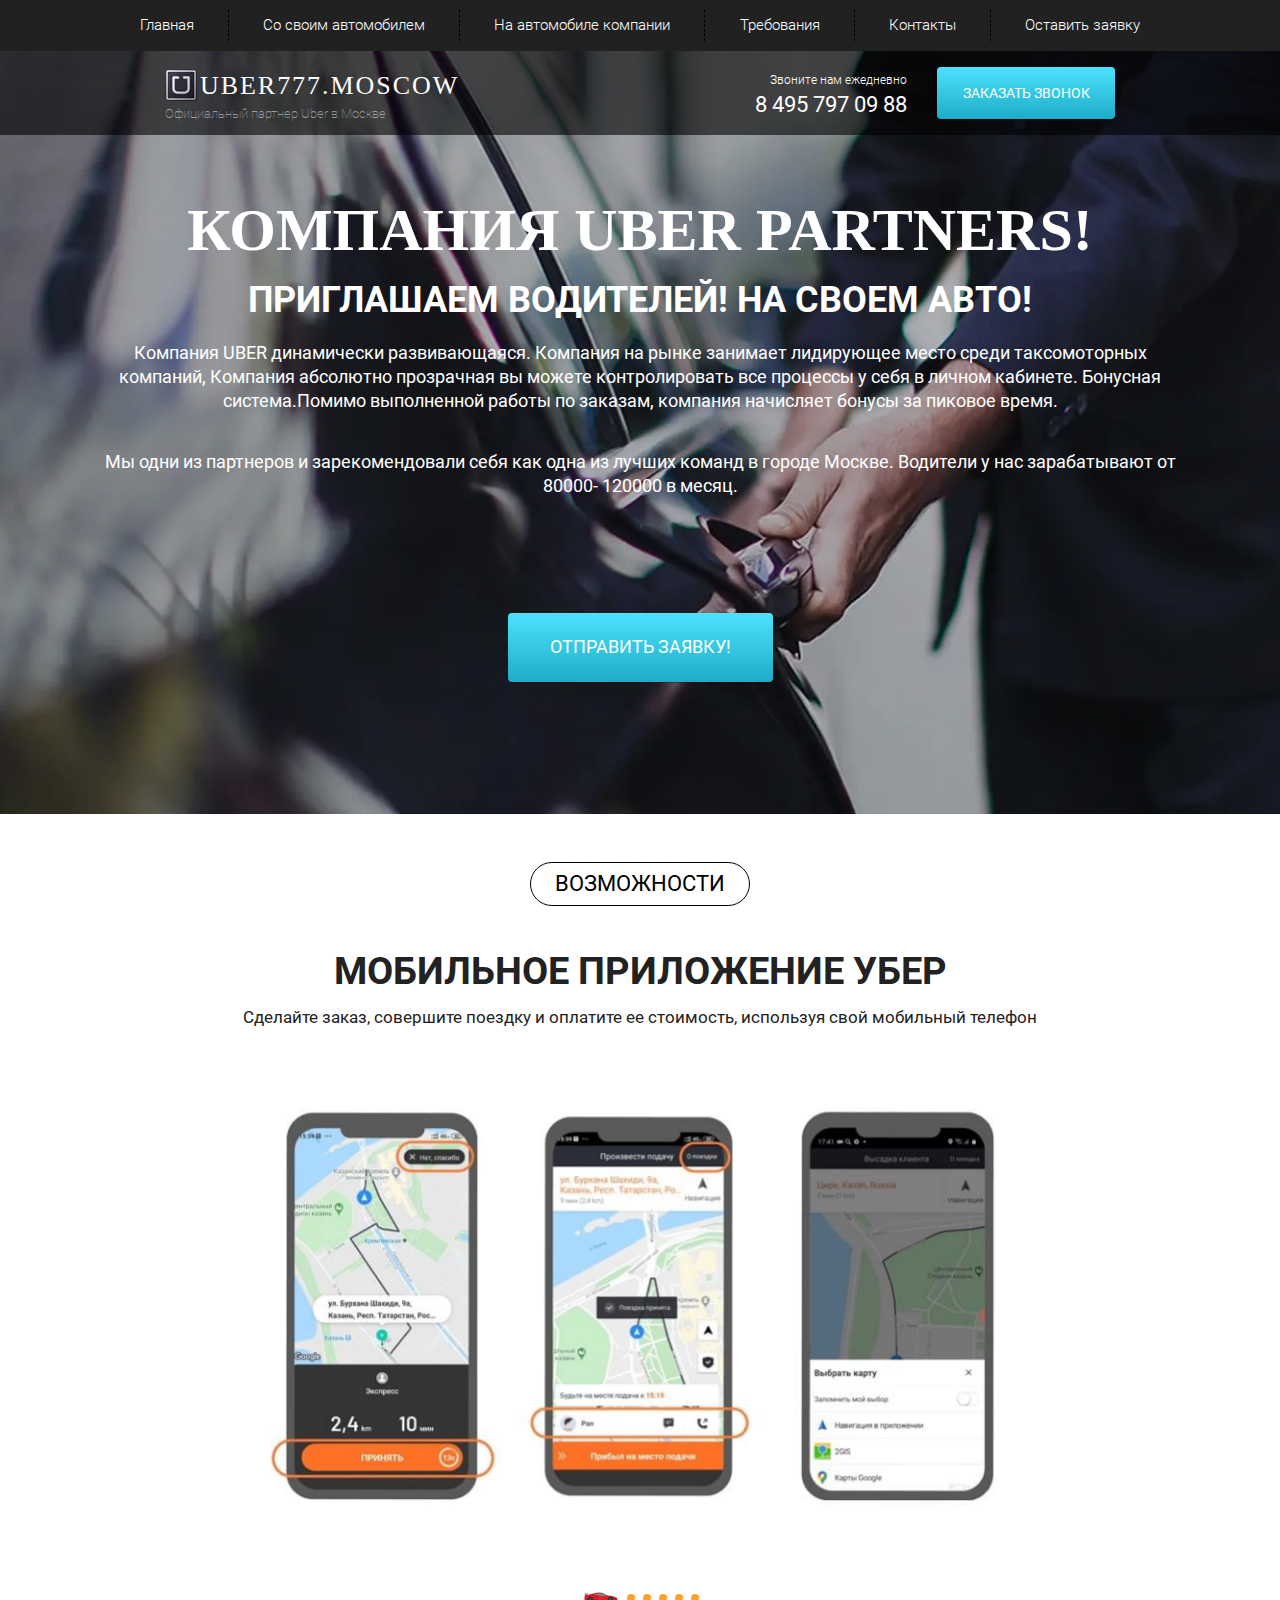
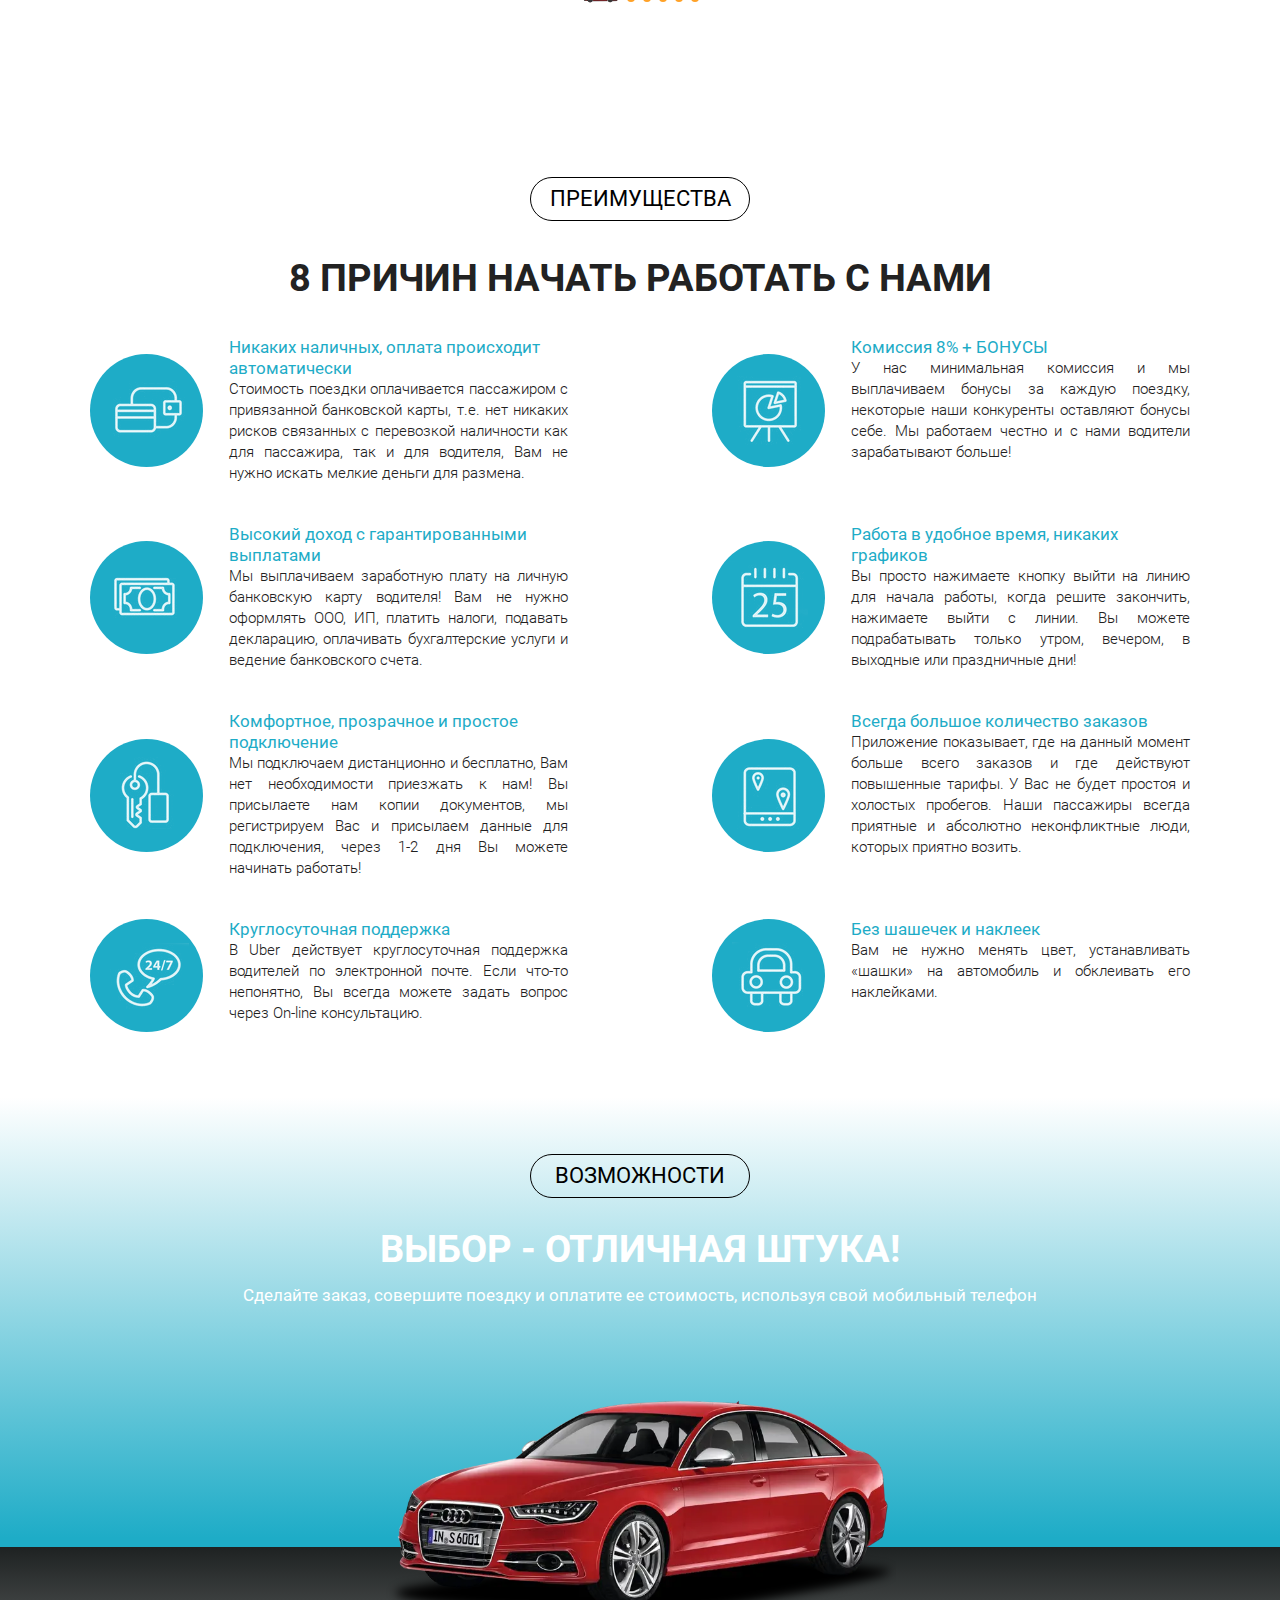
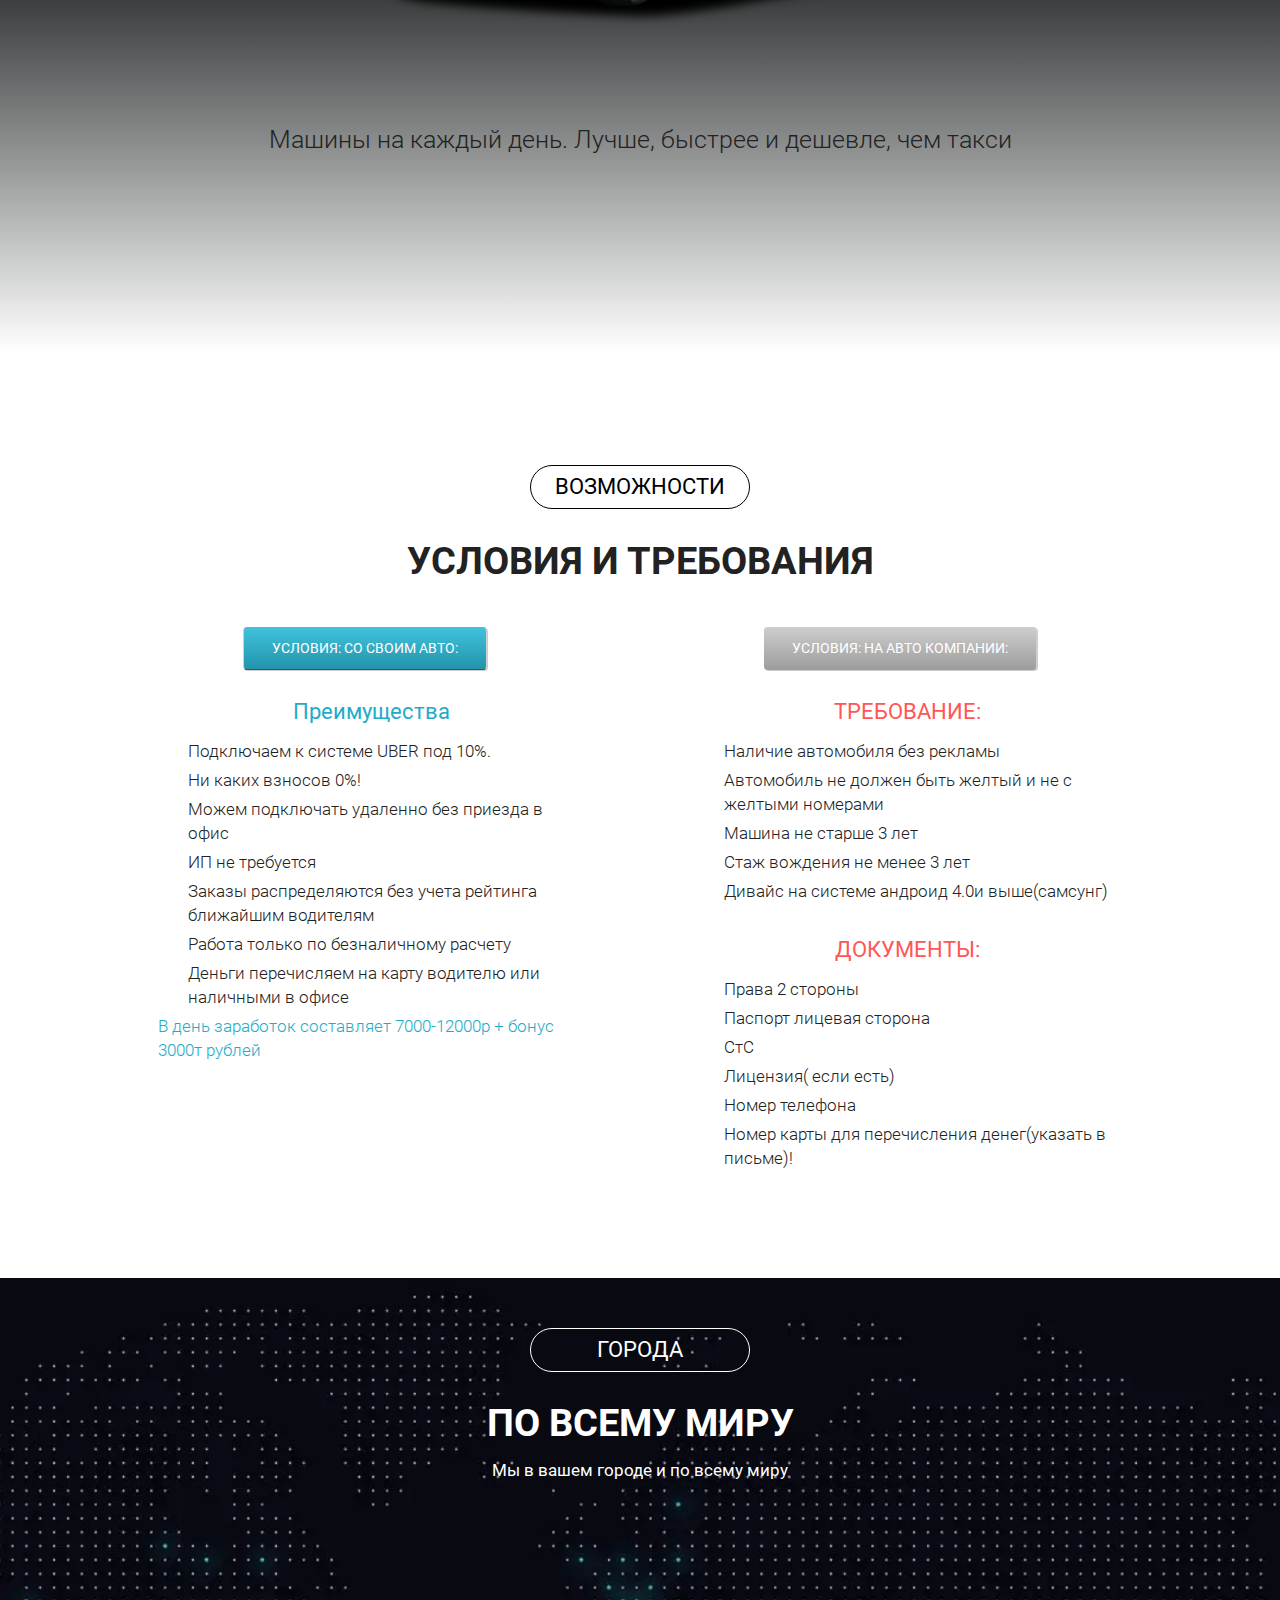
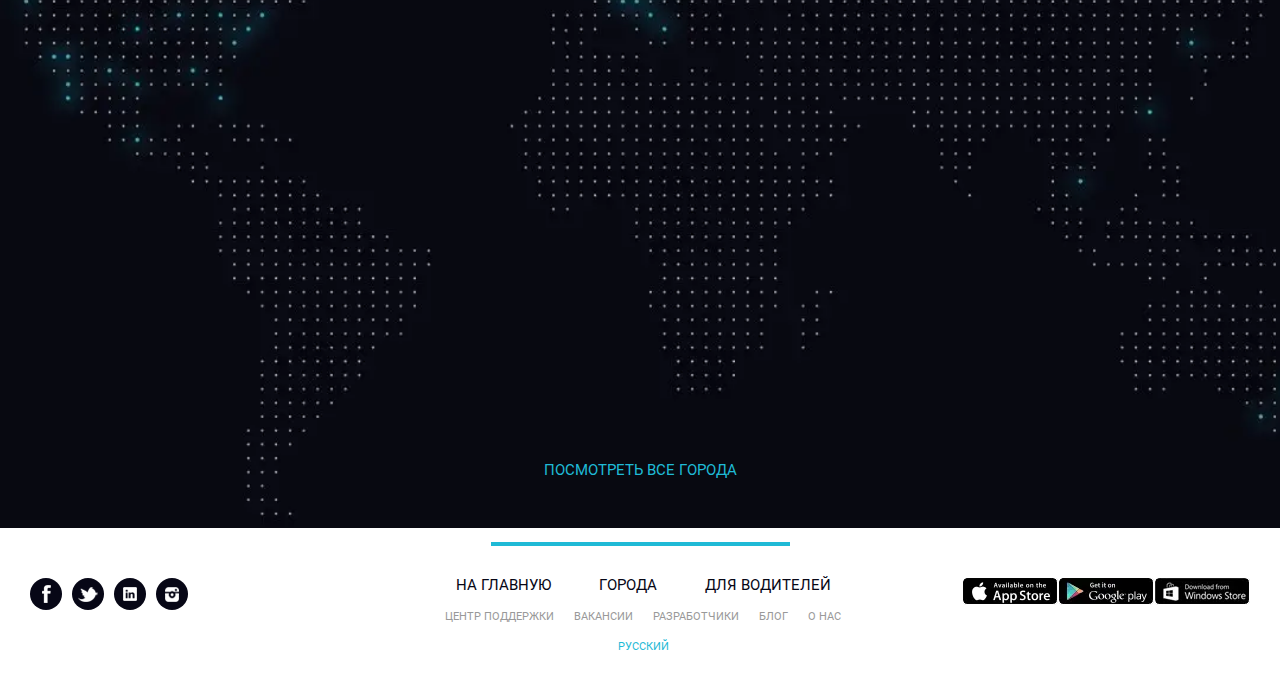
==== Taxi-landing-rus/index.html @ d90d4a1d "desctop version is ready" ====
<!DOCTYPE html><html lang="en"><head>	<meta charset="UTF-8">	<meta http-equiv="X-UA-Compatible" content="IE=edge">	<meta name="viewport" content="width=device-width, initial-scale=1.0">	<link rel="stylesheet" href="css/style.min.css">	<title>Taxi</title></head><body>	<div class="global-wrapper">		<nav class="menu">			<div class="burger" id="burger">				<span class="burger__line line"></span>			</div>			<ul class="menu__items">				<li class="menu__item">					<a href="#" class="menu__link">Главная</a>				</li>				<li class="menu__item-border"></li>				<li class="menu__item">					<a href="#" class="menu__link">Со своим автомобилем</a>				</li>				<li class="menu__item-border"></li>				<li class="menu__item">					<a href="#" class="menu__link">На автомобиле компании</a>				</li>				<li class="menu__item-border"></li>				<li class="menu__item">					<a href="#" class="menu__link">Требования</a>				</li>				<li class="menu__item-border"></li>				<li class="menu__item">					<a href="#" class="menu__link">Контакты</a>				</li>				<li class="menu__item-border"></li>				<li class="menu__item">					<a href="#" class="menu__link">Оставить заявку</a>				</li>			</ul>		</nav>		<header class="header">			<div class="container">				<div class="header__elements">					<div class="header__element">						<picture><source srcset="img/logo/logo.webp" type="image/webp"><img class="header__logo" src="img/logo/logo.png" alt="logo"></picture>						<span class="header__site-name">uber777.moscow</span>						<h4 class="header__official">Официальный партнер Uber в Москве</h4>					</div>					<div class="header__element header__element_right">						<div class="header__contacts">							<div class="header__contact-text">Звоните нам ежедневно</div>							<a href="tel:+74957970988" class="header__contact-number">8 495 797 09 88</a>						</div>						<button class="header__button button">заказать звонок</button>					</div>				</div>			</div>		</header>		<main class="main">			<section class="invite">				<div class="background-image">					<div class="background-image__flex-element background-image__flex-element_substrape">						<picture><source srcset="img/background/main_bg.webp" type="image/webp"><img class="background-image__img" src="img/background/main_bg.jpg" alt=""></picture>					</div>				</div>				<div class="container">					<h1 class="invite__title">КОМПАНИЯ UBER PARTNERS!</h1>					<h2 class="invite__subtitle">ПРИГЛАШАЕМ ВОДИТЕЛЕЙ! НА СВОЕМ АВТО!</h2>					<p class="invite__text">Компания UBER динамически развивающаяся. Компания на рынке занимает лидирующее						место среди						таксомоторных компаний, Компания абсолютно прозрачная вы можете контролировать все процессы у себя в						личном кабинете. Бонуcная система.Помимо выполненной работы по заказам, компания начисляет бонусы за						пиковое время.</p>					<p class="invite__text">Мы одни из партнеров и зарекомендовали себя как одна из лучших команд в городе						Москве. Водители у нас						зарабатывают от 80000- 120000 в месяц.</p>					<div class="invite__button button">ОТПРАВИТЬ ЗАЯВКУ!</div>				</div>			</section>			<section class="mobile">				<div class="container">					<h2 class="mobile__title title">Возможности</h2>					<h3 class="mobile__subtitle subtitle">мобильное приложение убер</h3>					<h4 class="mobile__under-text under-text">Сделайте заказ, совершите поездку и оплатите ее стоимость,						используя свой						мобильный телефон</h4>					<!-- Swiper -->					<div class="mobile-container">						<div class="swiper-container-mobile">							<div class="swiper-wrapper">								<div class="swiper-slide" style="background-image:url(img/slider/1.jpg)"></div>								<div class="swiper-slide" style="background-image:url(img/slider/2.jpg)"></div>								<div class="swiper-slide" style="background-image:url(img/slider/3.png)"></div>								<div class="swiper-slide" style="background-image:url(img/slider/4.jpg)"></div>								<div class="swiper-slide" style="background-image:url(img/slider/5.jpg)"></div>								<div class="swiper-slide" style="background-image:url(img/slider/6.jpg)"></div>							</div>							<!-- Add Pagination -->							<div class="swiper-pagination car-pagination"></div>						</div>					</div>				</div>			</section>			<section class="advantages">				<div class="container">					<h2 class="advantages__title title">преимущества</h2>					<h3 class="advantages__subtitle subtitle">8 причин начать работать с нами</h3>					<div class="advantages__flex-container">						<div class="flex-item">							<div class="flex-item__img">								<picture><source srcset="img/icon/1.webp" type="image/webp"><img src="img/icon/1.png" alt="" class="flex-item__image"></picture>							</div>							<div class="flex-item__content">								<h3 class="flex-item__title">Никаких наличных, оплата происходит									автоматически</h3>								<p class="flex-item__text">Стоимость поездки оплачивается пассажиром с привязанной банковской									карты, т.е. нет никаких рисков связанных с перевозкой наличности как для пассажира, так и для									водителя, Вам не нужно искать мелкие деньги для размена.</p>							</div>						</div>						<div class="flex-item">							<div class="flex-item__img">								<picture><source srcset="img/icon/2.webp" type="image/webp"><img src="img/icon/2.png" alt="" class="flex-item__image"></picture>							</div>							<div class="flex-item__content">								<h3 class="flex-item__title">Комиссия 8% + БОНУСЫ</h3>								<p class="flex-item__text">У нас минимальная комиссия и мы выплачиваем бонусы за каждую поездку,									некоторые наши конкуренты оставляют бонусы себе. Мы работаем честно и с нами водители									зарабатывают больше!</p>							</div>						</div>						<div class="flex-item">							<div class="flex-item__img">								<picture><source srcset="img/icon/3.webp" type="image/webp"><img src="img/icon/3.png" alt="" class="flex-item__image"></picture>							</div>							<div class="flex-item__content">								<h3 class="flex-item__title">Высокий доход с гарантированными									выплатами</h3>								<p class="flex-item__text">Мы выплачиваем заработную плату на личную банковскую карту водителя!									Вам не нужно оформлять ООО, ИП, платить налоги, подавать декларацию, оплачивать бухгалтерские									услуги и ведение банковского счета.</p>							</div>						</div>						<div class="flex-item">							<div class="flex-item__img">								<picture><source srcset="img/icon/4.webp" type="image/webp"><img src="img/icon/4.png" alt="" class="flex-item__image"></picture>							</div>							<div class="flex-item__content">								<h3 class="flex-item__title">Работа в удобное время, никаких									графиков</h3>								<p class="flex-item__text">Вы просто нажимаете кнопку выйти на линию для начала работы, когда									решите закончить, нажимаете выйти с линии. Вы можете подрабатывать только утром, вечером, в									выходные или праздничные дни!</p>							</div>						</div>						<div class="flex-item">							<div class="flex-item__img">								<picture><source srcset="img/icon/5.webp" type="image/webp"><img src="img/icon/5.png" alt="" class="flex-item__image"></picture>							</div>							<div class="flex-item__content">								<h3 class="flex-item__title">Комфортное, прозрачное и простое									подключение</h3>								<p class="flex-item__text">Мы подключаем дистанционно и бесплатно, Вам нет необходимости									приезжать к нам! Вы присылаете нам копии документов, мы регистрируем Вас и присылаем данные									для подключения, через 1-2 дня Вы можете начинать работать!</p>							</div>						</div>						<div class="flex-item">							<div class="flex-item__img">								<picture><source srcset="img/icon/6.webp" type="image/webp"><img src="img/icon/6.png" alt="" class="flex-item__image"></picture>							</div>							<div class="flex-item__content">								<h3 class="flex-item__title">Всегда большое количество заказов</h3>								<p class="flex-item__text">Приложение показывает, где на данный момент больше всего заказов и									где действуют повышенные тарифы. У Вас не будет простоя и холостых пробегов. Наши пассажиры									всегда приятные и абсолютно неконфликтные люди, которых приятно возить.</p>							</div>						</div>						<div class="flex-item">							<div class="flex-item__img">								<picture><source srcset="img/icon/7.webp" type="image/webp"><img src="img/icon/7.png" alt="" class="flex-item__image"></picture>							</div>							<div class="flex-item__content">								<h3 class="flex-item__title">Круглосуточная поддержка</h3>								<p class="flex-item__text">В Uber действует круглосуточная поддержка водителей по электронной									почте. Если что-то непонятно, Вы всегда можете задать вопрос через On-line консультацию.</p>							</div>						</div>						<div class="flex-item">							<div class="flex-item__img">								<picture><source srcset="img/icon/8.webp" type="image/webp"><img src="img/icon/8.png" alt="" class="flex-item__image"></picture>							</div>							<div class="flex-item__content">								<h3 class="flex-item__title">Без шашечек и наклеек</h3>								<p class="flex-item__text">Вам не нужно менять цвет, устанавливать «шашки» на автомобиль и									обклеивать его наклейками.</p>							</div>						</div>					</div>				</div>			</section>			<section class="uppertunity">				<div class="swiper-uppertunity-wraper">					<div class="swiper-container-uppertunity">						<div class="swiper-wrapper">							<div class="swiper-slide">								<picture><source srcset="img/slider/car1.webp" type="image/webp"><img src="img/slider/car1.png" alt=""></picture>							</div>							<div class="swiper-slide">								<picture><source srcset="img/slider/car5.webp" type="image/webp"><img src="img/slider/car5.png" alt=""></picture>							</div>							<div class="swiper-slide">								<picture><source srcset="img/slider/car3.webp" type="image/webp"><img src="img/slider/car3.png" alt=""></picture>							</div>							<div class="swiper-slide">								<picture><source srcset="img/slider/car4.webp" type="image/webp"><img src="img/slider/car4.png" alt=""></picture>							</div>							<div class="swiper-slide">								<picture><source srcset="img/slider/car2.webp" type="image/webp"><img src="img/slider/car2.png" alt=""></picture>							</div>						</div>						<div class=" uppertunity__swiper-button-next swiper-button-next"></div>						<div class="uppertunity__swiper-button-prev swiper-button-prev"></div>					</div>				</div>				<div class="uppertunity__top">					<div class="container">						<h2 class="uppertunity__title title">Возможности</h2>						<h3 class="uppertunity__subtitle subtitle">Выбор - отличная штука!</h3>						<h4 class="uppertunity__under-text under-text">Сделайте заказ, совершите поездку и оплатите ее							стоимость,							используя свой мобильный телефон</h4>						<!-- Swiper -->					</div>				</div>				<div class="uppertunity__bottom">					<div class="container">						<p class="uppertunity__text">Машины на каждый день.							Лучше, быстрее и дешевле, чем такси</p>					</div>				</div>			</section>			<section class="requirement">				<div class="container">					<h2 class="requirement__title title">возможности</h2>					<h3 class="requirement__subtitle subtitle">условия и требования</h3>					<div class="requirement__wrapper jq-tab-wrapper" id="horizontalTab">						<div class="requirement__tab-menu jq-tab-menu">							<div class="requirement__tab jq-tab-title active button" data-tab="1">УСЛОВИЯ: со своим авто:</div>							<div class="requirement__tab jq-tab-title button" data-tab="2">УСЛОВИЯ: на авто компании:</div>						</div>						<div class="jq-tab-content-wrapper">							<div class="requirement__tab-content car jq-tab-content active" data-tab="1">								<div class="requirement__ul-wrapper">									<ul class="requirement__list pluses">										<li class=" requirement__item-title plus">Преимущества</li>										<li class="requirement__item plus">Подключаем к системе UBER  под 10%.</li>										<li class="requirement__item plus">Ни каких взносов  0%!</li>										<li class="requirement__item plus">Можем подключать удаленно без приезда в офис</li>										<li class="requirement__item plus">ИП не требуется</li>										<li class="requirement__item plus">Заказы распределяются без учета рейтинга ближайшим водителям</li>										<li class="requirement__item plus">Работа только по безналичному расчету</li>										<li class="requirement__item plus">Деньги перечисляем на карту водителю или наличными в офисе</li>										<li class="requirement__item-add plus">В день заработок составляет 7000-12000р + бонус 3000т рублей</li>									</ul>								</div>								<div class="requirement__ul-wrapper">									<ul class="requirement__list required">										<li class="requirement__item-title require">ТРЕБОВАНИЕ:</li>										<li class="requirement__item require">Наличие автомобиля без рекламы</li>										<li class="requirement__item require">Автомобиль не должен быть желтый и не с желтыми номерами</li>										<li class="requirement__item require">Машина не старше 3 лет</li>										<li class="requirement__item require">Стаж вождения не менее 3 лет</li>										<li class="requirement__item require">Дивайс на системе андроид 4.0и выше(самсунг)</li>									</ul>									<ul class="requirement__list documents">										<li class=" requirement__item-title document">ДОКУМЕНТЫ:</li>										<li class="requirement__item document">Права 2 стороны</li>										<li class="requirement__item document">Паспорт лицевая сторона</li>										<li class="requirement__item document">СтС</li>										<li class="requirement__item document">Лицензия( если есть)</li>										<li class="requirement__item document">Номер телефона</li>										<li class="requirement__item document">Номер карты для перечисления денег(указать в письме)!</li>									</ul>								</div>							</div>							<div class="requirement__tab-content no-car jq-tab-content" data-tab="2">								<div class="requirement__flex-fix-wrapper">									<div class="requirement__ul-wrapper">										<ul class="requirement__list pluses">											<li class="requirement__item-title plus">Преимущества</li>											<li class="requirement__item plus">Предоставляем авто без залога</li>											<li class="requirement__item plus">Без ежедневных выплат по аренде</li>											<li class="requirement__item plus">Среда пятница и суббота работа на компанию остальные дни вы работаете на себя</li>										</ul>									</div>									<div class="requirement__ul-wrapper">										<ul class="requirement__list required">											<li class="requirement__item-title require">ТРЕБОВАНИЕ:</li>											<li class="requirement__item require">Стаж вождения не менее 3 лет</li>											<li class="requirement__item require">Дивайс на системе андроид 4.0и выше(самсунг)</li>										</ul>										<ul class="requirement__list documents">											<li class=" requirement__item-title document">ДОКУМЕНТЫ:</li>											<li class="requirement__item document">Права 2 стороны</li>											<li class="requirement__item document">Паспорт лицевая сторона</li>											<li class="requirement__item document">СтС</li>											<li class="requirement__item document">Лицензия( если есть)</li>											<li class="requirement__item document">Номер телефона</li>											<li class="requirement__item document">Номер карты для перечисления денег(указать в письме)!</li>										</ul>									</div>								</div>							</div>						</div>					</div>				</div>			</section>			<section class="map">						<div class="background-image map__background-image">							<div class="background-image__flex-element">								<picture><source srcset="img/background/mapBG.webp" type="image/webp"><img class="map__ img background-image__img" src="img/background/mapBG.jpg" alt=""></picture>							</div>						</div>						<div class="map__flex-container">							<h2 class="map__title title">города</h2>							<h3 class="map__subtitle subtitle">По всему миру</h3>							<h4 class="map__undertext undertext">Мы в вашем городе и по всему миру</h4>							<div class="map__all-cities close__menu">посмотреть все города</div>						</div>										</div>			</section>		</main>		<footer class="footer">			<div class="footer-wripper">				<div class="footer__line"></div>				<div class="footer__flex-elements">					<div class="footer__flex-element">						<div class="footer__social">							<a href="#"><picture><source srcset="img/icon/facebook.webp" type="image/webp"><img src="img/icon/facebook.png" alt="facebook"></picture></a>							<a href="#"><picture><source srcset="img/icon/twitter.webp" type="image/webp"><img src="img/icon/twitter.png" alt="twitter"></picture></a>							<a href="#"><picture><source srcset="img/icon/LinkIn.webp" type="image/webp"><img src="img/icon/LinkIn.png" alt="LinkIn"></picture></a>							<a href="#"><picture><source srcset="img/icon/instagramm.webp" type="image/webp"><img src="img/icon/instagramm.png" alt="instagramm"></picture></a>						</div>					</div>					<div class="footer__flex-element footer__flex-element-centered">						<ul class="footer__menu">							<li class="footer__menu-item"><a href="#">на главную</a></li>							<li class="footer__menu-item"><a href="#">города</a></li>							<li class="footer__menu-item"><a href="#">для водителей</a></li>						</ul>						<ul class="footer__info">							<li class="footer__info-item"><a href="#">центр поддержки</a></li>							<li class="footer__info-item"><a href="#">вакансии</a></li>							<li class="footer__info-item"><a href="#">разработчики</a></li>							<li class="footer__info-item"><a href="#">блог</a></li>							<li class="footer__info-item"><a href="#">о нас</a></li>						</ul>						<div class="footer__language">							<a href="#">русский</a>						</div>					</div>					<div class="footer__flex-element footer__flex-element-shop">						<a class="footer__shop" href="#"><picture><source srcset="img/icon/store1.1.webp" type="image/webp"><img src="img/icon/store1.1.png" alt="app store"></picture></a>						<a class="footer__shop" href="#"><picture><source srcset="img/icon/store1.2.webp" type="image/webp"><img src="img/icon/store1.2.png" alt="google play"></picture></a>						<a class="footer__shop" href="#"><picture><source srcset="img/icon/store1.3.webp" type="image/webp"><img src="img/icon/store1.3.png" alt="windows store"></picture></a>					</div>				</div>			</div>								</footer>					<!--Modals-->			<ul class="sidebar">				<li class="sidebar__close close__menu2">&#10006;</li>				<li class="sidebar__item-choice">Ваш город:</li>				<li class="sidebar__item sidebar__item-city"><a href="#">Москва</a>					</li>				<li class="sidebar__item sidebar__item-city"><a href="#">Санкт-Петербург</a>					</li>				<li class="sidebar__item sidebar__item-city"><a href="#">Казань</a>					</li>				<li class="sidebar__item sidebar__item-city"><a href="#">Нижний-Новгород</a>					</li>				<li class="sidebar__item sidebar__item-city"><a href="#">Сочи</a>					</li>				<li class="sidebar__item sidebar__item-city"><a href="#">Красноярск</a>					</li>				<li class="sidebar__item sidebar__item-city"><a href="#">Екатеринбург</a>					</li>				<li class="sidebar__item sidebar__item-city"><a href="#">Иркутск</a>					</li>				<li class="sidebar__item sidebar__item-city"><a href="#">Хабаровск</a>					</li>				<li class="sidebar__item sidebar__item-city"><a href="#">Владивосток</a>					</li>								</ul>	</div>	<script src="js/script.min.js"></script></body></html>
---- Taxi-landing-rus/css/style.min.css ----
@font-face{font-family:Roboto;font-display:swap;src:url(../fonts/Roboto-Thin.woff) format("woff"),url(../fonts/Roboto-Thin.woff2) format("woff2");font-weight:100;font-style:Thin}@font-face{font-family:Roboto;font-display:swap;src:url(../fonts/Roboto-Light.woff) format("woff"),url(../fonts/Roboto-Light.woff2) format("woff2");font-weight:300;font-style:Light}@font-face{font-family:Roboto;font-display:swap;src:url(../fonts/Roboto-Regular.woff) format("woff"),url(../fonts/Roboto-Regular.woff2) format("woff2");font-weight:400;font-style:Regular}@font-face{font-family:Roboto;font-display:swap;src:url(../fonts/Roboto-Medium.woff) format("woff"),url(../fonts/Roboto-Medium.woff2) format("woff2");font-weight:500;font-style:Medium}@font-face{font-family:Roboto;font-display:swap;src:url(../fonts/Roboto-Bold.woff) format("woff"),url(../fonts/Roboto-Bold.woff2) format("woff2");font-weight:700;font-style:Bold}@font-face{font-family:Roboto;font-display:swap;src:url(../fonts/Roboto-black.woff) format("woff"),url(../fonts/Roboto-black.woff2) format("woff2");font-weight:900;font-style:#000}@font-face{font-family:"Nokia-Sans-S60;";font-display:swap;src:url(../fonts/NokiaSansS60.woff) format("woff"),url(../fonts/NokiaSansS60.woff2) format("woff2");font-weight:400;font-style:Regular}*{padding:0;margin:0;border:0}*,:after,:before{-webkit-box-sizing:border-box;box-sizing:border-box}:active,:focus{outline:0}a:active,a:focus{outline:0}aside,footer,header,nav{display:block}body,html{height:100%;width:100%;font-size:100%;line-height:1;font-size:14px;-ms-text-size-adjust:100%;-moz-text-size-adjust:100%;-webkit-text-size-adjust:100%}button,input,textarea{font-family:inherit}input::-ms-clear{display:none}button{cursor:pointer}button::-moz-focus-inner{padding:0;border:0}a,a:visited{text-decoration:none}a:hover{text-decoration:none}ul li{list-style:none}img{vertical-align:top}h1,h2,h3,h4,h5,h6{font-size:inherit;font-weight:inherit}.global-wrapper{overflow:hidden}.container{max-width:1100px;margin:0 auto}*{font-family:Roboto;font-weight:400}.background-image{position:absolute;width:100%;height:100%;top:0;left:0;display:-webkit-box;display:-ms-flexbox;display:flex;z-index:-1}.background-image__flex-element{-webkit-box-flex:0;-ms-flex:0 0 100%;flex:0 0 100%;position:relative}.background-image__flex-element_substrape::after{content:"";position:absolute;width:100%;height:100%;top:0;right:0;left:0;bottom:0;background:rgba(0,0,0,.2)}.background-image__img{width:100%;height:100%;top:0;left:0;-o-object-fit:cover;object-fit:cover;position:absolute;top:0;left:0}.button{background-image:-webkit-gradient(linear,left bottom,left top,from(#1eacc7),to(#4ce2ff));background-image:-o-linear-gradient(bottom,#1eacc7 0,#4ce2ff 100%);background-image:linear-gradient(0deg,#1eacc7 0,#4ce2ff 100%);border-radius:4px;-webkit-box-shadow:1px 1px 0 0 rgba(0,0,0,.2);box-shadow:1px 1px 0 0 rgba(0,0,0,.2);font-size:14px;text-transform:uppercase;color:#fff}.title{margin:0 auto;font-size:22px;text-transform:uppercase;border:1px solid #000;text-align:center;width:220px;padding:10px 0;border-radius:25px}.subtitle{text-align:center;font-size:38px;font-weight:700;text-transform:uppercase;color:#222}.under-text{font-size:17px;font-weight:400;color:#222;text-align:center}.swiper-container{width:100%;padding-top:50px;padding-bottom:50px}.swiper-slide{background-position:center;background-size:contain;background-repeat:no-repeat;width:100%;max-height:600px}.swiper-pagination-bullets{display:-webkit-box;display:-ms-flexbox;display:flex;-webkit-box-align:center;-ms-flex-align:center;align-items:center;-webkit-box-pack:center;-ms-flex-pack:center;justify-content:center}.swiper-pagination-bullets>.swiper-pagination-bullet{background-color:#ffa228;opacity:1}.swiper-pagination-bullets>.swiper-pagination-bullet-active{background:url(../img/icon/car.png) 0 0/contain no-repeat;height:37px;width:37px}.sidebar{-webkit-box-orient:vertical;-webkit-box-direction:normal;-ms-flex-direction:column;flex-direction:column;padding:7% 0 3% 20px;height:100%;width:40%;overflow-x:hidden;overflow-y:auto;z-index:300;position:fixed;top:0;left:0;border-right:1px solid #aeabab;-webkit-transform:translateX(-110%);-ms-transform:translateX(-110%);transform:translateX(-110%);background:#fff;-webkit-transition:all .7s;-o-transition:all .7s;transition:all .7s}.sidebar_active{-webkit-transform:translateX(0);-ms-transform:translateX(0);transform:translateX(0);-webkit-transition:all .7s;-o-transition:all .7s;transition:all .7s}.sidebar__close{cursor:pointer;position:absolute;right:31px;top:77px;color:red;font-size:27px}.sidebar__item{text-align:left;font-size:23px;font-weight:400;text-transform:uppercase;position:relative}.sidebar__item a{color:inherit}.sidebar__item:hover{color:#1eacc7;-webkit-transform:translateX(20px);-ms-transform:translateX(20px);transform:translateX(20px);-webkit-transition:all .5s;-o-transition:all .5s;transition:all .5s}.sidebar__item::after{content:"";position:absolute;width:80%;height:1px;background:#aeabab;bottom:-40%;left:0}.sidebar__item-choice{color:#1eacc7;font-weight:900;font-size:27px;text-align:center}.sidebar__item-city{margin-top:20px}@font-face{font-family:swiper-icons;src:url("data:application/font-woff;charset=utf-8;base64, [base64]//wADZ2x5ZgAAAywAAADMAAAD2MHtryVoZWFkAAABbAAAADAAAAA2E2+eoWhoZWEAAAGcAAAAHwAAACQC9gDzaG10eAAAAigAAAAZAAAArgJkABFsb2NhAAAC0AAAAFoAAABaFQAUGG1heHAAAAG8AAAAHwAAACAAcABAbmFtZQAAA/gAAAE5AAACXvFdBwlwb3N0AAAFNAAAAGIAAACE5s74hXjaY2BkYGAAYpf5Hu/j+W2+MnAzMYDAzaX6QjD6/4//Bxj5GA8AuRwMYGkAPywL13jaY2BkYGA88P8Agx4j+/8fQDYfA1AEBWgDAIB2BOoAeNpjYGRgYNBh4GdgYgABEMnIABJzYNADCQAACWgAsQB42mNgYfzCOIGBlYGB0YcxjYGBwR1Kf2WQZGhhYGBiYGVmgAFGBiQQkOaawtDAoMBQxXjg/wEGPcYDDA4wNUA2CCgwsAAAO4EL6gAAeNpj2M0gyAACqxgGNWBkZ2D4/wMA+xkDdgAAAHjaY2BgYGaAYBkGRgYQiAHyGMF8FgYHIM3DwMHABGQrMOgyWDLEM1T9/w8UBfEMgLzE////P/5//f/V/xv+r4eaAAeMbAxwIUYmIMHEgKYAYjUcsDAwsLKxc3BycfPw8jEQA/[base64]/uznmfPFBNODM2K7MTQ45YEAZqGP81AmGGcF3iPqOop0r1SPTaTbVkfUe4HXj97wYE+yNwWYxwWu4v1ugWHgo3S1XdZEVqWM7ET0cfnLGxWfkgR42o2PvWrDMBSFj/IHLaF0zKjRgdiVMwScNRAoWUoH78Y2icB/yIY09An6AH2Bdu/UB+yxopYshQiEvnvu0dURgDt8QeC8PDw7Fpji3fEA4z/PEJ6YOB5hKh4dj3EvXhxPqH/SKUY3rJ7srZ4FZnh1PMAtPhwP6fl2PMJMPDgeQ4rY8YT6Gzao0eAEA409DuggmTnFnOcSCiEiLMgxCiTI6Cq5DZUd3Qmp10vO0LaLTd2cjN4fOumlc7lUYbSQcZFkutRG7g6JKZKy0RmdLY680CDnEJ+UMkpFFe1RN7nxdVpXrC4aTtnaurOnYercZg2YVmLN/d/gczfEimrE/fs/bOuq29Zmn8tloORaXgZgGa78yO9/cnXm2BpaGvq25Dv9S4E9+5SIc9PqupJKhYFSSl47+Qcr1mYNAAAAeNptw0cKwkAAAMDZJA8Q7OUJvkLsPfZ6zFVERPy8qHh2YER+3i/BP83vIBLLySsoKimrqKqpa2hp6+jq6RsYGhmbmJqZSy0sraxtbO3sHRydnEMU4uR6yx7JJXveP7WrDycAAAAAAAH//wACeNpjYGRgYOABYhkgZgJCZgZNBkYGLQZtIJsFLMYAAAw3ALgAeNolizEKgDAQBCchRbC2sFER0YD6qVQiBCv/H9ezGI6Z5XBAw8CBK/m5iQQVauVbXLnOrMZv2oLdKFa8Pjuru2hJzGabmOSLzNMzvutpB3N42mNgZGBg4GKQYzBhYMxJLMlj4GBgAYow/P/PAJJhLM6sSoWKfWCAAwDAjgbRAAB42mNgYGBkAIIbCZo5IPrmUn0hGA0AO8EFTQAA") format("woff");font-weight:400;font-style:normal}:root{--swiper-theme-color:#007aff}.swiper-container{margin-left:auto;margin-right:auto;position:relative;overflow:hidden;list-style:none;padding:0;z-index:1}.swiper-container-vertical>.swiper-wrapper{-webkit-box-orient:vertical;-webkit-box-direction:normal;-ms-flex-direction:column;flex-direction:column}.swiper-wrapper{position:relative;width:100%;height:100%;z-index:1;display:-webkit-box;display:-ms-flexbox;display:flex;-webkit-transition-property:-webkit-transform;transition-property:-webkit-transform;-o-transition-property:transform;transition-property:transform;transition-property:transform,-webkit-transform;-webkit-box-sizing:content-box;box-sizing:content-box}.swiper-container-android .swiper-slide,.swiper-wrapper{-webkit-transform:translate3d(0,0,0);transform:translate3d(0,0,0)}.swiper-container-multirow>.swiper-wrapper{-ms-flex-wrap:wrap;flex-wrap:wrap}.swiper-container-multirow-column>.swiper-wrapper{-ms-flex-wrap:wrap;flex-wrap:wrap;-webkit-box-orient:vertical;-webkit-box-direction:normal;-ms-flex-direction:column;flex-direction:column}.swiper-container-free-mode>.swiper-wrapper{-webkit-transition-timing-function:ease-out;-o-transition-timing-function:ease-out;transition-timing-function:ease-out;margin:0 auto}.swiper-container-pointer-events{-ms-touch-action:pan-y;touch-action:pan-y}.swiper-container-pointer-events.swiper-container-vertical{-ms-touch-action:pan-x;touch-action:pan-x}.swiper-slide{-ms-flex-negative:0;flex-shrink:0;width:100%;height:100%;position:relative;-webkit-transition-property:-webkit-transform;transition-property:-webkit-transform;-o-transition-property:transform;transition-property:transform;transition-property:transform,-webkit-transform}.swiper-slide-invisible-blank{visibility:hidden}.swiper-container-autoheight,.swiper-container-autoheight .swiper-slide{height:auto}.swiper-container-autoheight .swiper-wrapper{-webkit-box-align:start;-ms-flex-align:start;align-items:flex-start;-webkit-transition-property:height,-webkit-transform;transition-property:height,-webkit-transform;-o-transition-property:transform,height;transition-property:transform,height;transition-property:transform,height,-webkit-transform}.swiper-container-3d{-webkit-perspective:1200px;perspective:1200px}.swiper-container-3d .swiper-cube-shadow,.swiper-container-3d .swiper-slide,.swiper-container-3d .swiper-slide-shadow-bottom,.swiper-container-3d .swiper-slide-shadow-left,.swiper-container-3d .swiper-slide-shadow-right,.swiper-container-3d .swiper-slide-shadow-top,.swiper-container-3d .swiper-wrapper{-webkit-transform-style:preserve-3d;transform-style:preserve-3d}.swiper-container-3d .swiper-slide-shadow-bottom,.swiper-container-3d .swiper-slide-shadow-left,.swiper-container-3d .swiper-slide-shadow-right,.swiper-container-3d .swiper-slide-shadow-top{position:absolute;left:0;top:0;width:100%;height:100%;pointer-events:none;z-index:10}.swiper-container-3d .swiper-slide-shadow-left{background-image:-webkit-gradient(linear,right top,left top,from(rgba(0,0,0,.5)),to(rgba(0,0,0,0)));background-image:-o-linear-gradient(right,rgba(0,0,0,.5),rgba(0,0,0,0));background-image:linear-gradient(to left,rgba(0,0,0,.5),rgba(0,0,0,0))}.swiper-container-3d .swiper-slide-shadow-right{background-image:-webkit-gradient(linear,left top,right top,from(rgba(0,0,0,.5)),to(rgba(0,0,0,0)));background-image:-o-linear-gradient(left,rgba(0,0,0,.5),rgba(0,0,0,0));background-image:linear-gradient(to right,rgba(0,0,0,.5),rgba(0,0,0,0))}.swiper-container-3d .swiper-slide-shadow-top{background-image:-webkit-gradient(linear,left bottom,left top,from(rgba(0,0,0,.5)),to(rgba(0,0,0,0)));background-image:-o-linear-gradient(bottom,rgba(0,0,0,.5),rgba(0,0,0,0));background-image:linear-gradient(to top,rgba(0,0,0,.5),rgba(0,0,0,0))}.swiper-container-3d .swiper-slide-shadow-bottom{background-image:-webkit-gradient(linear,left top,left bottom,from(rgba(0,0,0,.5)),to(rgba(0,0,0,0)));background-image:-o-linear-gradient(top,rgba(0,0,0,.5),rgba(0,0,0,0));background-image:linear-gradient(to bottom,rgba(0,0,0,.5),rgba(0,0,0,0))}.swiper-container-css-mode>.swiper-wrapper{overflow:auto;scrollbar-width:none;-ms-overflow-style:none}.swiper-container-css-mode>.swiper-wrapper::-webkit-scrollbar{display:none}.swiper-container-css-mode>.swiper-wrapper>.swiper-slide{scroll-snap-align:start start}.swiper-container-horizontal.swiper-container-css-mode>.swiper-wrapper{-ms-scroll-snap-type:x mandatory;scroll-snap-type:x mandatory}.swiper-container-vertical.swiper-container-css-mode>.swiper-wrapper{-ms-scroll-snap-type:y mandatory;scroll-snap-type:y mandatory}:root{--swiper-navigation-size:44px}.swiper-button-next,.swiper-button-prev{position:absolute;top:50%;width:calc(var(--swiper-navigation-size)/ 44 * 27);height:var(--swiper-navigation-size);margin-top:calc(0px - (var(--swiper-navigation-size)/ 2));z-index:10;cursor:pointer;display:-webkit-box;display:-ms-flexbox;display:flex;-webkit-box-align:center;-ms-flex-align:center;align-items:center;-webkit-box-pack:center;-ms-flex-pack:center;justify-content:center;color:var(--swiper-navigation-color,var(--swiper-theme-color))}.swiper-button-next.swiper-button-disabled,.swiper-button-prev.swiper-button-disabled{opacity:.35;cursor:auto;pointer-events:none}.swiper-button-next:after,.swiper-button-prev:after{font-family:swiper-icons;font-size:var(--swiper-navigation-size);text-transform:none!important;letter-spacing:0;text-transform:none;font-variant:initial;line-height:1}.swiper-button-prev,.swiper-container-rtl .swiper-button-next{left:10px;right:auto}.swiper-button-prev:after,.swiper-container-rtl .swiper-button-next:after{content:'prev'}.swiper-button-next,.swiper-container-rtl .swiper-button-prev{right:10px;left:auto}.swiper-button-next:after,.swiper-container-rtl .swiper-button-prev:after{content:'next'}.swiper-button-next.swiper-button-white,.swiper-button-prev.swiper-button-white{--swiper-navigation-color:#ffffff}.swiper-button-next.swiper-button-black,.swiper-button-prev.swiper-button-black{--swiper-navigation-color:#000000}.swiper-button-lock{display:none}.swiper-pagination{position:absolute;text-align:center;-webkit-transition:.3s opacity;-o-transition:.3s opacity;transition:.3s opacity;-webkit-transform:translate3d(0,0,0);transform:translate3d(0,0,0);z-index:10}.swiper-pagination.swiper-pagination-hidden{opacity:0}.swiper-container-horizontal>.swiper-pagination-bullets,.swiper-pagination-custom,.swiper-pagination-fraction{bottom:10px;left:0;width:100%}.swiper-pagination-bullets-dynamic{overflow:hidden;font-size:0}.swiper-pagination-bullets-dynamic .swiper-pagination-bullet{-webkit-transform:scale(.33);-ms-transform:scale(.33);transform:scale(.33);position:relative}.swiper-pagination-bullets-dynamic .swiper-pagination-bullet-active{-webkit-transform:scale(1);-ms-transform:scale(1);transform:scale(1)}.swiper-pagination-bullets-dynamic .swiper-pagination-bullet-active-main{-webkit-transform:scale(1);-ms-transform:scale(1);transform:scale(1)}.swiper-pagination-bullets-dynamic .swiper-pagination-bullet-active-prev{-webkit-transform:scale(.66);-ms-transform:scale(.66);transform:scale(.66)}.swiper-pagination-bullets-dynamic .swiper-pagination-bullet-active-prev-prev{-webkit-transform:scale(.33);-ms-transform:scale(.33);transform:scale(.33)}.swiper-pagination-bullets-dynamic .swiper-pagination-bullet-active-next{-webkit-transform:scale(.66);-ms-transform:scale(.66);transform:scale(.66)}.swiper-pagination-bullets-dynamic .swiper-pagination-bullet-active-next-next{-webkit-transform:scale(.33);-ms-transform:scale(.33);transform:scale(.33)}.swiper-pagination-bullet{width:8px;height:8px;display:inline-block;border-radius:50%;background:#000;opacity:.2}button.swiper-pagination-bullet{border:none;margin:0;padding:0;-webkit-box-shadow:none;box-shadow:none;-webkit-appearance:none;-moz-appearance:none;appearance:none}.swiper-pagination-clickable .swiper-pagination-bullet{cursor:pointer}.swiper-pagination-bullet-active{opacity:1;background:var(--swiper-pagination-color,var(--swiper-theme-color))}.swiper-container-vertical>.swiper-pagination-bullets{right:10px;top:50%;-webkit-transform:translate3d(0,-50%,0);transform:translate3d(0,-50%,0)}.swiper-container-vertical>.swiper-pagination-bullets .swiper-pagination-bullet{margin:6px 0;display:block}.swiper-container-vertical>.swiper-pagination-bullets.swiper-pagination-bullets-dynamic{top:50%;-webkit-transform:translateY(-50%);-ms-transform:translateY(-50%);transform:translateY(-50%);width:8px}.swiper-container-vertical>.swiper-pagination-bullets.swiper-pagination-bullets-dynamic .swiper-pagination-bullet{display:inline-block;-webkit-transition:.2s top,.2s -webkit-transform;transition:.2s top,.2s -webkit-transform;-o-transition:.2s transform,.2s top;transition:.2s transform,.2s top;transition:.2s transform,.2s top,.2s -webkit-transform}.swiper-container-horizontal>.swiper-pagination-bullets .swiper-pagination-bullet{margin:0 4px}.swiper-container-horizontal>.swiper-pagination-bullets.swiper-pagination-bullets-dynamic{left:50%;-webkit-transform:translateX(-50%);-ms-transform:translateX(-50%);transform:translateX(-50%);white-space:nowrap}.swiper-container-horizontal>.swiper-pagination-bullets.swiper-pagination-bullets-dynamic .swiper-pagination-bullet{-webkit-transition:.2s left,.2s -webkit-transform;transition:.2s left,.2s -webkit-transform;-o-transition:.2s transform,.2s left;transition:.2s transform,.2s left;transition:.2s transform,.2s left,.2s -webkit-transform}.swiper-container-horizontal.swiper-container-rtl>.swiper-pagination-bullets-dynamic .swiper-pagination-bullet{-webkit-transition:.2s right,.2s -webkit-transform;transition:.2s right,.2s -webkit-transform;-o-transition:.2s transform,.2s right;transition:.2s transform,.2s right;transition:.2s transform,.2s right,.2s -webkit-transform}.swiper-pagination-progressbar{background:rgba(0,0,0,.25);position:absolute}.swiper-pagination-progressbar .swiper-pagination-progressbar-fill{background:var(--swiper-pagination-color,var(--swiper-theme-color));position:absolute;left:0;top:0;width:100%;height:100%;-webkit-transform:scale(0);-ms-transform:scale(0);transform:scale(0);-webkit-transform-origin:left top;-ms-transform-origin:left top;transform-origin:left top}.swiper-container-rtl .swiper-pagination-progressbar .swiper-pagination-progressbar-fill{-webkit-transform-origin:right top;-ms-transform-origin:right top;transform-origin:right top}.swiper-container-horizontal>.swiper-pagination-progressbar,.swiper-container-vertical>.swiper-pagination-progressbar.swiper-pagination-progressbar-opposite{width:100%;height:4px;left:0;top:0}.swiper-container-horizontal>.swiper-pagination-progressbar.swiper-pagination-progressbar-opposite,.swiper-container-vertical>.swiper-pagination-progressbar{width:4px;height:100%;left:0;top:0}.swiper-pagination-white{--swiper-pagination-color:#ffffff}.swiper-pagination-black{--swiper-pagination-color:#000000}.swiper-pagination-lock{display:none}.swiper-scrollbar{border-radius:10px;position:relative;-ms-touch-action:none;background:rgba(0,0,0,.1)}.swiper-container-horizontal>.swiper-scrollbar{position:absolute;left:1%;bottom:3px;z-index:50;height:5px;width:98%}.swiper-container-vertical>.swiper-scrollbar{position:absolute;right:3px;top:1%;z-index:50;width:5px;height:98%}.swiper-scrollbar-drag{height:100%;width:100%;position:relative;background:rgba(0,0,0,.5);border-radius:10px;left:0;top:0}.swiper-scrollbar-cursor-drag{cursor:move}.swiper-scrollbar-lock{display:none}.swiper-zoom-container{width:100%;height:100%;display:-webkit-box;display:-ms-flexbox;display:flex;-webkit-box-pack:center;-ms-flex-pack:center;justify-content:center;-webkit-box-align:center;-ms-flex-align:center;align-items:center;text-align:center}.swiper-zoom-container>canvas,.swiper-zoom-container>img,.swiper-zoom-container>svg{max-width:100%;max-height:100%;-o-object-fit:contain;object-fit:contain}.swiper-slide-zoomed{cursor:move}.swiper-lazy-preloader{width:42px;height:42px;position:absolute;left:50%;top:50%;margin-left:-21px;margin-top:-21px;z-index:10;-webkit-transform-origin:50%;-ms-transform-origin:50%;transform-origin:50%;-webkit-animation:swiper-preloader-spin 1s infinite linear;animation:swiper-preloader-spin 1s infinite linear;-webkit-box-sizing:border-box;box-sizing:border-box;border:4px solid var(--swiper-preloader-color,var(--swiper-theme-color));border-radius:50%;border-top-color:transparent}.swiper-lazy-preloader-white{--swiper-preloader-color:#fff}.swiper-lazy-preloader-black{--swiper-preloader-color:#000}@-webkit-keyframes swiper-preloader-spin{100%{-webkit-transform:rotate(360deg);transform:rotate(360deg)}}@keyframes swiper-preloader-spin{100%{-webkit-transform:rotate(360deg);transform:rotate(360deg)}}.swiper-container .swiper-notification{position:absolute;left:0;top:0;pointer-events:none;opacity:0;z-index:-1000}.swiper-container-fade.swiper-container-free-mode .swiper-slide{-webkit-transition-timing-function:ease-out;-o-transition-timing-function:ease-out;transition-timing-function:ease-out}.swiper-container-fade .swiper-slide{pointer-events:none;-webkit-transition-property:opacity;-o-transition-property:opacity;transition-property:opacity}.swiper-container-fade .swiper-slide .swiper-slide{pointer-events:none}.swiper-container-fade .swiper-slide-active,.swiper-container-fade .swiper-slide-active .swiper-slide-active{pointer-events:auto}.swiper-container-cube{overflow:visible}.swiper-container-cube .swiper-slide{pointer-events:none;-webkit-backface-visibility:hidden;backface-visibility:hidden;z-index:1;visibility:hidden;-webkit-transform-origin:0 0;-ms-transform-origin:0 0;transform-origin:0 0;width:100%;height:100%}.swiper-container-cube .swiper-slide .swiper-slide{pointer-events:none}.swiper-container-cube.swiper-container-rtl .swiper-slide{-webkit-transform-origin:100% 0;-ms-transform-origin:100% 0;transform-origin:100% 0}.swiper-container-cube .swiper-slide-active,.swiper-container-cube .swiper-slide-active .swiper-slide-active{pointer-events:auto}.swiper-container-cube .swiper-slide-active,.swiper-container-cube .swiper-slide-next,.swiper-container-cube .swiper-slide-next+.swiper-slide,.swiper-container-cube .swiper-slide-prev{pointer-events:auto;visibility:visible}.swiper-container-cube .swiper-slide-shadow-bottom,.swiper-container-cube .swiper-slide-shadow-left,.swiper-container-cube .swiper-slide-shadow-right,.swiper-container-cube .swiper-slide-shadow-top{z-index:0;-webkit-backface-visibility:hidden;backface-visibility:hidden}.swiper-container-cube .swiper-cube-shadow{position:absolute;left:0;bottom:0;width:100%;height:100%;opacity:.6;z-index:0}.swiper-container-cube .swiper-cube-shadow:before{content:'';background:#000;position:absolute;left:0;top:0;bottom:0;right:0;-webkit-filter:blur(50px);filter:blur(50px)}.swiper-container-flip{overflow:visible}.swiper-container-flip .swiper-slide{pointer-events:none;-webkit-backface-visibility:hidden;backface-visibility:hidden;z-index:1}.swiper-container-flip .swiper-slide .swiper-slide{pointer-events:none}.swiper-container-flip .swiper-slide-active,.swiper-container-flip .swiper-slide-active .swiper-slide-active{pointer-events:auto}.swiper-container-flip .swiper-slide-shadow-bottom,.swiper-container-flip .swiper-slide-shadow-left,.swiper-container-flip .swiper-slide-shadow-right,.swiper-container-flip .swiper-slide-shadow-top{z-index:0;-webkit-backface-visibility:hidden;backface-visibility:hidden}/*!
 * jQuery Tabs - jQuery plugin to create simple vertical and horizontal tabs
 * Copyright 2017 - Anantajit JG
 * https://github.com/anantajitjg/jquery-tabs
 */.jq-tab-wrapper{-webkit-box-sizing:border-box;box-sizing:border-box;display:-webkit-box;display:-ms-flexbox;display:flex;width:100%;padding:1em}.jq-tab-wrapper.horizontal-tab{-webkit-box-orient:vertical;-webkit-box-direction:normal;-ms-flex-direction:column;flex-direction:column}.jq-tab-menu{-webkit-box-flex:1;-ms-flex:1;flex:1}.jq-tab-menu .jq-tab-title{background:#d7d7d7;border-bottom:1px solid #d1d1d1;cursor:pointer;padding:1em 2em;-webkit-transition:background .2s;-o-transition:background .2s;transition:background .2s}.jq-tab-menu .jq-tab-title:first-child{border-top:1px solid #d1d1d1}.jq-tab-menu .jq-tab-title.active,.jq-tab-menu .jq-tab-title:hover{background:#e4e4e4;border-left:1px solid #505050}.horizontal-tab .jq-tab-menu{display:-webkit-inline-box;display:-ms-inline-flexbox;display:inline-flex}.horizontal-tab .jq-tab-menu .jq-tab-title{border-bottom:none;border-right:1px solid #d1d1d1;border-left:none}.horizontal-tab .jq-tab-menu .jq-tab-title:first-child{border-left:1px solid #d1d1d1;border-top:none}.horizontal-tab .jq-tab-menu .jq-tab-title.active,.horizontal-tab .jq-tab-menu .jq-tab-title:hover{border-bottom:1px solid #505050}.jq-tab-content-wrapper{-webkit-box-flex:4;-ms-flex:4;flex:4}.jq-tab-content{display:none}.jq-tab-content.active{display:-webkit-box;display:-ms-flexbox;display:flex}.menu{display:-webkit-box;display:-ms-flexbox;display:flex;background-color:#212121;width:100%;height:51px;-webkit-box-pack:center;-ms-flex-pack:center;justify-content:center;position:fixed;z-index:500}.menu__items{padding:0 15px;display:-webkit-box;display:-ms-flexbox;display:flex;-webkit-box-pack:justify;-ms-flex-pack:justify;justify-content:space-between;width:1030px}.menu__item{height:31px;margin:auto 0;display:-webkit-box;display:-ms-flexbox;display:flex;-webkit-box-align:center;-ms-flex-align:center;align-items:center}.menu__item-border{border-right:1px dashed #000;height:31px;margin:auto 0}.menu__link{font-size:15px;font-weight:300;color:#fff}.burger{width:30px;height:26px;position:absolute;right:30px;top:12px;-webkit-box-orient:vertical;-webkit-box-direction:normal;-ms-flex-direction:column;flex-direction:column;-webkit-box-pack:justify;-ms-flex-pack:justify;justify-content:space-between;z-index:1000;display:none}.burger__line{height:2px;width:30px;background-color:#fff;-webkit-transition:all .3s;-o-transition:all .3s;transition:all .3s}.burger::before{content:"";top:0;left:0;right:0;height:2px;background:#fff;-webkit-transition:all .7s;-o-transition:all .7s;transition:all .7s}.burger::after{content:"";bottom:0;left:0;right:0;height:2px;background:#fff;-webkit-transition:all .7s;-o-transition:all .7s;transition:all .7s}.burger_active .line{width:0;-webkit-transition:all .3s;-o-transition:all .3s;transition:all .3s}.burger_active::before{content:"";position:relative;top:12px;left:0;right:0;height:2px;background:#fff;-webkit-transform:rotate(-220deg);-ms-transform:rotate(-220deg);transform:rotate(-220deg);-webkit-transition:all .7s;-o-transition:all .7s;transition:all .7s}.burger_active::after{position:relative;content:"";bottom:11px;left:-1px;right:0;height:2px;background:#fff;-webkit-transform:rotate(220deg);-ms-transform:rotate(220deg);transform:rotate(220deg);-webkit-transition:all .7s;-o-transition:all .7s;transition:all .7s}.header{position:absolute;z-index:1;left:0;right:0;top:51px;height:84px;background:rgba(0,0,0,.6)}.header__elements{display:-webkit-box;display:-ms-flexbox;display:flex;-webkit-box-pack:justify;-ms-flex-pack:justify;justify-content:space-between;max-width:950px;margin:0 auto}.header__element_right{display:-webkit-box;display:-ms-flexbox;display:flex}.header__logo{display:inline-block;margin-top:18px}.header__site-name{margin-top:22px;display:inline-block;font-family:Nokia-Sans-S60;font-size:26px;text-transform:uppercase;letter-spacing:.075em;color:#fff}.header__official{margin-top:6px;opacity:.5;font-family:Roboto;font-size:13px;font-weight:100;color:#fff}.header__contacts{margin-right:30px}.header__contact-text{text-align:right;margin-top:23px;font-family:Roboto;font-size:12px;font-weight:300;color:#fff}.header__contact-number{display:inline-block;margin-top:8px;font-size:22px;font-weight:400;text-transform:uppercase;color:#fff}.header__button{margin-top:16px;width:178px;height:52px}.invite{padding-top:200px;padding-bottom:132px;position:relative}.invite__title{font-size:60px;font-weight:900;text-transform:uppercase;color:#fff;text-align:center}.invite__subtitle{margin-top:22px;text-transform:uppercase;color:#fff;font-size:36px;font-weight:700;text-align:center}.invite__text{margin-top:23px;font-family:Roboto;font-size:18px;line-height:24px;font-weight:400;color:#fff;text-align:center}.invite__text:last-of-type{margin-top:37px}.invite__button{margin:0 auto;margin-top:115px;width:265px;height:69px;-webkit-box-shadow:1px 1px 0 0 rgba(0,0,0,.2);box-shadow:1px 1px 0 0 rgba(0,0,0,.2);font-size:18px;line-height:68px;text-transform:uppercase;color:#fff;text-align:center}.mobile{padding:48px 0 80px 0}.mobile__subtitle{margin-top:46px}.mobile__under-text{margin-top:19px}.mobile-container{margin:0 auto;width:70%}.swiper-container-mobile{height:600px;overflow:hidden;padding-bottom:40px}.advantages{padding:71px 0 65px 0}.advantages__subtitle{margin-top:38px}.advantages__flex-container{display:-webkit-box;display:-ms-flexbox;display:flex;-ms-flex-wrap:wrap;flex-wrap:wrap;-webkit-box-pack:justify;-ms-flex-pack:justify;justify-content:space-between}.flex-item{margin-top:40px;width:478px;display:-webkit-box;display:-ms-flexbox;display:flex}.flex-item__img{width:113px;height:113px;background-color:#1eacc7;border-radius:100%;display:-webkit-box;display:-ms-flexbox;display:flex;-webkit-box-pack:center;-ms-flex-pack:center;justify-content:center;-webkit-box-align:center;-ms-flex-align:center;align-items:center;-webkit-box-flex:0;-ms-flex:0 0 113px;flex:0 0 113px;margin:auto 0;margin-right:26px}.flex-item__title{font-size:17px;line-height:21px;font-weight:400;color:#1eacc7}.flex-item__text{font-size:15px;line-height:21px;font-weight:300;color:#202020;text-align:justify}.uppertunity{height:900px;display:-webkit-box;display:-ms-flexbox;display:flex;-webkit-box-orient:vertical;-webkit-box-direction:normal;-ms-flex-direction:column;flex-direction:column;position:relative}.uppertunity__swiper-button-next{right:23%;width:60px;height:90px;top:48.5%}.uppertunity__swiper-button-next::after{content:"";left:0;right:0;top:0;bottom:0;position:absolute;z-index:10;-webkit-mask:url(../../img/slider/arr-right.svg) 10px 10px/91% 57% no-repeat;mask:url(../../img/slider/arr-right.svg) 10px 10px/91% 57% no-repeat;background-color:rgba(2,2,8,.591);-webkit-transition:all .4s;-o-transition:all .4s;transition:all .4s}.uppertunity__swiper-button-next:hover::after{background-color:#ff1515;-webkit-transition:all .4s;-o-transition:all .4s;transition:all .4s}.uppertunity__swiper-button-prev{left:23%;width:60px;height:90px;top:48.5%}.uppertunity__swiper-button-prev::after{content:"";left:0;right:0;top:0;bottom:0;position:absolute;z-index:10;-webkit-mask:url(../../img/slider/arr-left.svg) 10px 10px/91% 57% no-repeat;mask:url(../../img/slider/arr-left.svg) 10px 10px/91% 57% no-repeat;background-color:rgba(2,2,8,.591);-webkit-transition:all .4s;-o-transition:all .4s;transition:all .4s}.uppertunity__swiper-button-prev:hover::after{background-color:#ff1515;-webkit-transition:all .4s;-o-transition:all .4s;transition:all .4s}.uppertunity__top{padding:57px 0 0 0;background:-webkit-gradient(linear,left bottom,left top,color-stop(2%,#1eacc7),to(white));background:-o-linear-gradient(bottom,#1eacc7 2%,#fff 100%);background:linear-gradient(0deg,#1eacc7 2%,#fff 100%);-webkit-box-flex:1;-ms-flex:1 1 50%;flex:1 1 50%}.uppertunity__title{color:#000}.uppertunity__subtitle{margin-top:32px;color:#fff}.uppertunity__under-text{margin-top:19px;color:#fff}.uppertunity__bottom{padding:0 0 135px 0;background:-webkit-gradient(linear,left top,left bottom,from(#1e2222),color-stop(90%,#fff));background:-o-linear-gradient(top,#1e2222,#fff 90%);background:linear-gradient(180deg,#1e2222,#fff 90%);-webkit-box-flex:1;-ms-flex:1 1 50%;flex:1 1 50%;position:relative}.uppertunity__text{position:absolute;text-align:center;font-size:25px;font-weight:300;color:#222;top:40%;left:0;right:0}.swiper-uppertunity-wraper{width:100%;height:100%;position:absolute;display:-webkit-box;display:-ms-flexbox;display:flex;-webkit-box-pack:center;-ms-flex-pack:center;justify-content:center;-webkit-box-align:center;-ms-flex-align:center;align-items:center}.swiper-container-uppertunity{overflow:hidden;margin-bottom:45px}.swiper-slide{text-align:center}.swiper-slide img{width:40%}.requirement{padding:68px 0 94px 0}.requirement__subtitle{margin-top:33px}.requirement__flex-fix-wrapper{display:-webkit-box;display:-ms-flexbox;display:flex;-ms-flex-pack:distribute;justify-content:space-around}.requirement__tab-menu{display:-webkit-box;display:-ms-flexbox;display:flex;-ms-flex-pack:distribute;justify-content:space-around}.requirement__tab.requirement__tab{margin-top:33px;background-image:-webkit-gradient(linear,left bottom,left top,color-stop(0,#9d9c9c),to(#cecece));background-image:-o-linear-gradient(bottom,#9d9c9c 0,#cecece 100%);background-image:linear-gradient(0deg,#9d9c9c 0,#cecece 100%)}.requirement__tab.requirement__tab:hover{background-image:-webkit-gradient(linear,left bottom,left top,color-stop(0,#2294ab),to(#bedee4));background-image:-o-linear-gradient(bottom,#2294ab 0,#bedee4 100%);background-image:linear-gradient(0deg,#2294ab 0,#bedee4 100%)}.requirement__tab.requirement__tab.active{margin-top:33px;background-image:-webkit-gradient(linear,left bottom,left top,color-stop(0,#2294ab),to(#42c2dc));background-image:-o-linear-gradient(bottom,#2294ab 0,#42c2dc 100%);background-image:linear-gradient(0deg,#2294ab 0,#42c2dc 100%)}.requirement__tab-content{margin-top:30px}.requirement__tab-content.car{display:-webkit-box;display:-ms-flexbox;display:flex;-ms-flex-pack:distribute;justify-content:space-around}.requirement__tab-content.no-car.active{-ms-flex-pack:distribute;justify-content:space-around}.requirement__ul-wrapper{width:40%}.requirement__item{margin-top:5px;font-size:17px;font-weight:300;color:#222;line-height:24px;padding-left:30px}.requirement__item:nth-child(2){margin-top:15px}.requirement__item.plus{background:url(../../img/icon/ok_blue.png) 0 2px no-repeat}.requirement__item.document,.requirement__item.require{background:url(../../img/icon/ok_red.png) 0 2px no-repeat}.requirement__item-title.document,.requirement__item-title.plus,.requirement__item-title.require{text-align:center;font-size:22px;line-height:24px;font-weight:400;color:#1eacc7;padding:0}.requirement__item-title.require{color:#ff5656}.requirement__item-title.document{color:#ff5656;margin-top:35px}.requirement__item-add{color:#1eacc7;font-size:17px;font-weight:300;padding:0;margin-top:5px;line-height:24px}.map{padding:50px 0;min-height:calc(100vh - 50px);position:relative;display:-webkit-box;display:-ms-flexbox;display:flex;-webkit-box-pack:center;-ms-flex-pack:center;justify-content:center}.map__background-image{z-index:-1}.map__flex-container{display:-webkit-box;display:-ms-flexbox;display:flex;-webkit-box-orient:vertical;-webkit-box-direction:normal;-ms-flex-direction:column;flex-direction:column;-webkit-box-align:stretch;-ms-flex-align:stretch;align-items:stretch}.map__title{color:#fff;border:#fff 1px solid}.map__subtitle{margin-top:32px;color:#fff}.map__undertext{text-align:center;margin-top:20px;color:#fff;font-size:17px;-webkit-box-flex:1;-ms-flex-positive:1;flex-grow:1}.map__img{max-width:1440px}.map__all-cities{text-align:center;font-size:15px;text-transform:uppercase;color:#1fbad6;cursor:pointer}.map__all-cities:hover{-webkit-transform:translateY(-3px);-ms-transform:translateY(-3px);transform:translateY(-3px);color:#fff;-webkit-transition:all .3s;-o-transition:all .3s;transition:all .3s}.footer{padding:14px 30px 21px 30px}.footer__line{width:299px;height:4px;background-color:#1fbad6;margin:0 auto}.footer__flex-elements{display:-webkit-box;display:-ms-flexbox;display:flex;-webkit-box-pack:justify;-ms-flex-pack:justify;justify-content:space-between;margin-top:32px}.footer__flex-element-centered{margin-left:135px}.footer__flex-element-shop{display:-webkit-box;display:-ms-flexbox;display:flex}.footer__social{display:-webkit-box;display:-ms-flexbox;display:flex;margin:0 -5px}.footer__social a{margin:0 5px;width:32px;height:32px;background-color:#070716;border-radius:50%;display:-webkit-box;display:-ms-flexbox;display:flex;-webkit-box-pack:center;-ms-flex-pack:center;justify-content:center;-webkit-box-align:center;-ms-flex-align:center;align-items:center;-webkit-transition:.5s all;-o-transition:.5s all;transition:.5s all;cursor:pointer}.footer__social a:hover{background-color:#1eacc7;-webkit-transform:translateY(-5px);-ms-transform:translateY(-5px);transform:translateY(-5px);-webkit-transition:.5s all;-o-transition:.5s all;transition:.5s all}.footer__menu{display:-webkit-box;display:-ms-flexbox;display:flex;-webkit-box-pack:center;-ms-flex-pack:center;justify-content:center;margin:0 -24px}.footer__menu-item a{display:block;margin:0 24px;font-size:15px;text-transform:uppercase;color:#070716;-webkit-transition:.5s all;-o-transition:.5s all;transition:.5s all}.footer__menu-item a:hover{color:#1eacc7;-webkit-transform:translateY(-5px);-ms-transform:translateY(-5px);transform:translateY(-5px);-webkit-transition:.5s all;-o-transition:.5s all;transition:.5s all}.footer__info{display:-webkit-box;display:-ms-flexbox;display:flex;-webkit-box-pack:center;-ms-flex-pack:center;justify-content:center;margin:0 -10px;margin-top:15px}.footer__info-item a{margin:0 10px;font-size:11px;text-transform:uppercase;color:#999;-webkit-transition:.5s all;-o-transition:.5s all;transition:.5s all}.footer__info-item a:hover{color:#1eacc7;-webkit-transition:.5s all;-o-transition:.5s all;transition:.5s all}.footer__language{margin-top:19px;display:-webkit-box;display:-ms-flexbox;display:flex;-webkit-box-pack:center;-ms-flex-pack:center;justify-content:center}.footer__language a{display:block;font-size:11px;text-transform:uppercase;color:#1fbad6}.footer__shop{display:-webkit-box;display:-ms-flexbox;display:flex}.footer__shop:hover{-webkit-transform:translateY(-5px);-ms-transform:translateY(-5px);transform:translateY(-5px);-webkit-transition:.5s all;-o-transition:.5s all;transition:.5s all}@media (max-width:768px){.burger{display:-webkit-box;display:-ms-flexbox;display:flex}.menu__items{position:fixed;height:100%;width:100%;padding:4% 0;-webkit-box-orient:vertical;-webkit-box-direction:normal;-ms-flex-direction:column;flex-direction:column;-webkit-box-align:center;-ms-flex-align:center;align-items:center;background-color:#212121fa;top:-100%;-webkit-transition:all .4s ease-in-out;-o-transition:all .4s ease-in-out;transition:all .4s ease-in-out}.menu__items_active{top:0;-webkit-transition:all .4s ease-in-out;-o-transition:all .4s ease-in-out;transition:all .4s ease-in-out}.menu__item-border{display:none}}.webp .swiper-pagination-bullets>.swiper-pagination-bullet-active{background:url(../img/icon/car.webp) 0 0/contain no-repeat}.webp .requirement__item.plus{background:url(../../img/icon/ok_blue.webp) 0 2px no-repeat}.webp .requirement__item.document,.webp .requirement__item.require{background:url(../../img/icon/ok_red.webp) 0 2px no-repeat}
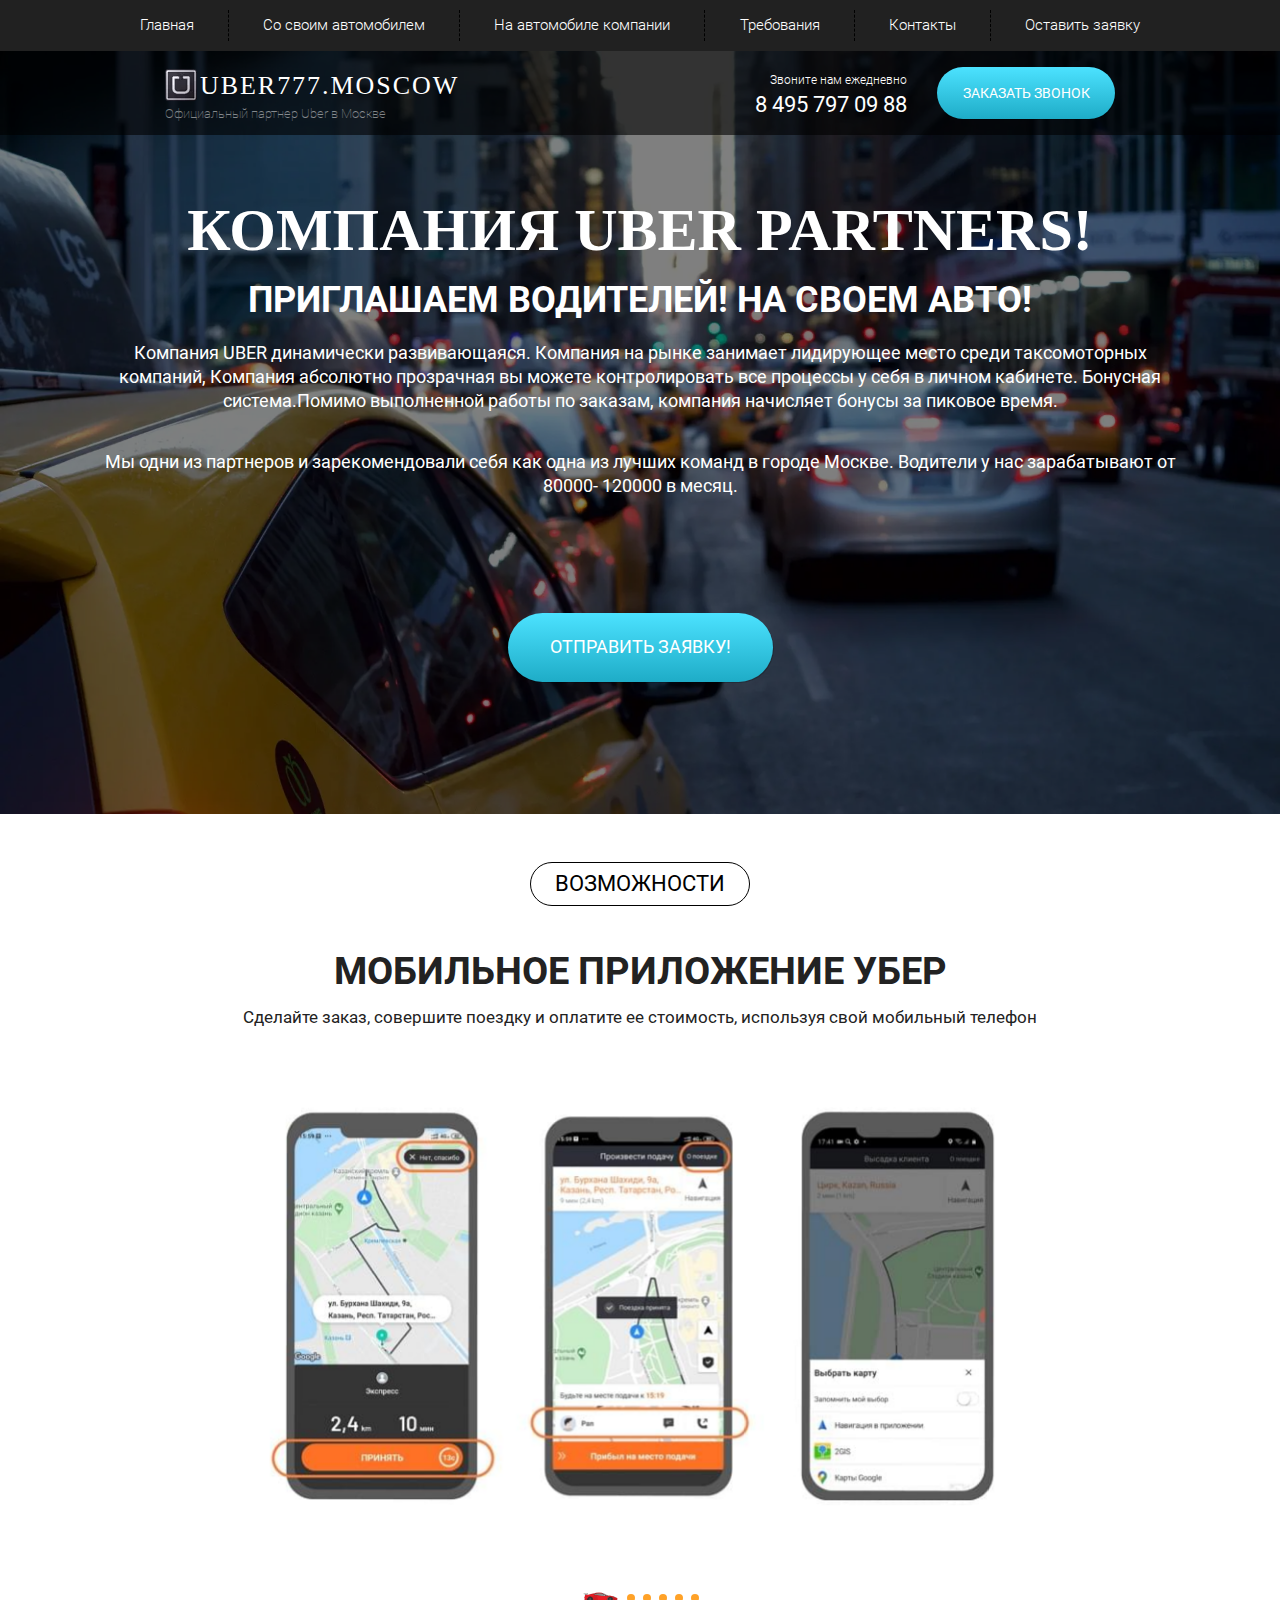
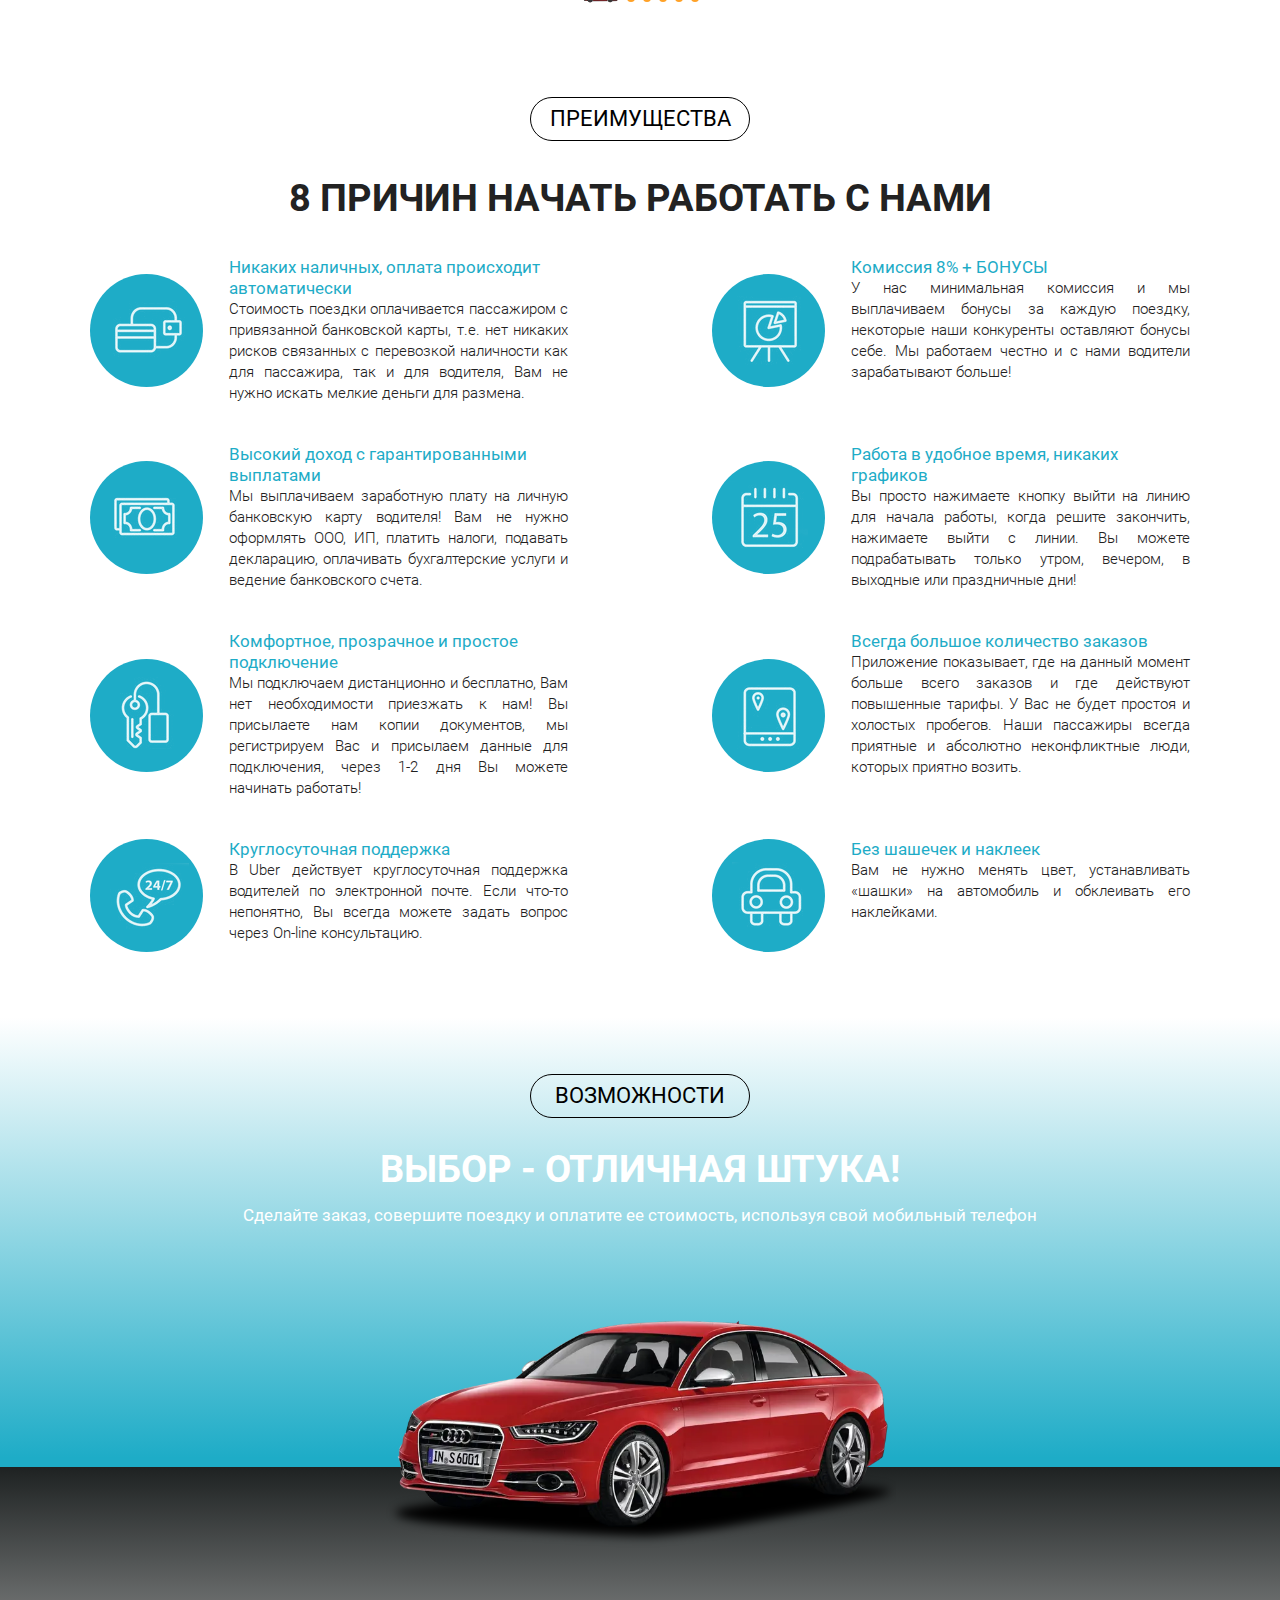
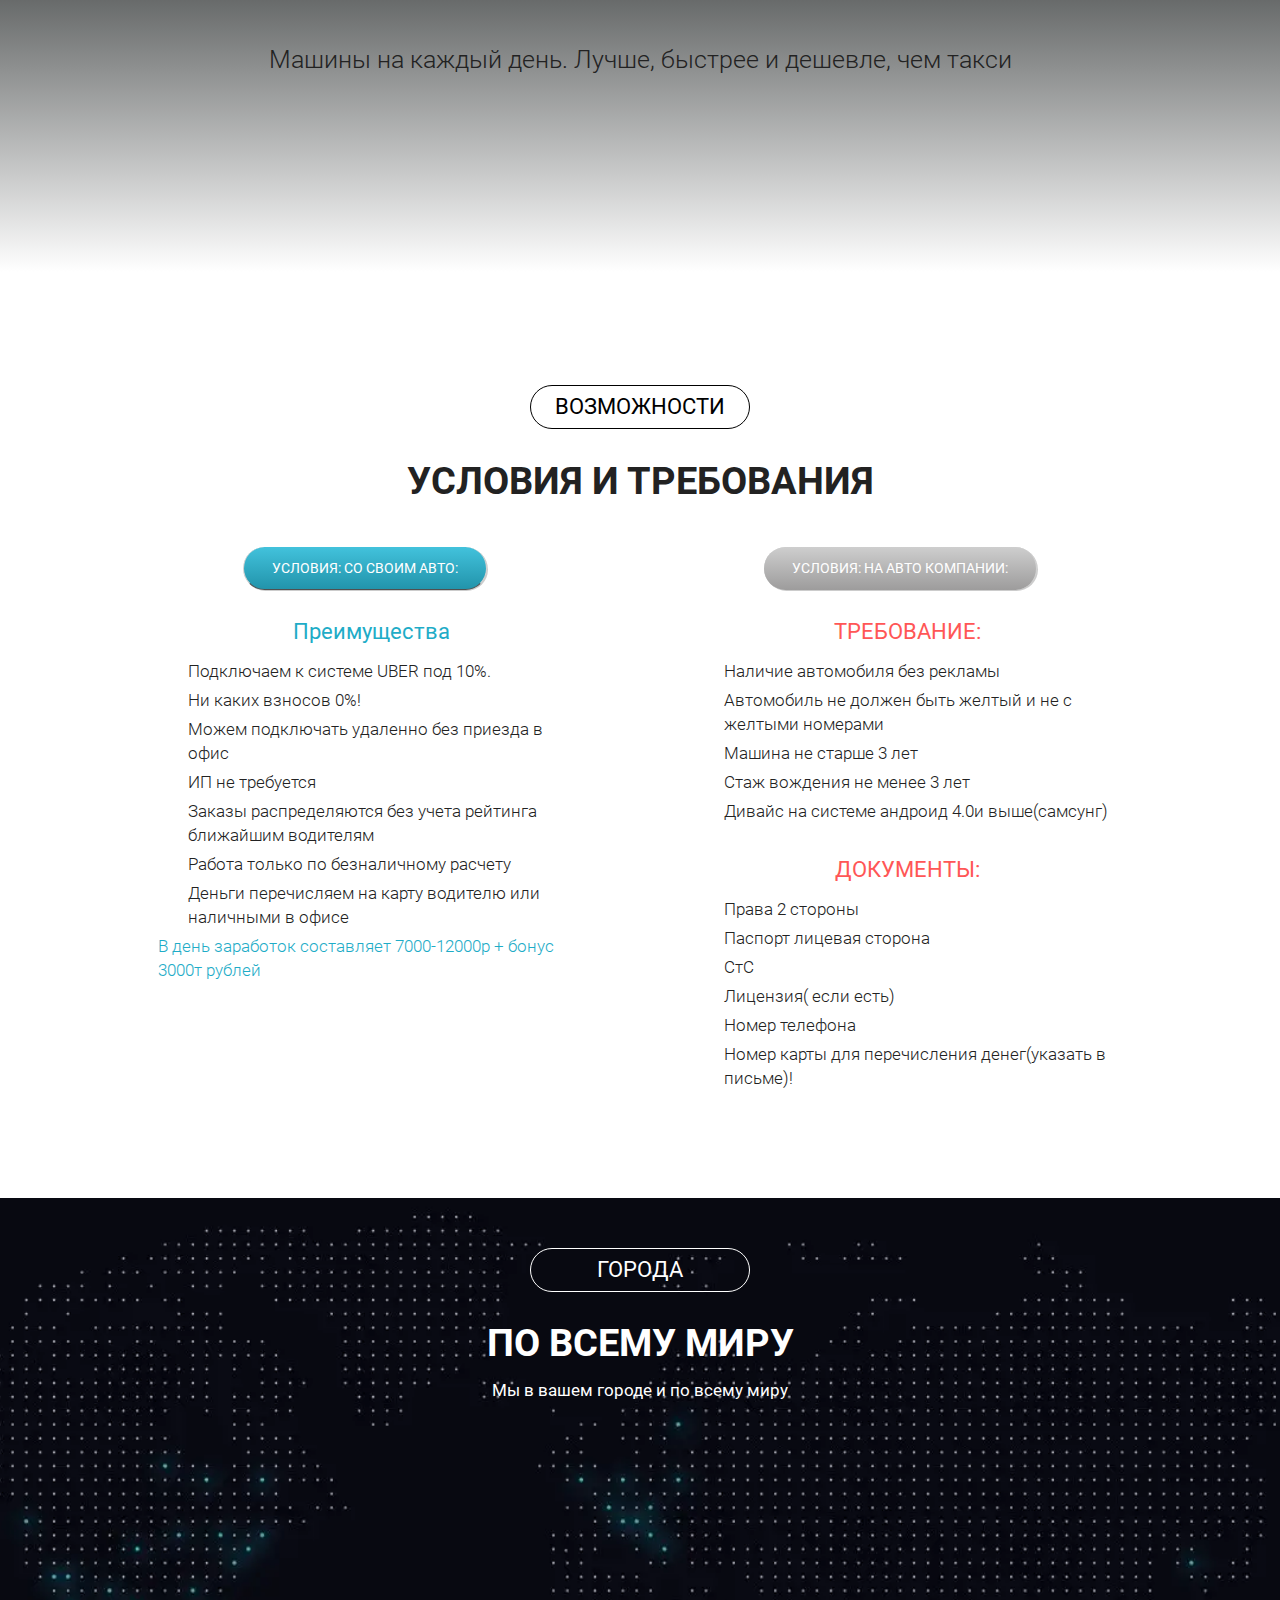
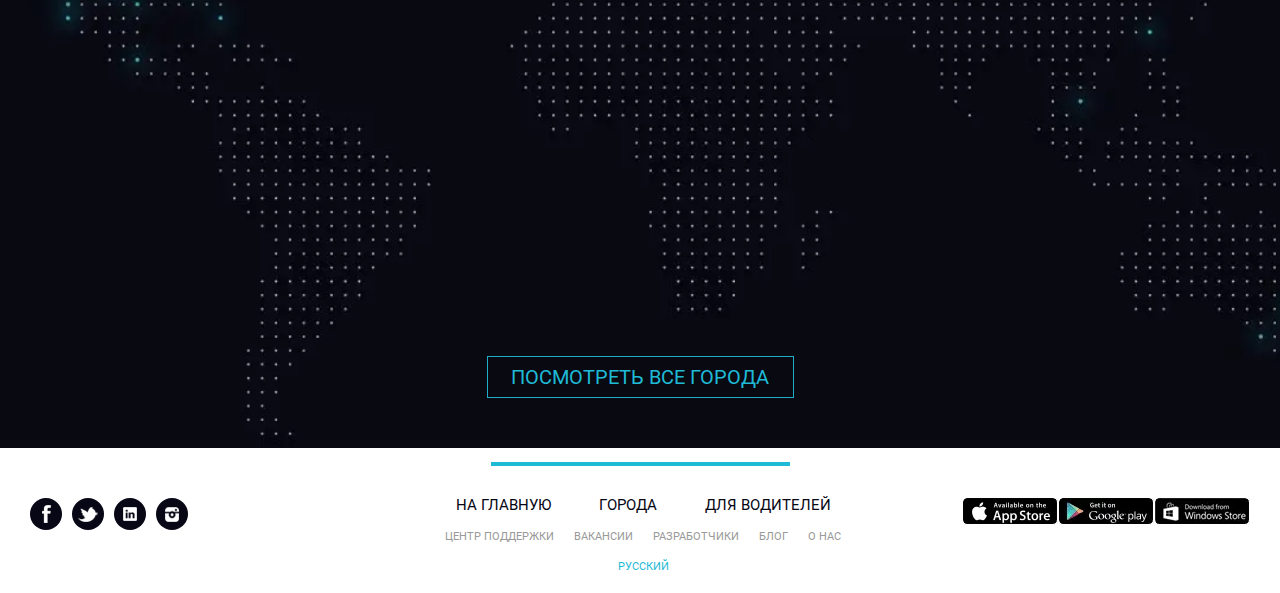
==== commit e00ca35a: "mobile is ready" ====
--- a/Taxi-landing-rus/index.html
+++ b/Taxi-landing-rus/index.html
@@ -38,7 +38,7 @@
 				</li> 				<li class="menu__item-border"></li> 				<li class="menu__item">-					<a href="#" class="menu__link">Оставить заявку</a>+					<a href="#" class="menu__link modal-activator3">Оставить заявку</a> 				</li> 			</ul> 		</nav>@@ -56,7 +56,7 @@
 							<div class="header__contact-text">Звоните нам ежедневно</div> 							<a href="tel:+74957970988" class="header__contact-number">8 495 797 09 88</a> 						</div>-						<button class="header__button button">заказать звонок</button>+						<button class="header__button button modal-activator1">заказать звонок</button> 					</div> 				</div> 			</div>@@ -79,7 +79,7 @@
 					<p class="invite__text">Мы одни из партнеров и зарекомендовали себя как одна из лучших команд в городе 						Москве. Водители у нас 						зарабатывают от 80000- 120000 в месяц.</p>-					<div class="invite__button button">ОТПРАВИТЬ ЗАЯВКУ!</div>+					<div class="invite__button button modal-activator2">ОТПРАВИТЬ ЗАЯВКУ!</div> 				</div> 			</section> @@ -92,9 +92,9 @@
 						мобильный телефон</h4> 					<!-- Swiper --> 					<div class="mobile-container">-						<div class="swiper-container-mobile">+						<div class="swiper-container-mobile swiper-slide_mobile"> 							<div class="swiper-wrapper">-								<div class="swiper-slide" style="background-image:url(img/slider/1.jpg)"></div>+								<div class="swiper-slide " style="background-image:url(img/slider/1.jpg)"></div> 								<div class="swiper-slide" style="background-image:url(img/slider/2.jpg)"></div> 								<div class="swiper-slide" style="background-image:url(img/slider/3.png)"></div> 								<div class="swiper-slide" style="background-image:url(img/slider/4.jpg)"></div>@@ -224,19 +224,19 @@
 					<div class="swiper-container-uppertunity"> 						<div class="swiper-wrapper"> 							<div class="swiper-slide">-								<picture><source srcset="img/slider/car1.webp" type="image/webp"><img src="img/slider/car1.png" alt=""></picture>+								<picture><source srcset="img/slider/car1.webp" type="image/webp"><img class="uppertunity__img-size" src="img/slider/car1.png" alt=""></picture> 							</div> 							<div class="swiper-slide">-								<picture><source srcset="img/slider/car5.webp" type="image/webp"><img src="img/slider/car5.png" alt=""></picture>+								<picture><source srcset="img/slider/car5.webp" type="image/webp"><img class="uppertunity__img-size"  src="img/slider/car5.png" alt=""></picture> 							</div> 							<div class="swiper-slide">-								<picture><source srcset="img/slider/car3.webp" type="image/webp"><img src="img/slider/car3.png" alt=""></picture>+								<picture><source srcset="img/slider/car3.webp" type="image/webp"><img class="uppertunity__img-size"  src="img/slider/car3.png" alt=""></picture> 							</div> 							<div class="swiper-slide">-								<picture><source srcset="img/slider/car4.webp" type="image/webp"><img src="img/slider/car4.png" alt=""></picture>+								<picture><source srcset="img/slider/car4.webp" type="image/webp"><img class="uppertunity__img-size"  src="img/slider/car4.png" alt=""></picture> 							</div> 							<div class="swiper-slide">-								<picture><source srcset="img/slider/car2.webp" type="image/webp"><img src="img/slider/car2.png" alt=""></picture>+								<picture><source srcset="img/slider/car2.webp" type="image/webp"><img class="uppertunity__img-size"  src="img/slider/car2.png" alt=""></picture> 							</div> 						</div> 						<div class=" uppertunity__swiper-button-next swiper-button-next"></div>@@ -429,8 +429,29 @@
 					</li> 				<li class="sidebar__item sidebar__item-city"><a href="#">Владивосток</a> 					</li>-					 			</ul>++			<div class="overlay">+				<div class="modal" id="mail-form">+					<div class="modal__close">&times;</div>+					<div class="modal__subtitle">Просто заполните форму заявки</div>+					<div class="modal__descr">и мы перезвоним вам в течении 10 минут...</div>+					<form class="feed-form " action="#">+						<input name="name" placeholder="Ваше имя" type="text" required>+						<input name="phone" placeholder="Ваш телефон" required>+						<input name="email" placeholder="Ваш E-mail" type="email" required>+						<button class="button button_submit" type="submit">отправить</button>+					</form>+				</div>+			</div>+			+			<div class="overlay">+				<div class="modal modal-send-success" id="">+					<div class="modal__close">&times;</div>+					<div class="modal__subtitle">Письмо отправлено! </div>+			</div>++ 	</div>  	<script src="js/script.min.js"></script>--- a/Taxi-landing-rus/css/style.min.css
+++ b/Taxi-landing-rus/css/style.min.css
@@ -1,5 +1,5 @@
-@font-face{font-family:Roboto;font-display:swap;src:url(../fonts/Roboto-Thin.woff) format("woff"),url(../fonts/Roboto-Thin.woff2) format("woff2");font-weight:100;font-style:Thin}@font-face{font-family:Roboto;font-display:swap;src:url(../fonts/Roboto-Light.woff) format("woff"),url(../fonts/Roboto-Light.woff2) format("woff2");font-weight:300;font-style:Light}@font-face{font-family:Roboto;font-display:swap;src:url(../fonts/Roboto-Regular.woff) format("woff"),url(../fonts/Roboto-Regular.woff2) format("woff2");font-weight:400;font-style:Regular}@font-face{font-family:Roboto;font-display:swap;src:url(../fonts/Roboto-Medium.woff) format("woff"),url(../fonts/Roboto-Medium.woff2) format("woff2");font-weight:500;font-style:Medium}@font-face{font-family:Roboto;font-display:swap;src:url(../fonts/Roboto-Bold.woff) format("woff"),url(../fonts/Roboto-Bold.woff2) format("woff2");font-weight:700;font-style:Bold}@font-face{font-family:Roboto;font-display:swap;src:url(../fonts/Roboto-black.woff) format("woff"),url(../fonts/Roboto-black.woff2) format("woff2");font-weight:900;font-style:#000}@font-face{font-family:"Nokia-Sans-S60;";font-display:swap;src:url(../fonts/NokiaSansS60.woff) format("woff"),url(../fonts/NokiaSansS60.woff2) format("woff2");font-weight:400;font-style:Regular}*{padding:0;margin:0;border:0}*,:after,:before{-webkit-box-sizing:border-box;box-sizing:border-box}:active,:focus{outline:0}a:active,a:focus{outline:0}aside,footer,header,nav{display:block}body,html{height:100%;width:100%;font-size:100%;line-height:1;font-size:14px;-ms-text-size-adjust:100%;-moz-text-size-adjust:100%;-webkit-text-size-adjust:100%}button,input,textarea{font-family:inherit}input::-ms-clear{display:none}button{cursor:pointer}button::-moz-focus-inner{padding:0;border:0}a,a:visited{text-decoration:none}a:hover{text-decoration:none}ul li{list-style:none}img{vertical-align:top}h1,h2,h3,h4,h5,h6{font-size:inherit;font-weight:inherit}.global-wrapper{overflow:hidden}.container{max-width:1100px;margin:0 auto}*{font-family:Roboto;font-weight:400}.background-image{position:absolute;width:100%;height:100%;top:0;left:0;display:-webkit-box;display:-ms-flexbox;display:flex;z-index:-1}.background-image__flex-element{-webkit-box-flex:0;-ms-flex:0 0 100%;flex:0 0 100%;position:relative}.background-image__flex-element_substrape::after{content:"";position:absolute;width:100%;height:100%;top:0;right:0;left:0;bottom:0;background:rgba(0,0,0,.2)}.background-image__img{width:100%;height:100%;top:0;left:0;-o-object-fit:cover;object-fit:cover;position:absolute;top:0;left:0}.button{background-image:-webkit-gradient(linear,left bottom,left top,from(#1eacc7),to(#4ce2ff));background-image:-o-linear-gradient(bottom,#1eacc7 0,#4ce2ff 100%);background-image:linear-gradient(0deg,#1eacc7 0,#4ce2ff 100%);border-radius:4px;-webkit-box-shadow:1px 1px 0 0 rgba(0,0,0,.2);box-shadow:1px 1px 0 0 rgba(0,0,0,.2);font-size:14px;text-transform:uppercase;color:#fff}.title{margin:0 auto;font-size:22px;text-transform:uppercase;border:1px solid #000;text-align:center;width:220px;padding:10px 0;border-radius:25px}.subtitle{text-align:center;font-size:38px;font-weight:700;text-transform:uppercase;color:#222}.under-text{font-size:17px;font-weight:400;color:#222;text-align:center}.swiper-container{width:100%;padding-top:50px;padding-bottom:50px}.swiper-slide{background-position:center;background-size:contain;background-repeat:no-repeat;width:100%;max-height:600px}.swiper-pagination-bullets{display:-webkit-box;display:-ms-flexbox;display:flex;-webkit-box-align:center;-ms-flex-align:center;align-items:center;-webkit-box-pack:center;-ms-flex-pack:center;justify-content:center}.swiper-pagination-bullets>.swiper-pagination-bullet{background-color:#ffa228;opacity:1}.swiper-pagination-bullets>.swiper-pagination-bullet-active{background:url(../img/icon/car.png) 0 0/contain no-repeat;height:37px;width:37px}.sidebar{-webkit-box-orient:vertical;-webkit-box-direction:normal;-ms-flex-direction:column;flex-direction:column;padding:7% 0 3% 20px;height:100%;width:40%;overflow-x:hidden;overflow-y:auto;z-index:300;position:fixed;top:0;left:0;border-right:1px solid #aeabab;-webkit-transform:translateX(-110%);-ms-transform:translateX(-110%);transform:translateX(-110%);background:#fff;-webkit-transition:all .7s;-o-transition:all .7s;transition:all .7s}.sidebar_active{-webkit-transform:translateX(0);-ms-transform:translateX(0);transform:translateX(0);-webkit-transition:all .7s;-o-transition:all .7s;transition:all .7s}.sidebar__close{cursor:pointer;position:absolute;right:31px;top:77px;color:red;font-size:27px}.sidebar__item{text-align:left;font-size:23px;font-weight:400;text-transform:uppercase;position:relative}.sidebar__item a{color:inherit}.sidebar__item:hover{color:#1eacc7;-webkit-transform:translateX(20px);-ms-transform:translateX(20px);transform:translateX(20px);-webkit-transition:all .5s;-o-transition:all .5s;transition:all .5s}.sidebar__item::after{content:"";position:absolute;width:80%;height:1px;background:#aeabab;bottom:-40%;left:0}.sidebar__item-choice{color:#1eacc7;font-weight:900;font-size:27px;text-align:center}.sidebar__item-city{margin-top:20px}@font-face{font-family:swiper-icons;src:url("data:application/font-woff;charset=utf-8;base64, [base64]//wADZ2x5ZgAAAywAAADMAAAD2MHtryVoZWFkAAABbAAAADAAAAA2E2+eoWhoZWEAAAGcAAAAHwAAACQC9gDzaG10eAAAAigAAAAZAAAArgJkABFsb2NhAAAC0AAAAFoAAABaFQAUGG1heHAAAAG8AAAAHwAAACAAcABAbmFtZQAAA/gAAAE5AAACXvFdBwlwb3N0AAAFNAAAAGIAAACE5s74hXjaY2BkYGAAYpf5Hu/j+W2+MnAzMYDAzaX6QjD6/4//Bxj5GA8AuRwMYGkAPywL13jaY2BkYGA88P8Agx4j+/8fQDYfA1AEBWgDAIB2BOoAeNpjYGRgYNBh4GdgYgABEMnIABJzYNADCQAACWgAsQB42mNgYfzCOIGBlYGB0YcxjYGBwR1Kf2WQZGhhYGBiYGVmgAFGBiQQkOaawtDAoMBQxXjg/wEGPcYDDA4wNUA2CCgwsAAAO4EL6gAAeNpj2M0gyAACqxgGNWBkZ2D4/wMA+xkDdgAAAHjaY2BgYGaAYBkGRgYQiAHyGMF8FgYHIM3DwMHABGQrMOgyWDLEM1T9/w8UBfEMgLzE////P/5//f/V/xv+r4eaAAeMbAxwIUYmIMHEgKYAYjUcsDAwsLKxc3BycfPw8jEQA/[base64]/uznmfPFBNODM2K7MTQ45YEAZqGP81AmGGcF3iPqOop0r1SPTaTbVkfUe4HXj97wYE+yNwWYxwWu4v1ugWHgo3S1XdZEVqWM7ET0cfnLGxWfkgR42o2PvWrDMBSFj/IHLaF0zKjRgdiVMwScNRAoWUoH78Y2icB/yIY09An6AH2Bdu/UB+yxopYshQiEvnvu0dURgDt8QeC8PDw7Fpji3fEA4z/PEJ6YOB5hKh4dj3EvXhxPqH/SKUY3rJ7srZ4FZnh1PMAtPhwP6fl2PMJMPDgeQ4rY8YT6Gzao0eAEA409DuggmTnFnOcSCiEiLMgxCiTI6Cq5DZUd3Qmp10vO0LaLTd2cjN4fOumlc7lUYbSQcZFkutRG7g6JKZKy0RmdLY680CDnEJ+UMkpFFe1RN7nxdVpXrC4aTtnaurOnYercZg2YVmLN/d/gczfEimrE/fs/bOuq29Zmn8tloORaXgZgGa78yO9/cnXm2BpaGvq25Dv9S4E9+5SIc9PqupJKhYFSSl47+Qcr1mYNAAAAeNptw0cKwkAAAMDZJA8Q7OUJvkLsPfZ6zFVERPy8qHh2YER+3i/BP83vIBLLySsoKimrqKqpa2hp6+jq6RsYGhmbmJqZSy0sraxtbO3sHRydnEMU4uR6yx7JJXveP7WrDycAAAAAAAH//wACeNpjYGRgYOABYhkgZgJCZgZNBkYGLQZtIJsFLMYAAAw3ALgAeNolizEKgDAQBCchRbC2sFER0YD6qVQiBCv/H9ezGI6Z5XBAw8CBK/m5iQQVauVbXLnOrMZv2oLdKFa8Pjuru2hJzGabmOSLzNMzvutpB3N42mNgZGBg4GKQYzBhYMxJLMlj4GBgAYow/P/PAJJhLM6sSoWKfWCAAwDAjgbRAAB42mNgYGBkAIIbCZo5IPrmUn0hGA0AO8EFTQAA") format("woff");font-weight:400;font-style:normal}:root{--swiper-theme-color:#007aff}.swiper-container{margin-left:auto;margin-right:auto;position:relative;overflow:hidden;list-style:none;padding:0;z-index:1}.swiper-container-vertical>.swiper-wrapper{-webkit-box-orient:vertical;-webkit-box-direction:normal;-ms-flex-direction:column;flex-direction:column}.swiper-wrapper{position:relative;width:100%;height:100%;z-index:1;display:-webkit-box;display:-ms-flexbox;display:flex;-webkit-transition-property:-webkit-transform;transition-property:-webkit-transform;-o-transition-property:transform;transition-property:transform;transition-property:transform,-webkit-transform;-webkit-box-sizing:content-box;box-sizing:content-box}.swiper-container-android .swiper-slide,.swiper-wrapper{-webkit-transform:translate3d(0,0,0);transform:translate3d(0,0,0)}.swiper-container-multirow>.swiper-wrapper{-ms-flex-wrap:wrap;flex-wrap:wrap}.swiper-container-multirow-column>.swiper-wrapper{-ms-flex-wrap:wrap;flex-wrap:wrap;-webkit-box-orient:vertical;-webkit-box-direction:normal;-ms-flex-direction:column;flex-direction:column}.swiper-container-free-mode>.swiper-wrapper{-webkit-transition-timing-function:ease-out;-o-transition-timing-function:ease-out;transition-timing-function:ease-out;margin:0 auto}.swiper-container-pointer-events{-ms-touch-action:pan-y;touch-action:pan-y}.swiper-container-pointer-events.swiper-container-vertical{-ms-touch-action:pan-x;touch-action:pan-x}.swiper-slide{-ms-flex-negative:0;flex-shrink:0;width:100%;height:100%;position:relative;-webkit-transition-property:-webkit-transform;transition-property:-webkit-transform;-o-transition-property:transform;transition-property:transform;transition-property:transform,-webkit-transform}.swiper-slide-invisible-blank{visibility:hidden}.swiper-container-autoheight,.swiper-container-autoheight .swiper-slide{height:auto}.swiper-container-autoheight .swiper-wrapper{-webkit-box-align:start;-ms-flex-align:start;align-items:flex-start;-webkit-transition-property:height,-webkit-transform;transition-property:height,-webkit-transform;-o-transition-property:transform,height;transition-property:transform,height;transition-property:transform,height,-webkit-transform}.swiper-container-3d{-webkit-perspective:1200px;perspective:1200px}.swiper-container-3d .swiper-cube-shadow,.swiper-container-3d .swiper-slide,.swiper-container-3d .swiper-slide-shadow-bottom,.swiper-container-3d .swiper-slide-shadow-left,.swiper-container-3d .swiper-slide-shadow-right,.swiper-container-3d .swiper-slide-shadow-top,.swiper-container-3d .swiper-wrapper{-webkit-transform-style:preserve-3d;transform-style:preserve-3d}.swiper-container-3d .swiper-slide-shadow-bottom,.swiper-container-3d .swiper-slide-shadow-left,.swiper-container-3d .swiper-slide-shadow-right,.swiper-container-3d .swiper-slide-shadow-top{position:absolute;left:0;top:0;width:100%;height:100%;pointer-events:none;z-index:10}.swiper-container-3d .swiper-slide-shadow-left{background-image:-webkit-gradient(linear,right top,left top,from(rgba(0,0,0,.5)),to(rgba(0,0,0,0)));background-image:-o-linear-gradient(right,rgba(0,0,0,.5),rgba(0,0,0,0));background-image:linear-gradient(to left,rgba(0,0,0,.5),rgba(0,0,0,0))}.swiper-container-3d .swiper-slide-shadow-right{background-image:-webkit-gradient(linear,left top,right top,from(rgba(0,0,0,.5)),to(rgba(0,0,0,0)));background-image:-o-linear-gradient(left,rgba(0,0,0,.5),rgba(0,0,0,0));background-image:linear-gradient(to right,rgba(0,0,0,.5),rgba(0,0,0,0))}.swiper-container-3d .swiper-slide-shadow-top{background-image:-webkit-gradient(linear,left bottom,left top,from(rgba(0,0,0,.5)),to(rgba(0,0,0,0)));background-image:-o-linear-gradient(bottom,rgba(0,0,0,.5),rgba(0,0,0,0));background-image:linear-gradient(to top,rgba(0,0,0,.5),rgba(0,0,0,0))}.swiper-container-3d .swiper-slide-shadow-bottom{background-image:-webkit-gradient(linear,left top,left bottom,from(rgba(0,0,0,.5)),to(rgba(0,0,0,0)));background-image:-o-linear-gradient(top,rgba(0,0,0,.5),rgba(0,0,0,0));background-image:linear-gradient(to bottom,rgba(0,0,0,.5),rgba(0,0,0,0))}.swiper-container-css-mode>.swiper-wrapper{overflow:auto;scrollbar-width:none;-ms-overflow-style:none}.swiper-container-css-mode>.swiper-wrapper::-webkit-scrollbar{display:none}.swiper-container-css-mode>.swiper-wrapper>.swiper-slide{scroll-snap-align:start start}.swiper-container-horizontal.swiper-container-css-mode>.swiper-wrapper{-ms-scroll-snap-type:x mandatory;scroll-snap-type:x mandatory}.swiper-container-vertical.swiper-container-css-mode>.swiper-wrapper{-ms-scroll-snap-type:y mandatory;scroll-snap-type:y mandatory}:root{--swiper-navigation-size:44px}.swiper-button-next,.swiper-button-prev{position:absolute;top:50%;width:calc(var(--swiper-navigation-size)/ 44 * 27);height:var(--swiper-navigation-size);margin-top:calc(0px - (var(--swiper-navigation-size)/ 2));z-index:10;cursor:pointer;display:-webkit-box;display:-ms-flexbox;display:flex;-webkit-box-align:center;-ms-flex-align:center;align-items:center;-webkit-box-pack:center;-ms-flex-pack:center;justify-content:center;color:var(--swiper-navigation-color,var(--swiper-theme-color))}.swiper-button-next.swiper-button-disabled,.swiper-button-prev.swiper-button-disabled{opacity:.35;cursor:auto;pointer-events:none}.swiper-button-next:after,.swiper-button-prev:after{font-family:swiper-icons;font-size:var(--swiper-navigation-size);text-transform:none!important;letter-spacing:0;text-transform:none;font-variant:initial;line-height:1}.swiper-button-prev,.swiper-container-rtl .swiper-button-next{left:10px;right:auto}.swiper-button-prev:after,.swiper-container-rtl .swiper-button-next:after{content:'prev'}.swiper-button-next,.swiper-container-rtl .swiper-button-prev{right:10px;left:auto}.swiper-button-next:after,.swiper-container-rtl .swiper-button-prev:after{content:'next'}.swiper-button-next.swiper-button-white,.swiper-button-prev.swiper-button-white{--swiper-navigation-color:#ffffff}.swiper-button-next.swiper-button-black,.swiper-button-prev.swiper-button-black{--swiper-navigation-color:#000000}.swiper-button-lock{display:none}.swiper-pagination{position:absolute;text-align:center;-webkit-transition:.3s opacity;-o-transition:.3s opacity;transition:.3s opacity;-webkit-transform:translate3d(0,0,0);transform:translate3d(0,0,0);z-index:10}.swiper-pagination.swiper-pagination-hidden{opacity:0}.swiper-container-horizontal>.swiper-pagination-bullets,.swiper-pagination-custom,.swiper-pagination-fraction{bottom:10px;left:0;width:100%}.swiper-pagination-bullets-dynamic{overflow:hidden;font-size:0}.swiper-pagination-bullets-dynamic .swiper-pagination-bullet{-webkit-transform:scale(.33);-ms-transform:scale(.33);transform:scale(.33);position:relative}.swiper-pagination-bullets-dynamic .swiper-pagination-bullet-active{-webkit-transform:scale(1);-ms-transform:scale(1);transform:scale(1)}.swiper-pagination-bullets-dynamic .swiper-pagination-bullet-active-main{-webkit-transform:scale(1);-ms-transform:scale(1);transform:scale(1)}.swiper-pagination-bullets-dynamic .swiper-pagination-bullet-active-prev{-webkit-transform:scale(.66);-ms-transform:scale(.66);transform:scale(.66)}.swiper-pagination-bullets-dynamic .swiper-pagination-bullet-active-prev-prev{-webkit-transform:scale(.33);-ms-transform:scale(.33);transform:scale(.33)}.swiper-pagination-bullets-dynamic .swiper-pagination-bullet-active-next{-webkit-transform:scale(.66);-ms-transform:scale(.66);transform:scale(.66)}.swiper-pagination-bullets-dynamic .swiper-pagination-bullet-active-next-next{-webkit-transform:scale(.33);-ms-transform:scale(.33);transform:scale(.33)}.swiper-pagination-bullet{width:8px;height:8px;display:inline-block;border-radius:50%;background:#000;opacity:.2}button.swiper-pagination-bullet{border:none;margin:0;padding:0;-webkit-box-shadow:none;box-shadow:none;-webkit-appearance:none;-moz-appearance:none;appearance:none}.swiper-pagination-clickable .swiper-pagination-bullet{cursor:pointer}.swiper-pagination-bullet-active{opacity:1;background:var(--swiper-pagination-color,var(--swiper-theme-color))}.swiper-container-vertical>.swiper-pagination-bullets{right:10px;top:50%;-webkit-transform:translate3d(0,-50%,0);transform:translate3d(0,-50%,0)}.swiper-container-vertical>.swiper-pagination-bullets .swiper-pagination-bullet{margin:6px 0;display:block}.swiper-container-vertical>.swiper-pagination-bullets.swiper-pagination-bullets-dynamic{top:50%;-webkit-transform:translateY(-50%);-ms-transform:translateY(-50%);transform:translateY(-50%);width:8px}.swiper-container-vertical>.swiper-pagination-bullets.swiper-pagination-bullets-dynamic .swiper-pagination-bullet{display:inline-block;-webkit-transition:.2s top,.2s -webkit-transform;transition:.2s top,.2s -webkit-transform;-o-transition:.2s transform,.2s top;transition:.2s transform,.2s top;transition:.2s transform,.2s top,.2s -webkit-transform}.swiper-container-horizontal>.swiper-pagination-bullets .swiper-pagination-bullet{margin:0 4px}.swiper-container-horizontal>.swiper-pagination-bullets.swiper-pagination-bullets-dynamic{left:50%;-webkit-transform:translateX(-50%);-ms-transform:translateX(-50%);transform:translateX(-50%);white-space:nowrap}.swiper-container-horizontal>.swiper-pagination-bullets.swiper-pagination-bullets-dynamic .swiper-pagination-bullet{-webkit-transition:.2s left,.2s -webkit-transform;transition:.2s left,.2s -webkit-transform;-o-transition:.2s transform,.2s left;transition:.2s transform,.2s left;transition:.2s transform,.2s left,.2s -webkit-transform}.swiper-container-horizontal.swiper-container-rtl>.swiper-pagination-bullets-dynamic .swiper-pagination-bullet{-webkit-transition:.2s right,.2s -webkit-transform;transition:.2s right,.2s -webkit-transform;-o-transition:.2s transform,.2s right;transition:.2s transform,.2s right;transition:.2s transform,.2s right,.2s -webkit-transform}.swiper-pagination-progressbar{background:rgba(0,0,0,.25);position:absolute}.swiper-pagination-progressbar .swiper-pagination-progressbar-fill{background:var(--swiper-pagination-color,var(--swiper-theme-color));position:absolute;left:0;top:0;width:100%;height:100%;-webkit-transform:scale(0);-ms-transform:scale(0);transform:scale(0);-webkit-transform-origin:left top;-ms-transform-origin:left top;transform-origin:left top}.swiper-container-rtl .swiper-pagination-progressbar .swiper-pagination-progressbar-fill{-webkit-transform-origin:right top;-ms-transform-origin:right top;transform-origin:right top}.swiper-container-horizontal>.swiper-pagination-progressbar,.swiper-container-vertical>.swiper-pagination-progressbar.swiper-pagination-progressbar-opposite{width:100%;height:4px;left:0;top:0}.swiper-container-horizontal>.swiper-pagination-progressbar.swiper-pagination-progressbar-opposite,.swiper-container-vertical>.swiper-pagination-progressbar{width:4px;height:100%;left:0;top:0}.swiper-pagination-white{--swiper-pagination-color:#ffffff}.swiper-pagination-black{--swiper-pagination-color:#000000}.swiper-pagination-lock{display:none}.swiper-scrollbar{border-radius:10px;position:relative;-ms-touch-action:none;background:rgba(0,0,0,.1)}.swiper-container-horizontal>.swiper-scrollbar{position:absolute;left:1%;bottom:3px;z-index:50;height:5px;width:98%}.swiper-container-vertical>.swiper-scrollbar{position:absolute;right:3px;top:1%;z-index:50;width:5px;height:98%}.swiper-scrollbar-drag{height:100%;width:100%;position:relative;background:rgba(0,0,0,.5);border-radius:10px;left:0;top:0}.swiper-scrollbar-cursor-drag{cursor:move}.swiper-scrollbar-lock{display:none}.swiper-zoom-container{width:100%;height:100%;display:-webkit-box;display:-ms-flexbox;display:flex;-webkit-box-pack:center;-ms-flex-pack:center;justify-content:center;-webkit-box-align:center;-ms-flex-align:center;align-items:center;text-align:center}.swiper-zoom-container>canvas,.swiper-zoom-container>img,.swiper-zoom-container>svg{max-width:100%;max-height:100%;-o-object-fit:contain;object-fit:contain}.swiper-slide-zoomed{cursor:move}.swiper-lazy-preloader{width:42px;height:42px;position:absolute;left:50%;top:50%;margin-left:-21px;margin-top:-21px;z-index:10;-webkit-transform-origin:50%;-ms-transform-origin:50%;transform-origin:50%;-webkit-animation:swiper-preloader-spin 1s infinite linear;animation:swiper-preloader-spin 1s infinite linear;-webkit-box-sizing:border-box;box-sizing:border-box;border:4px solid var(--swiper-preloader-color,var(--swiper-theme-color));border-radius:50%;border-top-color:transparent}.swiper-lazy-preloader-white{--swiper-preloader-color:#fff}.swiper-lazy-preloader-black{--swiper-preloader-color:#000}@-webkit-keyframes swiper-preloader-spin{100%{-webkit-transform:rotate(360deg);transform:rotate(360deg)}}@keyframes swiper-preloader-spin{100%{-webkit-transform:rotate(360deg);transform:rotate(360deg)}}.swiper-container .swiper-notification{position:absolute;left:0;top:0;pointer-events:none;opacity:0;z-index:-1000}.swiper-container-fade.swiper-container-free-mode .swiper-slide{-webkit-transition-timing-function:ease-out;-o-transition-timing-function:ease-out;transition-timing-function:ease-out}.swiper-container-fade .swiper-slide{pointer-events:none;-webkit-transition-property:opacity;-o-transition-property:opacity;transition-property:opacity}.swiper-container-fade .swiper-slide .swiper-slide{pointer-events:none}.swiper-container-fade .swiper-slide-active,.swiper-container-fade .swiper-slide-active .swiper-slide-active{pointer-events:auto}.swiper-container-cube{overflow:visible}.swiper-container-cube .swiper-slide{pointer-events:none;-webkit-backface-visibility:hidden;backface-visibility:hidden;z-index:1;visibility:hidden;-webkit-transform-origin:0 0;-ms-transform-origin:0 0;transform-origin:0 0;width:100%;height:100%}.swiper-container-cube .swiper-slide .swiper-slide{pointer-events:none}.swiper-container-cube.swiper-container-rtl .swiper-slide{-webkit-transform-origin:100% 0;-ms-transform-origin:100% 0;transform-origin:100% 0}.swiper-container-cube .swiper-slide-active,.swiper-container-cube .swiper-slide-active .swiper-slide-active{pointer-events:auto}.swiper-container-cube .swiper-slide-active,.swiper-container-cube .swiper-slide-next,.swiper-container-cube .swiper-slide-next+.swiper-slide,.swiper-container-cube .swiper-slide-prev{pointer-events:auto;visibility:visible}.swiper-container-cube .swiper-slide-shadow-bottom,.swiper-container-cube .swiper-slide-shadow-left,.swiper-container-cube .swiper-slide-shadow-right,.swiper-container-cube .swiper-slide-shadow-top{z-index:0;-webkit-backface-visibility:hidden;backface-visibility:hidden}.swiper-container-cube .swiper-cube-shadow{position:absolute;left:0;bottom:0;width:100%;height:100%;opacity:.6;z-index:0}.swiper-container-cube .swiper-cube-shadow:before{content:'';background:#000;position:absolute;left:0;top:0;bottom:0;right:0;-webkit-filter:blur(50px);filter:blur(50px)}.swiper-container-flip{overflow:visible}.swiper-container-flip .swiper-slide{pointer-events:none;-webkit-backface-visibility:hidden;backface-visibility:hidden;z-index:1}.swiper-container-flip .swiper-slide .swiper-slide{pointer-events:none}.swiper-container-flip .swiper-slide-active,.swiper-container-flip .swiper-slide-active .swiper-slide-active{pointer-events:auto}.swiper-container-flip .swiper-slide-shadow-bottom,.swiper-container-flip .swiper-slide-shadow-left,.swiper-container-flip .swiper-slide-shadow-right,.swiper-container-flip .swiper-slide-shadow-top{z-index:0;-webkit-backface-visibility:hidden;backface-visibility:hidden}/*!
+@font-face{font-family:Roboto;font-display:swap;src:url(../fonts/Roboto-Thin.woff) format("woff"),url(../fonts/Roboto-Thin.woff2) format("woff2");font-weight:100;font-style:Thin}@font-face{font-family:Roboto;font-display:swap;src:url(../fonts/Roboto-Light.woff) format("woff"),url(../fonts/Roboto-Light.woff2) format("woff2");font-weight:300;font-style:Light}@font-face{font-family:Roboto;font-display:swap;src:url(../fonts/Roboto-Regular.woff) format("woff"),url(../fonts/Roboto-Regular.woff2) format("woff2");font-weight:400;font-style:Regular}@font-face{font-family:Roboto;font-display:swap;src:url(../fonts/Roboto-Medium.woff) format("woff"),url(../fonts/Roboto-Medium.woff2) format("woff2");font-weight:500;font-style:Medium}@font-face{font-family:Roboto;font-display:swap;src:url(../fonts/Roboto-Bold.woff) format("woff"),url(../fonts/Roboto-Bold.woff2) format("woff2");font-weight:700;font-style:Bold}@font-face{font-family:Roboto;font-display:swap;src:url(../fonts/Roboto-black.woff) format("woff"),url(../fonts/Roboto-black.woff2) format("woff2");font-weight:900;font-style:#000}@font-face{font-family:"Nokia-Sans-S60;";font-display:swap;src:url(../fonts/NokiaSansS60.woff) format("woff"),url(../fonts/NokiaSansS60.woff2) format("woff2");font-weight:400;font-style:Regular}*{padding:0;margin:0;border:0}*,:after,:before{-webkit-box-sizing:border-box;box-sizing:border-box}:active,:focus{outline:0}a:active,a:focus{outline:0}aside,footer,header,nav{display:block}body,html{height:100%;width:100%;font-size:100%;line-height:1;font-size:14px;-ms-text-size-adjust:100%;-moz-text-size-adjust:100%;-webkit-text-size-adjust:100%}button,input,textarea{font-family:inherit}input::-ms-clear{display:none}button{cursor:pointer}button::-moz-focus-inner{padding:0;border:0}a,a:visited{text-decoration:none}a:hover{text-decoration:none}ul li{list-style:none}img{vertical-align:top}h1,h2,h3,h4,h5,h6{font-size:inherit;font-weight:inherit}body.lock{overflow:hidden}.global-wrapper{overflow:hidden}.container{max-width:1120px;padding:0 10px;margin:0 auto}*{font-family:Roboto;font-weight:400}.background-image{position:absolute;width:100%;height:100%;top:0;left:0;display:-webkit-box;display:-ms-flexbox;display:flex;z-index:-1}.background-image__flex-element{-webkit-box-flex:0;-ms-flex:0 0 100%;flex:0 0 100%;position:relative}.background-image__flex-element_substrape::after{content:"";position:absolute;width:100%;height:100%;top:0;right:0;left:0;bottom:0;background:rgba(0,0,0,.5)}.background-image__img{width:100%;height:100%;top:0;left:0;-o-object-fit:cover;object-fit:cover;position:absolute;top:0;left:0}.button{background-image:-webkit-gradient(linear,left bottom,left top,from(#1eacc7),to(#4ce2ff));background-image:-o-linear-gradient(bottom,#1eacc7 0,#4ce2ff 100%);background-image:linear-gradient(0deg,#1eacc7 0,#4ce2ff 100%);border-radius:36px;-webkit-box-shadow:1px 1px 0 0 rgba(0,0,0,.2);box-shadow:1px 1px 0 0 rgba(0,0,0,.2);font-size:14px;text-transform:uppercase;color:#fff;cursor:pointer;-webkit-transition:all .5s;-o-transition:all .5s;transition:all .5s}.button:hover{-webkit-transform:translateY(-5px);-ms-transform:translateY(-5px);transform:translateY(-5px);-webkit-transition:all .5s;-o-transition:all .5s;transition:all .5s}.title{margin:0 auto;font-size:22px;text-transform:uppercase;border:1px solid #000;text-align:center;width:220px;padding:10px 0;border-radius:25px}.subtitle{text-align:center;font-size:38px;font-weight:700;text-transform:uppercase;color:#222}.under-text{font-size:17px;font-weight:400;color:#222;text-align:center}.swiper-container{width:100%;padding-top:50px;padding-bottom:50px}.swiper-slide{background-position:center;background-size:contain;background-repeat:no-repeat;width:100%;max-height:600px}.swiper-pagination-bullets{display:-webkit-box;display:-ms-flexbox;display:flex;-webkit-box-align:center;-ms-flex-align:center;align-items:center;-webkit-box-pack:center;-ms-flex-pack:center;justify-content:center}.swiper-pagination-bullets>.swiper-pagination-bullet{background-color:#ffa228;opacity:1}.swiper-pagination-bullets>.swiper-pagination-bullet-active{background:url(../img/icon/car.png) 0 0/contain no-repeat;height:37px;width:37px}.sidebar{-webkit-box-orient:vertical;-webkit-box-direction:normal;-ms-flex-direction:column;flex-direction:column;padding:7% 0 3% 20px;height:100%;width:40%;overflow-x:hidden;overflow-y:auto;z-index:300;position:fixed;top:0;left:0;border-right:1px solid #aeabab;-webkit-transform:translateX(-110%);-ms-transform:translateX(-110%);transform:translateX(-110%);background:#fff;-webkit-transition:all .7s;-o-transition:all .7s;transition:all .7s}.sidebar_active{-webkit-transform:translateX(0);-ms-transform:translateX(0);transform:translateX(0);-webkit-transition:all .7s;-o-transition:all .7s;transition:all .7s}.sidebar__close{cursor:pointer;position:absolute;right:31px;top:77px;color:red;font-size:27px}.sidebar__item{text-align:left;font-size:23px;font-weight:400;text-transform:uppercase;position:relative}.sidebar__item a{color:inherit}.sidebar__item:hover{color:#1eacc7;-webkit-transform:translateX(20px);-ms-transform:translateX(20px);transform:translateX(20px);-webkit-transition:all .5s;-o-transition:all .5s;transition:all .5s}.sidebar__item::after{content:"";position:absolute;width:80%;height:1px;background:#aeabab;bottom:-40%;left:0}.sidebar__item-choice{color:#1eacc7;font-weight:900;font-size:27px;text-align:center}.sidebar__item-city{margin-top:20px}.overlay{position:fixed;top:0;left:0;bottom:0;right:0;background:#000000ad;z-index:10000;display:none;-webkit-box-pack:center;-ms-flex-pack:center;justify-content:center;-webkit-box-align:center;-ms-flex-align:center;align-items:center}.overlay_active{display:-webkit-box;display:-ms-flexbox;display:flex}.modal{padding:30px;width:310px;height:400px;background:#1eacc7;position:relative;border-radius:10px}.modal-send-success{height:110px;padding-top:45px}.modal__close{position:absolute;color:#fff;font-size:52px;top:-3px;right:13px}.modal__subtitle{font-size:25px;color:#fff;text-align:center}.modal__descr{margin-top:25px;font-size:15px;color:#fff}.feed-form input{width:100%;margin-top:20px;padding:9px 16px;border-radius:15px}.feed-form input:first-child{margin-top:40px}.button_submit{margin:0 auto;margin-top:30px;padding:10px 40px;display:block}@font-face{font-family:swiper-icons;src:url("data:application/font-woff;charset=utf-8;base64, [base64]//wADZ2x5ZgAAAywAAADMAAAD2MHtryVoZWFkAAABbAAAADAAAAA2E2+eoWhoZWEAAAGcAAAAHwAAACQC9gDzaG10eAAAAigAAAAZAAAArgJkABFsb2NhAAAC0AAAAFoAAABaFQAUGG1heHAAAAG8AAAAHwAAACAAcABAbmFtZQAAA/gAAAE5AAACXvFdBwlwb3N0AAAFNAAAAGIAAACE5s74hXjaY2BkYGAAYpf5Hu/j+W2+MnAzMYDAzaX6QjD6/4//Bxj5GA8AuRwMYGkAPywL13jaY2BkYGA88P8Agx4j+/8fQDYfA1AEBWgDAIB2BOoAeNpjYGRgYNBh4GdgYgABEMnIABJzYNADCQAACWgAsQB42mNgYfzCOIGBlYGB0YcxjYGBwR1Kf2WQZGhhYGBiYGVmgAFGBiQQkOaawtDAoMBQxXjg/wEGPcYDDA4wNUA2CCgwsAAAO4EL6gAAeNpj2M0gyAACqxgGNWBkZ2D4/wMA+xkDdgAAAHjaY2BgYGaAYBkGRgYQiAHyGMF8FgYHIM3DwMHABGQrMOgyWDLEM1T9/w8UBfEMgLzE////P/5//f/V/xv+r4eaAAeMbAxwIUYmIMHEgKYAYjUcsDAwsLKxc3BycfPw8jEQA/[base64]/uznmfPFBNODM2K7MTQ45YEAZqGP81AmGGcF3iPqOop0r1SPTaTbVkfUe4HXj97wYE+yNwWYxwWu4v1ugWHgo3S1XdZEVqWM7ET0cfnLGxWfkgR42o2PvWrDMBSFj/IHLaF0zKjRgdiVMwScNRAoWUoH78Y2icB/yIY09An6AH2Bdu/UB+yxopYshQiEvnvu0dURgDt8QeC8PDw7Fpji3fEA4z/PEJ6YOB5hKh4dj3EvXhxPqH/SKUY3rJ7srZ4FZnh1PMAtPhwP6fl2PMJMPDgeQ4rY8YT6Gzao0eAEA409DuggmTnFnOcSCiEiLMgxCiTI6Cq5DZUd3Qmp10vO0LaLTd2cjN4fOumlc7lUYbSQcZFkutRG7g6JKZKy0RmdLY680CDnEJ+UMkpFFe1RN7nxdVpXrC4aTtnaurOnYercZg2YVmLN/d/gczfEimrE/fs/bOuq29Zmn8tloORaXgZgGa78yO9/cnXm2BpaGvq25Dv9S4E9+5SIc9PqupJKhYFSSl47+Qcr1mYNAAAAeNptw0cKwkAAAMDZJA8Q7OUJvkLsPfZ6zFVERPy8qHh2YER+3i/BP83vIBLLySsoKimrqKqpa2hp6+jq6RsYGhmbmJqZSy0sraxtbO3sHRydnEMU4uR6yx7JJXveP7WrDycAAAAAAAH//wACeNpjYGRgYOABYhkgZgJCZgZNBkYGLQZtIJsFLMYAAAw3ALgAeNolizEKgDAQBCchRbC2sFER0YD6qVQiBCv/H9ezGI6Z5XBAw8CBK/m5iQQVauVbXLnOrMZv2oLdKFa8Pjuru2hJzGabmOSLzNMzvutpB3N42mNgZGBg4GKQYzBhYMxJLMlj4GBgAYow/P/PAJJhLM6sSoWKfWCAAwDAjgbRAAB42mNgYGBkAIIbCZo5IPrmUn0hGA0AO8EFTQAA") format("woff");font-weight:400;font-style:normal}:root{--swiper-theme-color:#007aff}.swiper-container{margin-left:auto;margin-right:auto;position:relative;overflow:hidden;list-style:none;padding:0;z-index:1}.swiper-container-vertical>.swiper-wrapper{-webkit-box-orient:vertical;-webkit-box-direction:normal;-ms-flex-direction:column;flex-direction:column}.swiper-wrapper{position:relative;width:100%;height:100%;z-index:1;display:-webkit-box;display:-ms-flexbox;display:flex;-webkit-transition-property:-webkit-transform;transition-property:-webkit-transform;-o-transition-property:transform;transition-property:transform;transition-property:transform,-webkit-transform;-webkit-box-sizing:content-box;box-sizing:content-box}.swiper-container-android .swiper-slide,.swiper-wrapper{-webkit-transform:translate3d(0,0,0);transform:translate3d(0,0,0)}.swiper-container-multirow>.swiper-wrapper{-ms-flex-wrap:wrap;flex-wrap:wrap}.swiper-container-multirow-column>.swiper-wrapper{-ms-flex-wrap:wrap;flex-wrap:wrap;-webkit-box-orient:vertical;-webkit-box-direction:normal;-ms-flex-direction:column;flex-direction:column}.swiper-container-free-mode>.swiper-wrapper{-webkit-transition-timing-function:ease-out;-o-transition-timing-function:ease-out;transition-timing-function:ease-out;margin:0 auto}.swiper-container-pointer-events{-ms-touch-action:pan-y;touch-action:pan-y}.swiper-container-pointer-events.swiper-container-vertical{-ms-touch-action:pan-x;touch-action:pan-x}.swiper-slide{-ms-flex-negative:0;flex-shrink:0;width:100%;height:100%;position:relative;-webkit-transition-property:-webkit-transform;transition-property:-webkit-transform;-o-transition-property:transform;transition-property:transform;transition-property:transform,-webkit-transform}.swiper-slide-invisible-blank{visibility:hidden}.swiper-container-autoheight,.swiper-container-autoheight .swiper-slide{height:auto}.swiper-container-autoheight .swiper-wrapper{-webkit-box-align:start;-ms-flex-align:start;align-items:flex-start;-webkit-transition-property:height,-webkit-transform;transition-property:height,-webkit-transform;-o-transition-property:transform,height;transition-property:transform,height;transition-property:transform,height,-webkit-transform}.swiper-container-3d{-webkit-perspective:1200px;perspective:1200px}.swiper-container-3d .swiper-cube-shadow,.swiper-container-3d .swiper-slide,.swiper-container-3d .swiper-slide-shadow-bottom,.swiper-container-3d .swiper-slide-shadow-left,.swiper-container-3d .swiper-slide-shadow-right,.swiper-container-3d .swiper-slide-shadow-top,.swiper-container-3d .swiper-wrapper{-webkit-transform-style:preserve-3d;transform-style:preserve-3d}.swiper-container-3d .swiper-slide-shadow-bottom,.swiper-container-3d .swiper-slide-shadow-left,.swiper-container-3d .swiper-slide-shadow-right,.swiper-container-3d .swiper-slide-shadow-top{position:absolute;left:0;top:0;width:100%;height:100%;pointer-events:none;z-index:10}.swiper-container-3d .swiper-slide-shadow-left{background-image:-webkit-gradient(linear,right top,left top,from(rgba(0,0,0,.5)),to(rgba(0,0,0,0)));background-image:-o-linear-gradient(right,rgba(0,0,0,.5),rgba(0,0,0,0));background-image:linear-gradient(to left,rgba(0,0,0,.5),rgba(0,0,0,0))}.swiper-container-3d .swiper-slide-shadow-right{background-image:-webkit-gradient(linear,left top,right top,from(rgba(0,0,0,.5)),to(rgba(0,0,0,0)));background-image:-o-linear-gradient(left,rgba(0,0,0,.5),rgba(0,0,0,0));background-image:linear-gradient(to right,rgba(0,0,0,.5),rgba(0,0,0,0))}.swiper-container-3d .swiper-slide-shadow-top{background-image:-webkit-gradient(linear,left bottom,left top,from(rgba(0,0,0,.5)),to(rgba(0,0,0,0)));background-image:-o-linear-gradient(bottom,rgba(0,0,0,.5),rgba(0,0,0,0));background-image:linear-gradient(to top,rgba(0,0,0,.5),rgba(0,0,0,0))}.swiper-container-3d .swiper-slide-shadow-bottom{background-image:-webkit-gradient(linear,left top,left bottom,from(rgba(0,0,0,.5)),to(rgba(0,0,0,0)));background-image:-o-linear-gradient(top,rgba(0,0,0,.5),rgba(0,0,0,0));background-image:linear-gradient(to bottom,rgba(0,0,0,.5),rgba(0,0,0,0))}.swiper-container-css-mode>.swiper-wrapper{overflow:auto;scrollbar-width:none;-ms-overflow-style:none}.swiper-container-css-mode>.swiper-wrapper::-webkit-scrollbar{display:none}.swiper-container-css-mode>.swiper-wrapper>.swiper-slide{scroll-snap-align:start start}.swiper-container-horizontal.swiper-container-css-mode>.swiper-wrapper{-ms-scroll-snap-type:x mandatory;scroll-snap-type:x mandatory}.swiper-container-vertical.swiper-container-css-mode>.swiper-wrapper{-ms-scroll-snap-type:y mandatory;scroll-snap-type:y mandatory}:root{--swiper-navigation-size:44px}.swiper-button-next,.swiper-button-prev{position:absolute;top:50%;width:calc(var(--swiper-navigation-size)/ 44 * 27);height:var(--swiper-navigation-size);margin-top:calc(0px - (var(--swiper-navigation-size)/ 2));z-index:10;cursor:pointer;display:-webkit-box;display:-ms-flexbox;display:flex;-webkit-box-align:center;-ms-flex-align:center;align-items:center;-webkit-box-pack:center;-ms-flex-pack:center;justify-content:center;color:var(--swiper-navigation-color,var(--swiper-theme-color))}.swiper-button-next.swiper-button-disabled,.swiper-button-prev.swiper-button-disabled{opacity:.35;cursor:auto;pointer-events:none}.swiper-button-next:after,.swiper-button-prev:after{font-family:swiper-icons;font-size:var(--swiper-navigation-size);text-transform:none!important;letter-spacing:0;text-transform:none;font-variant:initial;line-height:1}.swiper-button-prev,.swiper-container-rtl .swiper-button-next{left:10px;right:auto}.swiper-button-prev:after,.swiper-container-rtl .swiper-button-next:after{content:'prev'}.swiper-button-next,.swiper-container-rtl .swiper-button-prev{right:10px;left:auto}.swiper-button-next:after,.swiper-container-rtl .swiper-button-prev:after{content:'next'}.swiper-button-next.swiper-button-white,.swiper-button-prev.swiper-button-white{--swiper-navigation-color:#ffffff}.swiper-button-next.swiper-button-black,.swiper-button-prev.swiper-button-black{--swiper-navigation-color:#000000}.swiper-button-lock{display:none}.swiper-pagination{position:absolute;text-align:center;-webkit-transition:.3s opacity;-o-transition:.3s opacity;transition:.3s opacity;-webkit-transform:translate3d(0,0,0);transform:translate3d(0,0,0);z-index:10}.swiper-pagination.swiper-pagination-hidden{opacity:0}.swiper-container-horizontal>.swiper-pagination-bullets,.swiper-pagination-custom,.swiper-pagination-fraction{bottom:10px;left:0;width:100%}.swiper-pagination-bullets-dynamic{overflow:hidden;font-size:0}.swiper-pagination-bullets-dynamic .swiper-pagination-bullet{-webkit-transform:scale(.33);-ms-transform:scale(.33);transform:scale(.33);position:relative}.swiper-pagination-bullets-dynamic .swiper-pagination-bullet-active{-webkit-transform:scale(1);-ms-transform:scale(1);transform:scale(1)}.swiper-pagination-bullets-dynamic .swiper-pagination-bullet-active-main{-webkit-transform:scale(1);-ms-transform:scale(1);transform:scale(1)}.swiper-pagination-bullets-dynamic .swiper-pagination-bullet-active-prev{-webkit-transform:scale(.66);-ms-transform:scale(.66);transform:scale(.66)}.swiper-pagination-bullets-dynamic .swiper-pagination-bullet-active-prev-prev{-webkit-transform:scale(.33);-ms-transform:scale(.33);transform:scale(.33)}.swiper-pagination-bullets-dynamic .swiper-pagination-bullet-active-next{-webkit-transform:scale(.66);-ms-transform:scale(.66);transform:scale(.66)}.swiper-pagination-bullets-dynamic .swiper-pagination-bullet-active-next-next{-webkit-transform:scale(.33);-ms-transform:scale(.33);transform:scale(.33)}.swiper-pagination-bullet{width:8px;height:8px;display:inline-block;border-radius:50%;background:#000;opacity:.2}button.swiper-pagination-bullet{border:none;margin:0;padding:0;-webkit-box-shadow:none;box-shadow:none;-webkit-appearance:none;-moz-appearance:none;appearance:none}.swiper-pagination-clickable .swiper-pagination-bullet{cursor:pointer}.swiper-pagination-bullet-active{opacity:1;background:var(--swiper-pagination-color,var(--swiper-theme-color))}.swiper-container-vertical>.swiper-pagination-bullets{right:10px;top:50%;-webkit-transform:translate3d(0,-50%,0);transform:translate3d(0,-50%,0)}.swiper-container-vertical>.swiper-pagination-bullets .swiper-pagination-bullet{margin:6px 0;display:block}.swiper-container-vertical>.swiper-pagination-bullets.swiper-pagination-bullets-dynamic{top:50%;-webkit-transform:translateY(-50%);-ms-transform:translateY(-50%);transform:translateY(-50%);width:8px}.swiper-container-vertical>.swiper-pagination-bullets.swiper-pagination-bullets-dynamic .swiper-pagination-bullet{display:inline-block;-webkit-transition:.2s top,.2s -webkit-transform;transition:.2s top,.2s -webkit-transform;-o-transition:.2s transform,.2s top;transition:.2s transform,.2s top;transition:.2s transform,.2s top,.2s -webkit-transform}.swiper-container-horizontal>.swiper-pagination-bullets .swiper-pagination-bullet{margin:0 4px}.swiper-container-horizontal>.swiper-pagination-bullets.swiper-pagination-bullets-dynamic{left:50%;-webkit-transform:translateX(-50%);-ms-transform:translateX(-50%);transform:translateX(-50%);white-space:nowrap}.swiper-container-horizontal>.swiper-pagination-bullets.swiper-pagination-bullets-dynamic .swiper-pagination-bullet{-webkit-transition:.2s left,.2s -webkit-transform;transition:.2s left,.2s -webkit-transform;-o-transition:.2s transform,.2s left;transition:.2s transform,.2s left;transition:.2s transform,.2s left,.2s -webkit-transform}.swiper-container-horizontal.swiper-container-rtl>.swiper-pagination-bullets-dynamic .swiper-pagination-bullet{-webkit-transition:.2s right,.2s -webkit-transform;transition:.2s right,.2s -webkit-transform;-o-transition:.2s transform,.2s right;transition:.2s transform,.2s right;transition:.2s transform,.2s right,.2s -webkit-transform}.swiper-pagination-progressbar{background:rgba(0,0,0,.25);position:absolute}.swiper-pagination-progressbar .swiper-pagination-progressbar-fill{background:var(--swiper-pagination-color,var(--swiper-theme-color));position:absolute;left:0;top:0;width:100%;height:100%;-webkit-transform:scale(0);-ms-transform:scale(0);transform:scale(0);-webkit-transform-origin:left top;-ms-transform-origin:left top;transform-origin:left top}.swiper-container-rtl .swiper-pagination-progressbar .swiper-pagination-progressbar-fill{-webkit-transform-origin:right top;-ms-transform-origin:right top;transform-origin:right top}.swiper-container-horizontal>.swiper-pagination-progressbar,.swiper-container-vertical>.swiper-pagination-progressbar.swiper-pagination-progressbar-opposite{width:100%;height:4px;left:0;top:0}.swiper-container-horizontal>.swiper-pagination-progressbar.swiper-pagination-progressbar-opposite,.swiper-container-vertical>.swiper-pagination-progressbar{width:4px;height:100%;left:0;top:0}.swiper-pagination-white{--swiper-pagination-color:#ffffff}.swiper-pagination-black{--swiper-pagination-color:#000000}.swiper-pagination-lock{display:none}.swiper-scrollbar{border-radius:10px;position:relative;-ms-touch-action:none;background:rgba(0,0,0,.1)}.swiper-container-horizontal>.swiper-scrollbar{position:absolute;left:1%;bottom:3px;z-index:50;height:5px;width:98%}.swiper-container-vertical>.swiper-scrollbar{position:absolute;right:3px;top:1%;z-index:50;width:5px;height:98%}.swiper-scrollbar-drag{height:100%;width:100%;position:relative;background:rgba(0,0,0,.5);border-radius:10px;left:0;top:0}.swiper-scrollbar-cursor-drag{cursor:move}.swiper-scrollbar-lock{display:none}.swiper-zoom-container{width:100%;height:100%;display:-webkit-box;display:-ms-flexbox;display:flex;-webkit-box-pack:center;-ms-flex-pack:center;justify-content:center;-webkit-box-align:center;-ms-flex-align:center;align-items:center;text-align:center}.swiper-zoom-container>canvas,.swiper-zoom-container>img,.swiper-zoom-container>svg{max-width:100%;max-height:100%;-o-object-fit:contain;object-fit:contain}.swiper-slide-zoomed{cursor:move}.swiper-lazy-preloader{width:42px;height:42px;position:absolute;left:50%;top:50%;margin-left:-21px;margin-top:-21px;z-index:10;-webkit-transform-origin:50%;-ms-transform-origin:50%;transform-origin:50%;-webkit-animation:swiper-preloader-spin 1s infinite linear;animation:swiper-preloader-spin 1s infinite linear;-webkit-box-sizing:border-box;box-sizing:border-box;border:4px solid var(--swiper-preloader-color,var(--swiper-theme-color));border-radius:50%;border-top-color:transparent}.swiper-lazy-preloader-white{--swiper-preloader-color:#fff}.swiper-lazy-preloader-black{--swiper-preloader-color:#000}@-webkit-keyframes swiper-preloader-spin{100%{-webkit-transform:rotate(360deg);transform:rotate(360deg)}}@keyframes swiper-preloader-spin{100%{-webkit-transform:rotate(360deg);transform:rotate(360deg)}}.swiper-container .swiper-notification{position:absolute;left:0;top:0;pointer-events:none;opacity:0;z-index:-1000}.swiper-container-fade.swiper-container-free-mode .swiper-slide{-webkit-transition-timing-function:ease-out;-o-transition-timing-function:ease-out;transition-timing-function:ease-out}.swiper-container-fade .swiper-slide{pointer-events:none;-webkit-transition-property:opacity;-o-transition-property:opacity;transition-property:opacity}.swiper-container-fade .swiper-slide .swiper-slide{pointer-events:none}.swiper-container-fade .swiper-slide-active,.swiper-container-fade .swiper-slide-active .swiper-slide-active{pointer-events:auto}.swiper-container-cube{overflow:visible}.swiper-container-cube .swiper-slide{pointer-events:none;-webkit-backface-visibility:hidden;backface-visibility:hidden;z-index:1;visibility:hidden;-webkit-transform-origin:0 0;-ms-transform-origin:0 0;transform-origin:0 0;width:100%;height:100%}.swiper-container-cube .swiper-slide .swiper-slide{pointer-events:none}.swiper-container-cube.swiper-container-rtl .swiper-slide{-webkit-transform-origin:100% 0;-ms-transform-origin:100% 0;transform-origin:100% 0}.swiper-container-cube .swiper-slide-active,.swiper-container-cube .swiper-slide-active .swiper-slide-active{pointer-events:auto}.swiper-container-cube .swiper-slide-active,.swiper-container-cube .swiper-slide-next,.swiper-container-cube .swiper-slide-next+.swiper-slide,.swiper-container-cube .swiper-slide-prev{pointer-events:auto;visibility:visible}.swiper-container-cube .swiper-slide-shadow-bottom,.swiper-container-cube .swiper-slide-shadow-left,.swiper-container-cube .swiper-slide-shadow-right,.swiper-container-cube .swiper-slide-shadow-top{z-index:0;-webkit-backface-visibility:hidden;backface-visibility:hidden}.swiper-container-cube .swiper-cube-shadow{position:absolute;left:0;bottom:0;width:100%;height:100%;opacity:.6;z-index:0}.swiper-container-cube .swiper-cube-shadow:before{content:'';background:#000;position:absolute;left:0;top:0;bottom:0;right:0;-webkit-filter:blur(50px);filter:blur(50px)}.swiper-container-flip{overflow:visible}.swiper-container-flip .swiper-slide{pointer-events:none;-webkit-backface-visibility:hidden;backface-visibility:hidden;z-index:1}.swiper-container-flip .swiper-slide .swiper-slide{pointer-events:none}.swiper-container-flip .swiper-slide-active,.swiper-container-flip .swiper-slide-active .swiper-slide-active{pointer-events:auto}.swiper-container-flip .swiper-slide-shadow-bottom,.swiper-container-flip .swiper-slide-shadow-left,.swiper-container-flip .swiper-slide-shadow-right,.swiper-container-flip .swiper-slide-shadow-top{z-index:0;-webkit-backface-visibility:hidden;backface-visibility:hidden}/*!
  * jQuery Tabs - jQuery plugin to create simple vertical and horizontal tabs
  * Copyright 2017 - Anantajit JG
  * https://github.com/anantajitjg/jquery-tabs
- */.jq-tab-wrapper{-webkit-box-sizing:border-box;box-sizing:border-box;display:-webkit-box;display:-ms-flexbox;display:flex;width:100%;padding:1em}.jq-tab-wrapper.horizontal-tab{-webkit-box-orient:vertical;-webkit-box-direction:normal;-ms-flex-direction:column;flex-direction:column}.jq-tab-menu{-webkit-box-flex:1;-ms-flex:1;flex:1}.jq-tab-menu .jq-tab-title{background:#d7d7d7;border-bottom:1px solid #d1d1d1;cursor:pointer;padding:1em 2em;-webkit-transition:background .2s;-o-transition:background .2s;transition:background .2s}.jq-tab-menu .jq-tab-title:first-child{border-top:1px solid #d1d1d1}.jq-tab-menu .jq-tab-title.active,.jq-tab-menu .jq-tab-title:hover{background:#e4e4e4;border-left:1px solid #505050}.horizontal-tab .jq-tab-menu{display:-webkit-inline-box;display:-ms-inline-flexbox;display:inline-flex}.horizontal-tab .jq-tab-menu .jq-tab-title{border-bottom:none;border-right:1px solid #d1d1d1;border-left:none}.horizontal-tab .jq-tab-menu .jq-tab-title:first-child{border-left:1px solid #d1d1d1;border-top:none}.horizontal-tab .jq-tab-menu .jq-tab-title.active,.horizontal-tab .jq-tab-menu .jq-tab-title:hover{border-bottom:1px solid #505050}.jq-tab-content-wrapper{-webkit-box-flex:4;-ms-flex:4;flex:4}.jq-tab-content{display:none}.jq-tab-content.active{display:-webkit-box;display:-ms-flexbox;display:flex}.menu{display:-webkit-box;display:-ms-flexbox;display:flex;background-color:#212121;width:100%;height:51px;-webkit-box-pack:center;-ms-flex-pack:center;justify-content:center;position:fixed;z-index:500}.menu__items{padding:0 15px;display:-webkit-box;display:-ms-flexbox;display:flex;-webkit-box-pack:justify;-ms-flex-pack:justify;justify-content:space-between;width:1030px}.menu__item{height:31px;margin:auto 0;display:-webkit-box;display:-ms-flexbox;display:flex;-webkit-box-align:center;-ms-flex-align:center;align-items:center}.menu__item-border{border-right:1px dashed #000;height:31px;margin:auto 0}.menu__link{font-size:15px;font-weight:300;color:#fff}.burger{width:30px;height:26px;position:absolute;right:30px;top:12px;-webkit-box-orient:vertical;-webkit-box-direction:normal;-ms-flex-direction:column;flex-direction:column;-webkit-box-pack:justify;-ms-flex-pack:justify;justify-content:space-between;z-index:1000;display:none}.burger__line{height:2px;width:30px;background-color:#fff;-webkit-transition:all .3s;-o-transition:all .3s;transition:all .3s}.burger::before{content:"";top:0;left:0;right:0;height:2px;background:#fff;-webkit-transition:all .7s;-o-transition:all .7s;transition:all .7s}.burger::after{content:"";bottom:0;left:0;right:0;height:2px;background:#fff;-webkit-transition:all .7s;-o-transition:all .7s;transition:all .7s}.burger_active .line{width:0;-webkit-transition:all .3s;-o-transition:all .3s;transition:all .3s}.burger_active::before{content:"";position:relative;top:12px;left:0;right:0;height:2px;background:#fff;-webkit-transform:rotate(-220deg);-ms-transform:rotate(-220deg);transform:rotate(-220deg);-webkit-transition:all .7s;-o-transition:all .7s;transition:all .7s}.burger_active::after{position:relative;content:"";bottom:11px;left:-1px;right:0;height:2px;background:#fff;-webkit-transform:rotate(220deg);-ms-transform:rotate(220deg);transform:rotate(220deg);-webkit-transition:all .7s;-o-transition:all .7s;transition:all .7s}.header{position:absolute;z-index:1;left:0;right:0;top:51px;height:84px;background:rgba(0,0,0,.6)}.header__elements{display:-webkit-box;display:-ms-flexbox;display:flex;-webkit-box-pack:justify;-ms-flex-pack:justify;justify-content:space-between;max-width:950px;margin:0 auto}.header__element_right{display:-webkit-box;display:-ms-flexbox;display:flex}.header__logo{display:inline-block;margin-top:18px}.header__site-name{margin-top:22px;display:inline-block;font-family:Nokia-Sans-S60;font-size:26px;text-transform:uppercase;letter-spacing:.075em;color:#fff}.header__official{margin-top:6px;opacity:.5;font-family:Roboto;font-size:13px;font-weight:100;color:#fff}.header__contacts{margin-right:30px}.header__contact-text{text-align:right;margin-top:23px;font-family:Roboto;font-size:12px;font-weight:300;color:#fff}.header__contact-number{display:inline-block;margin-top:8px;font-size:22px;font-weight:400;text-transform:uppercase;color:#fff}.header__button{margin-top:16px;width:178px;height:52px}.invite{padding-top:200px;padding-bottom:132px;position:relative}.invite__title{font-size:60px;font-weight:900;text-transform:uppercase;color:#fff;text-align:center}.invite__subtitle{margin-top:22px;text-transform:uppercase;color:#fff;font-size:36px;font-weight:700;text-align:center}.invite__text{margin-top:23px;font-family:Roboto;font-size:18px;line-height:24px;font-weight:400;color:#fff;text-align:center}.invite__text:last-of-type{margin-top:37px}.invite__button{margin:0 auto;margin-top:115px;width:265px;height:69px;-webkit-box-shadow:1px 1px 0 0 rgba(0,0,0,.2);box-shadow:1px 1px 0 0 rgba(0,0,0,.2);font-size:18px;line-height:68px;text-transform:uppercase;color:#fff;text-align:center}.mobile{padding:48px 0 80px 0}.mobile__subtitle{margin-top:46px}.mobile__under-text{margin-top:19px}.mobile-container{margin:0 auto;width:70%}.swiper-container-mobile{height:600px;overflow:hidden;padding-bottom:40px}.advantages{padding:71px 0 65px 0}.advantages__subtitle{margin-top:38px}.advantages__flex-container{display:-webkit-box;display:-ms-flexbox;display:flex;-ms-flex-wrap:wrap;flex-wrap:wrap;-webkit-box-pack:justify;-ms-flex-pack:justify;justify-content:space-between}.flex-item{margin-top:40px;width:478px;display:-webkit-box;display:-ms-flexbox;display:flex}.flex-item__img{width:113px;height:113px;background-color:#1eacc7;border-radius:100%;display:-webkit-box;display:-ms-flexbox;display:flex;-webkit-box-pack:center;-ms-flex-pack:center;justify-content:center;-webkit-box-align:center;-ms-flex-align:center;align-items:center;-webkit-box-flex:0;-ms-flex:0 0 113px;flex:0 0 113px;margin:auto 0;margin-right:26px}.flex-item__title{font-size:17px;line-height:21px;font-weight:400;color:#1eacc7}.flex-item__text{font-size:15px;line-height:21px;font-weight:300;color:#202020;text-align:justify}.uppertunity{height:900px;display:-webkit-box;display:-ms-flexbox;display:flex;-webkit-box-orient:vertical;-webkit-box-direction:normal;-ms-flex-direction:column;flex-direction:column;position:relative}.uppertunity__swiper-button-next{right:23%;width:60px;height:90px;top:48.5%}.uppertunity__swiper-button-next::after{content:"";left:0;right:0;top:0;bottom:0;position:absolute;z-index:10;-webkit-mask:url(../../img/slider/arr-right.svg) 10px 10px/91% 57% no-repeat;mask:url(../../img/slider/arr-right.svg) 10px 10px/91% 57% no-repeat;background-color:rgba(2,2,8,.591);-webkit-transition:all .4s;-o-transition:all .4s;transition:all .4s}.uppertunity__swiper-button-next:hover::after{background-color:#ff1515;-webkit-transition:all .4s;-o-transition:all .4s;transition:all .4s}.uppertunity__swiper-button-prev{left:23%;width:60px;height:90px;top:48.5%}.uppertunity__swiper-button-prev::after{content:"";left:0;right:0;top:0;bottom:0;position:absolute;z-index:10;-webkit-mask:url(../../img/slider/arr-left.svg) 10px 10px/91% 57% no-repeat;mask:url(../../img/slider/arr-left.svg) 10px 10px/91% 57% no-repeat;background-color:rgba(2,2,8,.591);-webkit-transition:all .4s;-o-transition:all .4s;transition:all .4s}.uppertunity__swiper-button-prev:hover::after{background-color:#ff1515;-webkit-transition:all .4s;-o-transition:all .4s;transition:all .4s}.uppertunity__top{padding:57px 0 0 0;background:-webkit-gradient(linear,left bottom,left top,color-stop(2%,#1eacc7),to(white));background:-o-linear-gradient(bottom,#1eacc7 2%,#fff 100%);background:linear-gradient(0deg,#1eacc7 2%,#fff 100%);-webkit-box-flex:1;-ms-flex:1 1 50%;flex:1 1 50%}.uppertunity__title{color:#000}.uppertunity__subtitle{margin-top:32px;color:#fff}.uppertunity__under-text{margin-top:19px;color:#fff}.uppertunity__bottom{padding:0 0 135px 0;background:-webkit-gradient(linear,left top,left bottom,from(#1e2222),color-stop(90%,#fff));background:-o-linear-gradient(top,#1e2222,#fff 90%);background:linear-gradient(180deg,#1e2222,#fff 90%);-webkit-box-flex:1;-ms-flex:1 1 50%;flex:1 1 50%;position:relative}.uppertunity__text{position:absolute;text-align:center;font-size:25px;font-weight:300;color:#222;top:40%;left:0;right:0}.swiper-uppertunity-wraper{width:100%;height:100%;position:absolute;display:-webkit-box;display:-ms-flexbox;display:flex;-webkit-box-pack:center;-ms-flex-pack:center;justify-content:center;-webkit-box-align:center;-ms-flex-align:center;align-items:center}.swiper-container-uppertunity{overflow:hidden;margin-bottom:45px}.swiper-slide{text-align:center}.swiper-slide img{width:40%}.requirement{padding:68px 0 94px 0}.requirement__subtitle{margin-top:33px}.requirement__flex-fix-wrapper{display:-webkit-box;display:-ms-flexbox;display:flex;-ms-flex-pack:distribute;justify-content:space-around}.requirement__tab-menu{display:-webkit-box;display:-ms-flexbox;display:flex;-ms-flex-pack:distribute;justify-content:space-around}.requirement__tab.requirement__tab{margin-top:33px;background-image:-webkit-gradient(linear,left bottom,left top,color-stop(0,#9d9c9c),to(#cecece));background-image:-o-linear-gradient(bottom,#9d9c9c 0,#cecece 100%);background-image:linear-gradient(0deg,#9d9c9c 0,#cecece 100%)}.requirement__tab.requirement__tab:hover{background-image:-webkit-gradient(linear,left bottom,left top,color-stop(0,#2294ab),to(#bedee4));background-image:-o-linear-gradient(bottom,#2294ab 0,#bedee4 100%);background-image:linear-gradient(0deg,#2294ab 0,#bedee4 100%)}.requirement__tab.requirement__tab.active{margin-top:33px;background-image:-webkit-gradient(linear,left bottom,left top,color-stop(0,#2294ab),to(#42c2dc));background-image:-o-linear-gradient(bottom,#2294ab 0,#42c2dc 100%);background-image:linear-gradient(0deg,#2294ab 0,#42c2dc 100%)}.requirement__tab-content{margin-top:30px}.requirement__tab-content.car{display:-webkit-box;display:-ms-flexbox;display:flex;-ms-flex-pack:distribute;justify-content:space-around}.requirement__tab-content.no-car.active{-ms-flex-pack:distribute;justify-content:space-around}.requirement__ul-wrapper{width:40%}.requirement__item{margin-top:5px;font-size:17px;font-weight:300;color:#222;line-height:24px;padding-left:30px}.requirement__item:nth-child(2){margin-top:15px}.requirement__item.plus{background:url(../../img/icon/ok_blue.png) 0 2px no-repeat}.requirement__item.document,.requirement__item.require{background:url(../../img/icon/ok_red.png) 0 2px no-repeat}.requirement__item-title.document,.requirement__item-title.plus,.requirement__item-title.require{text-align:center;font-size:22px;line-height:24px;font-weight:400;color:#1eacc7;padding:0}.requirement__item-title.require{color:#ff5656}.requirement__item-title.document{color:#ff5656;margin-top:35px}.requirement__item-add{color:#1eacc7;font-size:17px;font-weight:300;padding:0;margin-top:5px;line-height:24px}.map{padding:50px 0;min-height:calc(100vh - 50px);position:relative;display:-webkit-box;display:-ms-flexbox;display:flex;-webkit-box-pack:center;-ms-flex-pack:center;justify-content:center}.map__background-image{z-index:-1}.map__flex-container{display:-webkit-box;display:-ms-flexbox;display:flex;-webkit-box-orient:vertical;-webkit-box-direction:normal;-ms-flex-direction:column;flex-direction:column;-webkit-box-align:stretch;-ms-flex-align:stretch;align-items:stretch}.map__title{color:#fff;border:#fff 1px solid}.map__subtitle{margin-top:32px;color:#fff}.map__undertext{text-align:center;margin-top:20px;color:#fff;font-size:17px;-webkit-box-flex:1;-ms-flex-positive:1;flex-grow:1}.map__img{max-width:1440px}.map__all-cities{text-align:center;font-size:15px;text-transform:uppercase;color:#1fbad6;cursor:pointer}.map__all-cities:hover{-webkit-transform:translateY(-3px);-ms-transform:translateY(-3px);transform:translateY(-3px);color:#fff;-webkit-transition:all .3s;-o-transition:all .3s;transition:all .3s}.footer{padding:14px 30px 21px 30px}.footer__line{width:299px;height:4px;background-color:#1fbad6;margin:0 auto}.footer__flex-elements{display:-webkit-box;display:-ms-flexbox;display:flex;-webkit-box-pack:justify;-ms-flex-pack:justify;justify-content:space-between;margin-top:32px}.footer__flex-element-centered{margin-left:135px}.footer__flex-element-shop{display:-webkit-box;display:-ms-flexbox;display:flex}.footer__social{display:-webkit-box;display:-ms-flexbox;display:flex;margin:0 -5px}.footer__social a{margin:0 5px;width:32px;height:32px;background-color:#070716;border-radius:50%;display:-webkit-box;display:-ms-flexbox;display:flex;-webkit-box-pack:center;-ms-flex-pack:center;justify-content:center;-webkit-box-align:center;-ms-flex-align:center;align-items:center;-webkit-transition:.5s all;-o-transition:.5s all;transition:.5s all;cursor:pointer}.footer__social a:hover{background-color:#1eacc7;-webkit-transform:translateY(-5px);-ms-transform:translateY(-5px);transform:translateY(-5px);-webkit-transition:.5s all;-o-transition:.5s all;transition:.5s all}.footer__menu{display:-webkit-box;display:-ms-flexbox;display:flex;-webkit-box-pack:center;-ms-flex-pack:center;justify-content:center;margin:0 -24px}.footer__menu-item a{display:block;margin:0 24px;font-size:15px;text-transform:uppercase;color:#070716;-webkit-transition:.5s all;-o-transition:.5s all;transition:.5s all}.footer__menu-item a:hover{color:#1eacc7;-webkit-transform:translateY(-5px);-ms-transform:translateY(-5px);transform:translateY(-5px);-webkit-transition:.5s all;-o-transition:.5s all;transition:.5s all}.footer__info{display:-webkit-box;display:-ms-flexbox;display:flex;-webkit-box-pack:center;-ms-flex-pack:center;justify-content:center;margin:0 -10px;margin-top:15px}.footer__info-item a{margin:0 10px;font-size:11px;text-transform:uppercase;color:#999;-webkit-transition:.5s all;-o-transition:.5s all;transition:.5s all}.footer__info-item a:hover{color:#1eacc7;-webkit-transition:.5s all;-o-transition:.5s all;transition:.5s all}.footer__language{margin-top:19px;display:-webkit-box;display:-ms-flexbox;display:flex;-webkit-box-pack:center;-ms-flex-pack:center;justify-content:center}.footer__language a{display:block;font-size:11px;text-transform:uppercase;color:#1fbad6}.footer__shop{display:-webkit-box;display:-ms-flexbox;display:flex}.footer__shop:hover{-webkit-transform:translateY(-5px);-ms-transform:translateY(-5px);transform:translateY(-5px);-webkit-transition:.5s all;-o-transition:.5s all;transition:.5s all}@media (max-width:768px){.burger{display:-webkit-box;display:-ms-flexbox;display:flex}.menu__items{position:fixed;height:100%;width:100%;padding:4% 0;-webkit-box-orient:vertical;-webkit-box-direction:normal;-ms-flex-direction:column;flex-direction:column;-webkit-box-align:center;-ms-flex-align:center;align-items:center;background-color:#212121fa;top:-100%;-webkit-transition:all .4s ease-in-out;-o-transition:all .4s ease-in-out;transition:all .4s ease-in-out}.menu__items_active{top:0;-webkit-transition:all .4s ease-in-out;-o-transition:all .4s ease-in-out;transition:all .4s ease-in-out}.menu__item-border{display:none}}.webp .swiper-pagination-bullets>.swiper-pagination-bullet-active{background:url(../img/icon/car.webp) 0 0/contain no-repeat}.webp .requirement__item.plus{background:url(../../img/icon/ok_blue.webp) 0 2px no-repeat}.webp .requirement__item.document,.webp .requirement__item.require{background:url(../../img/icon/ok_red.webp) 0 2px no-repeat}+ */.jq-tab-wrapper{-webkit-box-sizing:border-box;box-sizing:border-box;display:-webkit-box;display:-ms-flexbox;display:flex;width:100%;padding:1em}.jq-tab-wrapper.horizontal-tab{-webkit-box-orient:vertical;-webkit-box-direction:normal;-ms-flex-direction:column;flex-direction:column}.jq-tab-menu{-webkit-box-flex:1;-ms-flex:1;flex:1}.jq-tab-menu .jq-tab-title{background:#d7d7d7;border-bottom:1px solid #d1d1d1;cursor:pointer;padding:1em 2em;-webkit-transition:background .2s;-o-transition:background .2s;transition:background .2s}.jq-tab-menu .jq-tab-title:first-child{border-top:1px solid #d1d1d1}.jq-tab-menu .jq-tab-title.active,.jq-tab-menu .jq-tab-title:hover{background:#e4e4e4;border-left:1px solid #505050}.horizontal-tab .jq-tab-menu{display:-webkit-inline-box;display:-ms-inline-flexbox;display:inline-flex}.horizontal-tab .jq-tab-menu .jq-tab-title{border-bottom:none;border-right:1px solid #d1d1d1;border-left:none}.horizontal-tab .jq-tab-menu .jq-tab-title:first-child{border-left:1px solid #d1d1d1;border-top:none}.horizontal-tab .jq-tab-menu .jq-tab-title.active,.horizontal-tab .jq-tab-menu .jq-tab-title:hover{border-bottom:1px solid #505050}.jq-tab-content-wrapper{-webkit-box-flex:4;-ms-flex:4;flex:4}.jq-tab-content{display:none}.jq-tab-content.active{display:-webkit-box;display:-ms-flexbox;display:flex}.menu{display:-webkit-box;display:-ms-flexbox;display:flex;background-color:#212121;width:100%;height:51px;-webkit-box-pack:center;-ms-flex-pack:center;justify-content:center;position:fixed;z-index:500}.menu__items{padding:0 15px;display:-webkit-box;display:-ms-flexbox;display:flex;-webkit-box-pack:justify;-ms-flex-pack:justify;justify-content:space-between;width:1030px}.menu__item{height:31px;margin:auto 0;display:-webkit-box;display:-ms-flexbox;display:flex;-webkit-box-align:center;-ms-flex-align:center;align-items:center}.menu__item-border{border-right:1px dashed #000;height:31px;margin:auto 0}.menu__link{font-size:15px;font-weight:300;color:#fff}.menu__link:hover{color:#51defa;-webkit-transition:all .6s;-o-transition:all .6s;transition:all .6s}.burger{width:30px;height:26px;position:absolute;right:30px;top:12px;-webkit-box-orient:vertical;-webkit-box-direction:normal;-ms-flex-direction:column;flex-direction:column;-webkit-box-pack:justify;-ms-flex-pack:justify;justify-content:space-between;z-index:1000;display:none}.burger__line{height:2px;width:30px;background-color:#fff;-webkit-transition:all .3s;-o-transition:all .3s;transition:all .3s}.burger::before{content:"";top:0;left:0;right:0;height:2px;background:#fff;-webkit-transition:all .7s;-o-transition:all .7s;transition:all .7s}.burger::after{content:"";bottom:0;left:0;right:0;height:2px;background:#fff;-webkit-transition:all .7s;-o-transition:all .7s;transition:all .7s}.burger_active .line{width:0;-webkit-transition:all .3s;-o-transition:all .3s;transition:all .3s}.burger_active::before{content:"";position:relative;top:12px;left:0;right:0;height:2px;background:#fff;-webkit-transform:rotate(-220deg);-ms-transform:rotate(-220deg);transform:rotate(-220deg);-webkit-transition:all .7s;-o-transition:all .7s;transition:all .7s}.burger_active::after{position:relative;content:"";bottom:11px;left:-1px;right:0;height:2px;background:#fff;-webkit-transform:rotate(220deg);-ms-transform:rotate(220deg);transform:rotate(220deg);-webkit-transition:all .7s;-o-transition:all .7s;transition:all .7s}.header{position:absolute;z-index:1;left:0;right:0;top:51px;padding-bottom:15px;background:rgba(0,0,0,.6)}.header__elements{display:-webkit-box;display:-ms-flexbox;display:flex;-webkit-box-pack:justify;-ms-flex-pack:justify;justify-content:space-between;max-width:950px;margin:0 auto}.header__element_right{display:-webkit-box;display:-ms-flexbox;display:flex}.header__logo{display:inline-block;margin-top:18px}.header__site-name{margin-top:22px;display:inline-block;font-family:Nokia-Sans-S60;font-size:26px;text-transform:uppercase;letter-spacing:.075em;color:#fff}.header__official{margin-top:6px;opacity:.5;font-family:Roboto;font-size:13px;font-weight:100;color:#fff}.header__contacts{margin-right:30px}.header__contact-text{text-align:right;margin-top:23px;font-family:Roboto;font-size:12px;font-weight:300;color:#fff}.header__contact-number{display:inline-block;margin-top:8px;font-size:22px;font-weight:400;text-transform:uppercase;color:#fff}.header__button{margin-top:16px;width:178px;height:52px}.invite{padding-top:200px;padding-bottom:132px;position:relative}.invite__title{font-size:60px;font-weight:900;text-transform:uppercase;color:#fff;text-align:center}.invite__subtitle{margin-top:22px;text-transform:uppercase;color:#fff;font-size:36px;font-weight:700;text-align:center}.invite__text{margin-top:23px;font-family:Roboto;font-size:18px;line-height:24px;font-weight:400;color:#fff;text-align:center}.invite__text:last-of-type{margin-top:37px}.invite__button{margin:0 auto;margin-top:115px;width:265px;height:69px;-webkit-box-shadow:1px 1px 0 0 rgba(0,0,0,.2);box-shadow:1px 1px 0 0 rgba(0,0,0,.2);font-size:18px;line-height:68px;text-transform:uppercase;color:#fff;text-align:center}.mobile{padding:48px 0 0 0}.mobile__subtitle{margin-top:46px}.mobile__under-text{margin-top:19px}.mobile-container{margin:0 auto;width:70%}.swiper-container-mobile{height:600px;overflow:hidden;padding-bottom:40px}.advantages{padding:71px 0 65px 0}.advantages__subtitle{margin-top:38px}.advantages__flex-container{display:-webkit-box;display:-ms-flexbox;display:flex;-ms-flex-wrap:wrap;flex-wrap:wrap;-webkit-box-pack:justify;-ms-flex-pack:justify;justify-content:space-between}.flex-item{margin-top:40px;width:478px;display:-webkit-box;display:-ms-flexbox;display:flex}.flex-item__img{width:113px;height:113px;background-color:#1eacc7;border-radius:100%;display:-webkit-box;display:-ms-flexbox;display:flex;-webkit-box-pack:center;-ms-flex-pack:center;justify-content:center;-webkit-box-align:center;-ms-flex-align:center;align-items:center;-webkit-box-flex:0;-ms-flex:0 0 113px;flex:0 0 113px;margin:auto 0;margin-right:26px}.flex-item__title{font-size:17px;line-height:21px;font-weight:400;color:#1eacc7}.flex-item__text{font-size:15px;line-height:21px;font-weight:300;color:#202020;text-align:justify}.uppertunity{height:900px;display:-webkit-box;display:-ms-flexbox;display:flex;-webkit-box-orient:vertical;-webkit-box-direction:normal;-ms-flex-direction:column;flex-direction:column;position:relative}.uppertunity__swiper-button-next{right:23%;width:60px;height:90px;top:48.5%}.uppertunity__swiper-button-next::after{content:"";left:0;right:0;top:0;bottom:0;position:absolute;z-index:10;-webkit-mask:url(../../img/slider/arr-right.svg) 10px 10px/91% 57% no-repeat;mask:url(../../img/slider/arr-right.svg) 10px 10px/91% 57% no-repeat;background-color:rgba(2,2,8,.591);-webkit-transition:all .4s;-o-transition:all .4s;transition:all .4s}.uppertunity__swiper-button-next:hover::after{background-color:#ff1515;-webkit-transition:all .4s;-o-transition:all .4s;transition:all .4s}.uppertunity__swiper-button-prev{left:23%;width:60px;height:90px;top:48.5%}.uppertunity__swiper-button-prev::after{content:"";left:0;right:0;top:0;bottom:0;position:absolute;z-index:10;-webkit-mask:url(../../img/slider/arr-left.svg) 10px 10px/91% 57% no-repeat;mask:url(../../img/slider/arr-left.svg) 10px 10px/91% 57% no-repeat;background-color:rgba(2,2,8,.591);-webkit-transition:all .4s;-o-transition:all .4s;transition:all .4s}.uppertunity__swiper-button-prev:hover::after{background-color:#ff1515;-webkit-transition:all .4s;-o-transition:all .4s;transition:all .4s}.uppertunity__top{padding:57px 0 0 0;background:-webkit-gradient(linear,left bottom,left top,color-stop(2%,#1eacc7),to(white));background:-o-linear-gradient(bottom,#1eacc7 2%,#fff 100%);background:linear-gradient(0deg,#1eacc7 2%,#fff 100%);-webkit-box-flex:1;-ms-flex:1 1 50%;flex:1 1 50%}.uppertunity__title{color:#000}.uppertunity__subtitle{margin-top:32px;color:#fff}.uppertunity__under-text{margin-top:19px;color:#fff}.uppertunity__bottom{padding:0 0 135px 0;background:-webkit-gradient(linear,left top,left bottom,from(#1e2222),color-stop(90%,#fff));background:-o-linear-gradient(top,#1e2222,#fff 90%);background:linear-gradient(180deg,#1e2222,#fff 90%);-webkit-box-flex:1;-ms-flex:1 1 50%;flex:1 1 50%;position:relative}.uppertunity__text{position:absolute;text-align:center;font-size:25px;font-weight:300;color:#222;top:40%;left:0;right:0}.swiper-uppertunity-wraper{width:100%;height:100%;position:absolute;display:-webkit-box;display:-ms-flexbox;display:flex;-webkit-box-pack:center;-ms-flex-pack:center;justify-content:center;-webkit-box-align:center;-ms-flex-align:center;align-items:center}.swiper-container-uppertunity{overflow:hidden;margin-bottom:45px}.swiper-slide{text-align:center}.swiper-slide img{width:40%}.requirement{padding:68px 0 94px 0}.requirement__subtitle{margin-top:33px}.requirement__flex-fix-wrapper{display:-webkit-box;display:-ms-flexbox;display:flex;-ms-flex-pack:distribute;justify-content:space-around}.requirement__tab-menu{display:-webkit-box;display:-ms-flexbox;display:flex;-ms-flex-pack:distribute;justify-content:space-around}.requirement__tab.requirement__tab{margin-top:33px;background-image:-webkit-gradient(linear,left bottom,left top,color-stop(0,#9d9c9c),to(#cecece));background-image:-o-linear-gradient(bottom,#9d9c9c 0,#cecece 100%);background-image:linear-gradient(0deg,#9d9c9c 0,#cecece 100%)}.requirement__tab.requirement__tab:hover{background-image:-webkit-gradient(linear,left bottom,left top,color-stop(0,#2294ab),to(#bedee4));background-image:-o-linear-gradient(bottom,#2294ab 0,#bedee4 100%);background-image:linear-gradient(0deg,#2294ab 0,#bedee4 100%)}.requirement__tab.requirement__tab.active{margin-top:33px;background-image:-webkit-gradient(linear,left bottom,left top,color-stop(0,#2294ab),to(#42c2dc));background-image:-o-linear-gradient(bottom,#2294ab 0,#42c2dc 100%);background-image:linear-gradient(0deg,#2294ab 0,#42c2dc 100%)}.requirement__tab-content{margin-top:30px}.requirement__tab-content.car{display:-webkit-box;display:-ms-flexbox;display:flex;-ms-flex-pack:distribute;justify-content:space-around}.requirement__tab-content.no-car.active{-ms-flex-pack:distribute;justify-content:space-around}.requirement__ul-wrapper{width:40%}.requirement__item{margin-top:5px;font-size:17px;font-weight:300;color:#222;line-height:24px;padding-left:30px}.requirement__item:nth-child(2){margin-top:15px}.requirement__item.plus{background:url(../../img/icon/ok_blue.png) 0 2px no-repeat}.requirement__item.document,.requirement__item.require{background:url(../../img/icon/ok_red.png) 0 2px no-repeat}.requirement__item-title.document,.requirement__item-title.plus,.requirement__item-title.require{text-align:center;font-size:22px;line-height:24px;font-weight:400;color:#1eacc7;padding:0}.requirement__item-title.require{color:#ff5656}.requirement__item-title.document{color:#ff5656;margin-top:35px}.requirement__item-add{color:#1eacc7;font-size:17px;font-weight:300;padding:0;margin-top:5px;line-height:24px}.map{padding:50px 0;min-height:calc(100vh - 50px);position:relative;display:-webkit-box;display:-ms-flexbox;display:flex;-webkit-box-pack:center;-ms-flex-pack:center;justify-content:center}.map__background-image{z-index:-1}.map__flex-container{display:-webkit-box;display:-ms-flexbox;display:flex;-webkit-box-orient:vertical;-webkit-box-direction:normal;-ms-flex-direction:column;flex-direction:column;-webkit-box-align:stretch;-ms-flex-align:stretch;align-items:stretch}.map__title{color:#fff;border:#fff 1px solid}.map__subtitle{margin-top:32px;color:#fff}.map__undertext{text-align:center;margin-top:20px;color:#fff;font-size:17px;-webkit-box-flex:1;-ms-flex-positive:1;flex-grow:1}.map__img{max-width:1440px}.map__all-cities{text-align:center;font-size:20px;text-transform:uppercase;color:#1fbad6;cursor:pointer;border:1px solid #1eacc7;padding:10px}.map__all-cities:hover{-webkit-transform:translateY(-7px);-ms-transform:translateY(-7px);transform:translateY(-7px);color:#fff;-webkit-transition:all .3s;-o-transition:all .3s;transition:all .3s}.footer{padding:14px 30px 21px 30px}.footer__line{width:299px;height:4px;background-color:#1fbad6;margin:0 auto}.footer__flex-elements{display:-webkit-box;display:-ms-flexbox;display:flex;-webkit-box-pack:justify;-ms-flex-pack:justify;justify-content:space-between;margin-top:32px}.footer__flex-element-centered{margin-left:135px}.footer__flex-element-shop{display:-webkit-box;display:-ms-flexbox;display:flex}.footer__social{display:-webkit-box;display:-ms-flexbox;display:flex;margin:0 -5px}.footer__social a{margin:0 5px;width:32px;height:32px;background-color:#070716;border-radius:50%;display:-webkit-box;display:-ms-flexbox;display:flex;-webkit-box-pack:center;-ms-flex-pack:center;justify-content:center;-webkit-box-align:center;-ms-flex-align:center;align-items:center;-webkit-transition:.5s all;-o-transition:.5s all;transition:.5s all;cursor:pointer}.footer__social a:hover{background-color:#1eacc7;-webkit-transform:translateY(-5px);-ms-transform:translateY(-5px);transform:translateY(-5px);-webkit-transition:.5s all;-o-transition:.5s all;transition:.5s all}.footer__menu{display:-webkit-box;display:-ms-flexbox;display:flex;-webkit-box-pack:center;-ms-flex-pack:center;justify-content:center;margin:0 -24px}.footer__menu-item a{display:block;margin:0 24px;font-size:15px;text-transform:uppercase;color:#070716;-webkit-transition:.5s all;-o-transition:.5s all;transition:.5s all}.footer__menu-item a:hover{color:#1eacc7;-webkit-transform:translateY(-5px);-ms-transform:translateY(-5px);transform:translateY(-5px);-webkit-transition:.5s all;-o-transition:.5s all;transition:.5s all}.footer__info{display:-webkit-box;display:-ms-flexbox;display:flex;-webkit-box-pack:center;-ms-flex-pack:center;justify-content:center;margin:0 -10px;margin-top:15px}.footer__info-item a{margin:0 10px;font-size:11px;text-transform:uppercase;color:#999;-webkit-transition:.5s all;-o-transition:.5s all;transition:.5s all}.footer__info-item a:hover{color:#1eacc7;-webkit-transition:.5s all;-o-transition:.5s all;transition:.5s all}.footer__language{margin-top:19px;display:-webkit-box;display:-ms-flexbox;display:flex;-webkit-box-pack:center;-ms-flex-pack:center;justify-content:center}.footer__language a{display:block;font-size:11px;text-transform:uppercase;color:#1fbad6}.footer__shop{display:-webkit-box;display:-ms-flexbox;display:flex}.footer__shop:hover{-webkit-transform:translateY(-5px);-ms-transform:translateY(-5px);transform:translateY(-5px);-webkit-transition:.5s all;-o-transition:.5s all;transition:.5s all}@media (max-width:1100px){.footer__flex-element-shop{-webkit-box-orient:vertical;-webkit-box-direction:normal;-ms-flex-direction:column;flex-direction:column}}@media (max-width:1024px){.swiper-slide .uppertunity__img-size{width:60%}.uppertunity__swiper-button-next{right:10%}.uppertunity__swiper-button-next:hover::after{background-color:rgba(2,2,8,.591)}.uppertunity__swiper-button-prev{left:10%}.uppertunity__swiper-button-prev:hover::after{background-color:rgba(2,2,8,.591)}.uppertunity__bottom{padding:0}}@media (max-width:975px){.advantages__flex-container{-webkit-box-pack:center;-ms-flex-pack:center;justify-content:center}}@media (max-width:900px){.sidebar{width:50%}.sidebar__item-choice{margin-top:30px}.swiper-slide_mobile{height:400px}}@media (max-width:890px){.footer__flex-elements{-webkit-box-orient:vertical;-webkit-box-direction:normal;-ms-flex-direction:column;flex-direction:column;-webkit-box-align:center;-ms-flex-align:center;align-items:center}.footer__flex-element-centered{margin-left:0;margin-top:20px}.footer__flex-element-shop{margin-top:20px;-webkit-box-orient:horizontal;-webkit-box-direction:normal;-ms-flex-direction:row;flex-direction:row}}@media (max-width:768px){.burger{display:-webkit-box;display:-ms-flexbox;display:flex}.menu__items{position:fixed;height:100%;width:100%;padding:4% 0;-webkit-box-orient:vertical;-webkit-box-direction:normal;-ms-flex-direction:column;flex-direction:column;-webkit-box-align:center;-ms-flex-align:center;align-items:center;background-color:#212121fa;top:-100%;-webkit-transition:all .4s ease-in-out;-o-transition:all .4s ease-in-out;transition:all .4s ease-in-out}.menu__items_active{top:0;-webkit-transition:all .4s ease-in-out;-o-transition:all .4s ease-in-out;transition:all .4s ease-in-out}.menu__item-border{display:none}.header__elements{-ms-flex-wrap:wrap;flex-wrap:wrap}}@media (max-width:720px){.requirement__tab{margin:0 5px}.requirement__tab-menu{margin:0 -5px}.requirement__tab-content{-webkit-box-orient:vertical;-webkit-box-direction:normal;-ms-flex-direction:column;flex-direction:column}.requirement__ul-wrapper{width:100%}.requirement__list{margin-top:30px}.requirement__flex-fix-wrapper{-webkit-box-orient:vertical;-webkit-box-direction:normal;-ms-flex-direction:column;flex-direction:column}}@media (max-width:680px){.header__element_right{width:100%;-webkit-box-pack:justify;-ms-flex-pack:justify;justify-content:space-between}.invite__title{margin-top:20px}}@media (max-width:630px){.sidebar__item-choice{margin-top:50px;text-align:left}}@media (max-width:580px){.swiper-slide_mobile{height:330px}}@media (max-width:520px){.sidebar{width:70%}}@media (max-width:512px){.flex-item{-webkit-box-align:center;-ms-flex-align:center;align-items:center;-webkit-box-orient:vertical;-webkit-box-direction:normal;-ms-flex-direction:column;flex-direction:column}.flex-item__content{margin-top:30px}.flex-item__text{margin-top:20px}.flex-item__title{text-align:center}}@media (max-width:500px){.swiper-slide .uppertunity__img-size{width:65%}.uppertunity__swiper-button-next{right:1%}.uppertunity__swiper-button-prev{left:1%}}@media (max-width:460px){.footer__line{width:200px}.footer__menu{margin-top:20px;-webkit-box-orient:vertical;-webkit-box-direction:normal;-ms-flex-direction:column;flex-direction:column;-webkit-box-align:center;-ms-flex-align:center;align-items:center}.footer__menu-item{margin:10px 0}.footer__info{margin-top:20px;-webkit-box-orient:vertical;-webkit-box-direction:normal;-ms-flex-direction:column;flex-direction:column;-webkit-box-align:center;-ms-flex-align:center;align-items:center}.footer__info-item{margin:10px 0}.footer__flex-element-shop{margin-top:20px;-webkit-box-orient:vertical;-webkit-box-direction:normal;-ms-flex-direction:column;flex-direction:column}.footer__shop{margin:10px 0}}@media (max-width:400px){.swiper-slide_mobile{height:300px}}@media (max-width:390px){.subtitle{font-size:24px}.sidebar__item-choice{font-size:23px}.sidebar__item a{font-size:18px}.header__element_right{-webkit-box-orient:vertical;-webkit-box-direction:normal;-ms-flex-direction:column;flex-direction:column;-webkit-box-pack:justify;-ms-flex-pack:justify;justify-content:space-between}.header__contacts{text-align:center;margin-right:0}.header__contact-text{text-align:center}.header__button{width:100%;margin-top:25px;padding-bottom:20px;line-height:50px}.invite{padding-top:290px}.invite__title{font-size:46px}}.webp .swiper-pagination-bullets>.swiper-pagination-bullet-active{background:url(../img/icon/car.webp) 0 0/contain no-repeat}.webp .requirement__item.plus{background:url(../../img/icon/ok_blue.webp) 0 2px no-repeat}.webp .requirement__item.document,.webp .requirement__item.require{background:url(../../img/icon/ok_red.webp) 0 2px no-repeat}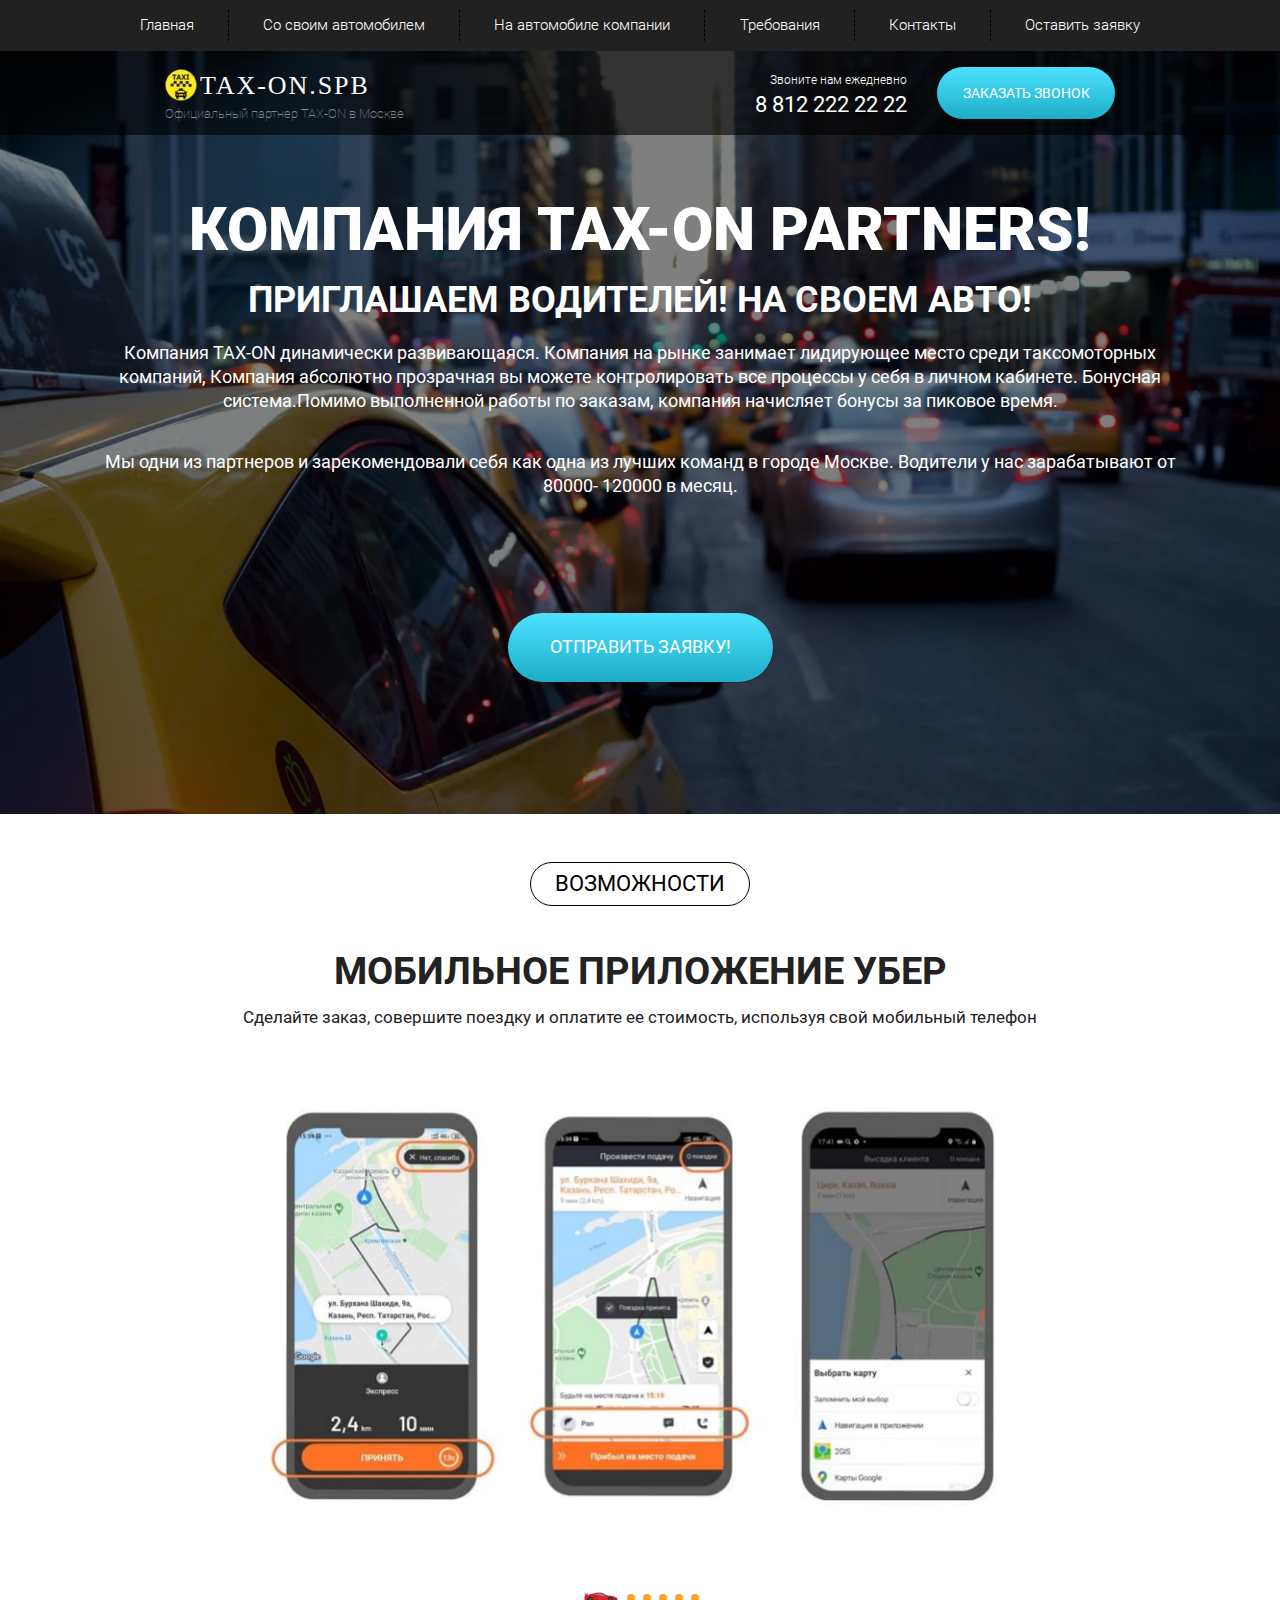
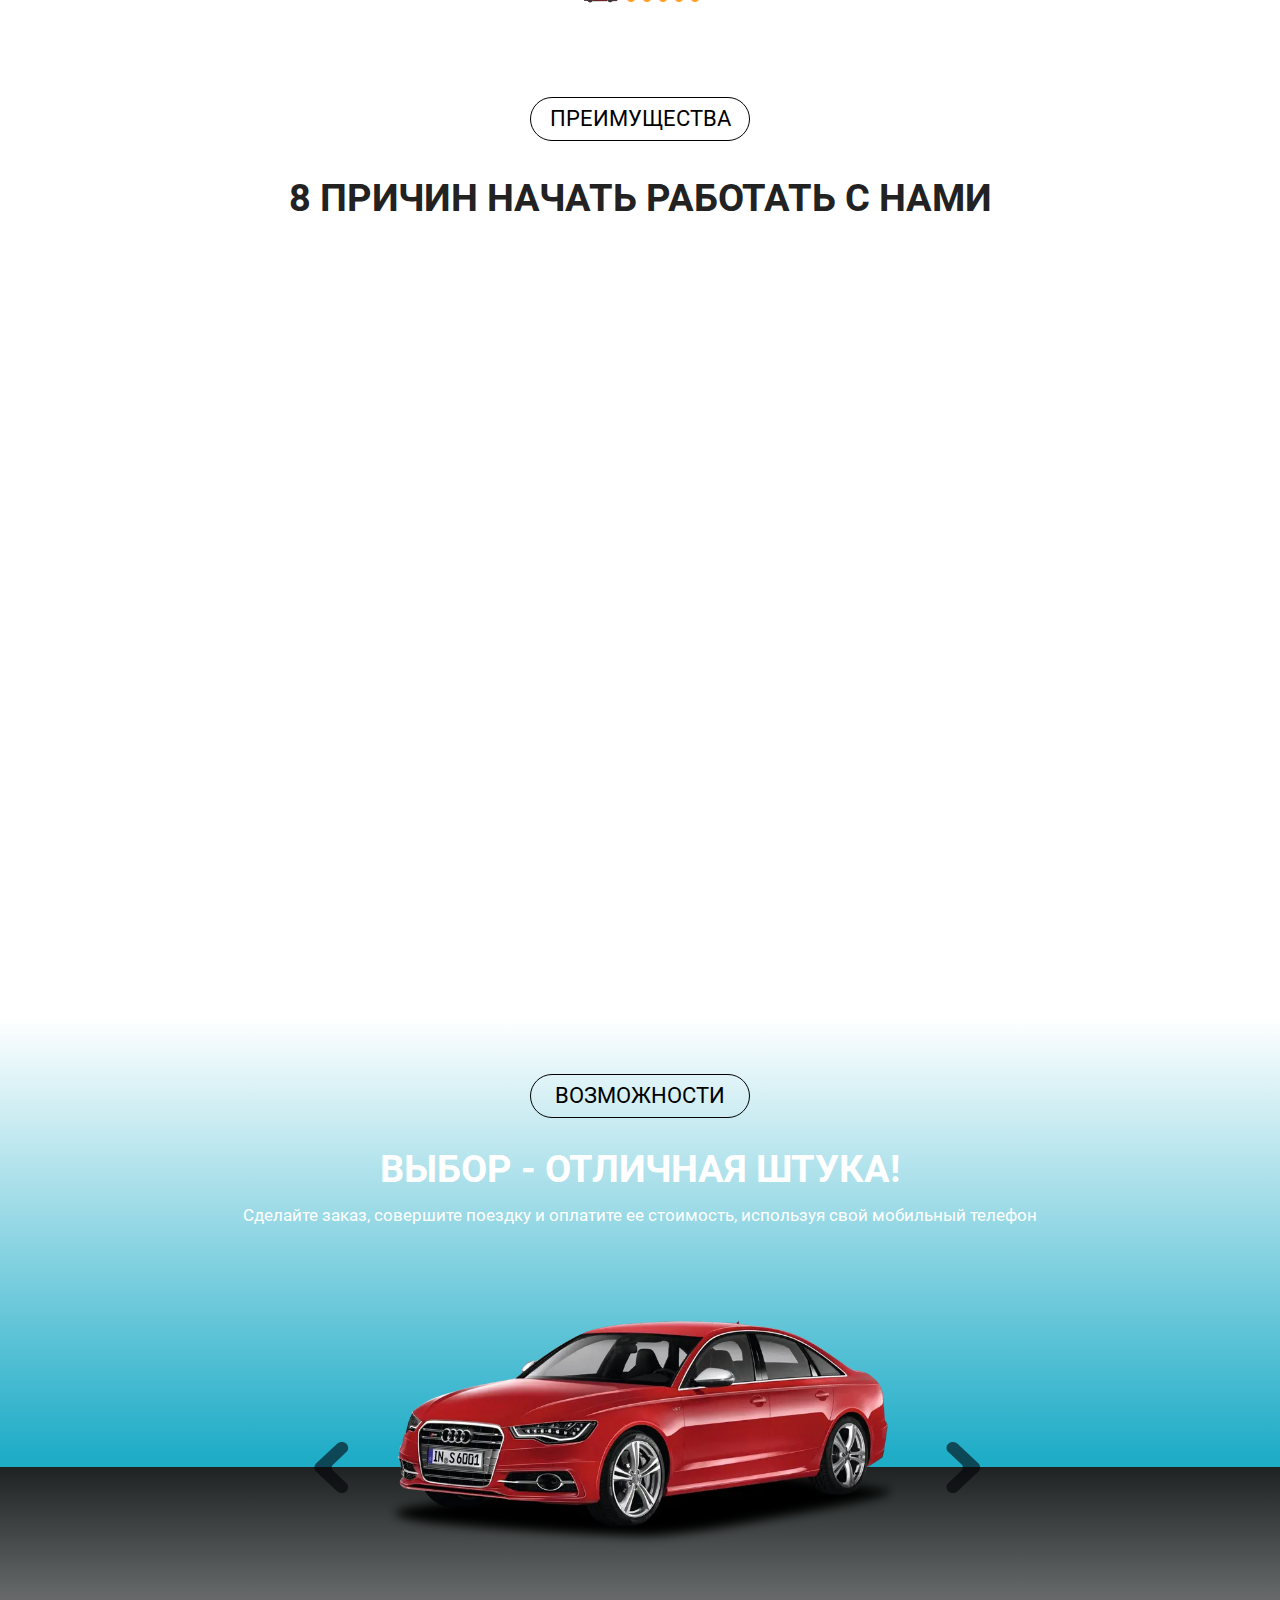
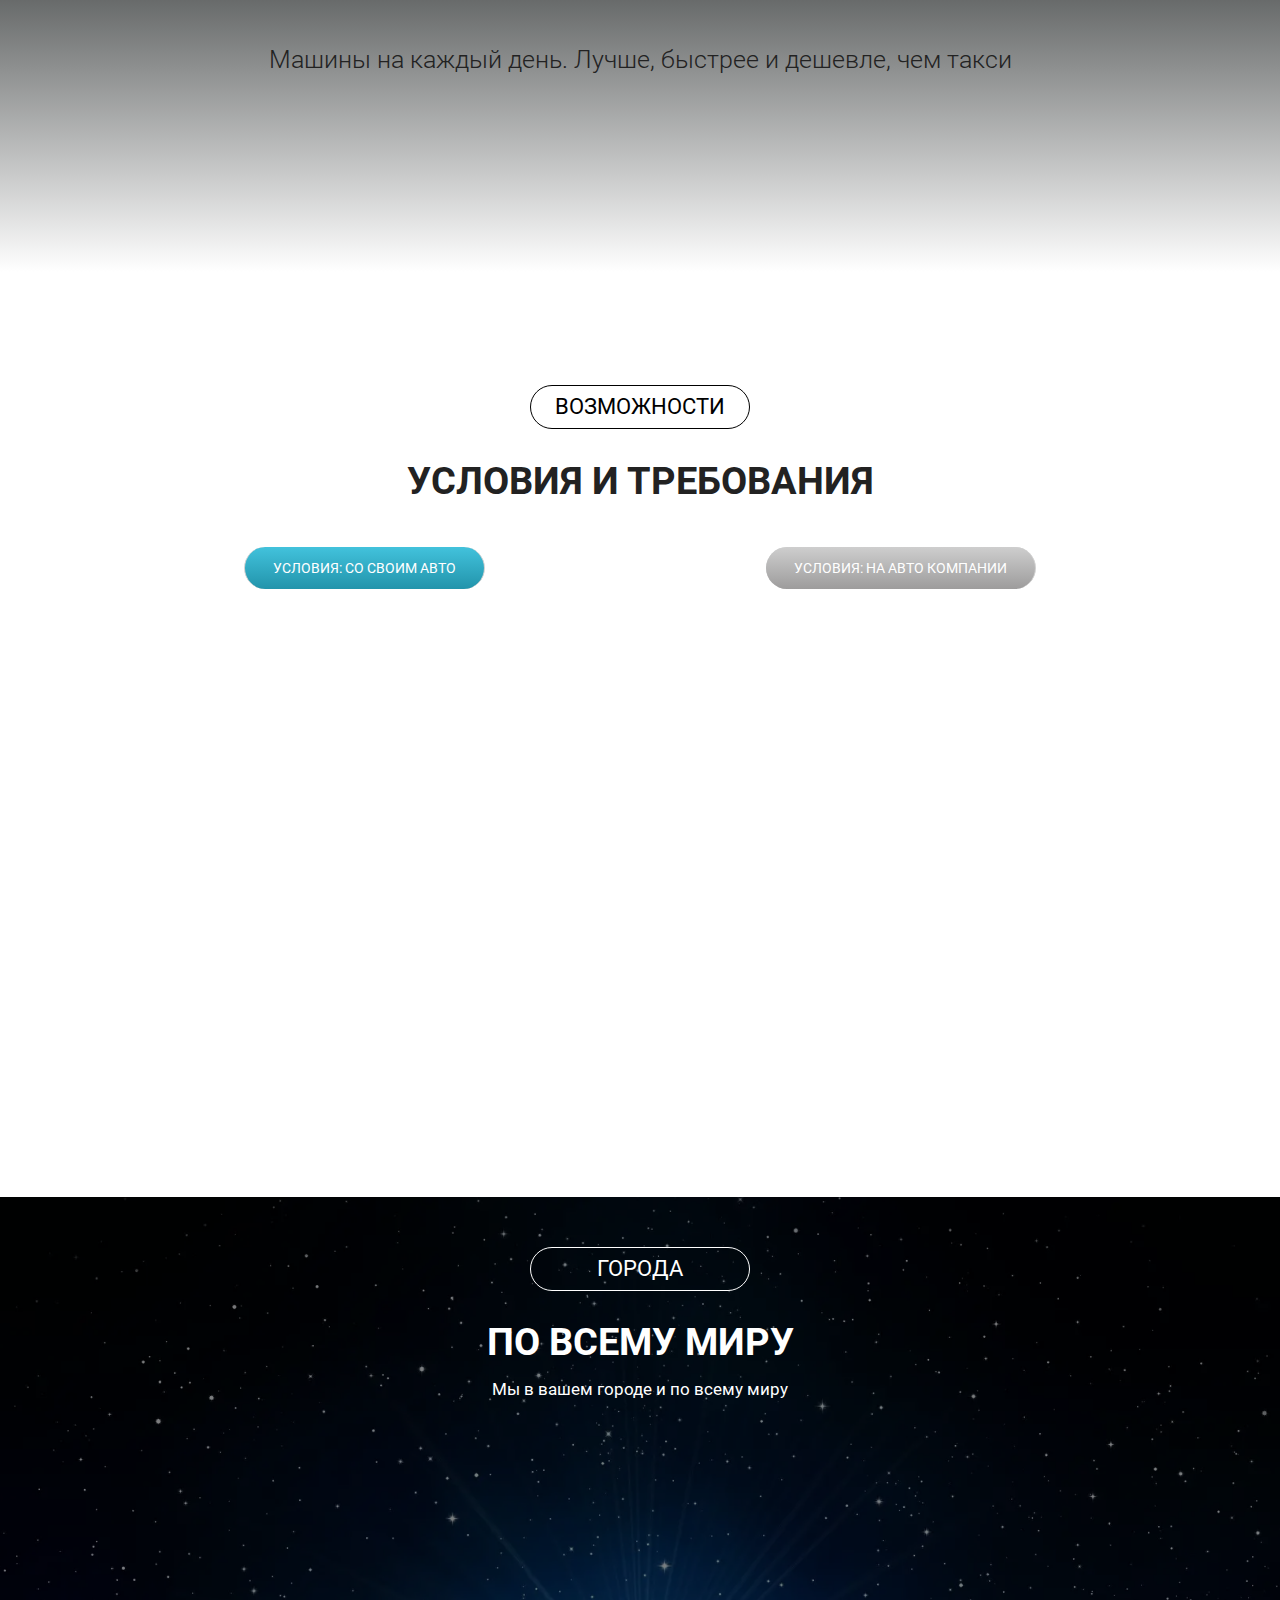
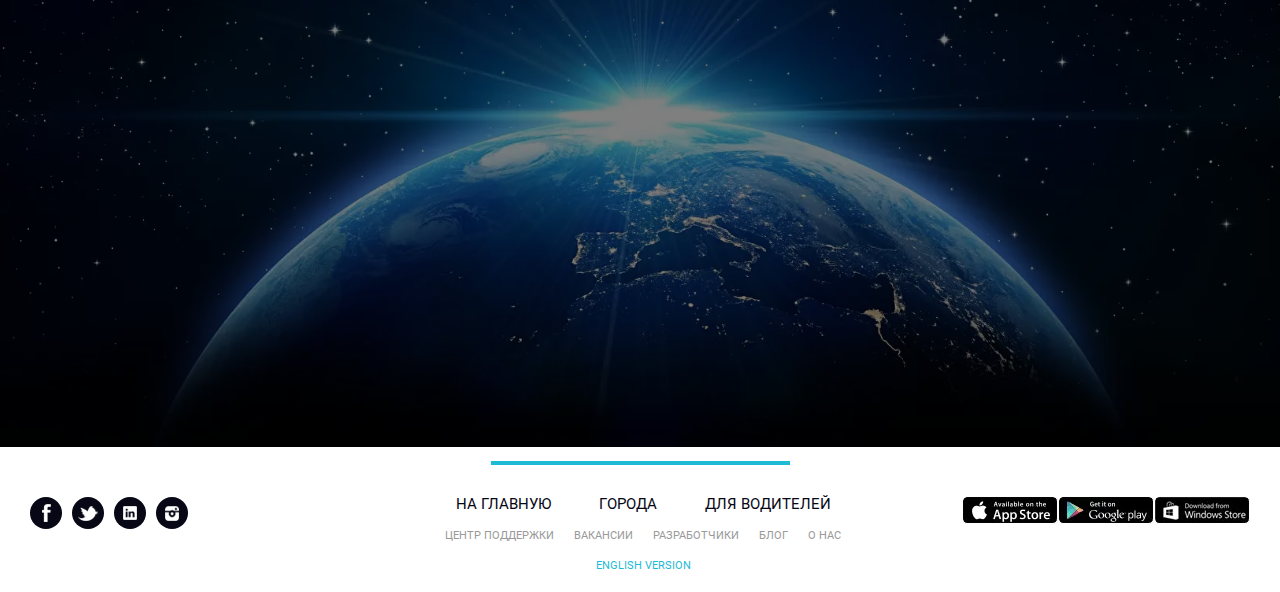
==== commit 52e38129: "v1.0 is ready" ====
--- a/Taxi-landing-rus/index.html
+++ b/Taxi-landing-rus/index.html
@@ -1,17 +1,18 @@
 <!DOCTYPE html>-<html lang="en">+<html lang="ru">  <head> 	<meta charset="UTF-8"> 	<meta http-equiv="X-UA-Compatible" content="IE=edge"> 	<meta name="viewport" content="width=device-width, initial-scale=1.0"> 	<link rel="stylesheet" href="css/style.min.css">+	<link rel="shortcut icon" type="image/icon" href="img/favicon/favicon-32x32.png"> 	<title>Taxi</title>+	 </head>  <body> 	<div class="global-wrapper">- 		<nav class="menu"> 			<div class="burger" id="burger"> 				<span class="burger__line line"></span>@@ -22,56 +23,55 @@
 				</li> 				<li class="menu__item-border"></li> 				<li class="menu__item">-					<a href="#" class="menu__link">Со своим автомобилем</a>+					<a href="#requirement" class="menu__link">Со своим автомобилем</a> 				</li> 				<li class="menu__item-border"></li> 				<li class="menu__item">-					<a href="#" class="menu__link">На автомобиле компании</a>+					<a href="#requirement" class="menu__link">На автомобиле компании</a> 				</li> 				<li class="menu__item-border"></li> 				<li class="menu__item">-					<a href="#" class="menu__link">Требования</a>+					<a href="#requirement" class="menu__link">Требования</a> 				</li> 				<li class="menu__item-border"></li> 				<li class="menu__item">-					<a href="#" class="menu__link">Контакты</a>+					<a href="#map" class="menu__link">Контакты</a> 				</li> 				<li class="menu__item-border"></li> 				<li class="menu__item">-					<a href="#" class="menu__link modal-activator3">Оставить заявку</a>+					<div data-modal='consultation'class="menu__link modal-activator3">Оставить заявку</div> 				</li> 			</ul> 		</nav>--		<header class="header">+		<header class="header wow animate__animated animate__fadeInLeftBig" data-wow-delay="2s" > 			<div class="container"> 				<div class="header__elements"> 					<div class="header__element"> 						<picture><source srcset="img/logo/logo.webp" type="image/webp"><img class="header__logo" src="img/logo/logo.png" alt="logo"></picture>-						<span class="header__site-name">uber777.moscow</span>-						<h4 class="header__official">Официальный партнер Uber в Москве</h4>+						<span class="header__site-name">TAX-ON.SPB</span>+						<h4 class="header__official">Официальный партнер TAX-ON в Москве</h4> 					</div> 					<div class="header__element header__element_right"> 						<div class="header__contacts"> 							<div class="header__contact-text">Звоните нам ежедневно</div>-							<a href="tel:+74957970988" class="header__contact-number">8 495 797 09 88</a>-						</div>-						<button class="header__button button modal-activator1">заказать звонок</button>+							<a href="tel:+78122222222" class="header__contact-number">8 812 222 22 22</a>+						</div>+						<button data-modal='consultation' class="header__button button modal-activator1">заказать звонок</button> 					</div> 				</div> 			</div> 		</header> 		<main class="main">-			<section class="invite">+			<section class="invite" id="invite"> 				<div class="background-image"> 					<div class="background-image__flex-element background-image__flex-element_substrape"> 						<picture><source srcset="img/background/main_bg.webp" type="image/webp"><img class="background-image__img" src="img/background/main_bg.jpg" alt=""></picture> 					</div> 				</div> 				<div class="container">-					<h1 class="invite__title">КОМПАНИЯ UBER PARTNERS!</h1>+					<h1 class="invite__title">КОМПАНИЯ TAX-ON PARTNERS!</h1> 					<h2 class="invite__subtitle">ПРИГЛАШАЕМ ВОДИТЕЛЕЙ! НА СВОЕМ АВТО!</h2>-					<p class="invite__text">Компания UBER динамически развивающаяся. Компания на рынке занимает лидирующее+					<p class="invite__text">Компания TAX-ON динамически развивающаяся. Компания на рынке занимает лидирующее 						место среди 						таксомоторных компаний, Компания абсолютно прозрачная вы можете контролировать все процессы у себя в 						личном кабинете. Бонуcная система.Помимо выполненной работы по заказам, компания начисляет бонусы за@@ -79,11 +79,11 @@
 					<p class="invite__text">Мы одни из партнеров и зарекомендовали себя как одна из лучших команд в городе 						Москве. Водители у нас 						зарабатывают от 80000- 120000 в месяц.</p>-					<div class="invite__button button modal-activator2">ОТПРАВИТЬ ЗАЯВКУ!</div>-				</div>-			</section>--			<section class="mobile">+					<div data-modal='consultation' class="invite__button button wow animate__animated animate__pulse" data-wow-duration="3s" data-wow-iteration="infinite">ОТПРАВИТЬ ЗАЯВКУ!</div>+				</div>+			</section>++			<section class="mobile" id="mobile"> 				<div class="container"> 					<h2 class="mobile__title title">Возможности</h2> 					<h3 class="mobile__subtitle subtitle">мобильное приложение убер</h3>@@ -108,12 +108,12 @@
 				</div> 			</section> -			<section class="advantages">+			<section class="advantages" id="advantages"> 				<div class="container"> 					<h2 class="advantages__title title">преимущества</h2> 					<h3 class="advantages__subtitle subtitle">8 причин начать работать с нами</h3> 					<div class="advantages__flex-container">-						<div class="flex-item">+						<div class="flex-item wow animate__animated animate__fadeInLeftBig" data-wow-delay="0.6s"> 							<div class="flex-item__img"> 								<picture><source srcset="img/icon/1.webp" type="image/webp"><img src="img/icon/1.png" alt="" class="flex-item__image"></picture> 							</div>@@ -126,7 +126,7 @@
 							</div> 						</div> -						<div class="flex-item">+						<div class="flex-item wow animate__animated animate__fadeInRightBig" data-wow-delay="0.6s"> 							<div class="flex-item__img"> 								<picture><source srcset="img/icon/2.webp" type="image/webp"><img src="img/icon/2.png" alt="" class="flex-item__image"></picture> 							</div>@@ -138,7 +138,7 @@
 							</div> 						</div> -						<div class="flex-item">+						<div class="flex-item wow animate__animated animate__fadeInLeftBig" data-wow-delay="0.6s"> 							<div class="flex-item__img"> 								<picture><source srcset="img/icon/3.webp" type="image/webp"><img src="img/icon/3.png" alt="" class="flex-item__image"></picture> 							</div>@@ -151,7 +151,7 @@
 							</div> 						</div> -						<div class="flex-item">+						<div class="flex-item wow animate__animated animate__fadeInRightBig" data-wow-delay="0.6s"> 							<div class="flex-item__img"> 								<picture><source srcset="img/icon/4.webp" type="image/webp"><img src="img/icon/4.png" alt="" class="flex-item__image"></picture> 							</div>@@ -164,7 +164,7 @@
 							</div> 						</div> -						<div class="flex-item">+						<div class="flex-item wow animate__animated animate__fadeInLeftBig" data-wow-delay="0.6s"> 							<div class="flex-item__img"> 								<picture><source srcset="img/icon/5.webp" type="image/webp"><img src="img/icon/5.png" alt="" class="flex-item__image"></picture> 							</div>@@ -177,7 +177,7 @@
 							</div> 						</div> -						<div class="flex-item">+						<div class="flex-item wow animate__animated animate__fadeInRightBig" data-wow-delay="0.6s"> 							<div class="flex-item__img"> 								<picture><source srcset="img/icon/6.webp" type="image/webp"><img src="img/icon/6.png" alt="" class="flex-item__image"></picture> 							</div>@@ -189,18 +189,18 @@
 							</div> 						</div> -						<div class="flex-item">+						<div class="flex-item wow animate__animated animate__fadeInLeftBig" data-wow-delay="0.6s"> 							<div class="flex-item__img"> 								<picture><source srcset="img/icon/7.webp" type="image/webp"><img src="img/icon/7.png" alt="" class="flex-item__image"></picture> 							</div> 							<div class="flex-item__content"> 								<h3 class="flex-item__title">Круглосуточная поддержка</h3>-								<p class="flex-item__text">В Uber действует круглосуточная поддержка водителей по электронной+								<p class="flex-item__text">В TAX-ON действует круглосуточная поддержка водителей по электронной 									почте. Если что-то непонятно, Вы всегда можете задать вопрос через On-line консультацию.</p> 							</div> 						</div> -						<div class="flex-item">+						<div class="flex-item wow animate__animated animate__fadeInRightBig" data-wow-delay="0.6s"> 							<div class="flex-item__img"> 								<picture><source srcset="img/icon/8.webp" type="image/webp"><img src="img/icon/8.png" alt="" class="flex-item__image"></picture> 							</div>@@ -215,7 +215,7 @@
 				</div> 			</section> -			<section class="uppertunity">+			<section class="uppertunity" id="uppertunity">   				<div class="swiper-uppertunity-wraper">@@ -227,16 +227,16 @@
 								<picture><source srcset="img/slider/car1.webp" type="image/webp"><img class="uppertunity__img-size" src="img/slider/car1.png" alt=""></picture> 							</div> 							<div class="swiper-slide">-								<picture><source srcset="img/slider/car5.webp" type="image/webp"><img class="uppertunity__img-size"  src="img/slider/car5.png" alt=""></picture>+								<picture><source srcset="img/slider/car5.webp" type="image/webp"><img class="uppertunity__img-size" src="img/slider/car5.png" alt=""></picture> 							</div> 							<div class="swiper-slide">-								<picture><source srcset="img/slider/car3.webp" type="image/webp"><img class="uppertunity__img-size"  src="img/slider/car3.png" alt=""></picture>+								<picture><source srcset="img/slider/car3.webp" type="image/webp"><img class="uppertunity__img-size" src="img/slider/car3.png" alt=""></picture> 							</div> 							<div class="swiper-slide">-								<picture><source srcset="img/slider/car4.webp" type="image/webp"><img class="uppertunity__img-size"  src="img/slider/car4.png" alt=""></picture>+								<picture><source srcset="img/slider/car4.webp" type="image/webp"><img class="uppertunity__img-size" src="img/slider/car4.png" alt=""></picture> 							</div> 							<div class="swiper-slide">-								<picture><source srcset="img/slider/car2.webp" type="image/webp"><img class="uppertunity__img-size"  src="img/slider/car2.png" alt=""></picture>+								<picture><source srcset="img/slider/car2.webp" type="image/webp"><img class="uppertunity__img-size" src="img/slider/car2.png" alt=""></picture> 							</div> 						</div> 						<div class=" uppertunity__swiper-button-next swiper-button-next"></div>@@ -263,29 +263,33 @@
 				</div> 			</section> -			<section class="requirement">+			<section class="requirement" id="requirement">  				<div class="container"> 					<h2 class="requirement__title title">возможности</h2> 					<h3 class="requirement__subtitle subtitle">условия и требования</h3> 					<div class="requirement__wrapper jq-tab-wrapper" id="horizontalTab"> 						<div class="requirement__tab-menu jq-tab-menu">-							<div class="requirement__tab jq-tab-title active button" data-tab="1">УСЛОВИЯ: со своим авто:</div>-							<div class="requirement__tab jq-tab-title button" data-tab="2">УСЛОВИЯ: на авто компании:</div>-						</div>-						<div class="jq-tab-content-wrapper">+							<div class="requirement__tab jq-tab-title active button" data-tab="1">УСЛОВИЯ: со своим авто</div>+							<div class="requirement__tab jq-tab-title button" data-tab="2">УСЛОВИЯ: на авто компании</div>+						</div>+						+						<div class="jq-tab-content-wrapper wow animate__animated animate__fadeInUp" data-wow-delay="0.5s"> 							<div class="requirement__tab-content car jq-tab-content active" data-tab="1"> 								<div class="requirement__ul-wrapper"> 									<ul class="requirement__list pluses"> 										<li class=" requirement__item-title plus">Преимущества</li>-										<li class="requirement__item plus">Подключаем к системе UBER  под 10%.</li>-										<li class="requirement__item plus">Ни каких взносов  0%!</li>+										<li class="requirement__item plus">Подключаем к системе TAX-ON под 10%.</li>+										<li class="requirement__item plus">Ни каких взносов 0%!</li> 										<li class="requirement__item plus">Можем подключать удаленно без приезда в офис</li> 										<li class="requirement__item plus">ИП не требуется</li>-										<li class="requirement__item plus">Заказы распределяются без учета рейтинга ближайшим водителям</li>+										<li class="requirement__item plus">Заказы распределяются без учета рейтинга ближайшим+											водителям</li> 										<li class="requirement__item plus">Работа только по безналичному расчету</li>-										<li class="requirement__item plus">Деньги перечисляем на карту водителю или наличными в офисе</li>-										<li class="requirement__item-add plus">В день заработок составляет 7000-12000р + бонус 3000т рублей</li>+										<li class="requirement__item plus">Деньги перечисляем на карту водителю или наличными в+											офисе</li>+										<li class="requirement__item-add plus">В день заработок составляет 7000-12000р + бонус+											3000т рублей</li> 									</ul> 								</div> @@ -293,7 +297,8 @@
 									<ul class="requirement__list required"> 										<li class="requirement__item-title require">ТРЕБОВАНИЕ:</li> 										<li class="requirement__item require">Наличие автомобиля без рекламы</li>-										<li class="requirement__item require">Автомобиль не должен быть желтый и не с желтыми номерами</li>+										<li class="requirement__item require">Автомобиль не должен быть желтый и не с желтыми+											номерами</li> 										<li class="requirement__item require">Машина не старше 3 лет</li> 										<li class="requirement__item require">Стаж вождения не менее 3 лет</li> 										<li class="requirement__item require">Дивайс на системе андроид 4.0и выше(самсунг)</li>@@ -305,7 +310,8 @@
 										<li class="requirement__item document">СтС</li> 										<li class="requirement__item document">Лицензия( если есть)</li> 										<li class="requirement__item document">Номер телефона</li>-										<li class="requirement__item document">Номер карты для перечисления денег(указать в письме)!</li>+										<li class="requirement__item document">Номер карты для перечисления денег(указать в+											письме)!</li> 									</ul> 								</div> @@ -318,7 +324,8 @@
 											<li class="requirement__item-title plus">Преимущества</li> 											<li class="requirement__item plus">Предоставляем авто без залога</li> 											<li class="requirement__item plus">Без ежедневных выплат по аренде</li>-											<li class="requirement__item plus">Среда пятница и суббота работа на компанию остальные дни вы работаете на себя</li>+											<li class="requirement__item plus">Среда пятница и суббота работа на компанию остальные+												дни вы работаете на себя</li> 										</ul> 									</div> 									<div class="requirement__ul-wrapper">@@ -334,7 +341,8 @@
 											<li class="requirement__item document">СтС</li> 											<li class="requirement__item document">Лицензия( если есть)</li> 											<li class="requirement__item document">Номер телефона</li>-											<li class="requirement__item document">Номер карты для перечисления денег(указать в письме)!</li>+											<li class="requirement__item document">Номер карты для перечисления денег(указать в+												письме)!</li> 										</ul> 									</div> 								</div>@@ -347,19 +355,17 @@
  			</section> -			<section class="map">-						<div class="background-image map__background-image">-							<div class="background-image__flex-element">-								<picture><source srcset="img/background/mapBG.webp" type="image/webp"><img class="map__ img background-image__img" src="img/background/mapBG.jpg" alt=""></picture>-							</div>-						</div>-						<div class="map__flex-container">-							<h2 class="map__title title">города</h2>-							<h3 class="map__subtitle subtitle">По всему миру</h3>-							<h4 class="map__undertext undertext">Мы в вашем городе и по всему миру</h4>-							<div class="map__all-cities close__menu">посмотреть все города</div>-						</div>-						+			<section class="map" id="map">+				<div class="background-image map__background-image">+					<div class="background-image__flex-element background-image__flex-element_substrape">+						<picture><source srcset="img/background/mapBG.webp" type="image/webp"><img class="map__ img background-image__img" src="img/background/mapBG.jpg" alt=""></picture>+					</div>+				</div>+				<div class="map__flex-container">+					<h2 class="map__title title">города</h2>+					<h3 class="map__subtitle subtitle">По всему миру</h3>+					<h4 class="map__undertext undertext">Мы в вашем городе и по всему миру</h4>+					<div class="map__all-cities close__menu wow animate__animated animate__pulse" data-wow-duration="3s" data-wow-iteration="infinite">посмотреть все города</div> 				</div> 			</section> 		</main>@@ -378,8 +384,8 @@
 					<div class="footer__flex-element footer__flex-element-centered"> 						<ul class="footer__menu"> 							<li class="footer__menu-item"><a href="#">на главную</a></li>-							<li class="footer__menu-item"><a href="#">города</a></li>-							<li class="footer__menu-item"><a href="#">для водителей</a></li>+							<li class="footer__menu-item"><a href="#map">города</a></li>+							<li class="footer__menu-item"><a href="#requirement">для водителей</a></li> 						</ul> 						<ul class="footer__info"> 							<li class="footer__info-item"><a href="#">центр поддержки</a></li>@@ -389,7 +395,7 @@
 							<li class="footer__info-item"><a href="#">о нас</a></li> 						</ul> 						<div class="footer__language">-							<a href="#">русский</a>+							<a href="#">English version </a> 						</div>  					</div>@@ -400,60 +406,60 @@
 					</div> 				</div> 			</div>-			-			 		</footer>-		--			<!--Modals-->-			<ul class="sidebar">-				<li class="sidebar__close close__menu2">&#10006;</li>-				<li class="sidebar__item-choice">Ваш город:</li>-				<li class="sidebar__item sidebar__item-city"><a href="#">Москва</a>-					</li>-				<li class="sidebar__item sidebar__item-city"><a href="#">Санкт-Петербург</a>-					</li>-				<li class="sidebar__item sidebar__item-city"><a href="#">Казань</a>-					</li>-				<li class="sidebar__item sidebar__item-city"><a href="#">Нижний-Новгород</a>-					</li>-				<li class="sidebar__item sidebar__item-city"><a href="#">Сочи</a>-					</li>-				<li class="sidebar__item sidebar__item-city"><a href="#">Красноярск</a>-					</li>-				<li class="sidebar__item sidebar__item-city"><a href="#">Екатеринбург</a>-					</li>-				<li class="sidebar__item sidebar__item-city"><a href="#">Иркутск</a>-					</li>-				<li class="sidebar__item sidebar__item-city"><a href="#">Хабаровск</a>-					</li>-				<li class="sidebar__item sidebar__item-city"><a href="#">Владивосток</a>-					</li>-			</ul>--			<div class="overlay">-				<div class="modal" id="mail-form">-					<div class="modal__close">&times;</div>-					<div class="modal__subtitle">Просто заполните форму заявки</div>-					<div class="modal__descr">и мы перезвоним вам в течении 10 минут...</div>-					<form class="feed-form " action="#">-						<input name="name" placeholder="Ваше имя" type="text" required>-						<input name="phone" placeholder="Ваш телефон" required>-						<input name="email" placeholder="Ваш E-mail" type="email" required>-						<button class="button button_submit" type="submit">отправить</button>-					</form>-				</div>+	</div>++	<!--Modals-->+	<ul class="sidebar">+		<li class="sidebar__close close__menu2">&#10006;</li>+		<li class="sidebar__item-choice">Ваш город:</li>+		<li class="sidebar__item sidebar__item-city"><a href="#">Москва</a>+		</li>+		<li class="sidebar__item sidebar__item-city"><a href="#">Санкт-Петербург</a>+		</li>+		<li class="sidebar__item sidebar__item-city"><a href="#">Казань</a>+		</li>+		<li class="sidebar__item sidebar__item-city"><a href="#">Нижний-Новгород</a>+		</li>+		<li class="sidebar__item sidebar__item-city"><a href="#">Сочи</a>+		</li>+		<li class="sidebar__item sidebar__item-city"><a href="#">Красноярск</a>+		</li>+		<li class="sidebar__item sidebar__item-city"><a href="#">Екатеринбург</a>+		</li>+		<li class="sidebar__item sidebar__item-city"><a href="#">Иркутск</a>+		</li>+		<li class="sidebar__item sidebar__item-city"><a href="#">Хабаровск</a>+		</li>+		<li class="sidebar__item sidebar__item-city"><a href="#">Владивосток</a>+		</li>+	</ul>++	<div class="overlay">+		<div class="modal" id="consultation">+			<div class="modal__close">&times;</div>+			<div class="modal__subtitle">Просто заполните форму заявки</div>+			<div class="modal__descr">и мы перезвоним вам в течении 10 минут</div>+			<form class="feed-form feed-form_mt25" action="#">+				<input name="name" placeholder="Ваше имя" type="text">+				<input name="phone" placeholder="Ваш телефон">+				<input name="email" placeholder="Ваш E-mail" type="email">+				<button class="button button_submit">заказать консультацию</button>+			</form>+		</div>++		<div class="overlay">+			<div class="modal modal_mini" id="thanks">+				<div class="modal__close">&times;</div>+				<div class="modal__subtitle">Спасибо за вашу заявку!</div>+				<div class="modal__descr">Наш менеджер свяжется с вами+					в ближайшее время!</div> 			</div>-			-			<div class="overlay">-				<div class="modal modal-send-success" id="">-					<div class="modal__close">&times;</div>-					<div class="modal__subtitle">Письмо отправлено! </div>-			</div>--+		</div> 	</div>-+	<div class="arrow-up">+		<a class="arrow-up__img" href="#"></a>+	</div> 	<script src="js/script.min.js"></script> </body> --- a/Taxi-landing-rus/css/style.min.css
+++ b/Taxi-landing-rus/css/style.min.css
@@ -1,5 +1,11 @@
-@font-face{font-family:Roboto;font-display:swap;src:url(../fonts/Roboto-Thin.woff) format("woff"),url(../fonts/Roboto-Thin.woff2) format("woff2");font-weight:100;font-style:Thin}@font-face{font-family:Roboto;font-display:swap;src:url(../fonts/Roboto-Light.woff) format("woff"),url(../fonts/Roboto-Light.woff2) format("woff2");font-weight:300;font-style:Light}@font-face{font-family:Roboto;font-display:swap;src:url(../fonts/Roboto-Regular.woff) format("woff"),url(../fonts/Roboto-Regular.woff2) format("woff2");font-weight:400;font-style:Regular}@font-face{font-family:Roboto;font-display:swap;src:url(../fonts/Roboto-Medium.woff) format("woff"),url(../fonts/Roboto-Medium.woff2) format("woff2");font-weight:500;font-style:Medium}@font-face{font-family:Roboto;font-display:swap;src:url(../fonts/Roboto-Bold.woff) format("woff"),url(../fonts/Roboto-Bold.woff2) format("woff2");font-weight:700;font-style:Bold}@font-face{font-family:Roboto;font-display:swap;src:url(../fonts/Roboto-black.woff) format("woff"),url(../fonts/Roboto-black.woff2) format("woff2");font-weight:900;font-style:#000}@font-face{font-family:"Nokia-Sans-S60;";font-display:swap;src:url(../fonts/NokiaSansS60.woff) format("woff"),url(../fonts/NokiaSansS60.woff2) format("woff2");font-weight:400;font-style:Regular}*{padding:0;margin:0;border:0}*,:after,:before{-webkit-box-sizing:border-box;box-sizing:border-box}:active,:focus{outline:0}a:active,a:focus{outline:0}aside,footer,header,nav{display:block}body,html{height:100%;width:100%;font-size:100%;line-height:1;font-size:14px;-ms-text-size-adjust:100%;-moz-text-size-adjust:100%;-webkit-text-size-adjust:100%}button,input,textarea{font-family:inherit}input::-ms-clear{display:none}button{cursor:pointer}button::-moz-focus-inner{padding:0;border:0}a,a:visited{text-decoration:none}a:hover{text-decoration:none}ul li{list-style:none}img{vertical-align:top}h1,h2,h3,h4,h5,h6{font-size:inherit;font-weight:inherit}body.lock{overflow:hidden}.global-wrapper{overflow:hidden}.container{max-width:1120px;padding:0 10px;margin:0 auto}*{font-family:Roboto;font-weight:400}.background-image{position:absolute;width:100%;height:100%;top:0;left:0;display:-webkit-box;display:-ms-flexbox;display:flex;z-index:-1}.background-image__flex-element{-webkit-box-flex:0;-ms-flex:0 0 100%;flex:0 0 100%;position:relative}.background-image__flex-element_substrape::after{content:"";position:absolute;width:100%;height:100%;top:0;right:0;left:0;bottom:0;background:rgba(0,0,0,.5)}.background-image__img{width:100%;height:100%;top:0;left:0;-o-object-fit:cover;object-fit:cover;position:absolute;top:0;left:0}.button{background-image:-webkit-gradient(linear,left bottom,left top,from(#1eacc7),to(#4ce2ff));background-image:-o-linear-gradient(bottom,#1eacc7 0,#4ce2ff 100%);background-image:linear-gradient(0deg,#1eacc7 0,#4ce2ff 100%);border-radius:36px;-webkit-box-shadow:1px 1px 0 0 rgba(0,0,0,.2);box-shadow:1px 1px 0 0 rgba(0,0,0,.2);font-size:14px;text-transform:uppercase;color:#fff;cursor:pointer;-webkit-transition:all .5s;-o-transition:all .5s;transition:all .5s}.button:hover{-webkit-transform:translateY(-5px);-ms-transform:translateY(-5px);transform:translateY(-5px);-webkit-transition:all .5s;-o-transition:all .5s;transition:all .5s}.title{margin:0 auto;font-size:22px;text-transform:uppercase;border:1px solid #000;text-align:center;width:220px;padding:10px 0;border-radius:25px}.subtitle{text-align:center;font-size:38px;font-weight:700;text-transform:uppercase;color:#222}.under-text{font-size:17px;font-weight:400;color:#222;text-align:center}.swiper-container{width:100%;padding-top:50px;padding-bottom:50px}.swiper-slide{background-position:center;background-size:contain;background-repeat:no-repeat;width:100%;max-height:600px}.swiper-pagination-bullets{display:-webkit-box;display:-ms-flexbox;display:flex;-webkit-box-align:center;-ms-flex-align:center;align-items:center;-webkit-box-pack:center;-ms-flex-pack:center;justify-content:center}.swiper-pagination-bullets>.swiper-pagination-bullet{background-color:#ffa228;opacity:1}.swiper-pagination-bullets>.swiper-pagination-bullet-active{background:url(../img/icon/car.png) 0 0/contain no-repeat;height:37px;width:37px}.sidebar{-webkit-box-orient:vertical;-webkit-box-direction:normal;-ms-flex-direction:column;flex-direction:column;padding:7% 0 3% 20px;height:100%;width:40%;overflow-x:hidden;overflow-y:auto;z-index:300;position:fixed;top:0;left:0;border-right:1px solid #aeabab;-webkit-transform:translateX(-110%);-ms-transform:translateX(-110%);transform:translateX(-110%);background:#fff;-webkit-transition:all .7s;-o-transition:all .7s;transition:all .7s}.sidebar_active{-webkit-transform:translateX(0);-ms-transform:translateX(0);transform:translateX(0);-webkit-transition:all .7s;-o-transition:all .7s;transition:all .7s}.sidebar__close{cursor:pointer;position:absolute;right:31px;top:77px;color:red;font-size:27px}.sidebar__item{text-align:left;font-size:23px;font-weight:400;text-transform:uppercase;position:relative}.sidebar__item a{color:inherit}.sidebar__item:hover{color:#1eacc7;-webkit-transform:translateX(20px);-ms-transform:translateX(20px);transform:translateX(20px);-webkit-transition:all .5s;-o-transition:all .5s;transition:all .5s}.sidebar__item::after{content:"";position:absolute;width:80%;height:1px;background:#aeabab;bottom:-40%;left:0}.sidebar__item-choice{color:#1eacc7;font-weight:900;font-size:27px;text-align:center}.sidebar__item-city{margin-top:20px}.overlay{position:fixed;top:0;left:0;bottom:0;right:0;background:#000000ad;z-index:10000;display:none;-webkit-box-pack:center;-ms-flex-pack:center;justify-content:center;-webkit-box-align:center;-ms-flex-align:center;align-items:center}.overlay_active{display:-webkit-box;display:-ms-flexbox;display:flex}.modal{padding:30px;width:310px;height:400px;background:#1eacc7;position:relative;border-radius:10px}.modal-send-success{height:110px;padding-top:45px}.modal__close{position:absolute;color:#fff;font-size:52px;top:-3px;right:13px}.modal__subtitle{font-size:25px;color:#fff;text-align:center}.modal__descr{margin-top:25px;font-size:15px;color:#fff}.feed-form input{width:100%;margin-top:20px;padding:9px 16px;border-radius:15px}.feed-form input:first-child{margin-top:40px}.button_submit{margin:0 auto;margin-top:30px;padding:10px 40px;display:block}@font-face{font-family:swiper-icons;src:url("data:application/font-woff;charset=utf-8;base64, [base64]//wADZ2x5ZgAAAywAAADMAAAD2MHtryVoZWFkAAABbAAAADAAAAA2E2+eoWhoZWEAAAGcAAAAHwAAACQC9gDzaG10eAAAAigAAAAZAAAArgJkABFsb2NhAAAC0AAAAFoAAABaFQAUGG1heHAAAAG8AAAAHwAAACAAcABAbmFtZQAAA/gAAAE5AAACXvFdBwlwb3N0AAAFNAAAAGIAAACE5s74hXjaY2BkYGAAYpf5Hu/j+W2+MnAzMYDAzaX6QjD6/4//Bxj5GA8AuRwMYGkAPywL13jaY2BkYGA88P8Agx4j+/8fQDYfA1AEBWgDAIB2BOoAeNpjYGRgYNBh4GdgYgABEMnIABJzYNADCQAACWgAsQB42mNgYfzCOIGBlYGB0YcxjYGBwR1Kf2WQZGhhYGBiYGVmgAFGBiQQkOaawtDAoMBQxXjg/wEGPcYDDA4wNUA2CCgwsAAAO4EL6gAAeNpj2M0gyAACqxgGNWBkZ2D4/wMA+xkDdgAAAHjaY2BgYGaAYBkGRgYQiAHyGMF8FgYHIM3DwMHABGQrMOgyWDLEM1T9/w8UBfEMgLzE////P/5//f/V/xv+r4eaAAeMbAxwIUYmIMHEgKYAYjUcsDAwsLKxc3BycfPw8jEQA/[base64]/uznmfPFBNODM2K7MTQ45YEAZqGP81AmGGcF3iPqOop0r1SPTaTbVkfUe4HXj97wYE+yNwWYxwWu4v1ugWHgo3S1XdZEVqWM7ET0cfnLGxWfkgR42o2PvWrDMBSFj/IHLaF0zKjRgdiVMwScNRAoWUoH78Y2icB/yIY09An6AH2Bdu/UB+yxopYshQiEvnvu0dURgDt8QeC8PDw7Fpji3fEA4z/PEJ6YOB5hKh4dj3EvXhxPqH/SKUY3rJ7srZ4FZnh1PMAtPhwP6fl2PMJMPDgeQ4rY8YT6Gzao0eAEA409DuggmTnFnOcSCiEiLMgxCiTI6Cq5DZUd3Qmp10vO0LaLTd2cjN4fOumlc7lUYbSQcZFkutRG7g6JKZKy0RmdLY680CDnEJ+UMkpFFe1RN7nxdVpXrC4aTtnaurOnYercZg2YVmLN/d/gczfEimrE/fs/bOuq29Zmn8tloORaXgZgGa78yO9/cnXm2BpaGvq25Dv9S4E9+5SIc9PqupJKhYFSSl47+Qcr1mYNAAAAeNptw0cKwkAAAMDZJA8Q7OUJvkLsPfZ6zFVERPy8qHh2YER+3i/BP83vIBLLySsoKimrqKqpa2hp6+jq6RsYGhmbmJqZSy0sraxtbO3sHRydnEMU4uR6yx7JJXveP7WrDycAAAAAAAH//wACeNpjYGRgYOABYhkgZgJCZgZNBkYGLQZtIJsFLMYAAAw3ALgAeNolizEKgDAQBCchRbC2sFER0YD6qVQiBCv/H9ezGI6Z5XBAw8CBK/m5iQQVauVbXLnOrMZv2oLdKFa8Pjuru2hJzGabmOSLzNMzvutpB3N42mNgZGBg4GKQYzBhYMxJLMlj4GBgAYow/P/PAJJhLM6sSoWKfWCAAwDAjgbRAAB42mNgYGBkAIIbCZo5IPrmUn0hGA0AO8EFTQAA") format("woff");font-weight:400;font-style:normal}:root{--swiper-theme-color:#007aff}.swiper-container{margin-left:auto;margin-right:auto;position:relative;overflow:hidden;list-style:none;padding:0;z-index:1}.swiper-container-vertical>.swiper-wrapper{-webkit-box-orient:vertical;-webkit-box-direction:normal;-ms-flex-direction:column;flex-direction:column}.swiper-wrapper{position:relative;width:100%;height:100%;z-index:1;display:-webkit-box;display:-ms-flexbox;display:flex;-webkit-transition-property:-webkit-transform;transition-property:-webkit-transform;-o-transition-property:transform;transition-property:transform;transition-property:transform,-webkit-transform;-webkit-box-sizing:content-box;box-sizing:content-box}.swiper-container-android .swiper-slide,.swiper-wrapper{-webkit-transform:translate3d(0,0,0);transform:translate3d(0,0,0)}.swiper-container-multirow>.swiper-wrapper{-ms-flex-wrap:wrap;flex-wrap:wrap}.swiper-container-multirow-column>.swiper-wrapper{-ms-flex-wrap:wrap;flex-wrap:wrap;-webkit-box-orient:vertical;-webkit-box-direction:normal;-ms-flex-direction:column;flex-direction:column}.swiper-container-free-mode>.swiper-wrapper{-webkit-transition-timing-function:ease-out;-o-transition-timing-function:ease-out;transition-timing-function:ease-out;margin:0 auto}.swiper-container-pointer-events{-ms-touch-action:pan-y;touch-action:pan-y}.swiper-container-pointer-events.swiper-container-vertical{-ms-touch-action:pan-x;touch-action:pan-x}.swiper-slide{-ms-flex-negative:0;flex-shrink:0;width:100%;height:100%;position:relative;-webkit-transition-property:-webkit-transform;transition-property:-webkit-transform;-o-transition-property:transform;transition-property:transform;transition-property:transform,-webkit-transform}.swiper-slide-invisible-blank{visibility:hidden}.swiper-container-autoheight,.swiper-container-autoheight .swiper-slide{height:auto}.swiper-container-autoheight .swiper-wrapper{-webkit-box-align:start;-ms-flex-align:start;align-items:flex-start;-webkit-transition-property:height,-webkit-transform;transition-property:height,-webkit-transform;-o-transition-property:transform,height;transition-property:transform,height;transition-property:transform,height,-webkit-transform}.swiper-container-3d{-webkit-perspective:1200px;perspective:1200px}.swiper-container-3d .swiper-cube-shadow,.swiper-container-3d .swiper-slide,.swiper-container-3d .swiper-slide-shadow-bottom,.swiper-container-3d .swiper-slide-shadow-left,.swiper-container-3d .swiper-slide-shadow-right,.swiper-container-3d .swiper-slide-shadow-top,.swiper-container-3d .swiper-wrapper{-webkit-transform-style:preserve-3d;transform-style:preserve-3d}.swiper-container-3d .swiper-slide-shadow-bottom,.swiper-container-3d .swiper-slide-shadow-left,.swiper-container-3d .swiper-slide-shadow-right,.swiper-container-3d .swiper-slide-shadow-top{position:absolute;left:0;top:0;width:100%;height:100%;pointer-events:none;z-index:10}.swiper-container-3d .swiper-slide-shadow-left{background-image:-webkit-gradient(linear,right top,left top,from(rgba(0,0,0,.5)),to(rgba(0,0,0,0)));background-image:-o-linear-gradient(right,rgba(0,0,0,.5),rgba(0,0,0,0));background-image:linear-gradient(to left,rgba(0,0,0,.5),rgba(0,0,0,0))}.swiper-container-3d .swiper-slide-shadow-right{background-image:-webkit-gradient(linear,left top,right top,from(rgba(0,0,0,.5)),to(rgba(0,0,0,0)));background-image:-o-linear-gradient(left,rgba(0,0,0,.5),rgba(0,0,0,0));background-image:linear-gradient(to right,rgba(0,0,0,.5),rgba(0,0,0,0))}.swiper-container-3d .swiper-slide-shadow-top{background-image:-webkit-gradient(linear,left bottom,left top,from(rgba(0,0,0,.5)),to(rgba(0,0,0,0)));background-image:-o-linear-gradient(bottom,rgba(0,0,0,.5),rgba(0,0,0,0));background-image:linear-gradient(to top,rgba(0,0,0,.5),rgba(0,0,0,0))}.swiper-container-3d .swiper-slide-shadow-bottom{background-image:-webkit-gradient(linear,left top,left bottom,from(rgba(0,0,0,.5)),to(rgba(0,0,0,0)));background-image:-o-linear-gradient(top,rgba(0,0,0,.5),rgba(0,0,0,0));background-image:linear-gradient(to bottom,rgba(0,0,0,.5),rgba(0,0,0,0))}.swiper-container-css-mode>.swiper-wrapper{overflow:auto;scrollbar-width:none;-ms-overflow-style:none}.swiper-container-css-mode>.swiper-wrapper::-webkit-scrollbar{display:none}.swiper-container-css-mode>.swiper-wrapper>.swiper-slide{scroll-snap-align:start start}.swiper-container-horizontal.swiper-container-css-mode>.swiper-wrapper{-ms-scroll-snap-type:x mandatory;scroll-snap-type:x mandatory}.swiper-container-vertical.swiper-container-css-mode>.swiper-wrapper{-ms-scroll-snap-type:y mandatory;scroll-snap-type:y mandatory}:root{--swiper-navigation-size:44px}.swiper-button-next,.swiper-button-prev{position:absolute;top:50%;width:calc(var(--swiper-navigation-size)/ 44 * 27);height:var(--swiper-navigation-size);margin-top:calc(0px - (var(--swiper-navigation-size)/ 2));z-index:10;cursor:pointer;display:-webkit-box;display:-ms-flexbox;display:flex;-webkit-box-align:center;-ms-flex-align:center;align-items:center;-webkit-box-pack:center;-ms-flex-pack:center;justify-content:center;color:var(--swiper-navigation-color,var(--swiper-theme-color))}.swiper-button-next.swiper-button-disabled,.swiper-button-prev.swiper-button-disabled{opacity:.35;cursor:auto;pointer-events:none}.swiper-button-next:after,.swiper-button-prev:after{font-family:swiper-icons;font-size:var(--swiper-navigation-size);text-transform:none!important;letter-spacing:0;text-transform:none;font-variant:initial;line-height:1}.swiper-button-prev,.swiper-container-rtl .swiper-button-next{left:10px;right:auto}.swiper-button-prev:after,.swiper-container-rtl .swiper-button-next:after{content:'prev'}.swiper-button-next,.swiper-container-rtl .swiper-button-prev{right:10px;left:auto}.swiper-button-next:after,.swiper-container-rtl .swiper-button-prev:after{content:'next'}.swiper-button-next.swiper-button-white,.swiper-button-prev.swiper-button-white{--swiper-navigation-color:#ffffff}.swiper-button-next.swiper-button-black,.swiper-button-prev.swiper-button-black{--swiper-navigation-color:#000000}.swiper-button-lock{display:none}.swiper-pagination{position:absolute;text-align:center;-webkit-transition:.3s opacity;-o-transition:.3s opacity;transition:.3s opacity;-webkit-transform:translate3d(0,0,0);transform:translate3d(0,0,0);z-index:10}.swiper-pagination.swiper-pagination-hidden{opacity:0}.swiper-container-horizontal>.swiper-pagination-bullets,.swiper-pagination-custom,.swiper-pagination-fraction{bottom:10px;left:0;width:100%}.swiper-pagination-bullets-dynamic{overflow:hidden;font-size:0}.swiper-pagination-bullets-dynamic .swiper-pagination-bullet{-webkit-transform:scale(.33);-ms-transform:scale(.33);transform:scale(.33);position:relative}.swiper-pagination-bullets-dynamic .swiper-pagination-bullet-active{-webkit-transform:scale(1);-ms-transform:scale(1);transform:scale(1)}.swiper-pagination-bullets-dynamic .swiper-pagination-bullet-active-main{-webkit-transform:scale(1);-ms-transform:scale(1);transform:scale(1)}.swiper-pagination-bullets-dynamic .swiper-pagination-bullet-active-prev{-webkit-transform:scale(.66);-ms-transform:scale(.66);transform:scale(.66)}.swiper-pagination-bullets-dynamic .swiper-pagination-bullet-active-prev-prev{-webkit-transform:scale(.33);-ms-transform:scale(.33);transform:scale(.33)}.swiper-pagination-bullets-dynamic .swiper-pagination-bullet-active-next{-webkit-transform:scale(.66);-ms-transform:scale(.66);transform:scale(.66)}.swiper-pagination-bullets-dynamic .swiper-pagination-bullet-active-next-next{-webkit-transform:scale(.33);-ms-transform:scale(.33);transform:scale(.33)}.swiper-pagination-bullet{width:8px;height:8px;display:inline-block;border-radius:50%;background:#000;opacity:.2}button.swiper-pagination-bullet{border:none;margin:0;padding:0;-webkit-box-shadow:none;box-shadow:none;-webkit-appearance:none;-moz-appearance:none;appearance:none}.swiper-pagination-clickable .swiper-pagination-bullet{cursor:pointer}.swiper-pagination-bullet-active{opacity:1;background:var(--swiper-pagination-color,var(--swiper-theme-color))}.swiper-container-vertical>.swiper-pagination-bullets{right:10px;top:50%;-webkit-transform:translate3d(0,-50%,0);transform:translate3d(0,-50%,0)}.swiper-container-vertical>.swiper-pagination-bullets .swiper-pagination-bullet{margin:6px 0;display:block}.swiper-container-vertical>.swiper-pagination-bullets.swiper-pagination-bullets-dynamic{top:50%;-webkit-transform:translateY(-50%);-ms-transform:translateY(-50%);transform:translateY(-50%);width:8px}.swiper-container-vertical>.swiper-pagination-bullets.swiper-pagination-bullets-dynamic .swiper-pagination-bullet{display:inline-block;-webkit-transition:.2s top,.2s -webkit-transform;transition:.2s top,.2s -webkit-transform;-o-transition:.2s transform,.2s top;transition:.2s transform,.2s top;transition:.2s transform,.2s top,.2s -webkit-transform}.swiper-container-horizontal>.swiper-pagination-bullets .swiper-pagination-bullet{margin:0 4px}.swiper-container-horizontal>.swiper-pagination-bullets.swiper-pagination-bullets-dynamic{left:50%;-webkit-transform:translateX(-50%);-ms-transform:translateX(-50%);transform:translateX(-50%);white-space:nowrap}.swiper-container-horizontal>.swiper-pagination-bullets.swiper-pagination-bullets-dynamic .swiper-pagination-bullet{-webkit-transition:.2s left,.2s -webkit-transform;transition:.2s left,.2s -webkit-transform;-o-transition:.2s transform,.2s left;transition:.2s transform,.2s left;transition:.2s transform,.2s left,.2s -webkit-transform}.swiper-container-horizontal.swiper-container-rtl>.swiper-pagination-bullets-dynamic .swiper-pagination-bullet{-webkit-transition:.2s right,.2s -webkit-transform;transition:.2s right,.2s -webkit-transform;-o-transition:.2s transform,.2s right;transition:.2s transform,.2s right;transition:.2s transform,.2s right,.2s -webkit-transform}.swiper-pagination-progressbar{background:rgba(0,0,0,.25);position:absolute}.swiper-pagination-progressbar .swiper-pagination-progressbar-fill{background:var(--swiper-pagination-color,var(--swiper-theme-color));position:absolute;left:0;top:0;width:100%;height:100%;-webkit-transform:scale(0);-ms-transform:scale(0);transform:scale(0);-webkit-transform-origin:left top;-ms-transform-origin:left top;transform-origin:left top}.swiper-container-rtl .swiper-pagination-progressbar .swiper-pagination-progressbar-fill{-webkit-transform-origin:right top;-ms-transform-origin:right top;transform-origin:right top}.swiper-container-horizontal>.swiper-pagination-progressbar,.swiper-container-vertical>.swiper-pagination-progressbar.swiper-pagination-progressbar-opposite{width:100%;height:4px;left:0;top:0}.swiper-container-horizontal>.swiper-pagination-progressbar.swiper-pagination-progressbar-opposite,.swiper-container-vertical>.swiper-pagination-progressbar{width:4px;height:100%;left:0;top:0}.swiper-pagination-white{--swiper-pagination-color:#ffffff}.swiper-pagination-black{--swiper-pagination-color:#000000}.swiper-pagination-lock{display:none}.swiper-scrollbar{border-radius:10px;position:relative;-ms-touch-action:none;background:rgba(0,0,0,.1)}.swiper-container-horizontal>.swiper-scrollbar{position:absolute;left:1%;bottom:3px;z-index:50;height:5px;width:98%}.swiper-container-vertical>.swiper-scrollbar{position:absolute;right:3px;top:1%;z-index:50;width:5px;height:98%}.swiper-scrollbar-drag{height:100%;width:100%;position:relative;background:rgba(0,0,0,.5);border-radius:10px;left:0;top:0}.swiper-scrollbar-cursor-drag{cursor:move}.swiper-scrollbar-lock{display:none}.swiper-zoom-container{width:100%;height:100%;display:-webkit-box;display:-ms-flexbox;display:flex;-webkit-box-pack:center;-ms-flex-pack:center;justify-content:center;-webkit-box-align:center;-ms-flex-align:center;align-items:center;text-align:center}.swiper-zoom-container>canvas,.swiper-zoom-container>img,.swiper-zoom-container>svg{max-width:100%;max-height:100%;-o-object-fit:contain;object-fit:contain}.swiper-slide-zoomed{cursor:move}.swiper-lazy-preloader{width:42px;height:42px;position:absolute;left:50%;top:50%;margin-left:-21px;margin-top:-21px;z-index:10;-webkit-transform-origin:50%;-ms-transform-origin:50%;transform-origin:50%;-webkit-animation:swiper-preloader-spin 1s infinite linear;animation:swiper-preloader-spin 1s infinite linear;-webkit-box-sizing:border-box;box-sizing:border-box;border:4px solid var(--swiper-preloader-color,var(--swiper-theme-color));border-radius:50%;border-top-color:transparent}.swiper-lazy-preloader-white{--swiper-preloader-color:#fff}.swiper-lazy-preloader-black{--swiper-preloader-color:#000}@-webkit-keyframes swiper-preloader-spin{100%{-webkit-transform:rotate(360deg);transform:rotate(360deg)}}@keyframes swiper-preloader-spin{100%{-webkit-transform:rotate(360deg);transform:rotate(360deg)}}.swiper-container .swiper-notification{position:absolute;left:0;top:0;pointer-events:none;opacity:0;z-index:-1000}.swiper-container-fade.swiper-container-free-mode .swiper-slide{-webkit-transition-timing-function:ease-out;-o-transition-timing-function:ease-out;transition-timing-function:ease-out}.swiper-container-fade .swiper-slide{pointer-events:none;-webkit-transition-property:opacity;-o-transition-property:opacity;transition-property:opacity}.swiper-container-fade .swiper-slide .swiper-slide{pointer-events:none}.swiper-container-fade .swiper-slide-active,.swiper-container-fade .swiper-slide-active .swiper-slide-active{pointer-events:auto}.swiper-container-cube{overflow:visible}.swiper-container-cube .swiper-slide{pointer-events:none;-webkit-backface-visibility:hidden;backface-visibility:hidden;z-index:1;visibility:hidden;-webkit-transform-origin:0 0;-ms-transform-origin:0 0;transform-origin:0 0;width:100%;height:100%}.swiper-container-cube .swiper-slide .swiper-slide{pointer-events:none}.swiper-container-cube.swiper-container-rtl .swiper-slide{-webkit-transform-origin:100% 0;-ms-transform-origin:100% 0;transform-origin:100% 0}.swiper-container-cube .swiper-slide-active,.swiper-container-cube .swiper-slide-active .swiper-slide-active{pointer-events:auto}.swiper-container-cube .swiper-slide-active,.swiper-container-cube .swiper-slide-next,.swiper-container-cube .swiper-slide-next+.swiper-slide,.swiper-container-cube .swiper-slide-prev{pointer-events:auto;visibility:visible}.swiper-container-cube .swiper-slide-shadow-bottom,.swiper-container-cube .swiper-slide-shadow-left,.swiper-container-cube .swiper-slide-shadow-right,.swiper-container-cube .swiper-slide-shadow-top{z-index:0;-webkit-backface-visibility:hidden;backface-visibility:hidden}.swiper-container-cube .swiper-cube-shadow{position:absolute;left:0;bottom:0;width:100%;height:100%;opacity:.6;z-index:0}.swiper-container-cube .swiper-cube-shadow:before{content:'';background:#000;position:absolute;left:0;top:0;bottom:0;right:0;-webkit-filter:blur(50px);filter:blur(50px)}.swiper-container-flip{overflow:visible}.swiper-container-flip .swiper-slide{pointer-events:none;-webkit-backface-visibility:hidden;backface-visibility:hidden;z-index:1}.swiper-container-flip .swiper-slide .swiper-slide{pointer-events:none}.swiper-container-flip .swiper-slide-active,.swiper-container-flip .swiper-slide-active .swiper-slide-active{pointer-events:auto}.swiper-container-flip .swiper-slide-shadow-bottom,.swiper-container-flip .swiper-slide-shadow-left,.swiper-container-flip .swiper-slide-shadow-right,.swiper-container-flip .swiper-slide-shadow-top{z-index:0;-webkit-backface-visibility:hidden;backface-visibility:hidden}/*!
+@font-face{font-family:Roboto;font-display:swap;src:url(../fonts/Roboto-Thin.woff) format("woff"),url(../fonts/Roboto-Thin.woff2) format("woff2");font-weight:100;font-style:Thin}@font-face{font-family:Roboto;font-display:swap;src:url(../fonts/Roboto-Light.woff) format("woff"),url(../fonts/Roboto-Light.woff2) format("woff2");font-weight:300;font-style:Light}@font-face{font-family:Roboto;font-display:swap;src:url(../fonts/Roboto-Regular.woff) format("woff"),url(../fonts/Roboto-Regular.woff2) format("woff2");font-weight:400;font-style:Regular}@font-face{font-family:Roboto;font-display:swap;src:url(../fonts/Roboto-Medium.woff) format("woff"),url(../fonts/Roboto-Medium.woff2) format("woff2");font-weight:500;font-style:Medium}@font-face{font-family:Roboto;font-display:swap;src:url(../fonts/Roboto-Bold.woff) format("woff"),url(../fonts/Roboto-Bold.woff2) format("woff2");font-weight:700;font-style:Bold}@font-face{font-family:Roboto;font-display:swap;src:url(../fonts/Roboto-Black.woff) format("woff"),url(../fonts/Roboto-Black.woff2) format("woff2");font-weight:900;font-style:#000}@font-face{font-family:"Nokia-Sans-S60;";font-display:swap;src:url(../fonts/NokiaSansS60.woff) format("woff"),url(../fonts/NokiaSansS60.woff2) format("woff2");font-weight:400;font-style:Regular}*{padding:0;margin:0;border:0}*,:after,:before{-webkit-box-sizing:border-box;box-sizing:border-box}:active,:focus{outline:0}a:active,a:focus{outline:0}aside,footer,header,nav{display:block}body,html{height:100%;width:100%;font-size:100%;line-height:1;font-size:14px;-ms-text-size-adjust:100%;-moz-text-size-adjust:100%;-webkit-text-size-adjust:100%}button,input,textarea{font-family:inherit}input::-ms-clear{display:none}button{cursor:pointer}button::-moz-focus-inner{padding:0;border:0}a,a:visited{text-decoration:none}a:hover{text-decoration:none}ul li{list-style:none}img{vertical-align:top}h1,h2,h3,h4,h5,h6{font-size:inherit;font-weight:inherit}html{scroll-behavior:smooth}body.lock{overflow:hidden}.arrow-up{display:none;position:fixed;width:50px;height:50px;z-index:900;right:60px;bottom:60px;-webkit-animation:arrow 2s infinite;animation:arrow 2s infinite}.arrow-up__img{-webkit-mask:url(../img/icon/arrow-up.svg);mask:url(../img/icon/arrow-up.svg);background-color:#1eacc7;display:block;width:100%;height:100%}@-webkit-keyframes arrow{0%{bottom:60px}50%{bottom:68px}100%{bottom:60px}}@keyframes arrow{0%{bottom:60px}50%{bottom:68px}100%{bottom:60px}}.global-wrapper{overflow:hidden}.container{max-width:1120px;padding:0 10px;margin:0 auto}*{font-family:Roboto;font-weight:400}.background-image{position:absolute;width:100%;height:100%;top:0;left:0;display:-webkit-box;display:-ms-flexbox;display:flex;z-index:-1}.background-image__flex-element{-webkit-box-flex:0;-ms-flex:0 0 100%;flex:0 0 100%;position:relative}.background-image__flex-element_substrape::after{content:"";position:absolute;width:100%;height:100%;top:0;right:0;left:0;bottom:0;background:rgba(0,0,0,.5)}.background-image__img{width:100%;height:100%;top:0;left:0;-o-object-fit:cover;object-fit:cover;position:absolute;top:0;left:0}.button{background-image:-webkit-gradient(linear,left bottom,left top,from(#1eacc7),to(#4ce2ff));background-image:-o-linear-gradient(bottom,#1eacc7 0,#4ce2ff 100%);background-image:linear-gradient(0deg,#1eacc7 0,#4ce2ff 100%);border-radius:36px;font-size:14px;text-transform:uppercase;color:#fff;cursor:pointer;-webkit-transition:all .5s;-o-transition:all .5s;transition:all .5s}.button:hover{-webkit-transform:translateY(-5px);-ms-transform:translateY(-5px);transform:translateY(-5px);-webkit-transition:all .5s;-o-transition:all .5s;transition:all .5s}.title{margin:0 auto;font-size:22px;text-transform:uppercase;border:1px solid #000;text-align:center;width:220px;padding:10px 0;border-radius:25px}.subtitle{text-align:center;font-size:38px;font-weight:700;text-transform:uppercase;color:#222}.under-text{font-size:17px;font-weight:400;color:#222;text-align:center}.swiper-container{width:100%;padding-top:50px;padding-bottom:50px}.swiper-slide{background-position:center;background-size:contain;background-repeat:no-repeat;width:100%;max-height:600px}.swiper-pagination-bullets{display:-webkit-box;display:-ms-flexbox;display:flex;-webkit-box-align:center;-ms-flex-align:center;align-items:center;-webkit-box-pack:center;-ms-flex-pack:center;justify-content:center}.swiper-pagination-bullets>.swiper-pagination-bullet{background-color:#ffa228;opacity:1}.swiper-pagination-bullets>.swiper-pagination-bullet-active{background:url(../img/icon/car.png) 0 0/contain no-repeat;height:37px;width:37px}.sidebar{-webkit-box-orient:vertical;-webkit-box-direction:normal;-ms-flex-direction:column;flex-direction:column;padding:7% 0 3% 20px;height:100%;width:40%;overflow-x:hidden;overflow-y:auto;z-index:300;position:fixed;top:0;left:0;border-right:1px solid #aeabab;-webkit-transform:translateX(-110%);-ms-transform:translateX(-110%);transform:translateX(-110%);background:#fff;-webkit-transition:all .7s;-o-transition:all .7s;transition:all .7s}.sidebar_active{-webkit-transform:translateX(0);-ms-transform:translateX(0);transform:translateX(0);-webkit-transition:all .7s;-o-transition:all .7s;transition:all .7s}.sidebar__close{cursor:pointer;position:absolute;right:31px;top:77px;color:red;font-size:27px}.sidebar__item{text-align:left;font-size:23px;font-weight:400;text-transform:uppercase;position:relative}.sidebar__item a{color:inherit}.sidebar__item:hover{color:#1eacc7;-webkit-transform:translateX(20px);-ms-transform:translateX(20px);transform:translateX(20px);-webkit-transition:all .5s;-o-transition:all .5s;transition:all .5s}.sidebar__item::after{content:"";position:absolute;width:80%;height:1px;background:#aeabab;bottom:-40%;left:0}.sidebar__item-choice{color:#1eacc7;font-weight:900;font-size:27px;text-align:center}.sidebar__item-city{margin-top:20px}.button_submit{margin:0 auto;margin-top:30px;padding:10px 40px;display:block}@font-face{font-family:swiper-icons;src:url("data:application/font-woff;charset=utf-8;base64, [base64]//wADZ2x5ZgAAAywAAADMAAAD2MHtryVoZWFkAAABbAAAADAAAAA2E2+eoWhoZWEAAAGcAAAAHwAAACQC9gDzaG10eAAAAigAAAAZAAAArgJkABFsb2NhAAAC0AAAAFoAAABaFQAUGG1heHAAAAG8AAAAHwAAACAAcABAbmFtZQAAA/gAAAE5AAACXvFdBwlwb3N0AAAFNAAAAGIAAACE5s74hXjaY2BkYGAAYpf5Hu/j+W2+MnAzMYDAzaX6QjD6/4//Bxj5GA8AuRwMYGkAPywL13jaY2BkYGA88P8Agx4j+/8fQDYfA1AEBWgDAIB2BOoAeNpjYGRgYNBh4GdgYgABEMnIABJzYNADCQAACWgAsQB42mNgYfzCOIGBlYGB0YcxjYGBwR1Kf2WQZGhhYGBiYGVmgAFGBiQQkOaawtDAoMBQxXjg/wEGPcYDDA4wNUA2CCgwsAAAO4EL6gAAeNpj2M0gyAACqxgGNWBkZ2D4/wMA+xkDdgAAAHjaY2BgYGaAYBkGRgYQiAHyGMF8FgYHIM3DwMHABGQrMOgyWDLEM1T9/w8UBfEMgLzE////P/5//f/V/xv+r4eaAAeMbAxwIUYmIMHEgKYAYjUcsDAwsLKxc3BycfPw8jEQA/[base64]/uznmfPFBNODM2K7MTQ45YEAZqGP81AmGGcF3iPqOop0r1SPTaTbVkfUe4HXj97wYE+yNwWYxwWu4v1ugWHgo3S1XdZEVqWM7ET0cfnLGxWfkgR42o2PvWrDMBSFj/IHLaF0zKjRgdiVMwScNRAoWUoH78Y2icB/yIY09An6AH2Bdu/UB+yxopYshQiEvnvu0dURgDt8QeC8PDw7Fpji3fEA4z/PEJ6YOB5hKh4dj3EvXhxPqH/SKUY3rJ7srZ4FZnh1PMAtPhwP6fl2PMJMPDgeQ4rY8YT6Gzao0eAEA409DuggmTnFnOcSCiEiLMgxCiTI6Cq5DZUd3Qmp10vO0LaLTd2cjN4fOumlc7lUYbSQcZFkutRG7g6JKZKy0RmdLY680CDnEJ+UMkpFFe1RN7nxdVpXrC4aTtnaurOnYercZg2YVmLN/d/gczfEimrE/fs/bOuq29Zmn8tloORaXgZgGa78yO9/cnXm2BpaGvq25Dv9S4E9+5SIc9PqupJKhYFSSl47+Qcr1mYNAAAAeNptw0cKwkAAAMDZJA8Q7OUJvkLsPfZ6zFVERPy8qHh2YER+3i/BP83vIBLLySsoKimrqKqpa2hp6+jq6RsYGhmbmJqZSy0sraxtbO3sHRydnEMU4uR6yx7JJXveP7WrDycAAAAAAAH//wACeNpjYGRgYOABYhkgZgJCZgZNBkYGLQZtIJsFLMYAAAw3ALgAeNolizEKgDAQBCchRbC2sFER0YD6qVQiBCv/H9ezGI6Z5XBAw8CBK/m5iQQVauVbXLnOrMZv2oLdKFa8Pjuru2hJzGabmOSLzNMzvutpB3N42mNgZGBg4GKQYzBhYMxJLMlj4GBgAYow/P/PAJJhLM6sSoWKfWCAAwDAjgbRAAB42mNgYGBkAIIbCZo5IPrmUn0hGA0AO8EFTQAA") format("woff");font-weight:400;font-style:normal}:root{--swiper-theme-color:#007aff}.swiper-container{margin-left:auto;margin-right:auto;position:relative;overflow:hidden;list-style:none;padding:0;z-index:1}.swiper-container-vertical>.swiper-wrapper{-webkit-box-orient:vertical;-webkit-box-direction:normal;-ms-flex-direction:column;flex-direction:column}.swiper-wrapper{position:relative;width:100%;height:100%;z-index:1;display:-webkit-box;display:-ms-flexbox;display:flex;-webkit-transition-property:-webkit-transform;transition-property:-webkit-transform;-o-transition-property:transform;transition-property:transform;transition-property:transform,-webkit-transform;-webkit-box-sizing:content-box;box-sizing:content-box}.swiper-container-android .swiper-slide,.swiper-wrapper{-webkit-transform:translate3d(0,0,0);transform:translate3d(0,0,0)}.swiper-container-multirow>.swiper-wrapper{-ms-flex-wrap:wrap;flex-wrap:wrap}.swiper-container-multirow-column>.swiper-wrapper{-ms-flex-wrap:wrap;flex-wrap:wrap;-webkit-box-orient:vertical;-webkit-box-direction:normal;-ms-flex-direction:column;flex-direction:column}.swiper-container-free-mode>.swiper-wrapper{-webkit-transition-timing-function:ease-out;-o-transition-timing-function:ease-out;transition-timing-function:ease-out;margin:0 auto}.swiper-container-pointer-events{-ms-touch-action:pan-y;touch-action:pan-y}.swiper-container-pointer-events.swiper-container-vertical{-ms-touch-action:pan-x;touch-action:pan-x}.swiper-slide{-ms-flex-negative:0;flex-shrink:0;width:100%;height:100%;position:relative;-webkit-transition-property:-webkit-transform;transition-property:-webkit-transform;-o-transition-property:transform;transition-property:transform;transition-property:transform,-webkit-transform}.swiper-slide-invisible-blank{visibility:hidden}.swiper-container-autoheight,.swiper-container-autoheight .swiper-slide{height:auto}.swiper-container-autoheight .swiper-wrapper{-webkit-box-align:start;-ms-flex-align:start;align-items:flex-start;-webkit-transition-property:height,-webkit-transform;transition-property:height,-webkit-transform;-o-transition-property:transform,height;transition-property:transform,height;transition-property:transform,height,-webkit-transform}.swiper-container-3d{-webkit-perspective:1200px;perspective:1200px}.swiper-container-3d .swiper-cube-shadow,.swiper-container-3d .swiper-slide,.swiper-container-3d .swiper-slide-shadow-bottom,.swiper-container-3d .swiper-slide-shadow-left,.swiper-container-3d .swiper-slide-shadow-right,.swiper-container-3d .swiper-slide-shadow-top,.swiper-container-3d .swiper-wrapper{-webkit-transform-style:preserve-3d;transform-style:preserve-3d}.swiper-container-3d .swiper-slide-shadow-bottom,.swiper-container-3d .swiper-slide-shadow-left,.swiper-container-3d .swiper-slide-shadow-right,.swiper-container-3d .swiper-slide-shadow-top{position:absolute;left:0;top:0;width:100%;height:100%;pointer-events:none;z-index:10}.swiper-container-3d .swiper-slide-shadow-left{background-image:-webkit-gradient(linear,right top,left top,from(rgba(0,0,0,.5)),to(rgba(0,0,0,0)));background-image:-o-linear-gradient(right,rgba(0,0,0,.5),rgba(0,0,0,0));background-image:linear-gradient(to left,rgba(0,0,0,.5),rgba(0,0,0,0))}.swiper-container-3d .swiper-slide-shadow-right{background-image:-webkit-gradient(linear,left top,right top,from(rgba(0,0,0,.5)),to(rgba(0,0,0,0)));background-image:-o-linear-gradient(left,rgba(0,0,0,.5),rgba(0,0,0,0));background-image:linear-gradient(to right,rgba(0,0,0,.5),rgba(0,0,0,0))}.swiper-container-3d .swiper-slide-shadow-top{background-image:-webkit-gradient(linear,left bottom,left top,from(rgba(0,0,0,.5)),to(rgba(0,0,0,0)));background-image:-o-linear-gradient(bottom,rgba(0,0,0,.5),rgba(0,0,0,0));background-image:linear-gradient(to top,rgba(0,0,0,.5),rgba(0,0,0,0))}.swiper-container-3d .swiper-slide-shadow-bottom{background-image:-webkit-gradient(linear,left top,left bottom,from(rgba(0,0,0,.5)),to(rgba(0,0,0,0)));background-image:-o-linear-gradient(top,rgba(0,0,0,.5),rgba(0,0,0,0));background-image:linear-gradient(to bottom,rgba(0,0,0,.5),rgba(0,0,0,0))}.swiper-container-css-mode>.swiper-wrapper{overflow:auto;scrollbar-width:none;-ms-overflow-style:none}.swiper-container-css-mode>.swiper-wrapper::-webkit-scrollbar{display:none}.swiper-container-css-mode>.swiper-wrapper>.swiper-slide{scroll-snap-align:start start}.swiper-container-horizontal.swiper-container-css-mode>.swiper-wrapper{-ms-scroll-snap-type:x mandatory;scroll-snap-type:x mandatory}.swiper-container-vertical.swiper-container-css-mode>.swiper-wrapper{-ms-scroll-snap-type:y mandatory;scroll-snap-type:y mandatory}:root{--swiper-navigation-size:44px}.swiper-button-next,.swiper-button-prev{position:absolute;top:50%;width:calc(var(--swiper-navigation-size)/ 44 * 27);height:var(--swiper-navigation-size);margin-top:calc(0px - (var(--swiper-navigation-size)/ 2));z-index:10;cursor:pointer;display:-webkit-box;display:-ms-flexbox;display:flex;-webkit-box-align:center;-ms-flex-align:center;align-items:center;-webkit-box-pack:center;-ms-flex-pack:center;justify-content:center;color:var(--swiper-navigation-color,var(--swiper-theme-color))}.swiper-button-next.swiper-button-disabled,.swiper-button-prev.swiper-button-disabled{opacity:.35;cursor:auto;pointer-events:none}.swiper-button-next:after,.swiper-button-prev:after{font-family:swiper-icons;font-size:var(--swiper-navigation-size);text-transform:none!important;letter-spacing:0;text-transform:none;font-variant:initial;line-height:1}.swiper-button-prev,.swiper-container-rtl .swiper-button-next{left:10px;right:auto}.swiper-button-prev:after,.swiper-container-rtl .swiper-button-next:after{content:'prev'}.swiper-button-next,.swiper-container-rtl .swiper-button-prev{right:10px;left:auto}.swiper-button-next:after,.swiper-container-rtl .swiper-button-prev:after{content:'next'}.swiper-button-next.swiper-button-white,.swiper-button-prev.swiper-button-white{--swiper-navigation-color:#ffffff}.swiper-button-next.swiper-button-black,.swiper-button-prev.swiper-button-black{--swiper-navigation-color:#000000}.swiper-button-lock{display:none}.swiper-pagination{position:absolute;text-align:center;-webkit-transition:.3s opacity;-o-transition:.3s opacity;transition:.3s opacity;-webkit-transform:translate3d(0,0,0);transform:translate3d(0,0,0);z-index:10}.swiper-pagination.swiper-pagination-hidden{opacity:0}.swiper-container-horizontal>.swiper-pagination-bullets,.swiper-pagination-custom,.swiper-pagination-fraction{bottom:10px;left:0;width:100%}.swiper-pagination-bullets-dynamic{overflow:hidden;font-size:0}.swiper-pagination-bullets-dynamic .swiper-pagination-bullet{-webkit-transform:scale(.33);-ms-transform:scale(.33);transform:scale(.33);position:relative}.swiper-pagination-bullets-dynamic .swiper-pagination-bullet-active{-webkit-transform:scale(1);-ms-transform:scale(1);transform:scale(1)}.swiper-pagination-bullets-dynamic .swiper-pagination-bullet-active-main{-webkit-transform:scale(1);-ms-transform:scale(1);transform:scale(1)}.swiper-pagination-bullets-dynamic .swiper-pagination-bullet-active-prev{-webkit-transform:scale(.66);-ms-transform:scale(.66);transform:scale(.66)}.swiper-pagination-bullets-dynamic .swiper-pagination-bullet-active-prev-prev{-webkit-transform:scale(.33);-ms-transform:scale(.33);transform:scale(.33)}.swiper-pagination-bullets-dynamic .swiper-pagination-bullet-active-next{-webkit-transform:scale(.66);-ms-transform:scale(.66);transform:scale(.66)}.swiper-pagination-bullets-dynamic .swiper-pagination-bullet-active-next-next{-webkit-transform:scale(.33);-ms-transform:scale(.33);transform:scale(.33)}.swiper-pagination-bullet{width:8px;height:8px;display:inline-block;border-radius:50%;background:#000;opacity:.2}button.swiper-pagination-bullet{border:none;margin:0;padding:0;-webkit-box-shadow:none;box-shadow:none;-webkit-appearance:none;-moz-appearance:none;appearance:none}.swiper-pagination-clickable .swiper-pagination-bullet{cursor:pointer}.swiper-pagination-bullet-active{opacity:1;background:var(--swiper-pagination-color,var(--swiper-theme-color))}.swiper-container-vertical>.swiper-pagination-bullets{right:10px;top:50%;-webkit-transform:translate3d(0,-50%,0);transform:translate3d(0,-50%,0)}.swiper-container-vertical>.swiper-pagination-bullets .swiper-pagination-bullet{margin:6px 0;display:block}.swiper-container-vertical>.swiper-pagination-bullets.swiper-pagination-bullets-dynamic{top:50%;-webkit-transform:translateY(-50%);-ms-transform:translateY(-50%);transform:translateY(-50%);width:8px}.swiper-container-vertical>.swiper-pagination-bullets.swiper-pagination-bullets-dynamic .swiper-pagination-bullet{display:inline-block;-webkit-transition:.2s top,.2s -webkit-transform;transition:.2s top,.2s -webkit-transform;-o-transition:.2s transform,.2s top;transition:.2s transform,.2s top;transition:.2s transform,.2s top,.2s -webkit-transform}.swiper-container-horizontal>.swiper-pagination-bullets .swiper-pagination-bullet{margin:0 4px}.swiper-container-horizontal>.swiper-pagination-bullets.swiper-pagination-bullets-dynamic{left:50%;-webkit-transform:translateX(-50%);-ms-transform:translateX(-50%);transform:translateX(-50%);white-space:nowrap}.swiper-container-horizontal>.swiper-pagination-bullets.swiper-pagination-bullets-dynamic .swiper-pagination-bullet{-webkit-transition:.2s left,.2s -webkit-transform;transition:.2s left,.2s -webkit-transform;-o-transition:.2s transform,.2s left;transition:.2s transform,.2s left;transition:.2s transform,.2s left,.2s -webkit-transform}.swiper-container-horizontal.swiper-container-rtl>.swiper-pagination-bullets-dynamic .swiper-pagination-bullet{-webkit-transition:.2s right,.2s -webkit-transform;transition:.2s right,.2s -webkit-transform;-o-transition:.2s transform,.2s right;transition:.2s transform,.2s right;transition:.2s transform,.2s right,.2s -webkit-transform}.swiper-pagination-progressbar{background:rgba(0,0,0,.25);position:absolute}.swiper-pagination-progressbar .swiper-pagination-progressbar-fill{background:var(--swiper-pagination-color,var(--swiper-theme-color));position:absolute;left:0;top:0;width:100%;height:100%;-webkit-transform:scale(0);-ms-transform:scale(0);transform:scale(0);-webkit-transform-origin:left top;-ms-transform-origin:left top;transform-origin:left top}.swiper-container-rtl .swiper-pagination-progressbar .swiper-pagination-progressbar-fill{-webkit-transform-origin:right top;-ms-transform-origin:right top;transform-origin:right top}.swiper-container-horizontal>.swiper-pagination-progressbar,.swiper-container-vertical>.swiper-pagination-progressbar.swiper-pagination-progressbar-opposite{width:100%;height:4px;left:0;top:0}.swiper-container-horizontal>.swiper-pagination-progressbar.swiper-pagination-progressbar-opposite,.swiper-container-vertical>.swiper-pagination-progressbar{width:4px;height:100%;left:0;top:0}.swiper-pagination-white{--swiper-pagination-color:#ffffff}.swiper-pagination-black{--swiper-pagination-color:#000000}.swiper-pagination-lock{display:none}.swiper-scrollbar{border-radius:10px;position:relative;-ms-touch-action:none;background:rgba(0,0,0,.1)}.swiper-container-horizontal>.swiper-scrollbar{position:absolute;left:1%;bottom:3px;z-index:50;height:5px;width:98%}.swiper-container-vertical>.swiper-scrollbar{position:absolute;right:3px;top:1%;z-index:50;width:5px;height:98%}.swiper-scrollbar-drag{height:100%;width:100%;position:relative;background:rgba(0,0,0,.5);border-radius:10px;left:0;top:0}.swiper-scrollbar-cursor-drag{cursor:move}.swiper-scrollbar-lock{display:none}.swiper-zoom-container{width:100%;height:100%;display:-webkit-box;display:-ms-flexbox;display:flex;-webkit-box-pack:center;-ms-flex-pack:center;justify-content:center;-webkit-box-align:center;-ms-flex-align:center;align-items:center;text-align:center}.swiper-zoom-container>canvas,.swiper-zoom-container>img,.swiper-zoom-container>svg{max-width:100%;max-height:100%;-o-object-fit:contain;object-fit:contain}.swiper-slide-zoomed{cursor:move}.swiper-lazy-preloader{width:42px;height:42px;position:absolute;left:50%;top:50%;margin-left:-21px;margin-top:-21px;z-index:10;-webkit-transform-origin:50%;-ms-transform-origin:50%;transform-origin:50%;-webkit-animation:swiper-preloader-spin 1s infinite linear;animation:swiper-preloader-spin 1s infinite linear;-webkit-box-sizing:border-box;box-sizing:border-box;border:4px solid var(--swiper-preloader-color,var(--swiper-theme-color));border-radius:50%;border-top-color:transparent}.swiper-lazy-preloader-white{--swiper-preloader-color:#fff}.swiper-lazy-preloader-black{--swiper-preloader-color:#000}@-webkit-keyframes swiper-preloader-spin{100%{-webkit-transform:rotate(360deg);transform:rotate(360deg)}}@keyframes swiper-preloader-spin{100%{-webkit-transform:rotate(360deg);transform:rotate(360deg)}}.swiper-container .swiper-notification{position:absolute;left:0;top:0;pointer-events:none;opacity:0;z-index:-1000}.swiper-container-fade.swiper-container-free-mode .swiper-slide{-webkit-transition-timing-function:ease-out;-o-transition-timing-function:ease-out;transition-timing-function:ease-out}.swiper-container-fade .swiper-slide{pointer-events:none;-webkit-transition-property:opacity;-o-transition-property:opacity;transition-property:opacity}.swiper-container-fade .swiper-slide .swiper-slide{pointer-events:none}.swiper-container-fade .swiper-slide-active,.swiper-container-fade .swiper-slide-active .swiper-slide-active{pointer-events:auto}.swiper-container-cube{overflow:visible}.swiper-container-cube .swiper-slide{pointer-events:none;-webkit-backface-visibility:hidden;backface-visibility:hidden;z-index:1;visibility:hidden;-webkit-transform-origin:0 0;-ms-transform-origin:0 0;transform-origin:0 0;width:100%;height:100%}.swiper-container-cube .swiper-slide .swiper-slide{pointer-events:none}.swiper-container-cube.swiper-container-rtl .swiper-slide{-webkit-transform-origin:100% 0;-ms-transform-origin:100% 0;transform-origin:100% 0}.swiper-container-cube .swiper-slide-active,.swiper-container-cube .swiper-slide-active .swiper-slide-active{pointer-events:auto}.swiper-container-cube .swiper-slide-active,.swiper-container-cube .swiper-slide-next,.swiper-container-cube .swiper-slide-next+.swiper-slide,.swiper-container-cube .swiper-slide-prev{pointer-events:auto;visibility:visible}.swiper-container-cube .swiper-slide-shadow-bottom,.swiper-container-cube .swiper-slide-shadow-left,.swiper-container-cube .swiper-slide-shadow-right,.swiper-container-cube .swiper-slide-shadow-top{z-index:0;-webkit-backface-visibility:hidden;backface-visibility:hidden}.swiper-container-cube .swiper-cube-shadow{position:absolute;left:0;bottom:0;width:100%;height:100%;opacity:.6;z-index:0}.swiper-container-cube .swiper-cube-shadow:before{content:'';background:#000;position:absolute;left:0;top:0;bottom:0;right:0;-webkit-filter:blur(50px);filter:blur(50px)}.swiper-container-flip{overflow:visible}.swiper-container-flip .swiper-slide{pointer-events:none;-webkit-backface-visibility:hidden;backface-visibility:hidden;z-index:1}.swiper-container-flip .swiper-slide .swiper-slide{pointer-events:none}.swiper-container-flip .swiper-slide-active,.swiper-container-flip .swiper-slide-active .swiper-slide-active{pointer-events:auto}.swiper-container-flip .swiper-slide-shadow-bottom,.swiper-container-flip .swiper-slide-shadow-left,.swiper-container-flip .swiper-slide-shadow-right,.swiper-container-flip .swiper-slide-shadow-top{z-index:0;-webkit-backface-visibility:hidden;backface-visibility:hidden}/*!
  * jQuery Tabs - jQuery plugin to create simple vertical and horizontal tabs
  * Copyright 2017 - Anantajit JG
  * https://github.com/anantajitjg/jquery-tabs
- */.jq-tab-wrapper{-webkit-box-sizing:border-box;box-sizing:border-box;display:-webkit-box;display:-ms-flexbox;display:flex;width:100%;padding:1em}.jq-tab-wrapper.horizontal-tab{-webkit-box-orient:vertical;-webkit-box-direction:normal;-ms-flex-direction:column;flex-direction:column}.jq-tab-menu{-webkit-box-flex:1;-ms-flex:1;flex:1}.jq-tab-menu .jq-tab-title{background:#d7d7d7;border-bottom:1px solid #d1d1d1;cursor:pointer;padding:1em 2em;-webkit-transition:background .2s;-o-transition:background .2s;transition:background .2s}.jq-tab-menu .jq-tab-title:first-child{border-top:1px solid #d1d1d1}.jq-tab-menu .jq-tab-title.active,.jq-tab-menu .jq-tab-title:hover{background:#e4e4e4;border-left:1px solid #505050}.horizontal-tab .jq-tab-menu{display:-webkit-inline-box;display:-ms-inline-flexbox;display:inline-flex}.horizontal-tab .jq-tab-menu .jq-tab-title{border-bottom:none;border-right:1px solid #d1d1d1;border-left:none}.horizontal-tab .jq-tab-menu .jq-tab-title:first-child{border-left:1px solid #d1d1d1;border-top:none}.horizontal-tab .jq-tab-menu .jq-tab-title.active,.horizontal-tab .jq-tab-menu .jq-tab-title:hover{border-bottom:1px solid #505050}.jq-tab-content-wrapper{-webkit-box-flex:4;-ms-flex:4;flex:4}.jq-tab-content{display:none}.jq-tab-content.active{display:-webkit-box;display:-ms-flexbox;display:flex}.menu{display:-webkit-box;display:-ms-flexbox;display:flex;background-color:#212121;width:100%;height:51px;-webkit-box-pack:center;-ms-flex-pack:center;justify-content:center;position:fixed;z-index:500}.menu__items{padding:0 15px;display:-webkit-box;display:-ms-flexbox;display:flex;-webkit-box-pack:justify;-ms-flex-pack:justify;justify-content:space-between;width:1030px}.menu__item{height:31px;margin:auto 0;display:-webkit-box;display:-ms-flexbox;display:flex;-webkit-box-align:center;-ms-flex-align:center;align-items:center}.menu__item-border{border-right:1px dashed #000;height:31px;margin:auto 0}.menu__link{font-size:15px;font-weight:300;color:#fff}.menu__link:hover{color:#51defa;-webkit-transition:all .6s;-o-transition:all .6s;transition:all .6s}.burger{width:30px;height:26px;position:absolute;right:30px;top:12px;-webkit-box-orient:vertical;-webkit-box-direction:normal;-ms-flex-direction:column;flex-direction:column;-webkit-box-pack:justify;-ms-flex-pack:justify;justify-content:space-between;z-index:1000;display:none}.burger__line{height:2px;width:30px;background-color:#fff;-webkit-transition:all .3s;-o-transition:all .3s;transition:all .3s}.burger::before{content:"";top:0;left:0;right:0;height:2px;background:#fff;-webkit-transition:all .7s;-o-transition:all .7s;transition:all .7s}.burger::after{content:"";bottom:0;left:0;right:0;height:2px;background:#fff;-webkit-transition:all .7s;-o-transition:all .7s;transition:all .7s}.burger_active .line{width:0;-webkit-transition:all .3s;-o-transition:all .3s;transition:all .3s}.burger_active::before{content:"";position:relative;top:12px;left:0;right:0;height:2px;background:#fff;-webkit-transform:rotate(-220deg);-ms-transform:rotate(-220deg);transform:rotate(-220deg);-webkit-transition:all .7s;-o-transition:all .7s;transition:all .7s}.burger_active::after{position:relative;content:"";bottom:11px;left:-1px;right:0;height:2px;background:#fff;-webkit-transform:rotate(220deg);-ms-transform:rotate(220deg);transform:rotate(220deg);-webkit-transition:all .7s;-o-transition:all .7s;transition:all .7s}.header{position:absolute;z-index:1;left:0;right:0;top:51px;padding-bottom:15px;background:rgba(0,0,0,.6)}.header__elements{display:-webkit-box;display:-ms-flexbox;display:flex;-webkit-box-pack:justify;-ms-flex-pack:justify;justify-content:space-between;max-width:950px;margin:0 auto}.header__element_right{display:-webkit-box;display:-ms-flexbox;display:flex}.header__logo{display:inline-block;margin-top:18px}.header__site-name{margin-top:22px;display:inline-block;font-family:Nokia-Sans-S60;font-size:26px;text-transform:uppercase;letter-spacing:.075em;color:#fff}.header__official{margin-top:6px;opacity:.5;font-family:Roboto;font-size:13px;font-weight:100;color:#fff}.header__contacts{margin-right:30px}.header__contact-text{text-align:right;margin-top:23px;font-family:Roboto;font-size:12px;font-weight:300;color:#fff}.header__contact-number{display:inline-block;margin-top:8px;font-size:22px;font-weight:400;text-transform:uppercase;color:#fff}.header__button{margin-top:16px;width:178px;height:52px}.invite{padding-top:200px;padding-bottom:132px;position:relative}.invite__title{font-size:60px;font-weight:900;text-transform:uppercase;color:#fff;text-align:center}.invite__subtitle{margin-top:22px;text-transform:uppercase;color:#fff;font-size:36px;font-weight:700;text-align:center}.invite__text{margin-top:23px;font-family:Roboto;font-size:18px;line-height:24px;font-weight:400;color:#fff;text-align:center}.invite__text:last-of-type{margin-top:37px}.invite__button{margin:0 auto;margin-top:115px;width:265px;height:69px;-webkit-box-shadow:1px 1px 0 0 rgba(0,0,0,.2);box-shadow:1px 1px 0 0 rgba(0,0,0,.2);font-size:18px;line-height:68px;text-transform:uppercase;color:#fff;text-align:center}.mobile{padding:48px 0 0 0}.mobile__subtitle{margin-top:46px}.mobile__under-text{margin-top:19px}.mobile-container{margin:0 auto;width:70%}.swiper-container-mobile{height:600px;overflow:hidden;padding-bottom:40px}.advantages{padding:71px 0 65px 0}.advantages__subtitle{margin-top:38px}.advantages__flex-container{display:-webkit-box;display:-ms-flexbox;display:flex;-ms-flex-wrap:wrap;flex-wrap:wrap;-webkit-box-pack:justify;-ms-flex-pack:justify;justify-content:space-between}.flex-item{margin-top:40px;width:478px;display:-webkit-box;display:-ms-flexbox;display:flex}.flex-item__img{width:113px;height:113px;background-color:#1eacc7;border-radius:100%;display:-webkit-box;display:-ms-flexbox;display:flex;-webkit-box-pack:center;-ms-flex-pack:center;justify-content:center;-webkit-box-align:center;-ms-flex-align:center;align-items:center;-webkit-box-flex:0;-ms-flex:0 0 113px;flex:0 0 113px;margin:auto 0;margin-right:26px}.flex-item__title{font-size:17px;line-height:21px;font-weight:400;color:#1eacc7}.flex-item__text{font-size:15px;line-height:21px;font-weight:300;color:#202020;text-align:justify}.uppertunity{height:900px;display:-webkit-box;display:-ms-flexbox;display:flex;-webkit-box-orient:vertical;-webkit-box-direction:normal;-ms-flex-direction:column;flex-direction:column;position:relative}.uppertunity__swiper-button-next{right:23%;width:60px;height:90px;top:48.5%}.uppertunity__swiper-button-next::after{content:"";left:0;right:0;top:0;bottom:0;position:absolute;z-index:10;-webkit-mask:url(../../img/slider/arr-right.svg) 10px 10px/91% 57% no-repeat;mask:url(../../img/slider/arr-right.svg) 10px 10px/91% 57% no-repeat;background-color:rgba(2,2,8,.591);-webkit-transition:all .4s;-o-transition:all .4s;transition:all .4s}.uppertunity__swiper-button-next:hover::after{background-color:#ff1515;-webkit-transition:all .4s;-o-transition:all .4s;transition:all .4s}.uppertunity__swiper-button-prev{left:23%;width:60px;height:90px;top:48.5%}.uppertunity__swiper-button-prev::after{content:"";left:0;right:0;top:0;bottom:0;position:absolute;z-index:10;-webkit-mask:url(../../img/slider/arr-left.svg) 10px 10px/91% 57% no-repeat;mask:url(../../img/slider/arr-left.svg) 10px 10px/91% 57% no-repeat;background-color:rgba(2,2,8,.591);-webkit-transition:all .4s;-o-transition:all .4s;transition:all .4s}.uppertunity__swiper-button-prev:hover::after{background-color:#ff1515;-webkit-transition:all .4s;-o-transition:all .4s;transition:all .4s}.uppertunity__top{padding:57px 0 0 0;background:-webkit-gradient(linear,left bottom,left top,color-stop(2%,#1eacc7),to(white));background:-o-linear-gradient(bottom,#1eacc7 2%,#fff 100%);background:linear-gradient(0deg,#1eacc7 2%,#fff 100%);-webkit-box-flex:1;-ms-flex:1 1 50%;flex:1 1 50%}.uppertunity__title{color:#000}.uppertunity__subtitle{margin-top:32px;color:#fff}.uppertunity__under-text{margin-top:19px;color:#fff}.uppertunity__bottom{padding:0 0 135px 0;background:-webkit-gradient(linear,left top,left bottom,from(#1e2222),color-stop(90%,#fff));background:-o-linear-gradient(top,#1e2222,#fff 90%);background:linear-gradient(180deg,#1e2222,#fff 90%);-webkit-box-flex:1;-ms-flex:1 1 50%;flex:1 1 50%;position:relative}.uppertunity__text{position:absolute;text-align:center;font-size:25px;font-weight:300;color:#222;top:40%;left:0;right:0}.swiper-uppertunity-wraper{width:100%;height:100%;position:absolute;display:-webkit-box;display:-ms-flexbox;display:flex;-webkit-box-pack:center;-ms-flex-pack:center;justify-content:center;-webkit-box-align:center;-ms-flex-align:center;align-items:center}.swiper-container-uppertunity{overflow:hidden;margin-bottom:45px}.swiper-slide{text-align:center}.swiper-slide img{width:40%}.requirement{padding:68px 0 94px 0}.requirement__subtitle{margin-top:33px}.requirement__flex-fix-wrapper{display:-webkit-box;display:-ms-flexbox;display:flex;-ms-flex-pack:distribute;justify-content:space-around}.requirement__tab-menu{display:-webkit-box;display:-ms-flexbox;display:flex;-ms-flex-pack:distribute;justify-content:space-around}.requirement__tab.requirement__tab{margin-top:33px;background-image:-webkit-gradient(linear,left bottom,left top,color-stop(0,#9d9c9c),to(#cecece));background-image:-o-linear-gradient(bottom,#9d9c9c 0,#cecece 100%);background-image:linear-gradient(0deg,#9d9c9c 0,#cecece 100%)}.requirement__tab.requirement__tab:hover{background-image:-webkit-gradient(linear,left bottom,left top,color-stop(0,#2294ab),to(#bedee4));background-image:-o-linear-gradient(bottom,#2294ab 0,#bedee4 100%);background-image:linear-gradient(0deg,#2294ab 0,#bedee4 100%)}.requirement__tab.requirement__tab.active{margin-top:33px;background-image:-webkit-gradient(linear,left bottom,left top,color-stop(0,#2294ab),to(#42c2dc));background-image:-o-linear-gradient(bottom,#2294ab 0,#42c2dc 100%);background-image:linear-gradient(0deg,#2294ab 0,#42c2dc 100%)}.requirement__tab-content{margin-top:30px}.requirement__tab-content.car{display:-webkit-box;display:-ms-flexbox;display:flex;-ms-flex-pack:distribute;justify-content:space-around}.requirement__tab-content.no-car.active{-ms-flex-pack:distribute;justify-content:space-around}.requirement__ul-wrapper{width:40%}.requirement__item{margin-top:5px;font-size:17px;font-weight:300;color:#222;line-height:24px;padding-left:30px}.requirement__item:nth-child(2){margin-top:15px}.requirement__item.plus{background:url(../../img/icon/ok_blue.png) 0 2px no-repeat}.requirement__item.document,.requirement__item.require{background:url(../../img/icon/ok_red.png) 0 2px no-repeat}.requirement__item-title.document,.requirement__item-title.plus,.requirement__item-title.require{text-align:center;font-size:22px;line-height:24px;font-weight:400;color:#1eacc7;padding:0}.requirement__item-title.require{color:#ff5656}.requirement__item-title.document{color:#ff5656;margin-top:35px}.requirement__item-add{color:#1eacc7;font-size:17px;font-weight:300;padding:0;margin-top:5px;line-height:24px}.map{padding:50px 0;min-height:calc(100vh - 50px);position:relative;display:-webkit-box;display:-ms-flexbox;display:flex;-webkit-box-pack:center;-ms-flex-pack:center;justify-content:center}.map__background-image{z-index:-1}.map__flex-container{display:-webkit-box;display:-ms-flexbox;display:flex;-webkit-box-orient:vertical;-webkit-box-direction:normal;-ms-flex-direction:column;flex-direction:column;-webkit-box-align:stretch;-ms-flex-align:stretch;align-items:stretch}.map__title{color:#fff;border:#fff 1px solid}.map__subtitle{margin-top:32px;color:#fff}.map__undertext{text-align:center;margin-top:20px;color:#fff;font-size:17px;-webkit-box-flex:1;-ms-flex-positive:1;flex-grow:1}.map__img{max-width:1440px}.map__all-cities{text-align:center;font-size:20px;text-transform:uppercase;color:#1fbad6;cursor:pointer;border:1px solid #1eacc7;padding:10px}.map__all-cities:hover{-webkit-transform:translateY(-7px);-ms-transform:translateY(-7px);transform:translateY(-7px);color:#fff;-webkit-transition:all .3s;-o-transition:all .3s;transition:all .3s}.footer{padding:14px 30px 21px 30px}.footer__line{width:299px;height:4px;background-color:#1fbad6;margin:0 auto}.footer__flex-elements{display:-webkit-box;display:-ms-flexbox;display:flex;-webkit-box-pack:justify;-ms-flex-pack:justify;justify-content:space-between;margin-top:32px}.footer__flex-element-centered{margin-left:135px}.footer__flex-element-shop{display:-webkit-box;display:-ms-flexbox;display:flex}.footer__social{display:-webkit-box;display:-ms-flexbox;display:flex;margin:0 -5px}.footer__social a{margin:0 5px;width:32px;height:32px;background-color:#070716;border-radius:50%;display:-webkit-box;display:-ms-flexbox;display:flex;-webkit-box-pack:center;-ms-flex-pack:center;justify-content:center;-webkit-box-align:center;-ms-flex-align:center;align-items:center;-webkit-transition:.5s all;-o-transition:.5s all;transition:.5s all;cursor:pointer}.footer__social a:hover{background-color:#1eacc7;-webkit-transform:translateY(-5px);-ms-transform:translateY(-5px);transform:translateY(-5px);-webkit-transition:.5s all;-o-transition:.5s all;transition:.5s all}.footer__menu{display:-webkit-box;display:-ms-flexbox;display:flex;-webkit-box-pack:center;-ms-flex-pack:center;justify-content:center;margin:0 -24px}.footer__menu-item a{display:block;margin:0 24px;font-size:15px;text-transform:uppercase;color:#070716;-webkit-transition:.5s all;-o-transition:.5s all;transition:.5s all}.footer__menu-item a:hover{color:#1eacc7;-webkit-transform:translateY(-5px);-ms-transform:translateY(-5px);transform:translateY(-5px);-webkit-transition:.5s all;-o-transition:.5s all;transition:.5s all}.footer__info{display:-webkit-box;display:-ms-flexbox;display:flex;-webkit-box-pack:center;-ms-flex-pack:center;justify-content:center;margin:0 -10px;margin-top:15px}.footer__info-item a{margin:0 10px;font-size:11px;text-transform:uppercase;color:#999;-webkit-transition:.5s all;-o-transition:.5s all;transition:.5s all}.footer__info-item a:hover{color:#1eacc7;-webkit-transition:.5s all;-o-transition:.5s all;transition:.5s all}.footer__language{margin-top:19px;display:-webkit-box;display:-ms-flexbox;display:flex;-webkit-box-pack:center;-ms-flex-pack:center;justify-content:center}.footer__language a{display:block;font-size:11px;text-transform:uppercase;color:#1fbad6}.footer__shop{display:-webkit-box;display:-ms-flexbox;display:flex}.footer__shop:hover{-webkit-transform:translateY(-5px);-ms-transform:translateY(-5px);transform:translateY(-5px);-webkit-transition:.5s all;-o-transition:.5s all;transition:.5s all}@media (max-width:1100px){.footer__flex-element-shop{-webkit-box-orient:vertical;-webkit-box-direction:normal;-ms-flex-direction:column;flex-direction:column}}@media (max-width:1024px){.swiper-slide .uppertunity__img-size{width:60%}.uppertunity__swiper-button-next{right:10%}.uppertunity__swiper-button-next:hover::after{background-color:rgba(2,2,8,.591)}.uppertunity__swiper-button-prev{left:10%}.uppertunity__swiper-button-prev:hover::after{background-color:rgba(2,2,8,.591)}.uppertunity__bottom{padding:0}}@media (max-width:975px){.advantages__flex-container{-webkit-box-pack:center;-ms-flex-pack:center;justify-content:center}}@media (max-width:900px){.sidebar{width:50%}.sidebar__item-choice{margin-top:30px}.swiper-slide_mobile{height:400px}}@media (max-width:890px){.footer__flex-elements{-webkit-box-orient:vertical;-webkit-box-direction:normal;-ms-flex-direction:column;flex-direction:column;-webkit-box-align:center;-ms-flex-align:center;align-items:center}.footer__flex-element-centered{margin-left:0;margin-top:20px}.footer__flex-element-shop{margin-top:20px;-webkit-box-orient:horizontal;-webkit-box-direction:normal;-ms-flex-direction:row;flex-direction:row}}@media (max-width:768px){.burger{display:-webkit-box;display:-ms-flexbox;display:flex}.menu__items{position:fixed;height:100%;width:100%;padding:4% 0;-webkit-box-orient:vertical;-webkit-box-direction:normal;-ms-flex-direction:column;flex-direction:column;-webkit-box-align:center;-ms-flex-align:center;align-items:center;background-color:#212121fa;top:-100%;-webkit-transition:all .4s ease-in-out;-o-transition:all .4s ease-in-out;transition:all .4s ease-in-out}.menu__items_active{top:0;-webkit-transition:all .4s ease-in-out;-o-transition:all .4s ease-in-out;transition:all .4s ease-in-out}.menu__item-border{display:none}.header__elements{-ms-flex-wrap:wrap;flex-wrap:wrap}}@media (max-width:720px){.requirement__tab{margin:0 5px}.requirement__tab-menu{margin:0 -5px}.requirement__tab-content{-webkit-box-orient:vertical;-webkit-box-direction:normal;-ms-flex-direction:column;flex-direction:column}.requirement__ul-wrapper{width:100%}.requirement__list{margin-top:30px}.requirement__flex-fix-wrapper{-webkit-box-orient:vertical;-webkit-box-direction:normal;-ms-flex-direction:column;flex-direction:column}}@media (max-width:680px){.header__element_right{width:100%;-webkit-box-pack:justify;-ms-flex-pack:justify;justify-content:space-between}.invite__title{margin-top:20px}}@media (max-width:630px){.sidebar__item-choice{margin-top:50px;text-align:left}}@media (max-width:580px){.swiper-slide_mobile{height:330px}}@media (max-width:520px){.sidebar{width:70%}}@media (max-width:512px){.flex-item{-webkit-box-align:center;-ms-flex-align:center;align-items:center;-webkit-box-orient:vertical;-webkit-box-direction:normal;-ms-flex-direction:column;flex-direction:column}.flex-item__content{margin-top:30px}.flex-item__text{margin-top:20px}.flex-item__title{text-align:center}}@media (max-width:500px){.swiper-slide .uppertunity__img-size{width:65%}.uppertunity__swiper-button-next{right:1%}.uppertunity__swiper-button-prev{left:1%}}@media (max-width:460px){.footer__line{width:200px}.footer__menu{margin-top:20px;-webkit-box-orient:vertical;-webkit-box-direction:normal;-ms-flex-direction:column;flex-direction:column;-webkit-box-align:center;-ms-flex-align:center;align-items:center}.footer__menu-item{margin:10px 0}.footer__info{margin-top:20px;-webkit-box-orient:vertical;-webkit-box-direction:normal;-ms-flex-direction:column;flex-direction:column;-webkit-box-align:center;-ms-flex-align:center;align-items:center}.footer__info-item{margin:10px 0}.footer__flex-element-shop{margin-top:20px;-webkit-box-orient:vertical;-webkit-box-direction:normal;-ms-flex-direction:column;flex-direction:column}.footer__shop{margin:10px 0}}@media (max-width:400px){.swiper-slide_mobile{height:300px}}@media (max-width:390px){.subtitle{font-size:24px}.sidebar__item-choice{font-size:23px}.sidebar__item a{font-size:18px}.header__element_right{-webkit-box-orient:vertical;-webkit-box-direction:normal;-ms-flex-direction:column;flex-direction:column;-webkit-box-pack:justify;-ms-flex-pack:justify;justify-content:space-between}.header__contacts{text-align:center;margin-right:0}.header__contact-text{text-align:center}.header__button{width:100%;margin-top:25px;padding-bottom:20px;line-height:50px}.invite{padding-top:290px}.invite__title{font-size:46px}}.webp .swiper-pagination-bullets>.swiper-pagination-bullet-active{background:url(../img/icon/car.webp) 0 0/contain no-repeat}.webp .requirement__item.plus{background:url(../../img/icon/ok_blue.webp) 0 2px no-repeat}.webp .requirement__item.document,.webp .requirement__item.require{background:url(../../img/icon/ok_red.webp) 0 2px no-repeat}+ */.jq-tab-wrapper{-webkit-box-sizing:border-box;box-sizing:border-box;display:-webkit-box;display:-ms-flexbox;display:flex;width:100%;padding:1em}.jq-tab-wrapper.horizontal-tab{-webkit-box-orient:vertical;-webkit-box-direction:normal;-ms-flex-direction:column;flex-direction:column}.jq-tab-menu{-webkit-box-flex:1;-ms-flex:1;flex:1}.jq-tab-menu .jq-tab-title{background:#d7d7d7;border-bottom:1px solid #d1d1d1;cursor:pointer;padding:1em 2em;-webkit-transition:background .2s;-o-transition:background .2s;transition:background .2s}.jq-tab-menu .jq-tab-title:first-child{border-top:1px solid #d1d1d1}.jq-tab-menu .jq-tab-title.active,.jq-tab-menu .jq-tab-title:hover{background:#e4e4e4;border-left:1px solid #505050}.horizontal-tab .jq-tab-menu{display:-webkit-inline-box;display:-ms-inline-flexbox;display:inline-flex}.horizontal-tab .jq-tab-menu .jq-tab-title{border-bottom:none;border-right:1px solid #d1d1d1;border-left:none}.horizontal-tab .jq-tab-menu .jq-tab-title:first-child{border-left:1px solid #d1d1d1;border-top:none}.horizontal-tab .jq-tab-menu .jq-tab-title.active,.horizontal-tab .jq-tab-menu .jq-tab-title:hover{border-bottom:1px solid #505050}.jq-tab-content-wrapper{-webkit-box-flex:4;-ms-flex:4;flex:4}.jq-tab-content{display:none}.jq-tab-content.active{display:-webkit-box;display:-ms-flexbox;display:flex}/*!
+ * animate.css - https://animate.style/
+ * Version - 4.1.1
+ * Licensed under the MIT license - http://opensource.org/licenses/MIT
+ *
+ * Copyright (c) 2020 Animate.css
+ */:root{--animate-duration:1s;--animate-delay:1s;--animate-repeat:1}.animate__animated{-webkit-animation-duration:1s;animation-duration:1s;-webkit-animation-duration:var(--animate-duration);animation-duration:var(--animate-duration);-webkit-animation-fill-mode:both;animation-fill-mode:both}.animate__animated.animate__infinite{-webkit-animation-iteration-count:infinite;animation-iteration-count:infinite}.animate__animated.animate__repeat-1{-webkit-animation-iteration-count:1;animation-iteration-count:1;-webkit-animation-iteration-count:var(--animate-repeat);animation-iteration-count:var(--animate-repeat)}.animate__animated.animate__repeat-2{-webkit-animation-iteration-count:2;animation-iteration-count:2;-webkit-animation-iteration-count:calc(var(--animate-repeat)*2);animation-iteration-count:calc(var(--animate-repeat)*2)}.animate__animated.animate__repeat-3{-webkit-animation-iteration-count:3;animation-iteration-count:3;-webkit-animation-iteration-count:calc(var(--animate-repeat)*3);animation-iteration-count:calc(var(--animate-repeat)*3)}.animate__animated.animate__delay-1s{-webkit-animation-delay:1s;animation-delay:1s;-webkit-animation-delay:var(--animate-delay);animation-delay:var(--animate-delay)}.animate__animated.animate__delay-2s{-webkit-animation-delay:2s;animation-delay:2s;-webkit-animation-delay:calc(var(--animate-delay)*2);animation-delay:calc(var(--animate-delay)*2)}.animate__animated.animate__delay-3s{-webkit-animation-delay:3s;animation-delay:3s;-webkit-animation-delay:calc(var(--animate-delay)*3);animation-delay:calc(var(--animate-delay)*3)}.animate__animated.animate__delay-4s{-webkit-animation-delay:4s;animation-delay:4s;-webkit-animation-delay:calc(var(--animate-delay)*4);animation-delay:calc(var(--animate-delay)*4)}.animate__animated.animate__delay-5s{-webkit-animation-delay:5s;animation-delay:5s;-webkit-animation-delay:calc(var(--animate-delay)*5);animation-delay:calc(var(--animate-delay)*5)}.animate__animated.animate__faster{-webkit-animation-duration:.5s;animation-duration:.5s;-webkit-animation-duration:calc(var(--animate-duration)/2);animation-duration:calc(var(--animate-duration)/2)}.animate__animated.animate__fast{-webkit-animation-duration:.8s;animation-duration:.8s;-webkit-animation-duration:calc(var(--animate-duration)*.8);animation-duration:calc(var(--animate-duration)*.8)}.animate__animated.animate__slow{-webkit-animation-duration:2s;animation-duration:2s;-webkit-animation-duration:calc(var(--animate-duration)*2);animation-duration:calc(var(--animate-duration)*2)}.animate__animated.animate__slower{-webkit-animation-duration:3s;animation-duration:3s;-webkit-animation-duration:calc(var(--animate-duration)*3);animation-duration:calc(var(--animate-duration)*3)}@-webkit-keyframes bounce{0%,20%,53%,to{-webkit-animation-timing-function:cubic-bezier(.215,.61,.355,1);animation-timing-function:cubic-bezier(.215,.61,.355,1);-webkit-transform:translateZ(0);transform:translateZ(0)}40%,43%{-webkit-animation-timing-function:cubic-bezier(.755,.05,.855,.06);animation-timing-function:cubic-bezier(.755,.05,.855,.06);-webkit-transform:translate3d(0,-30px,0) scaleY(1.1);transform:translate3d(0,-30px,0) scaleY(1.1)}70%{-webkit-animation-timing-function:cubic-bezier(.755,.05,.855,.06);animation-timing-function:cubic-bezier(.755,.05,.855,.06);-webkit-transform:translate3d(0,-15px,0) scaleY(1.05);transform:translate3d(0,-15px,0) scaleY(1.05)}80%{-webkit-transition-timing-function:cubic-bezier(.215,.61,.355,1);transition-timing-function:cubic-bezier(.215,.61,.355,1);-webkit-transform:translateZ(0) scaleY(.95);transform:translateZ(0) scaleY(.95)}90%{-webkit-transform:translate3d(0,-4px,0) scaleY(1.02);transform:translate3d(0,-4px,0) scaleY(1.02)}}@keyframes bounce{0%,20%,53%,to{-webkit-animation-timing-function:cubic-bezier(.215,.61,.355,1);animation-timing-function:cubic-bezier(.215,.61,.355,1);-webkit-transform:translateZ(0);transform:translateZ(0)}40%,43%{-webkit-animation-timing-function:cubic-bezier(.755,.05,.855,.06);animation-timing-function:cubic-bezier(.755,.05,.855,.06);-webkit-transform:translate3d(0,-30px,0) scaleY(1.1);transform:translate3d(0,-30px,0) scaleY(1.1)}70%{-webkit-animation-timing-function:cubic-bezier(.755,.05,.855,.06);animation-timing-function:cubic-bezier(.755,.05,.855,.06);-webkit-transform:translate3d(0,-15px,0) scaleY(1.05);transform:translate3d(0,-15px,0) scaleY(1.05)}80%{-webkit-transition-timing-function:cubic-bezier(.215,.61,.355,1);-o-transition-timing-function:cubic-bezier(.215,.61,.355,1);transition-timing-function:cubic-bezier(.215,.61,.355,1);-webkit-transform:translateZ(0) scaleY(.95);transform:translateZ(0) scaleY(.95)}90%{-webkit-transform:translate3d(0,-4px,0) scaleY(1.02);transform:translate3d(0,-4px,0) scaleY(1.02)}}.animate__bounce{-webkit-animation-name:bounce;animation-name:bounce;-webkit-transform-origin:center bottom;-ms-transform-origin:center bottom;transform-origin:center bottom}@-webkit-keyframes flash{0%,50%,to{opacity:1}25%,75%{opacity:0}}@keyframes flash{0%,50%,to{opacity:1}25%,75%{opacity:0}}.animate__flash{-webkit-animation-name:flash;animation-name:flash}@-webkit-keyframes pulse{0%{-webkit-transform:scaleX(1);transform:scaleX(1)}50%{-webkit-transform:scale3d(1.05,1.05,1.05);transform:scale3d(1.05,1.05,1.05)}to{-webkit-transform:scaleX(1);transform:scaleX(1)}}@keyframes pulse{0%{-webkit-transform:scaleX(1);transform:scaleX(1)}50%{-webkit-transform:scale3d(1.05,1.05,1.05);transform:scale3d(1.05,1.05,1.05)}to{-webkit-transform:scaleX(1);transform:scaleX(1)}}.animate__pulse{-webkit-animation-name:pulse;animation-name:pulse;-webkit-animation-timing-function:ease-in-out;animation-timing-function:ease-in-out}@-webkit-keyframes rubberBand{0%{-webkit-transform:scaleX(1);transform:scaleX(1)}30%{-webkit-transform:scale3d(1.25,.75,1);transform:scale3d(1.25,.75,1)}40%{-webkit-transform:scale3d(.75,1.25,1);transform:scale3d(.75,1.25,1)}50%{-webkit-transform:scale3d(1.15,.85,1);transform:scale3d(1.15,.85,1)}65%{-webkit-transform:scale3d(.95,1.05,1);transform:scale3d(.95,1.05,1)}75%{-webkit-transform:scale3d(1.05,.95,1);transform:scale3d(1.05,.95,1)}to{-webkit-transform:scaleX(1);transform:scaleX(1)}}@keyframes rubberBand{0%{-webkit-transform:scaleX(1);transform:scaleX(1)}30%{-webkit-transform:scale3d(1.25,.75,1);transform:scale3d(1.25,.75,1)}40%{-webkit-transform:scale3d(.75,1.25,1);transform:scale3d(.75,1.25,1)}50%{-webkit-transform:scale3d(1.15,.85,1);transform:scale3d(1.15,.85,1)}65%{-webkit-transform:scale3d(.95,1.05,1);transform:scale3d(.95,1.05,1)}75%{-webkit-transform:scale3d(1.05,.95,1);transform:scale3d(1.05,.95,1)}to{-webkit-transform:scaleX(1);transform:scaleX(1)}}.animate__rubberBand{-webkit-animation-name:rubberBand;animation-name:rubberBand}@-webkit-keyframes shakeX{0%,to{-webkit-transform:translateZ(0);transform:translateZ(0)}10%,30%,50%,70%,90%{-webkit-transform:translate3d(-10px,0,0);transform:translate3d(-10px,0,0)}20%,40%,60%,80%{-webkit-transform:translate3d(10px,0,0);transform:translate3d(10px,0,0)}}@keyframes shakeX{0%,to{-webkit-transform:translateZ(0);transform:translateZ(0)}10%,30%,50%,70%,90%{-webkit-transform:translate3d(-10px,0,0);transform:translate3d(-10px,0,0)}20%,40%,60%,80%{-webkit-transform:translate3d(10px,0,0);transform:translate3d(10px,0,0)}}.animate__shakeX{-webkit-animation-name:shakeX;animation-name:shakeX}@-webkit-keyframes shakeY{0%,to{-webkit-transform:translateZ(0);transform:translateZ(0)}10%,30%,50%,70%,90%{-webkit-transform:translate3d(0,-10px,0);transform:translate3d(0,-10px,0)}20%,40%,60%,80%{-webkit-transform:translate3d(0,10px,0);transform:translate3d(0,10px,0)}}@keyframes shakeY{0%,to{-webkit-transform:translateZ(0);transform:translateZ(0)}10%,30%,50%,70%,90%{-webkit-transform:translate3d(0,-10px,0);transform:translate3d(0,-10px,0)}20%,40%,60%,80%{-webkit-transform:translate3d(0,10px,0);transform:translate3d(0,10px,0)}}.animate__shakeY{-webkit-animation-name:shakeY;animation-name:shakeY}@-webkit-keyframes headShake{0%{-webkit-transform:translateX(0);transform:translateX(0)}6.5%{-webkit-transform:translateX(-6px) rotateY(-9deg);transform:translateX(-6px) rotateY(-9deg)}18.5%{-webkit-transform:translateX(5px) rotateY(7deg);transform:translateX(5px) rotateY(7deg)}31.5%{-webkit-transform:translateX(-3px) rotateY(-5deg);transform:translateX(-3px) rotateY(-5deg)}43.5%{-webkit-transform:translateX(2px) rotateY(3deg);transform:translateX(2px) rotateY(3deg)}50%{-webkit-transform:translateX(0);transform:translateX(0)}}@keyframes headShake{0%{-webkit-transform:translateX(0);transform:translateX(0)}6.5%{-webkit-transform:translateX(-6px) rotateY(-9deg);transform:translateX(-6px) rotateY(-9deg)}18.5%{-webkit-transform:translateX(5px) rotateY(7deg);transform:translateX(5px) rotateY(7deg)}31.5%{-webkit-transform:translateX(-3px) rotateY(-5deg);transform:translateX(-3px) rotateY(-5deg)}43.5%{-webkit-transform:translateX(2px) rotateY(3deg);transform:translateX(2px) rotateY(3deg)}50%{-webkit-transform:translateX(0);transform:translateX(0)}}.animate__headShake{-webkit-animation-timing-function:ease-in-out;animation-timing-function:ease-in-out;-webkit-animation-name:headShake;animation-name:headShake}@-webkit-keyframes swing{20%{-webkit-transform:rotate(15deg);transform:rotate(15deg)}40%{-webkit-transform:rotate(-10deg);transform:rotate(-10deg)}60%{-webkit-transform:rotate(5deg);transform:rotate(5deg)}80%{-webkit-transform:rotate(-5deg);transform:rotate(-5deg)}to{-webkit-transform:rotate(0);transform:rotate(0)}}@keyframes swing{20%{-webkit-transform:rotate(15deg);transform:rotate(15deg)}40%{-webkit-transform:rotate(-10deg);transform:rotate(-10deg)}60%{-webkit-transform:rotate(5deg);transform:rotate(5deg)}80%{-webkit-transform:rotate(-5deg);transform:rotate(-5deg)}to{-webkit-transform:rotate(0);transform:rotate(0)}}.animate__swing{-webkit-transform-origin:top center;-ms-transform-origin:top center;transform-origin:top center;-webkit-animation-name:swing;animation-name:swing}@-webkit-keyframes tada{0%{-webkit-transform:scaleX(1);transform:scaleX(1)}10%,20%{-webkit-transform:scale3d(.9,.9,.9) rotate(-3deg);transform:scale3d(.9,.9,.9) rotate(-3deg)}30%,50%,70%,90%{-webkit-transform:scale3d(1.1,1.1,1.1) rotate(3deg);transform:scale3d(1.1,1.1,1.1) rotate(3deg)}40%,60%,80%{-webkit-transform:scale3d(1.1,1.1,1.1) rotate(-3deg);transform:scale3d(1.1,1.1,1.1) rotate(-3deg)}to{-webkit-transform:scaleX(1);transform:scaleX(1)}}@keyframes tada{0%{-webkit-transform:scaleX(1);transform:scaleX(1)}10%,20%{-webkit-transform:scale3d(.9,.9,.9) rotate(-3deg);transform:scale3d(.9,.9,.9) rotate(-3deg)}30%,50%,70%,90%{-webkit-transform:scale3d(1.1,1.1,1.1) rotate(3deg);transform:scale3d(1.1,1.1,1.1) rotate(3deg)}40%,60%,80%{-webkit-transform:scale3d(1.1,1.1,1.1) rotate(-3deg);transform:scale3d(1.1,1.1,1.1) rotate(-3deg)}to{-webkit-transform:scaleX(1);transform:scaleX(1)}}.animate__tada{-webkit-animation-name:tada;animation-name:tada}@-webkit-keyframes wobble{0%{-webkit-transform:translateZ(0);transform:translateZ(0)}15%{-webkit-transform:translate3d(-25%,0,0) rotate(-5deg);transform:translate3d(-25%,0,0) rotate(-5deg)}30%{-webkit-transform:translate3d(20%,0,0) rotate(3deg);transform:translate3d(20%,0,0) rotate(3deg)}45%{-webkit-transform:translate3d(-15%,0,0) rotate(-3deg);transform:translate3d(-15%,0,0) rotate(-3deg)}60%{-webkit-transform:translate3d(10%,0,0) rotate(2deg);transform:translate3d(10%,0,0) rotate(2deg)}75%{-webkit-transform:translate3d(-5%,0,0) rotate(-1deg);transform:translate3d(-5%,0,0) rotate(-1deg)}to{-webkit-transform:translateZ(0);transform:translateZ(0)}}@keyframes wobble{0%{-webkit-transform:translateZ(0);transform:translateZ(0)}15%{-webkit-transform:translate3d(-25%,0,0) rotate(-5deg);transform:translate3d(-25%,0,0) rotate(-5deg)}30%{-webkit-transform:translate3d(20%,0,0) rotate(3deg);transform:translate3d(20%,0,0) rotate(3deg)}45%{-webkit-transform:translate3d(-15%,0,0) rotate(-3deg);transform:translate3d(-15%,0,0) rotate(-3deg)}60%{-webkit-transform:translate3d(10%,0,0) rotate(2deg);transform:translate3d(10%,0,0) rotate(2deg)}75%{-webkit-transform:translate3d(-5%,0,0) rotate(-1deg);transform:translate3d(-5%,0,0) rotate(-1deg)}to{-webkit-transform:translateZ(0);transform:translateZ(0)}}.animate__wobble{-webkit-animation-name:wobble;animation-name:wobble}@-webkit-keyframes jello{0%,11.1%,to{-webkit-transform:translateZ(0);transform:translateZ(0)}22.2%{-webkit-transform:skewX(-12.5deg) skewY(-12.5deg);transform:skewX(-12.5deg) skewY(-12.5deg)}33.3%{-webkit-transform:skewX(6.25deg) skewY(6.25deg);transform:skewX(6.25deg) skewY(6.25deg)}44.4%{-webkit-transform:skewX(-3.125deg) skewY(-3.125deg);transform:skewX(-3.125deg) skewY(-3.125deg)}55.5%{-webkit-transform:skewX(1.5625deg) skewY(1.5625deg);transform:skewX(1.5625deg) skewY(1.5625deg)}66.6%{-webkit-transform:skewX(-.78125deg) skewY(-.78125deg);transform:skewX(-.78125deg) skewY(-.78125deg)}77.7%{-webkit-transform:skewX(.39063deg) skewY(.39063deg);transform:skewX(.39063deg) skewY(.39063deg)}88.8%{-webkit-transform:skewX(-.19531deg) skewY(-.19531deg);transform:skewX(-.19531deg) skewY(-.19531deg)}}@keyframes jello{0%,11.1%,to{-webkit-transform:translateZ(0);transform:translateZ(0)}22.2%{-webkit-transform:skewX(-12.5deg) skewY(-12.5deg);transform:skewX(-12.5deg) skewY(-12.5deg)}33.3%{-webkit-transform:skewX(6.25deg) skewY(6.25deg);transform:skewX(6.25deg) skewY(6.25deg)}44.4%{-webkit-transform:skewX(-3.125deg) skewY(-3.125deg);transform:skewX(-3.125deg) skewY(-3.125deg)}55.5%{-webkit-transform:skewX(1.5625deg) skewY(1.5625deg);transform:skewX(1.5625deg) skewY(1.5625deg)}66.6%{-webkit-transform:skewX(-.78125deg) skewY(-.78125deg);transform:skewX(-.78125deg) skewY(-.78125deg)}77.7%{-webkit-transform:skewX(.39063deg) skewY(.39063deg);transform:skewX(.39063deg) skewY(.39063deg)}88.8%{-webkit-transform:skewX(-.19531deg) skewY(-.19531deg);transform:skewX(-.19531deg) skewY(-.19531deg)}}.animate__jello{-webkit-animation-name:jello;animation-name:jello;-webkit-transform-origin:center;-ms-transform-origin:center;transform-origin:center}@-webkit-keyframes heartBeat{0%{-webkit-transform:scale(1);transform:scale(1)}14%{-webkit-transform:scale(1.3);transform:scale(1.3)}28%{-webkit-transform:scale(1);transform:scale(1)}42%{-webkit-transform:scale(1.3);transform:scale(1.3)}70%{-webkit-transform:scale(1);transform:scale(1)}}@keyframes heartBeat{0%{-webkit-transform:scale(1);transform:scale(1)}14%{-webkit-transform:scale(1.3);transform:scale(1.3)}28%{-webkit-transform:scale(1);transform:scale(1)}42%{-webkit-transform:scale(1.3);transform:scale(1.3)}70%{-webkit-transform:scale(1);transform:scale(1)}}.animate__heartBeat{-webkit-animation-name:heartBeat;animation-name:heartBeat;-webkit-animation-duration:1.3s;animation-duration:1.3s;-webkit-animation-duration:calc(var(--animate-duration)*1.3);animation-duration:calc(var(--animate-duration)*1.3);-webkit-animation-timing-function:ease-in-out;animation-timing-function:ease-in-out}@-webkit-keyframes backInDown{0%{-webkit-transform:translateY(-1200px) scale(.7);transform:translateY(-1200px) scale(.7);opacity:.7}80%{-webkit-transform:translateY(0) scale(.7);transform:translateY(0) scale(.7);opacity:.7}to{-webkit-transform:scale(1);transform:scale(1);opacity:1}}@keyframes backInDown{0%{-webkit-transform:translateY(-1200px) scale(.7);transform:translateY(-1200px) scale(.7);opacity:.7}80%{-webkit-transform:translateY(0) scale(.7);transform:translateY(0) scale(.7);opacity:.7}to{-webkit-transform:scale(1);transform:scale(1);opacity:1}}.animate__backInDown{-webkit-animation-name:backInDown;animation-name:backInDown}@-webkit-keyframes backInLeft{0%{-webkit-transform:translateX(-2000px) scale(.7);transform:translateX(-2000px) scale(.7);opacity:.7}80%{-webkit-transform:translateX(0) scale(.7);transform:translateX(0) scale(.7);opacity:.7}to{-webkit-transform:scale(1);transform:scale(1);opacity:1}}@keyframes backInLeft{0%{-webkit-transform:translateX(-2000px) scale(.7);transform:translateX(-2000px) scale(.7);opacity:.7}80%{-webkit-transform:translateX(0) scale(.7);transform:translateX(0) scale(.7);opacity:.7}to{-webkit-transform:scale(1);transform:scale(1);opacity:1}}.animate__backInLeft{-webkit-animation-name:backInLeft;animation-name:backInLeft}@-webkit-keyframes backInRight{0%{-webkit-transform:translateX(2000px) scale(.7);transform:translateX(2000px) scale(.7);opacity:.7}80%{-webkit-transform:translateX(0) scale(.7);transform:translateX(0) scale(.7);opacity:.7}to{-webkit-transform:scale(1);transform:scale(1);opacity:1}}@keyframes backInRight{0%{-webkit-transform:translateX(2000px) scale(.7);transform:translateX(2000px) scale(.7);opacity:.7}80%{-webkit-transform:translateX(0) scale(.7);transform:translateX(0) scale(.7);opacity:.7}to{-webkit-transform:scale(1);transform:scale(1);opacity:1}}.animate__backInRight{-webkit-animation-name:backInRight;animation-name:backInRight}@-webkit-keyframes backInUp{0%{-webkit-transform:translateY(1200px) scale(.7);transform:translateY(1200px) scale(.7);opacity:.7}80%{-webkit-transform:translateY(0) scale(.7);transform:translateY(0) scale(.7);opacity:.7}to{-webkit-transform:scale(1);transform:scale(1);opacity:1}}@keyframes backInUp{0%{-webkit-transform:translateY(1200px) scale(.7);transform:translateY(1200px) scale(.7);opacity:.7}80%{-webkit-transform:translateY(0) scale(.7);transform:translateY(0) scale(.7);opacity:.7}to{-webkit-transform:scale(1);transform:scale(1);opacity:1}}.animate__backInUp{-webkit-animation-name:backInUp;animation-name:backInUp}@-webkit-keyframes backOutDown{0%{-webkit-transform:scale(1);transform:scale(1);opacity:1}20%{-webkit-transform:translateY(0) scale(.7);transform:translateY(0) scale(.7);opacity:.7}to{-webkit-transform:translateY(700px) scale(.7);transform:translateY(700px) scale(.7);opacity:.7}}@keyframes backOutDown{0%{-webkit-transform:scale(1);transform:scale(1);opacity:1}20%{-webkit-transform:translateY(0) scale(.7);transform:translateY(0) scale(.7);opacity:.7}to{-webkit-transform:translateY(700px) scale(.7);transform:translateY(700px) scale(.7);opacity:.7}}.animate__backOutDown{-webkit-animation-name:backOutDown;animation-name:backOutDown}@-webkit-keyframes backOutLeft{0%{-webkit-transform:scale(1);transform:scale(1);opacity:1}20%{-webkit-transform:translateX(0) scale(.7);transform:translateX(0) scale(.7);opacity:.7}to{-webkit-transform:translateX(-2000px) scale(.7);transform:translateX(-2000px) scale(.7);opacity:.7}}@keyframes backOutLeft{0%{-webkit-transform:scale(1);transform:scale(1);opacity:1}20%{-webkit-transform:translateX(0) scale(.7);transform:translateX(0) scale(.7);opacity:.7}to{-webkit-transform:translateX(-2000px) scale(.7);transform:translateX(-2000px) scale(.7);opacity:.7}}.animate__backOutLeft{-webkit-animation-name:backOutLeft;animation-name:backOutLeft}@-webkit-keyframes backOutRight{0%{-webkit-transform:scale(1);transform:scale(1);opacity:1}20%{-webkit-transform:translateX(0) scale(.7);transform:translateX(0) scale(.7);opacity:.7}to{-webkit-transform:translateX(2000px) scale(.7);transform:translateX(2000px) scale(.7);opacity:.7}}@keyframes backOutRight{0%{-webkit-transform:scale(1);transform:scale(1);opacity:1}20%{-webkit-transform:translateX(0) scale(.7);transform:translateX(0) scale(.7);opacity:.7}to{-webkit-transform:translateX(2000px) scale(.7);transform:translateX(2000px) scale(.7);opacity:.7}}.animate__backOutRight{-webkit-animation-name:backOutRight;animation-name:backOutRight}@-webkit-keyframes backOutUp{0%{-webkit-transform:scale(1);transform:scale(1);opacity:1}20%{-webkit-transform:translateY(0) scale(.7);transform:translateY(0) scale(.7);opacity:.7}to{-webkit-transform:translateY(-700px) scale(.7);transform:translateY(-700px) scale(.7);opacity:.7}}@keyframes backOutUp{0%{-webkit-transform:scale(1);transform:scale(1);opacity:1}20%{-webkit-transform:translateY(0) scale(.7);transform:translateY(0) scale(.7);opacity:.7}to{-webkit-transform:translateY(-700px) scale(.7);transform:translateY(-700px) scale(.7);opacity:.7}}.animate__backOutUp{-webkit-animation-name:backOutUp;animation-name:backOutUp}@-webkit-keyframes bounceIn{0%,20%,40%,60%,80%,to{-webkit-animation-timing-function:cubic-bezier(.215,.61,.355,1);animation-timing-function:cubic-bezier(.215,.61,.355,1)}0%{opacity:0;-webkit-transform:scale3d(.3,.3,.3);transform:scale3d(.3,.3,.3)}20%{-webkit-transform:scale3d(1.1,1.1,1.1);transform:scale3d(1.1,1.1,1.1)}40%{-webkit-transform:scale3d(.9,.9,.9);transform:scale3d(.9,.9,.9)}60%{opacity:1;-webkit-transform:scale3d(1.03,1.03,1.03);transform:scale3d(1.03,1.03,1.03)}80%{-webkit-transform:scale3d(.97,.97,.97);transform:scale3d(.97,.97,.97)}to{opacity:1;-webkit-transform:scaleX(1);transform:scaleX(1)}}@keyframes bounceIn{0%,20%,40%,60%,80%,to{-webkit-animation-timing-function:cubic-bezier(.215,.61,.355,1);animation-timing-function:cubic-bezier(.215,.61,.355,1)}0%{opacity:0;-webkit-transform:scale3d(.3,.3,.3);transform:scale3d(.3,.3,.3)}20%{-webkit-transform:scale3d(1.1,1.1,1.1);transform:scale3d(1.1,1.1,1.1)}40%{-webkit-transform:scale3d(.9,.9,.9);transform:scale3d(.9,.9,.9)}60%{opacity:1;-webkit-transform:scale3d(1.03,1.03,1.03);transform:scale3d(1.03,1.03,1.03)}80%{-webkit-transform:scale3d(.97,.97,.97);transform:scale3d(.97,.97,.97)}to{opacity:1;-webkit-transform:scaleX(1);transform:scaleX(1)}}.animate__bounceIn{-webkit-animation-duration:.75s;animation-duration:.75s;-webkit-animation-duration:calc(var(--animate-duration)*.75);animation-duration:calc(var(--animate-duration)*.75);-webkit-animation-name:bounceIn;animation-name:bounceIn}@-webkit-keyframes bounceInDown{0%,60%,75%,90%,to{-webkit-animation-timing-function:cubic-bezier(.215,.61,.355,1);animation-timing-function:cubic-bezier(.215,.61,.355,1)}0%{opacity:0;-webkit-transform:translate3d(0,-3000px,0) scaleY(3);transform:translate3d(0,-3000px,0) scaleY(3)}60%{opacity:1;-webkit-transform:translate3d(0,25px,0) scaleY(.9);transform:translate3d(0,25px,0) scaleY(.9)}75%{-webkit-transform:translate3d(0,-10px,0) scaleY(.95);transform:translate3d(0,-10px,0) scaleY(.95)}90%{-webkit-transform:translate3d(0,5px,0) scaleY(.985);transform:translate3d(0,5px,0) scaleY(.985)}to{-webkit-transform:translateZ(0);transform:translateZ(0)}}@keyframes bounceInDown{0%,60%,75%,90%,to{-webkit-animation-timing-function:cubic-bezier(.215,.61,.355,1);animation-timing-function:cubic-bezier(.215,.61,.355,1)}0%{opacity:0;-webkit-transform:translate3d(0,-3000px,0) scaleY(3);transform:translate3d(0,-3000px,0) scaleY(3)}60%{opacity:1;-webkit-transform:translate3d(0,25px,0) scaleY(.9);transform:translate3d(0,25px,0) scaleY(.9)}75%{-webkit-transform:translate3d(0,-10px,0) scaleY(.95);transform:translate3d(0,-10px,0) scaleY(.95)}90%{-webkit-transform:translate3d(0,5px,0) scaleY(.985);transform:translate3d(0,5px,0) scaleY(.985)}to{-webkit-transform:translateZ(0);transform:translateZ(0)}}.animate__bounceInDown{-webkit-animation-name:bounceInDown;animation-name:bounceInDown}@-webkit-keyframes bounceInLeft{0%,60%,75%,90%,to{-webkit-animation-timing-function:cubic-bezier(.215,.61,.355,1);animation-timing-function:cubic-bezier(.215,.61,.355,1)}0%{opacity:0;-webkit-transform:translate3d(-3000px,0,0) scaleX(3);transform:translate3d(-3000px,0,0) scaleX(3)}60%{opacity:1;-webkit-transform:translate3d(25px,0,0) scaleX(1);transform:translate3d(25px,0,0) scaleX(1)}75%{-webkit-transform:translate3d(-10px,0,0) scaleX(.98);transform:translate3d(-10px,0,0) scaleX(.98)}90%{-webkit-transform:translate3d(5px,0,0) scaleX(.995);transform:translate3d(5px,0,0) scaleX(.995)}to{-webkit-transform:translateZ(0);transform:translateZ(0)}}@keyframes bounceInLeft{0%,60%,75%,90%,to{-webkit-animation-timing-function:cubic-bezier(.215,.61,.355,1);animation-timing-function:cubic-bezier(.215,.61,.355,1)}0%{opacity:0;-webkit-transform:translate3d(-3000px,0,0) scaleX(3);transform:translate3d(-3000px,0,0) scaleX(3)}60%{opacity:1;-webkit-transform:translate3d(25px,0,0) scaleX(1);transform:translate3d(25px,0,0) scaleX(1)}75%{-webkit-transform:translate3d(-10px,0,0) scaleX(.98);transform:translate3d(-10px,0,0) scaleX(.98)}90%{-webkit-transform:translate3d(5px,0,0) scaleX(.995);transform:translate3d(5px,0,0) scaleX(.995)}to{-webkit-transform:translateZ(0);transform:translateZ(0)}}.animate__bounceInLeft{-webkit-animation-name:bounceInLeft;animation-name:bounceInLeft}@-webkit-keyframes bounceInRight{0%,60%,75%,90%,to{-webkit-animation-timing-function:cubic-bezier(.215,.61,.355,1);animation-timing-function:cubic-bezier(.215,.61,.355,1)}0%{opacity:0;-webkit-transform:translate3d(3000px,0,0) scaleX(3);transform:translate3d(3000px,0,0) scaleX(3)}60%{opacity:1;-webkit-transform:translate3d(-25px,0,0) scaleX(1);transform:translate3d(-25px,0,0) scaleX(1)}75%{-webkit-transform:translate3d(10px,0,0) scaleX(.98);transform:translate3d(10px,0,0) scaleX(.98)}90%{-webkit-transform:translate3d(-5px,0,0) scaleX(.995);transform:translate3d(-5px,0,0) scaleX(.995)}to{-webkit-transform:translateZ(0);transform:translateZ(0)}}@keyframes bounceInRight{0%,60%,75%,90%,to{-webkit-animation-timing-function:cubic-bezier(.215,.61,.355,1);animation-timing-function:cubic-bezier(.215,.61,.355,1)}0%{opacity:0;-webkit-transform:translate3d(3000px,0,0) scaleX(3);transform:translate3d(3000px,0,0) scaleX(3)}60%{opacity:1;-webkit-transform:translate3d(-25px,0,0) scaleX(1);transform:translate3d(-25px,0,0) scaleX(1)}75%{-webkit-transform:translate3d(10px,0,0) scaleX(.98);transform:translate3d(10px,0,0) scaleX(.98)}90%{-webkit-transform:translate3d(-5px,0,0) scaleX(.995);transform:translate3d(-5px,0,0) scaleX(.995)}to{-webkit-transform:translateZ(0);transform:translateZ(0)}}.animate__bounceInRight{-webkit-animation-name:bounceInRight;animation-name:bounceInRight}@-webkit-keyframes bounceInUp{0%,60%,75%,90%,to{-webkit-animation-timing-function:cubic-bezier(.215,.61,.355,1);animation-timing-function:cubic-bezier(.215,.61,.355,1)}0%{opacity:0;-webkit-transform:translate3d(0,3000px,0) scaleY(5);transform:translate3d(0,3000px,0) scaleY(5)}60%{opacity:1;-webkit-transform:translate3d(0,-20px,0) scaleY(.9);transform:translate3d(0,-20px,0) scaleY(.9)}75%{-webkit-transform:translate3d(0,10px,0) scaleY(.95);transform:translate3d(0,10px,0) scaleY(.95)}90%{-webkit-transform:translate3d(0,-5px,0) scaleY(.985);transform:translate3d(0,-5px,0) scaleY(.985)}to{-webkit-transform:translateZ(0);transform:translateZ(0)}}@keyframes bounceInUp{0%,60%,75%,90%,to{-webkit-animation-timing-function:cubic-bezier(.215,.61,.355,1);animation-timing-function:cubic-bezier(.215,.61,.355,1)}0%{opacity:0;-webkit-transform:translate3d(0,3000px,0) scaleY(5);transform:translate3d(0,3000px,0) scaleY(5)}60%{opacity:1;-webkit-transform:translate3d(0,-20px,0) scaleY(.9);transform:translate3d(0,-20px,0) scaleY(.9)}75%{-webkit-transform:translate3d(0,10px,0) scaleY(.95);transform:translate3d(0,10px,0) scaleY(.95)}90%{-webkit-transform:translate3d(0,-5px,0) scaleY(.985);transform:translate3d(0,-5px,0) scaleY(.985)}to{-webkit-transform:translateZ(0);transform:translateZ(0)}}.animate__bounceInUp{-webkit-animation-name:bounceInUp;animation-name:bounceInUp}@-webkit-keyframes bounceOut{20%{-webkit-transform:scale3d(.9,.9,.9);transform:scale3d(.9,.9,.9)}50%,55%{opacity:1;-webkit-transform:scale3d(1.1,1.1,1.1);transform:scale3d(1.1,1.1,1.1)}to{opacity:0;-webkit-transform:scale3d(.3,.3,.3);transform:scale3d(.3,.3,.3)}}@keyframes bounceOut{20%{-webkit-transform:scale3d(.9,.9,.9);transform:scale3d(.9,.9,.9)}50%,55%{opacity:1;-webkit-transform:scale3d(1.1,1.1,1.1);transform:scale3d(1.1,1.1,1.1)}to{opacity:0;-webkit-transform:scale3d(.3,.3,.3);transform:scale3d(.3,.3,.3)}}.animate__bounceOut{-webkit-animation-duration:.75s;animation-duration:.75s;-webkit-animation-duration:calc(var(--animate-duration)*.75);animation-duration:calc(var(--animate-duration)*.75);-webkit-animation-name:bounceOut;animation-name:bounceOut}@-webkit-keyframes bounceOutDown{20%{-webkit-transform:translate3d(0,10px,0) scaleY(.985);transform:translate3d(0,10px,0) scaleY(.985)}40%,45%{opacity:1;-webkit-transform:translate3d(0,-20px,0) scaleY(.9);transform:translate3d(0,-20px,0) scaleY(.9)}to{opacity:0;-webkit-transform:translate3d(0,2000px,0) scaleY(3);transform:translate3d(0,2000px,0) scaleY(3)}}@keyframes bounceOutDown{20%{-webkit-transform:translate3d(0,10px,0) scaleY(.985);transform:translate3d(0,10px,0) scaleY(.985)}40%,45%{opacity:1;-webkit-transform:translate3d(0,-20px,0) scaleY(.9);transform:translate3d(0,-20px,0) scaleY(.9)}to{opacity:0;-webkit-transform:translate3d(0,2000px,0) scaleY(3);transform:translate3d(0,2000px,0) scaleY(3)}}.animate__bounceOutDown{-webkit-animation-name:bounceOutDown;animation-name:bounceOutDown}@-webkit-keyframes bounceOutLeft{20%{opacity:1;-webkit-transform:translate3d(20px,0,0) scaleX(.9);transform:translate3d(20px,0,0) scaleX(.9)}to{opacity:0;-webkit-transform:translate3d(-2000px,0,0) scaleX(2);transform:translate3d(-2000px,0,0) scaleX(2)}}@keyframes bounceOutLeft{20%{opacity:1;-webkit-transform:translate3d(20px,0,0) scaleX(.9);transform:translate3d(20px,0,0) scaleX(.9)}to{opacity:0;-webkit-transform:translate3d(-2000px,0,0) scaleX(2);transform:translate3d(-2000px,0,0) scaleX(2)}}.animate__bounceOutLeft{-webkit-animation-name:bounceOutLeft;animation-name:bounceOutLeft}@-webkit-keyframes bounceOutRight{20%{opacity:1;-webkit-transform:translate3d(-20px,0,0) scaleX(.9);transform:translate3d(-20px,0,0) scaleX(.9)}to{opacity:0;-webkit-transform:translate3d(2000px,0,0) scaleX(2);transform:translate3d(2000px,0,0) scaleX(2)}}@keyframes bounceOutRight{20%{opacity:1;-webkit-transform:translate3d(-20px,0,0) scaleX(.9);transform:translate3d(-20px,0,0) scaleX(.9)}to{opacity:0;-webkit-transform:translate3d(2000px,0,0) scaleX(2);transform:translate3d(2000px,0,0) scaleX(2)}}.animate__bounceOutRight{-webkit-animation-name:bounceOutRight;animation-name:bounceOutRight}@-webkit-keyframes bounceOutUp{20%{-webkit-transform:translate3d(0,-10px,0) scaleY(.985);transform:translate3d(0,-10px,0) scaleY(.985)}40%,45%{opacity:1;-webkit-transform:translate3d(0,20px,0) scaleY(.9);transform:translate3d(0,20px,0) scaleY(.9)}to{opacity:0;-webkit-transform:translate3d(0,-2000px,0) scaleY(3);transform:translate3d(0,-2000px,0) scaleY(3)}}@keyframes bounceOutUp{20%{-webkit-transform:translate3d(0,-10px,0) scaleY(.985);transform:translate3d(0,-10px,0) scaleY(.985)}40%,45%{opacity:1;-webkit-transform:translate3d(0,20px,0) scaleY(.9);transform:translate3d(0,20px,0) scaleY(.9)}to{opacity:0;-webkit-transform:translate3d(0,-2000px,0) scaleY(3);transform:translate3d(0,-2000px,0) scaleY(3)}}.animate__bounceOutUp{-webkit-animation-name:bounceOutUp;animation-name:bounceOutUp}@-webkit-keyframes fadeIn{0%{opacity:0}to{opacity:1}}@keyframes fadeIn{0%{opacity:0}to{opacity:1}}.animate__fadeIn{-webkit-animation-name:fadeIn;animation-name:fadeIn}@-webkit-keyframes fadeInDown{0%{opacity:0;-webkit-transform:translate3d(0,-100%,0);transform:translate3d(0,-100%,0)}to{opacity:1;-webkit-transform:translateZ(0);transform:translateZ(0)}}@keyframes fadeInDown{0%{opacity:0;-webkit-transform:translate3d(0,-100%,0);transform:translate3d(0,-100%,0)}to{opacity:1;-webkit-transform:translateZ(0);transform:translateZ(0)}}.animate__fadeInDown{-webkit-animation-name:fadeInDown;animation-name:fadeInDown}@-webkit-keyframes fadeInDownBig{0%{opacity:0;-webkit-transform:translate3d(0,-2000px,0);transform:translate3d(0,-2000px,0)}to{opacity:1;-webkit-transform:translateZ(0);transform:translateZ(0)}}@keyframes fadeInDownBig{0%{opacity:0;-webkit-transform:translate3d(0,-2000px,0);transform:translate3d(0,-2000px,0)}to{opacity:1;-webkit-transform:translateZ(0);transform:translateZ(0)}}.animate__fadeInDownBig{-webkit-animation-name:fadeInDownBig;animation-name:fadeInDownBig}@-webkit-keyframes fadeInLeft{0%{opacity:0;-webkit-transform:translate3d(-100%,0,0);transform:translate3d(-100%,0,0)}to{opacity:1;-webkit-transform:translateZ(0);transform:translateZ(0)}}@keyframes fadeInLeft{0%{opacity:0;-webkit-transform:translate3d(-100%,0,0);transform:translate3d(-100%,0,0)}to{opacity:1;-webkit-transform:translateZ(0);transform:translateZ(0)}}.animate__fadeInLeft{-webkit-animation-name:fadeInLeft;animation-name:fadeInLeft}@-webkit-keyframes fadeInLeftBig{0%{opacity:0;-webkit-transform:translate3d(-2000px,0,0);transform:translate3d(-2000px,0,0)}to{opacity:1;-webkit-transform:translateZ(0);transform:translateZ(0)}}@keyframes fadeInLeftBig{0%{opacity:0;-webkit-transform:translate3d(-2000px,0,0);transform:translate3d(-2000px,0,0)}to{opacity:1;-webkit-transform:translateZ(0);transform:translateZ(0)}}.animate__fadeInLeftBig{-webkit-animation-name:fadeInLeftBig;animation-name:fadeInLeftBig}@-webkit-keyframes fadeInRight{0%{opacity:0;-webkit-transform:translate3d(100%,0,0);transform:translate3d(100%,0,0)}to{opacity:1;-webkit-transform:translateZ(0);transform:translateZ(0)}}@keyframes fadeInRight{0%{opacity:0;-webkit-transform:translate3d(100%,0,0);transform:translate3d(100%,0,0)}to{opacity:1;-webkit-transform:translateZ(0);transform:translateZ(0)}}.animate__fadeInRight{-webkit-animation-name:fadeInRight;animation-name:fadeInRight}@-webkit-keyframes fadeInRightBig{0%{opacity:0;-webkit-transform:translate3d(2000px,0,0);transform:translate3d(2000px,0,0)}to{opacity:1;-webkit-transform:translateZ(0);transform:translateZ(0)}}@keyframes fadeInRightBig{0%{opacity:0;-webkit-transform:translate3d(2000px,0,0);transform:translate3d(2000px,0,0)}to{opacity:1;-webkit-transform:translateZ(0);transform:translateZ(0)}}.animate__fadeInRightBig{-webkit-animation-name:fadeInRightBig;animation-name:fadeInRightBig}@-webkit-keyframes fadeInUp{0%{opacity:0;-webkit-transform:translate3d(0,100%,0);transform:translate3d(0,100%,0)}to{opacity:1;-webkit-transform:translateZ(0);transform:translateZ(0)}}@keyframes fadeInUp{0%{opacity:0;-webkit-transform:translate3d(0,100%,0);transform:translate3d(0,100%,0)}to{opacity:1;-webkit-transform:translateZ(0);transform:translateZ(0)}}.animate__fadeInUp{-webkit-animation-name:fadeInUp;animation-name:fadeInUp}@-webkit-keyframes fadeInUpBig{0%{opacity:0;-webkit-transform:translate3d(0,2000px,0);transform:translate3d(0,2000px,0)}to{opacity:1;-webkit-transform:translateZ(0);transform:translateZ(0)}}@keyframes fadeInUpBig{0%{opacity:0;-webkit-transform:translate3d(0,2000px,0);transform:translate3d(0,2000px,0)}to{opacity:1;-webkit-transform:translateZ(0);transform:translateZ(0)}}.animate__fadeInUpBig{-webkit-animation-name:fadeInUpBig;animation-name:fadeInUpBig}@-webkit-keyframes fadeInTopLeft{0%{opacity:0;-webkit-transform:translate3d(-100%,-100%,0);transform:translate3d(-100%,-100%,0)}to{opacity:1;-webkit-transform:translateZ(0);transform:translateZ(0)}}@keyframes fadeInTopLeft{0%{opacity:0;-webkit-transform:translate3d(-100%,-100%,0);transform:translate3d(-100%,-100%,0)}to{opacity:1;-webkit-transform:translateZ(0);transform:translateZ(0)}}.animate__fadeInTopLeft{-webkit-animation-name:fadeInTopLeft;animation-name:fadeInTopLeft}@-webkit-keyframes fadeInTopRight{0%{opacity:0;-webkit-transform:translate3d(100%,-100%,0);transform:translate3d(100%,-100%,0)}to{opacity:1;-webkit-transform:translateZ(0);transform:translateZ(0)}}@keyframes fadeInTopRight{0%{opacity:0;-webkit-transform:translate3d(100%,-100%,0);transform:translate3d(100%,-100%,0)}to{opacity:1;-webkit-transform:translateZ(0);transform:translateZ(0)}}.animate__fadeInTopRight{-webkit-animation-name:fadeInTopRight;animation-name:fadeInTopRight}@-webkit-keyframes fadeInBottomLeft{0%{opacity:0;-webkit-transform:translate3d(-100%,100%,0);transform:translate3d(-100%,100%,0)}to{opacity:1;-webkit-transform:translateZ(0);transform:translateZ(0)}}@keyframes fadeInBottomLeft{0%{opacity:0;-webkit-transform:translate3d(-100%,100%,0);transform:translate3d(-100%,100%,0)}to{opacity:1;-webkit-transform:translateZ(0);transform:translateZ(0)}}.animate__fadeInBottomLeft{-webkit-animation-name:fadeInBottomLeft;animation-name:fadeInBottomLeft}@-webkit-keyframes fadeInBottomRight{0%{opacity:0;-webkit-transform:translate3d(100%,100%,0);transform:translate3d(100%,100%,0)}to{opacity:1;-webkit-transform:translateZ(0);transform:translateZ(0)}}@keyframes fadeInBottomRight{0%{opacity:0;-webkit-transform:translate3d(100%,100%,0);transform:translate3d(100%,100%,0)}to{opacity:1;-webkit-transform:translateZ(0);transform:translateZ(0)}}.animate__fadeInBottomRight{-webkit-animation-name:fadeInBottomRight;animation-name:fadeInBottomRight}@-webkit-keyframes fadeOut{0%{opacity:1}to{opacity:0}}@keyframes fadeOut{0%{opacity:1}to{opacity:0}}.animate__fadeOut{-webkit-animation-name:fadeOut;animation-name:fadeOut}@-webkit-keyframes fadeOutDown{0%{opacity:1}to{opacity:0;-webkit-transform:translate3d(0,100%,0);transform:translate3d(0,100%,0)}}@keyframes fadeOutDown{0%{opacity:1}to{opacity:0;-webkit-transform:translate3d(0,100%,0);transform:translate3d(0,100%,0)}}.animate__fadeOutDown{-webkit-animation-name:fadeOutDown;animation-name:fadeOutDown}@-webkit-keyframes fadeOutDownBig{0%{opacity:1}to{opacity:0;-webkit-transform:translate3d(0,2000px,0);transform:translate3d(0,2000px,0)}}@keyframes fadeOutDownBig{0%{opacity:1}to{opacity:0;-webkit-transform:translate3d(0,2000px,0);transform:translate3d(0,2000px,0)}}.animate__fadeOutDownBig{-webkit-animation-name:fadeOutDownBig;animation-name:fadeOutDownBig}@-webkit-keyframes fadeOutLeft{0%{opacity:1}to{opacity:0;-webkit-transform:translate3d(-100%,0,0);transform:translate3d(-100%,0,0)}}@keyframes fadeOutLeft{0%{opacity:1}to{opacity:0;-webkit-transform:translate3d(-100%,0,0);transform:translate3d(-100%,0,0)}}.animate__fadeOutLeft{-webkit-animation-name:fadeOutLeft;animation-name:fadeOutLeft}@-webkit-keyframes fadeOutLeftBig{0%{opacity:1}to{opacity:0;-webkit-transform:translate3d(-2000px,0,0);transform:translate3d(-2000px,0,0)}}@keyframes fadeOutLeftBig{0%{opacity:1}to{opacity:0;-webkit-transform:translate3d(-2000px,0,0);transform:translate3d(-2000px,0,0)}}.animate__fadeOutLeftBig{-webkit-animation-name:fadeOutLeftBig;animation-name:fadeOutLeftBig}@-webkit-keyframes fadeOutRight{0%{opacity:1}to{opacity:0;-webkit-transform:translate3d(100%,0,0);transform:translate3d(100%,0,0)}}@keyframes fadeOutRight{0%{opacity:1}to{opacity:0;-webkit-transform:translate3d(100%,0,0);transform:translate3d(100%,0,0)}}.animate__fadeOutRight{-webkit-animation-name:fadeOutRight;animation-name:fadeOutRight}@-webkit-keyframes fadeOutRightBig{0%{opacity:1}to{opacity:0;-webkit-transform:translate3d(2000px,0,0);transform:translate3d(2000px,0,0)}}@keyframes fadeOutRightBig{0%{opacity:1}to{opacity:0;-webkit-transform:translate3d(2000px,0,0);transform:translate3d(2000px,0,0)}}.animate__fadeOutRightBig{-webkit-animation-name:fadeOutRightBig;animation-name:fadeOutRightBig}@-webkit-keyframes fadeOutUp{0%{opacity:1}to{opacity:0;-webkit-transform:translate3d(0,-100%,0);transform:translate3d(0,-100%,0)}}@keyframes fadeOutUp{0%{opacity:1}to{opacity:0;-webkit-transform:translate3d(0,-100%,0);transform:translate3d(0,-100%,0)}}.animate__fadeOutUp{-webkit-animation-name:fadeOutUp;animation-name:fadeOutUp}@-webkit-keyframes fadeOutUpBig{0%{opacity:1}to{opacity:0;-webkit-transform:translate3d(0,-2000px,0);transform:translate3d(0,-2000px,0)}}@keyframes fadeOutUpBig{0%{opacity:1}to{opacity:0;-webkit-transform:translate3d(0,-2000px,0);transform:translate3d(0,-2000px,0)}}.animate__fadeOutUpBig{-webkit-animation-name:fadeOutUpBig;animation-name:fadeOutUpBig}@-webkit-keyframes fadeOutTopLeft{0%{opacity:1;-webkit-transform:translateZ(0);transform:translateZ(0)}to{opacity:0;-webkit-transform:translate3d(-100%,-100%,0);transform:translate3d(-100%,-100%,0)}}@keyframes fadeOutTopLeft{0%{opacity:1;-webkit-transform:translateZ(0);transform:translateZ(0)}to{opacity:0;-webkit-transform:translate3d(-100%,-100%,0);transform:translate3d(-100%,-100%,0)}}.animate__fadeOutTopLeft{-webkit-animation-name:fadeOutTopLeft;animation-name:fadeOutTopLeft}@-webkit-keyframes fadeOutTopRight{0%{opacity:1;-webkit-transform:translateZ(0);transform:translateZ(0)}to{opacity:0;-webkit-transform:translate3d(100%,-100%,0);transform:translate3d(100%,-100%,0)}}@keyframes fadeOutTopRight{0%{opacity:1;-webkit-transform:translateZ(0);transform:translateZ(0)}to{opacity:0;-webkit-transform:translate3d(100%,-100%,0);transform:translate3d(100%,-100%,0)}}.animate__fadeOutTopRight{-webkit-animation-name:fadeOutTopRight;animation-name:fadeOutTopRight}@-webkit-keyframes fadeOutBottomRight{0%{opacity:1;-webkit-transform:translateZ(0);transform:translateZ(0)}to{opacity:0;-webkit-transform:translate3d(100%,100%,0);transform:translate3d(100%,100%,0)}}@keyframes fadeOutBottomRight{0%{opacity:1;-webkit-transform:translateZ(0);transform:translateZ(0)}to{opacity:0;-webkit-transform:translate3d(100%,100%,0);transform:translate3d(100%,100%,0)}}.animate__fadeOutBottomRight{-webkit-animation-name:fadeOutBottomRight;animation-name:fadeOutBottomRight}@-webkit-keyframes fadeOutBottomLeft{0%{opacity:1;-webkit-transform:translateZ(0);transform:translateZ(0)}to{opacity:0;-webkit-transform:translate3d(-100%,100%,0);transform:translate3d(-100%,100%,0)}}@keyframes fadeOutBottomLeft{0%{opacity:1;-webkit-transform:translateZ(0);transform:translateZ(0)}to{opacity:0;-webkit-transform:translate3d(-100%,100%,0);transform:translate3d(-100%,100%,0)}}.animate__fadeOutBottomLeft{-webkit-animation-name:fadeOutBottomLeft;animation-name:fadeOutBottomLeft}@-webkit-keyframes flip{0%{-webkit-transform:perspective(400px) scaleX(1) translateZ(0) rotateY(-1turn);transform:perspective(400px) scaleX(1) translateZ(0) rotateY(-1turn);-webkit-animation-timing-function:ease-out;animation-timing-function:ease-out}40%{-webkit-transform:perspective(400px) scaleX(1) translateZ(150px) rotateY(-190deg);transform:perspective(400px) scaleX(1) translateZ(150px) rotateY(-190deg);-webkit-animation-timing-function:ease-out;animation-timing-function:ease-out}50%{-webkit-transform:perspective(400px) scaleX(1) translateZ(150px) rotateY(-170deg);transform:perspective(400px) scaleX(1) translateZ(150px) rotateY(-170deg);-webkit-animation-timing-function:ease-in;animation-timing-function:ease-in}80%{-webkit-transform:perspective(400px) scale3d(.95,.95,.95) translateZ(0) rotateY(0);transform:perspective(400px) scale3d(.95,.95,.95) translateZ(0) rotateY(0);-webkit-animation-timing-function:ease-in;animation-timing-function:ease-in}to{-webkit-transform:perspective(400px) scaleX(1) translateZ(0) rotateY(0);transform:perspective(400px) scaleX(1) translateZ(0) rotateY(0);-webkit-animation-timing-function:ease-in;animation-timing-function:ease-in}}@keyframes flip{0%{-webkit-transform:perspective(400px) scaleX(1) translateZ(0) rotateY(-1turn);transform:perspective(400px) scaleX(1) translateZ(0) rotateY(-1turn);-webkit-animation-timing-function:ease-out;animation-timing-function:ease-out}40%{-webkit-transform:perspective(400px) scaleX(1) translateZ(150px) rotateY(-190deg);transform:perspective(400px) scaleX(1) translateZ(150px) rotateY(-190deg);-webkit-animation-timing-function:ease-out;animation-timing-function:ease-out}50%{-webkit-transform:perspective(400px) scaleX(1) translateZ(150px) rotateY(-170deg);transform:perspective(400px) scaleX(1) translateZ(150px) rotateY(-170deg);-webkit-animation-timing-function:ease-in;animation-timing-function:ease-in}80%{-webkit-transform:perspective(400px) scale3d(.95,.95,.95) translateZ(0) rotateY(0);transform:perspective(400px) scale3d(.95,.95,.95) translateZ(0) rotateY(0);-webkit-animation-timing-function:ease-in;animation-timing-function:ease-in}to{-webkit-transform:perspective(400px) scaleX(1) translateZ(0) rotateY(0);transform:perspective(400px) scaleX(1) translateZ(0) rotateY(0);-webkit-animation-timing-function:ease-in;animation-timing-function:ease-in}}.animate__animated.animate__flip{-webkit-backface-visibility:visible;backface-visibility:visible;-webkit-animation-name:flip;animation-name:flip}@-webkit-keyframes flipInX{0%{-webkit-transform:perspective(400px) rotateX(90deg);transform:perspective(400px) rotateX(90deg);-webkit-animation-timing-function:ease-in;animation-timing-function:ease-in;opacity:0}40%{-webkit-transform:perspective(400px) rotateX(-20deg);transform:perspective(400px) rotateX(-20deg);-webkit-animation-timing-function:ease-in;animation-timing-function:ease-in}60%{-webkit-transform:perspective(400px) rotateX(10deg);transform:perspective(400px) rotateX(10deg);opacity:1}80%{-webkit-transform:perspective(400px) rotateX(-5deg);transform:perspective(400px) rotateX(-5deg)}to{-webkit-transform:perspective(400px);transform:perspective(400px)}}@keyframes flipInX{0%{-webkit-transform:perspective(400px) rotateX(90deg);transform:perspective(400px) rotateX(90deg);-webkit-animation-timing-function:ease-in;animation-timing-function:ease-in;opacity:0}40%{-webkit-transform:perspective(400px) rotateX(-20deg);transform:perspective(400px) rotateX(-20deg);-webkit-animation-timing-function:ease-in;animation-timing-function:ease-in}60%{-webkit-transform:perspective(400px) rotateX(10deg);transform:perspective(400px) rotateX(10deg);opacity:1}80%{-webkit-transform:perspective(400px) rotateX(-5deg);transform:perspective(400px) rotateX(-5deg)}to{-webkit-transform:perspective(400px);transform:perspective(400px)}}.animate__flipInX{-webkit-backface-visibility:visible!important;backface-visibility:visible!important;-webkit-animation-name:flipInX;animation-name:flipInX}@-webkit-keyframes flipInY{0%{-webkit-transform:perspective(400px) rotateY(90deg);transform:perspective(400px) rotateY(90deg);-webkit-animation-timing-function:ease-in;animation-timing-function:ease-in;opacity:0}40%{-webkit-transform:perspective(400px) rotateY(-20deg);transform:perspective(400px) rotateY(-20deg);-webkit-animation-timing-function:ease-in;animation-timing-function:ease-in}60%{-webkit-transform:perspective(400px) rotateY(10deg);transform:perspective(400px) rotateY(10deg);opacity:1}80%{-webkit-transform:perspective(400px) rotateY(-5deg);transform:perspective(400px) rotateY(-5deg)}to{-webkit-transform:perspective(400px);transform:perspective(400px)}}@keyframes flipInY{0%{-webkit-transform:perspective(400px) rotateY(90deg);transform:perspective(400px) rotateY(90deg);-webkit-animation-timing-function:ease-in;animation-timing-function:ease-in;opacity:0}40%{-webkit-transform:perspective(400px) rotateY(-20deg);transform:perspective(400px) rotateY(-20deg);-webkit-animation-timing-function:ease-in;animation-timing-function:ease-in}60%{-webkit-transform:perspective(400px) rotateY(10deg);transform:perspective(400px) rotateY(10deg);opacity:1}80%{-webkit-transform:perspective(400px) rotateY(-5deg);transform:perspective(400px) rotateY(-5deg)}to{-webkit-transform:perspective(400px);transform:perspective(400px)}}.animate__flipInY{-webkit-backface-visibility:visible!important;backface-visibility:visible!important;-webkit-animation-name:flipInY;animation-name:flipInY}@-webkit-keyframes flipOutX{0%{-webkit-transform:perspective(400px);transform:perspective(400px)}30%{-webkit-transform:perspective(400px) rotateX(-20deg);transform:perspective(400px) rotateX(-20deg);opacity:1}to{-webkit-transform:perspective(400px) rotateX(90deg);transform:perspective(400px) rotateX(90deg);opacity:0}}@keyframes flipOutX{0%{-webkit-transform:perspective(400px);transform:perspective(400px)}30%{-webkit-transform:perspective(400px) rotateX(-20deg);transform:perspective(400px) rotateX(-20deg);opacity:1}to{-webkit-transform:perspective(400px) rotateX(90deg);transform:perspective(400px) rotateX(90deg);opacity:0}}.animate__flipOutX{-webkit-animation-duration:.75s;animation-duration:.75s;-webkit-animation-duration:calc(var(--animate-duration)*.75);animation-duration:calc(var(--animate-duration)*.75);-webkit-animation-name:flipOutX;animation-name:flipOutX;-webkit-backface-visibility:visible!important;backface-visibility:visible!important}@-webkit-keyframes flipOutY{0%{-webkit-transform:perspective(400px);transform:perspective(400px)}30%{-webkit-transform:perspective(400px) rotateY(-15deg);transform:perspective(400px) rotateY(-15deg);opacity:1}to{-webkit-transform:perspective(400px) rotateY(90deg);transform:perspective(400px) rotateY(90deg);opacity:0}}@keyframes flipOutY{0%{-webkit-transform:perspective(400px);transform:perspective(400px)}30%{-webkit-transform:perspective(400px) rotateY(-15deg);transform:perspective(400px) rotateY(-15deg);opacity:1}to{-webkit-transform:perspective(400px) rotateY(90deg);transform:perspective(400px) rotateY(90deg);opacity:0}}.animate__flipOutY{-webkit-animation-duration:.75s;animation-duration:.75s;-webkit-animation-duration:calc(var(--animate-duration)*.75);animation-duration:calc(var(--animate-duration)*.75);-webkit-backface-visibility:visible!important;backface-visibility:visible!important;-webkit-animation-name:flipOutY;animation-name:flipOutY}@-webkit-keyframes lightSpeedInRight{0%{-webkit-transform:translate3d(100%,0,0) skewX(-30deg);transform:translate3d(100%,0,0) skewX(-30deg);opacity:0}60%{-webkit-transform:skewX(20deg);transform:skewX(20deg);opacity:1}80%{-webkit-transform:skewX(-5deg);transform:skewX(-5deg)}to{-webkit-transform:translateZ(0);transform:translateZ(0)}}@keyframes lightSpeedInRight{0%{-webkit-transform:translate3d(100%,0,0) skewX(-30deg);transform:translate3d(100%,0,0) skewX(-30deg);opacity:0}60%{-webkit-transform:skewX(20deg);transform:skewX(20deg);opacity:1}80%{-webkit-transform:skewX(-5deg);transform:skewX(-5deg)}to{-webkit-transform:translateZ(0);transform:translateZ(0)}}.animate__lightSpeedInRight{-webkit-animation-name:lightSpeedInRight;animation-name:lightSpeedInRight;-webkit-animation-timing-function:ease-out;animation-timing-function:ease-out}@-webkit-keyframes lightSpeedInLeft{0%{-webkit-transform:translate3d(-100%,0,0) skewX(30deg);transform:translate3d(-100%,0,0) skewX(30deg);opacity:0}60%{-webkit-transform:skewX(-20deg);transform:skewX(-20deg);opacity:1}80%{-webkit-transform:skewX(5deg);transform:skewX(5deg)}to{-webkit-transform:translateZ(0);transform:translateZ(0)}}@keyframes lightSpeedInLeft{0%{-webkit-transform:translate3d(-100%,0,0) skewX(30deg);transform:translate3d(-100%,0,0) skewX(30deg);opacity:0}60%{-webkit-transform:skewX(-20deg);transform:skewX(-20deg);opacity:1}80%{-webkit-transform:skewX(5deg);transform:skewX(5deg)}to{-webkit-transform:translateZ(0);transform:translateZ(0)}}.animate__lightSpeedInLeft{-webkit-animation-name:lightSpeedInLeft;animation-name:lightSpeedInLeft;-webkit-animation-timing-function:ease-out;animation-timing-function:ease-out}@-webkit-keyframes lightSpeedOutRight{0%{opacity:1}to{-webkit-transform:translate3d(100%,0,0) skewX(30deg);transform:translate3d(100%,0,0) skewX(30deg);opacity:0}}@keyframes lightSpeedOutRight{0%{opacity:1}to{-webkit-transform:translate3d(100%,0,0) skewX(30deg);transform:translate3d(100%,0,0) skewX(30deg);opacity:0}}.animate__lightSpeedOutRight{-webkit-animation-name:lightSpeedOutRight;animation-name:lightSpeedOutRight;-webkit-animation-timing-function:ease-in;animation-timing-function:ease-in}@-webkit-keyframes lightSpeedOutLeft{0%{opacity:1}to{-webkit-transform:translate3d(-100%,0,0) skewX(-30deg);transform:translate3d(-100%,0,0) skewX(-30deg);opacity:0}}@keyframes lightSpeedOutLeft{0%{opacity:1}to{-webkit-transform:translate3d(-100%,0,0) skewX(-30deg);transform:translate3d(-100%,0,0) skewX(-30deg);opacity:0}}.animate__lightSpeedOutLeft{-webkit-animation-name:lightSpeedOutLeft;animation-name:lightSpeedOutLeft;-webkit-animation-timing-function:ease-in;animation-timing-function:ease-in}@-webkit-keyframes rotateIn{0%{-webkit-transform:rotate(-200deg);transform:rotate(-200deg);opacity:0}to{-webkit-transform:translateZ(0);transform:translateZ(0);opacity:1}}@keyframes rotateIn{0%{-webkit-transform:rotate(-200deg);transform:rotate(-200deg);opacity:0}to{-webkit-transform:translateZ(0);transform:translateZ(0);opacity:1}}.animate__rotateIn{-webkit-animation-name:rotateIn;animation-name:rotateIn;-webkit-transform-origin:center;-ms-transform-origin:center;transform-origin:center}@-webkit-keyframes rotateInDownLeft{0%{-webkit-transform:rotate(-45deg);transform:rotate(-45deg);opacity:0}to{-webkit-transform:translateZ(0);transform:translateZ(0);opacity:1}}@keyframes rotateInDownLeft{0%{-webkit-transform:rotate(-45deg);transform:rotate(-45deg);opacity:0}to{-webkit-transform:translateZ(0);transform:translateZ(0);opacity:1}}.animate__rotateInDownLeft{-webkit-animation-name:rotateInDownLeft;animation-name:rotateInDownLeft;-webkit-transform-origin:left bottom;-ms-transform-origin:left bottom;transform-origin:left bottom}@-webkit-keyframes rotateInDownRight{0%{-webkit-transform:rotate(45deg);transform:rotate(45deg);opacity:0}to{-webkit-transform:translateZ(0);transform:translateZ(0);opacity:1}}@keyframes rotateInDownRight{0%{-webkit-transform:rotate(45deg);transform:rotate(45deg);opacity:0}to{-webkit-transform:translateZ(0);transform:translateZ(0);opacity:1}}.animate__rotateInDownRight{-webkit-animation-name:rotateInDownRight;animation-name:rotateInDownRight;-webkit-transform-origin:right bottom;-ms-transform-origin:right bottom;transform-origin:right bottom}@-webkit-keyframes rotateInUpLeft{0%{-webkit-transform:rotate(45deg);transform:rotate(45deg);opacity:0}to{-webkit-transform:translateZ(0);transform:translateZ(0);opacity:1}}@keyframes rotateInUpLeft{0%{-webkit-transform:rotate(45deg);transform:rotate(45deg);opacity:0}to{-webkit-transform:translateZ(0);transform:translateZ(0);opacity:1}}.animate__rotateInUpLeft{-webkit-animation-name:rotateInUpLeft;animation-name:rotateInUpLeft;-webkit-transform-origin:left bottom;-ms-transform-origin:left bottom;transform-origin:left bottom}@-webkit-keyframes rotateInUpRight{0%{-webkit-transform:rotate(-90deg);transform:rotate(-90deg);opacity:0}to{-webkit-transform:translateZ(0);transform:translateZ(0);opacity:1}}@keyframes rotateInUpRight{0%{-webkit-transform:rotate(-90deg);transform:rotate(-90deg);opacity:0}to{-webkit-transform:translateZ(0);transform:translateZ(0);opacity:1}}.animate__rotateInUpRight{-webkit-animation-name:rotateInUpRight;animation-name:rotateInUpRight;-webkit-transform-origin:right bottom;-ms-transform-origin:right bottom;transform-origin:right bottom}@-webkit-keyframes rotateOut{0%{opacity:1}to{-webkit-transform:rotate(200deg);transform:rotate(200deg);opacity:0}}@keyframes rotateOut{0%{opacity:1}to{-webkit-transform:rotate(200deg);transform:rotate(200deg);opacity:0}}.animate__rotateOut{-webkit-animation-name:rotateOut;animation-name:rotateOut;-webkit-transform-origin:center;-ms-transform-origin:center;transform-origin:center}@-webkit-keyframes rotateOutDownLeft{0%{opacity:1}to{-webkit-transform:rotate(45deg);transform:rotate(45deg);opacity:0}}@keyframes rotateOutDownLeft{0%{opacity:1}to{-webkit-transform:rotate(45deg);transform:rotate(45deg);opacity:0}}.animate__rotateOutDownLeft{-webkit-animation-name:rotateOutDownLeft;animation-name:rotateOutDownLeft;-webkit-transform-origin:left bottom;-ms-transform-origin:left bottom;transform-origin:left bottom}@-webkit-keyframes rotateOutDownRight{0%{opacity:1}to{-webkit-transform:rotate(-45deg);transform:rotate(-45deg);opacity:0}}@keyframes rotateOutDownRight{0%{opacity:1}to{-webkit-transform:rotate(-45deg);transform:rotate(-45deg);opacity:0}}.animate__rotateOutDownRight{-webkit-animation-name:rotateOutDownRight;animation-name:rotateOutDownRight;-webkit-transform-origin:right bottom;-ms-transform-origin:right bottom;transform-origin:right bottom}@-webkit-keyframes rotateOutUpLeft{0%{opacity:1}to{-webkit-transform:rotate(-45deg);transform:rotate(-45deg);opacity:0}}@keyframes rotateOutUpLeft{0%{opacity:1}to{-webkit-transform:rotate(-45deg);transform:rotate(-45deg);opacity:0}}.animate__rotateOutUpLeft{-webkit-animation-name:rotateOutUpLeft;animation-name:rotateOutUpLeft;-webkit-transform-origin:left bottom;-ms-transform-origin:left bottom;transform-origin:left bottom}@-webkit-keyframes rotateOutUpRight{0%{opacity:1}to{-webkit-transform:rotate(90deg);transform:rotate(90deg);opacity:0}}@keyframes rotateOutUpRight{0%{opacity:1}to{-webkit-transform:rotate(90deg);transform:rotate(90deg);opacity:0}}.animate__rotateOutUpRight{-webkit-animation-name:rotateOutUpRight;animation-name:rotateOutUpRight;-webkit-transform-origin:right bottom;-ms-transform-origin:right bottom;transform-origin:right bottom}@-webkit-keyframes hinge{0%{-webkit-animation-timing-function:ease-in-out;animation-timing-function:ease-in-out}20%,60%{-webkit-transform:rotate(80deg);transform:rotate(80deg);-webkit-animation-timing-function:ease-in-out;animation-timing-function:ease-in-out}40%,80%{-webkit-transform:rotate(60deg);transform:rotate(60deg);-webkit-animation-timing-function:ease-in-out;animation-timing-function:ease-in-out;opacity:1}to{-webkit-transform:translate3d(0,700px,0);transform:translate3d(0,700px,0);opacity:0}}@keyframes hinge{0%{-webkit-animation-timing-function:ease-in-out;animation-timing-function:ease-in-out}20%,60%{-webkit-transform:rotate(80deg);transform:rotate(80deg);-webkit-animation-timing-function:ease-in-out;animation-timing-function:ease-in-out}40%,80%{-webkit-transform:rotate(60deg);transform:rotate(60deg);-webkit-animation-timing-function:ease-in-out;animation-timing-function:ease-in-out;opacity:1}to{-webkit-transform:translate3d(0,700px,0);transform:translate3d(0,700px,0);opacity:0}}.animate__hinge{-webkit-animation-duration:2s;animation-duration:2s;-webkit-animation-duration:calc(var(--animate-duration)*2);animation-duration:calc(var(--animate-duration)*2);-webkit-animation-name:hinge;animation-name:hinge;-webkit-transform-origin:top left;-ms-transform-origin:top left;transform-origin:top left}@-webkit-keyframes jackInTheBox{0%{opacity:0;-webkit-transform:scale(.1) rotate(30deg);transform:scale(.1) rotate(30deg);-webkit-transform-origin:center bottom;transform-origin:center bottom}50%{-webkit-transform:rotate(-10deg);transform:rotate(-10deg)}70%{-webkit-transform:rotate(3deg);transform:rotate(3deg)}to{opacity:1;-webkit-transform:scale(1);transform:scale(1)}}@keyframes jackInTheBox{0%{opacity:0;-webkit-transform:scale(.1) rotate(30deg);transform:scale(.1) rotate(30deg);-webkit-transform-origin:center bottom;transform-origin:center bottom}50%{-webkit-transform:rotate(-10deg);transform:rotate(-10deg)}70%{-webkit-transform:rotate(3deg);transform:rotate(3deg)}to{opacity:1;-webkit-transform:scale(1);transform:scale(1)}}.animate__jackInTheBox{-webkit-animation-name:jackInTheBox;animation-name:jackInTheBox}@-webkit-keyframes rollIn{0%{opacity:0;-webkit-transform:translate3d(-100%,0,0) rotate(-120deg);transform:translate3d(-100%,0,0) rotate(-120deg)}to{opacity:1;-webkit-transform:translateZ(0);transform:translateZ(0)}}@keyframes rollIn{0%{opacity:0;-webkit-transform:translate3d(-100%,0,0) rotate(-120deg);transform:translate3d(-100%,0,0) rotate(-120deg)}to{opacity:1;-webkit-transform:translateZ(0);transform:translateZ(0)}}.animate__rollIn{-webkit-animation-name:rollIn;animation-name:rollIn}@-webkit-keyframes rollOut{0%{opacity:1}to{opacity:0;-webkit-transform:translate3d(100%,0,0) rotate(120deg);transform:translate3d(100%,0,0) rotate(120deg)}}@keyframes rollOut{0%{opacity:1}to{opacity:0;-webkit-transform:translate3d(100%,0,0) rotate(120deg);transform:translate3d(100%,0,0) rotate(120deg)}}.animate__rollOut{-webkit-animation-name:rollOut;animation-name:rollOut}@-webkit-keyframes zoomIn{0%{opacity:0;-webkit-transform:scale3d(.3,.3,.3);transform:scale3d(.3,.3,.3)}50%{opacity:1}}@keyframes zoomIn{0%{opacity:0;-webkit-transform:scale3d(.3,.3,.3);transform:scale3d(.3,.3,.3)}50%{opacity:1}}.animate__zoomIn{-webkit-animation-name:zoomIn;animation-name:zoomIn}@-webkit-keyframes zoomInDown{0%{opacity:0;-webkit-transform:scale3d(.1,.1,.1) translate3d(0,-1000px,0);transform:scale3d(.1,.1,.1) translate3d(0,-1000px,0);-webkit-animation-timing-function:cubic-bezier(.55,.055,.675,.19);animation-timing-function:cubic-bezier(.55,.055,.675,.19)}60%{opacity:1;-webkit-transform:scale3d(.475,.475,.475) translate3d(0,60px,0);transform:scale3d(.475,.475,.475) translate3d(0,60px,0);-webkit-animation-timing-function:cubic-bezier(.175,.885,.32,1);animation-timing-function:cubic-bezier(.175,.885,.32,1)}}@keyframes zoomInDown{0%{opacity:0;-webkit-transform:scale3d(.1,.1,.1) translate3d(0,-1000px,0);transform:scale3d(.1,.1,.1) translate3d(0,-1000px,0);-webkit-animation-timing-function:cubic-bezier(.55,.055,.675,.19);animation-timing-function:cubic-bezier(.55,.055,.675,.19)}60%{opacity:1;-webkit-transform:scale3d(.475,.475,.475) translate3d(0,60px,0);transform:scale3d(.475,.475,.475) translate3d(0,60px,0);-webkit-animation-timing-function:cubic-bezier(.175,.885,.32,1);animation-timing-function:cubic-bezier(.175,.885,.32,1)}}.animate__zoomInDown{-webkit-animation-name:zoomInDown;animation-name:zoomInDown}@-webkit-keyframes zoomInLeft{0%{opacity:0;-webkit-transform:scale3d(.1,.1,.1) translate3d(-1000px,0,0);transform:scale3d(.1,.1,.1) translate3d(-1000px,0,0);-webkit-animation-timing-function:cubic-bezier(.55,.055,.675,.19);animation-timing-function:cubic-bezier(.55,.055,.675,.19)}60%{opacity:1;-webkit-transform:scale3d(.475,.475,.475) translate3d(10px,0,0);transform:scale3d(.475,.475,.475) translate3d(10px,0,0);-webkit-animation-timing-function:cubic-bezier(.175,.885,.32,1);animation-timing-function:cubic-bezier(.175,.885,.32,1)}}@keyframes zoomInLeft{0%{opacity:0;-webkit-transform:scale3d(.1,.1,.1) translate3d(-1000px,0,0);transform:scale3d(.1,.1,.1) translate3d(-1000px,0,0);-webkit-animation-timing-function:cubic-bezier(.55,.055,.675,.19);animation-timing-function:cubic-bezier(.55,.055,.675,.19)}60%{opacity:1;-webkit-transform:scale3d(.475,.475,.475) translate3d(10px,0,0);transform:scale3d(.475,.475,.475) translate3d(10px,0,0);-webkit-animation-timing-function:cubic-bezier(.175,.885,.32,1);animation-timing-function:cubic-bezier(.175,.885,.32,1)}}.animate__zoomInLeft{-webkit-animation-name:zoomInLeft;animation-name:zoomInLeft}@-webkit-keyframes zoomInRight{0%{opacity:0;-webkit-transform:scale3d(.1,.1,.1) translate3d(1000px,0,0);transform:scale3d(.1,.1,.1) translate3d(1000px,0,0);-webkit-animation-timing-function:cubic-bezier(.55,.055,.675,.19);animation-timing-function:cubic-bezier(.55,.055,.675,.19)}60%{opacity:1;-webkit-transform:scale3d(.475,.475,.475) translate3d(-10px,0,0);transform:scale3d(.475,.475,.475) translate3d(-10px,0,0);-webkit-animation-timing-function:cubic-bezier(.175,.885,.32,1);animation-timing-function:cubic-bezier(.175,.885,.32,1)}}@keyframes zoomInRight{0%{opacity:0;-webkit-transform:scale3d(.1,.1,.1) translate3d(1000px,0,0);transform:scale3d(.1,.1,.1) translate3d(1000px,0,0);-webkit-animation-timing-function:cubic-bezier(.55,.055,.675,.19);animation-timing-function:cubic-bezier(.55,.055,.675,.19)}60%{opacity:1;-webkit-transform:scale3d(.475,.475,.475) translate3d(-10px,0,0);transform:scale3d(.475,.475,.475) translate3d(-10px,0,0);-webkit-animation-timing-function:cubic-bezier(.175,.885,.32,1);animation-timing-function:cubic-bezier(.175,.885,.32,1)}}.animate__zoomInRight{-webkit-animation-name:zoomInRight;animation-name:zoomInRight}@-webkit-keyframes zoomInUp{0%{opacity:0;-webkit-transform:scale3d(.1,.1,.1) translate3d(0,1000px,0);transform:scale3d(.1,.1,.1) translate3d(0,1000px,0);-webkit-animation-timing-function:cubic-bezier(.55,.055,.675,.19);animation-timing-function:cubic-bezier(.55,.055,.675,.19)}60%{opacity:1;-webkit-transform:scale3d(.475,.475,.475) translate3d(0,-60px,0);transform:scale3d(.475,.475,.475) translate3d(0,-60px,0);-webkit-animation-timing-function:cubic-bezier(.175,.885,.32,1);animation-timing-function:cubic-bezier(.175,.885,.32,1)}}@keyframes zoomInUp{0%{opacity:0;-webkit-transform:scale3d(.1,.1,.1) translate3d(0,1000px,0);transform:scale3d(.1,.1,.1) translate3d(0,1000px,0);-webkit-animation-timing-function:cubic-bezier(.55,.055,.675,.19);animation-timing-function:cubic-bezier(.55,.055,.675,.19)}60%{opacity:1;-webkit-transform:scale3d(.475,.475,.475) translate3d(0,-60px,0);transform:scale3d(.475,.475,.475) translate3d(0,-60px,0);-webkit-animation-timing-function:cubic-bezier(.175,.885,.32,1);animation-timing-function:cubic-bezier(.175,.885,.32,1)}}.animate__zoomInUp{-webkit-animation-name:zoomInUp;animation-name:zoomInUp}@-webkit-keyframes zoomOut{0%{opacity:1}50%{opacity:0;-webkit-transform:scale3d(.3,.3,.3);transform:scale3d(.3,.3,.3)}to{opacity:0}}@keyframes zoomOut{0%{opacity:1}50%{opacity:0;-webkit-transform:scale3d(.3,.3,.3);transform:scale3d(.3,.3,.3)}to{opacity:0}}.animate__zoomOut{-webkit-animation-name:zoomOut;animation-name:zoomOut}@-webkit-keyframes zoomOutDown{40%{opacity:1;-webkit-transform:scale3d(.475,.475,.475) translate3d(0,-60px,0);transform:scale3d(.475,.475,.475) translate3d(0,-60px,0);-webkit-animation-timing-function:cubic-bezier(.55,.055,.675,.19);animation-timing-function:cubic-bezier(.55,.055,.675,.19)}to{opacity:0;-webkit-transform:scale3d(.1,.1,.1) translate3d(0,2000px,0);transform:scale3d(.1,.1,.1) translate3d(0,2000px,0);-webkit-animation-timing-function:cubic-bezier(.175,.885,.32,1);animation-timing-function:cubic-bezier(.175,.885,.32,1)}}@keyframes zoomOutDown{40%{opacity:1;-webkit-transform:scale3d(.475,.475,.475) translate3d(0,-60px,0);transform:scale3d(.475,.475,.475) translate3d(0,-60px,0);-webkit-animation-timing-function:cubic-bezier(.55,.055,.675,.19);animation-timing-function:cubic-bezier(.55,.055,.675,.19)}to{opacity:0;-webkit-transform:scale3d(.1,.1,.1) translate3d(0,2000px,0);transform:scale3d(.1,.1,.1) translate3d(0,2000px,0);-webkit-animation-timing-function:cubic-bezier(.175,.885,.32,1);animation-timing-function:cubic-bezier(.175,.885,.32,1)}}.animate__zoomOutDown{-webkit-animation-name:zoomOutDown;animation-name:zoomOutDown;-webkit-transform-origin:center bottom;-ms-transform-origin:center bottom;transform-origin:center bottom}@-webkit-keyframes zoomOutLeft{40%{opacity:1;-webkit-transform:scale3d(.475,.475,.475) translate3d(42px,0,0);transform:scale3d(.475,.475,.475) translate3d(42px,0,0)}to{opacity:0;-webkit-transform:scale(.1) translate3d(-2000px,0,0);transform:scale(.1) translate3d(-2000px,0,0)}}@keyframes zoomOutLeft{40%{opacity:1;-webkit-transform:scale3d(.475,.475,.475) translate3d(42px,0,0);transform:scale3d(.475,.475,.475) translate3d(42px,0,0)}to{opacity:0;-webkit-transform:scale(.1) translate3d(-2000px,0,0);transform:scale(.1) translate3d(-2000px,0,0)}}.animate__zoomOutLeft{-webkit-animation-name:zoomOutLeft;animation-name:zoomOutLeft;-webkit-transform-origin:left center;-ms-transform-origin:left center;transform-origin:left center}@-webkit-keyframes zoomOutRight{40%{opacity:1;-webkit-transform:scale3d(.475,.475,.475) translate3d(-42px,0,0);transform:scale3d(.475,.475,.475) translate3d(-42px,0,0)}to{opacity:0;-webkit-transform:scale(.1) translate3d(2000px,0,0);transform:scale(.1) translate3d(2000px,0,0)}}@keyframes zoomOutRight{40%{opacity:1;-webkit-transform:scale3d(.475,.475,.475) translate3d(-42px,0,0);transform:scale3d(.475,.475,.475) translate3d(-42px,0,0)}to{opacity:0;-webkit-transform:scale(.1) translate3d(2000px,0,0);transform:scale(.1) translate3d(2000px,0,0)}}.animate__zoomOutRight{-webkit-animation-name:zoomOutRight;animation-name:zoomOutRight;-webkit-transform-origin:right center;-ms-transform-origin:right center;transform-origin:right center}@-webkit-keyframes zoomOutUp{40%{opacity:1;-webkit-transform:scale3d(.475,.475,.475) translate3d(0,60px,0);transform:scale3d(.475,.475,.475) translate3d(0,60px,0);-webkit-animation-timing-function:cubic-bezier(.55,.055,.675,.19);animation-timing-function:cubic-bezier(.55,.055,.675,.19)}to{opacity:0;-webkit-transform:scale3d(.1,.1,.1) translate3d(0,-2000px,0);transform:scale3d(.1,.1,.1) translate3d(0,-2000px,0);-webkit-animation-timing-function:cubic-bezier(.175,.885,.32,1);animation-timing-function:cubic-bezier(.175,.885,.32,1)}}@keyframes zoomOutUp{40%{opacity:1;-webkit-transform:scale3d(.475,.475,.475) translate3d(0,60px,0);transform:scale3d(.475,.475,.475) translate3d(0,60px,0);-webkit-animation-timing-function:cubic-bezier(.55,.055,.675,.19);animation-timing-function:cubic-bezier(.55,.055,.675,.19)}to{opacity:0;-webkit-transform:scale3d(.1,.1,.1) translate3d(0,-2000px,0);transform:scale3d(.1,.1,.1) translate3d(0,-2000px,0);-webkit-animation-timing-function:cubic-bezier(.175,.885,.32,1);animation-timing-function:cubic-bezier(.175,.885,.32,1)}}.animate__zoomOutUp{-webkit-animation-name:zoomOutUp;animation-name:zoomOutUp;-webkit-transform-origin:center bottom;-ms-transform-origin:center bottom;transform-origin:center bottom}@-webkit-keyframes slideInDown{0%{-webkit-transform:translate3d(0,-100%,0);transform:translate3d(0,-100%,0);visibility:visible}to{-webkit-transform:translateZ(0);transform:translateZ(0)}}@keyframes slideInDown{0%{-webkit-transform:translate3d(0,-100%,0);transform:translate3d(0,-100%,0);visibility:visible}to{-webkit-transform:translateZ(0);transform:translateZ(0)}}.animate__slideInDown{-webkit-animation-name:slideInDown;animation-name:slideInDown}@-webkit-keyframes slideInLeft{0%{-webkit-transform:translate3d(-100%,0,0);transform:translate3d(-100%,0,0);visibility:visible}to{-webkit-transform:translateZ(0);transform:translateZ(0)}}@keyframes slideInLeft{0%{-webkit-transform:translate3d(-100%,0,0);transform:translate3d(-100%,0,0);visibility:visible}to{-webkit-transform:translateZ(0);transform:translateZ(0)}}.animate__slideInLeft{-webkit-animation-name:slideInLeft;animation-name:slideInLeft}@-webkit-keyframes slideInRight{0%{-webkit-transform:translate3d(100%,0,0);transform:translate3d(100%,0,0);visibility:visible}to{-webkit-transform:translateZ(0);transform:translateZ(0)}}@keyframes slideInRight{0%{-webkit-transform:translate3d(100%,0,0);transform:translate3d(100%,0,0);visibility:visible}to{-webkit-transform:translateZ(0);transform:translateZ(0)}}.animate__slideInRight{-webkit-animation-name:slideInRight;animation-name:slideInRight}@-webkit-keyframes slideInUp{0%{-webkit-transform:translate3d(0,100%,0);transform:translate3d(0,100%,0);visibility:visible}to{-webkit-transform:translateZ(0);transform:translateZ(0)}}@keyframes slideInUp{0%{-webkit-transform:translate3d(0,100%,0);transform:translate3d(0,100%,0);visibility:visible}to{-webkit-transform:translateZ(0);transform:translateZ(0)}}.animate__slideInUp{-webkit-animation-name:slideInUp;animation-name:slideInUp}@-webkit-keyframes slideOutDown{0%{-webkit-transform:translateZ(0);transform:translateZ(0)}to{visibility:hidden;-webkit-transform:translate3d(0,100%,0);transform:translate3d(0,100%,0)}}@keyframes slideOutDown{0%{-webkit-transform:translateZ(0);transform:translateZ(0)}to{visibility:hidden;-webkit-transform:translate3d(0,100%,0);transform:translate3d(0,100%,0)}}.animate__slideOutDown{-webkit-animation-name:slideOutDown;animation-name:slideOutDown}@-webkit-keyframes slideOutLeft{0%{-webkit-transform:translateZ(0);transform:translateZ(0)}to{visibility:hidden;-webkit-transform:translate3d(-100%,0,0);transform:translate3d(-100%,0,0)}}@keyframes slideOutLeft{0%{-webkit-transform:translateZ(0);transform:translateZ(0)}to{visibility:hidden;-webkit-transform:translate3d(-100%,0,0);transform:translate3d(-100%,0,0)}}.animate__slideOutLeft{-webkit-animation-name:slideOutLeft;animation-name:slideOutLeft}@-webkit-keyframes slideOutRight{0%{-webkit-transform:translateZ(0);transform:translateZ(0)}to{visibility:hidden;-webkit-transform:translate3d(100%,0,0);transform:translate3d(100%,0,0)}}@keyframes slideOutRight{0%{-webkit-transform:translateZ(0);transform:translateZ(0)}to{visibility:hidden;-webkit-transform:translate3d(100%,0,0);transform:translate3d(100%,0,0)}}.animate__slideOutRight{-webkit-animation-name:slideOutRight;animation-name:slideOutRight}@-webkit-keyframes slideOutUp{0%{-webkit-transform:translateZ(0);transform:translateZ(0)}to{visibility:hidden;-webkit-transform:translate3d(0,-100%,0);transform:translate3d(0,-100%,0)}}@keyframes slideOutUp{0%{-webkit-transform:translateZ(0);transform:translateZ(0)}to{visibility:hidden;-webkit-transform:translate3d(0,-100%,0);transform:translate3d(0,-100%,0)}}.animate__slideOutUp{-webkit-animation-name:slideOutUp;animation-name:slideOutUp}.menu{display:-webkit-box;display:-ms-flexbox;display:flex;background-color:#212121;width:100%;height:51px;-webkit-box-pack:center;-ms-flex-pack:center;justify-content:center;position:fixed;z-index:500}.menu__items{padding:0 15px;display:-webkit-box;display:-ms-flexbox;display:flex;-webkit-box-pack:justify;-ms-flex-pack:justify;justify-content:space-between;width:1030px}.menu__item{height:31px;margin:auto 0;display:-webkit-box;display:-ms-flexbox;display:flex;-webkit-box-align:center;-ms-flex-align:center;align-items:center}.menu__item-border{border-right:1px dashed #000;height:31px;margin:auto 0}.menu__link{font-size:15px;font-weight:300;color:#fff;cursor:pointer}.menu__link:hover{color:#51defa;-webkit-transition:all .6s;-o-transition:all .6s;transition:all .6s}.burger{width:30px;height:26px;position:absolute;right:30px;top:12px;-webkit-box-orient:vertical;-webkit-box-direction:normal;-ms-flex-direction:column;flex-direction:column;-webkit-box-pack:justify;-ms-flex-pack:justify;justify-content:space-between;z-index:1000;display:none}.burger__line{height:2px;width:30px;background-color:#fff;-webkit-transition:all .3s;-o-transition:all .3s;transition:all .3s}.burger::before{content:"";top:0;left:0;right:0;height:2px;background:#fff;-webkit-transition:all .7s;-o-transition:all .7s;transition:all .7s}.burger::after{content:"";bottom:0;left:0;right:0;height:2px;background:#fff;-webkit-transition:all .7s;-o-transition:all .7s;transition:all .7s}.burger_active .line{width:0;-webkit-transition:all .3s;-o-transition:all .3s;transition:all .3s}.burger_active::before{content:"";position:relative;top:12px;left:0;right:0;height:2px;background:#fff;-webkit-transform:rotate(-220deg);-ms-transform:rotate(-220deg);transform:rotate(-220deg);-webkit-transition:all .7s;-o-transition:all .7s;transition:all .7s}.burger_active::after{position:relative;content:"";bottom:11px;left:-1px;right:0;height:2px;background:#fff;-webkit-transform:rotate(220deg);-ms-transform:rotate(220deg);transform:rotate(220deg);-webkit-transition:all .7s;-o-transition:all .7s;transition:all .7s}.header{position:absolute;z-index:1;left:0;right:0;top:51px;padding-bottom:15px;background:rgba(0,0,0,.6)}.header__elements{display:-webkit-box;display:-ms-flexbox;display:flex;-webkit-box-pack:justify;-ms-flex-pack:justify;justify-content:space-between;max-width:950px;margin:0 auto}.header__element_right{display:-webkit-box;display:-ms-flexbox;display:flex}.header__logo{display:inline-block;margin-top:18px}.header__site-name{margin-top:22px;display:inline-block;font-family:Nokia-Sans-S60;font-size:26px;text-transform:uppercase;letter-spacing:.075em;color:#fff}.header__official{margin-top:6px;opacity:.5;font-family:Roboto;font-size:13px;font-weight:100;color:#fff}.header__contacts{margin-right:30px}.header__contact-text{text-align:right;margin-top:23px;font-family:Roboto;font-size:12px;font-weight:300;color:#fff}.header__contact-number{display:inline-block;margin-top:8px;font-size:22px;font-weight:400;text-transform:uppercase;color:#fff}.header__button{margin-top:16px;width:178px;height:52px}.invite{padding-top:200px;padding-bottom:132px;position:relative}.invite__title{font-size:60px;font-weight:900;text-transform:uppercase;color:#fff;text-align:center}.invite__subtitle{margin-top:22px;text-transform:uppercase;color:#fff;font-size:36px;font-weight:700;text-align:center}.invite__text{margin-top:23px;font-family:Roboto;font-size:18px;line-height:24px;font-weight:400;color:#fff;text-align:center}.invite__text:last-of-type{margin-top:37px}.invite__button{margin:0 auto;margin-top:115px;width:265px;height:69px;-webkit-box-shadow:1px 1px 0 0 rgba(0,0,0,.2);box-shadow:1px 1px 0 0 rgba(0,0,0,.2);font-size:18px;line-height:68px;text-transform:uppercase;color:#fff;text-align:center}.mobile{padding:48px 0 0 0}.mobile__subtitle{margin-top:46px}.mobile__under-text{margin-top:19px}.mobile-container{margin:0 auto;width:70%}.swiper-container-mobile{height:600px;overflow:hidden;padding-bottom:40px}.advantages{padding:71px 0 65px 0}.advantages__subtitle{margin-top:38px}.advantages__flex-container{display:-webkit-box;display:-ms-flexbox;display:flex;-ms-flex-wrap:wrap;flex-wrap:wrap;-webkit-box-pack:justify;-ms-flex-pack:justify;justify-content:space-between}.flex-item{margin-top:40px;width:478px;display:-webkit-box;display:-ms-flexbox;display:flex}.flex-item__img{width:113px;height:113px;background-color:#1eacc7;border-radius:100%;display:-webkit-box;display:-ms-flexbox;display:flex;-webkit-box-pack:center;-ms-flex-pack:center;justify-content:center;-webkit-box-align:center;-ms-flex-align:center;align-items:center;-webkit-box-flex:0;-ms-flex:0 0 113px;flex:0 0 113px;margin:auto 0;margin-right:26px}.flex-item__title{font-size:17px;line-height:21px;font-weight:400;color:#1eacc7}.flex-item__text{font-size:15px;line-height:21px;font-weight:300;color:#202020;text-align:justify}.uppertunity{height:900px;display:-webkit-box;display:-ms-flexbox;display:flex;-webkit-box-orient:vertical;-webkit-box-direction:normal;-ms-flex-direction:column;flex-direction:column;position:relative}.uppertunity__swiper-button-next{right:23%;width:60px;height:90px;top:48.5%}.uppertunity__swiper-button-next::after{content:"";left:0;right:0;top:0;bottom:0;position:absolute;z-index:10;-webkit-mask:url(../img/slider/arr-right.svg) 10px 10px/91% 57% no-repeat;mask:url(../img/slider/arr-right.svg) 10px 10px/91% 57% no-repeat;background-color:rgba(2,2,8,.591);-webkit-transition:all .4s;-o-transition:all .4s;transition:all .4s}.uppertunity__swiper-button-next:hover::after{background-color:#ff1515;-webkit-transition:all .4s;-o-transition:all .4s;transition:all .4s}.uppertunity__swiper-button-prev{left:23%;width:60px;height:90px;top:48.5%}.uppertunity__swiper-button-prev::after{content:"";left:0;right:0;top:0;bottom:0;position:absolute;z-index:10;-webkit-mask:url(../img/slider/arr-left.svg) 10px 10px/91% 57% no-repeat;mask:url(../img/slider/arr-left.svg) 10px 10px/91% 57% no-repeat;background-color:rgba(2,2,8,.591);-webkit-transition:all .4s;-o-transition:all .4s;transition:all .4s}.uppertunity__swiper-button-prev:hover::after{background-color:#ff1515;-webkit-transition:all .4s;-o-transition:all .4s;transition:all .4s}.uppertunity__top{padding:57px 0 0 0;background:-webkit-gradient(linear,left bottom,left top,color-stop(2%,#1eacc7),to(white));background:-o-linear-gradient(bottom,#1eacc7 2%,#fff 100%);background:linear-gradient(0deg,#1eacc7 2%,#fff 100%);-webkit-box-flex:1;-ms-flex:1 1 50%;flex:1 1 50%}.uppertunity__title{color:#000}.uppertunity__subtitle{margin-top:32px;color:#fff}.uppertunity__under-text{margin-top:19px;color:#fff}.uppertunity__bottom{padding:0 0 135px 0;background:-webkit-gradient(linear,left top,left bottom,from(#1e2222),color-stop(90%,#fff));background:-o-linear-gradient(top,#1e2222,#fff 90%);background:linear-gradient(180deg,#1e2222,#fff 90%);-webkit-box-flex:1;-ms-flex:1 1 50%;flex:1 1 50%;position:relative}.uppertunity__text{position:absolute;text-align:center;font-size:25px;font-weight:300;color:#222;top:40%;left:0;right:0}.swiper-uppertunity-wraper{width:100%;height:100%;position:absolute;display:-webkit-box;display:-ms-flexbox;display:flex;-webkit-box-pack:center;-ms-flex-pack:center;justify-content:center;-webkit-box-align:center;-ms-flex-align:center;align-items:center}.swiper-container-uppertunity{overflow:hidden;margin-bottom:45px}.swiper-slide{text-align:center}.swiper-slide img{width:40%}.requirement{padding:68px 0 94px 0}.requirement__subtitle{margin-top:33px}.requirement__flex-fix-wrapper{display:-webkit-box;display:-ms-flexbox;display:flex;-ms-flex-pack:distribute;justify-content:space-around}.requirement__tab{text-align:center}.requirement__tab-menu{display:-webkit-box;display:-ms-flexbox;display:flex;-ms-flex-pack:distribute;justify-content:space-around}.requirement__tab.requirement__tab{margin-top:33px;background-image:-webkit-gradient(linear,left bottom,left top,color-stop(0,#9d9c9c),to(#cecece));background-image:-o-linear-gradient(bottom,#9d9c9c 0,#cecece 100%);background-image:linear-gradient(0deg,#9d9c9c 0,#cecece 100%);border-bottom:none!important}.requirement__tab.requirement__tab:hover{-webkit-transition:all .3s;-o-transition:all .3s;transition:all .3s}.requirement__tab.requirement__tab:hover{background-image:-webkit-gradient(linear,left bottom,left top,color-stop(0,#2294ab),to(#bedee4));background-image:-o-linear-gradient(bottom,#2294ab 0,#bedee4 100%);background-image:linear-gradient(0deg,#2294ab 0,#bedee4 100%)}.requirement__tab.requirement__tab.active{margin-top:33px;background-image:-webkit-gradient(linear,left bottom,left top,color-stop(0,#2294ab),to(#42c2dc));background-image:-o-linear-gradient(bottom,#2294ab 0,#42c2dc 100%);background-image:linear-gradient(0deg,#2294ab 0,#42c2dc 100%)}.requirement__tab-content{margin-top:30px}.requirement__tab-content.car{display:-webkit-box;display:-ms-flexbox;display:flex;-ms-flex-pack:distribute;justify-content:space-around}.requirement__tab-content.no-car.active{-ms-flex-pack:distribute;justify-content:space-around}.requirement__ul-wrapper{width:40%}.requirement__item{margin-top:5px;font-size:17px;font-weight:300;color:#222;line-height:24px;padding-left:30px}.requirement__item:nth-child(2){margin-top:15px}.requirement__item.plus{background:url(../img/icon/ok_blue.png) 0 2px no-repeat}.requirement__item.document,.requirement__item.require{background:url(../img/icon/ok_red.png) 0 2px no-repeat}.requirement__item-title.document,.requirement__item-title.plus,.requirement__item-title.require{text-align:center;font-size:22px;line-height:24px;font-weight:400;color:#1eacc7;padding:0}.requirement__item-title.require{color:#ff5656}.requirement__item-title.document{color:#ff5656;margin-top:35px}.requirement__item-add{color:#1eacc7;font-size:17px;font-weight:300;padding:0;margin-top:5px;line-height:24px}.map{padding:50px 0;min-height:calc(100vh - 50px);position:relative;display:-webkit-box;display:-ms-flexbox;display:flex;-webkit-box-pack:center;-ms-flex-pack:center;justify-content:center}.map__background-image{z-index:-1}.map__flex-container{display:-webkit-box;display:-ms-flexbox;display:flex;-webkit-box-orient:vertical;-webkit-box-direction:normal;-ms-flex-direction:column;flex-direction:column;-webkit-box-align:stretch;-ms-flex-align:stretch;align-items:stretch}.map__title{color:#fff;border:#fff 1px solid}.map__subtitle{margin-top:32px;color:#fff}.map__undertext{text-align:center;margin-top:20px;color:#fff;font-size:17px;-webkit-box-flex:1;-ms-flex-positive:1;flex-grow:1}.map__img{max-width:1440px}.map__all-cities{text-align:center;font-size:20px;text-transform:uppercase;color:#91e6f5;cursor:pointer;border:1px solid #1eacc7;padding:10px;-webkit-box-shadow:3 3 20px rgba(0,0,0,.986);box-shadow:3 3 20px rgba(0,0,0,.986)}.map__all-cities:hover{-webkit-transform:translateY(-7px);-ms-transform:translateY(-7px);transform:translateY(-7px);color:#fff;-webkit-transition:all .3s;-o-transition:all .3s;transition:all .3s}.footer{padding:14px 30px 21px 30px}.footer__line{width:299px;height:4px;background-color:#1fbad6;margin:0 auto}.footer__flex-elements{display:-webkit-box;display:-ms-flexbox;display:flex;-webkit-box-pack:justify;-ms-flex-pack:justify;justify-content:space-between;margin-top:32px}.footer__flex-element-centered{margin-left:135px}.footer__flex-element-shop{display:-webkit-box;display:-ms-flexbox;display:flex;z-index:910}.footer__social{display:-webkit-box;display:-ms-flexbox;display:flex;margin:0 -5px}.footer__social a{margin:0 5px;width:32px;height:32px;background-color:#070716;border-radius:50%;display:-webkit-box;display:-ms-flexbox;display:flex;-webkit-box-pack:center;-ms-flex-pack:center;justify-content:center;-webkit-box-align:center;-ms-flex-align:center;align-items:center;-webkit-transition:.5s all;-o-transition:.5s all;transition:.5s all;cursor:pointer}.footer__social a:hover{background-color:#1eacc7;-webkit-transform:translateY(-5px);-ms-transform:translateY(-5px);transform:translateY(-5px);-webkit-transition:.5s all;-o-transition:.5s all;transition:.5s all}.footer__menu{display:-webkit-box;display:-ms-flexbox;display:flex;-webkit-box-pack:center;-ms-flex-pack:center;justify-content:center;margin:0 -24px}.footer__menu-item a{display:block;margin:0 24px;font-size:15px;text-transform:uppercase;color:#070716;-webkit-transition:.5s all;-o-transition:.5s all;transition:.5s all}.footer__menu-item a:hover{color:#1eacc7;-webkit-transform:translateY(-5px);-ms-transform:translateY(-5px);transform:translateY(-5px);-webkit-transition:.5s all;-o-transition:.5s all;transition:.5s all}.footer__info{display:-webkit-box;display:-ms-flexbox;display:flex;-webkit-box-pack:center;-ms-flex-pack:center;justify-content:center;margin:0 -10px;margin-top:15px}.footer__info-item a{margin:0 10px;font-size:11px;text-transform:uppercase;color:#999;-webkit-transition:.5s all;-o-transition:.5s all;transition:.5s all}.footer__info-item a:hover{color:#1eacc7;-webkit-transition:.5s all;-o-transition:.5s all;transition:.5s all}.footer__language{margin-top:19px;display:-webkit-box;display:-ms-flexbox;display:flex;-webkit-box-pack:center;-ms-flex-pack:center;justify-content:center}.footer__language a{display:block;font-size:11px;text-transform:uppercase;color:#1fbad6}.footer__shop{display:-webkit-box;display:-ms-flexbox;display:flex}.footer__shop:hover{-webkit-transform:translateY(-5px);-ms-transform:translateY(-5px);transform:translateY(-5px);-webkit-transition:.5s all;-o-transition:.5s all;transition:.5s all}.overlay{z-index:1500;position:fixed;width:100%;height:100%;top:0;background:#000000ad;display:none}.modal{z-index:2000;padding:30px;width:310px;height:400px;background:#1eacc7;position:absolute;border-radius:10px;top:50%;left:50%;-webkit-transform:translate(-50%,-50%);-ms-transform:translate(-50%,-50%);transform:translate(-50%,-50%)}.modal_mini{background-color:#1eacc7;height:174px;padding-top:32px}.modal__close{position:absolute;color:#fff;font-size:52px;top:-3px;right:13px;cursor:pointer;-webkit-transition:all .4s;-o-transition:all .4s;transition:all .4s}.modal__close:hover{color:#000;-webkit-transition:all .7s;-o-transition:all .7s;transition:all .7s;-webkit-transform:rotate(360deg);-ms-transform:rotate(360deg);transform:rotate(360deg)}.modal__subtitle{font-size:25px;color:#fff;text-align:center}.modal__descr{margin-top:25px;font-size:15px;color:#fff}.feed-form input{width:100%;margin-top:20px;padding:9px 16px;border-radius:15px}.feed-form input:first-child{margin-top:30px}.button_submit{margin-top:14px}@media (max-width:1100px){.footer__flex-element-shop{-webkit-box-orient:vertical;-webkit-box-direction:normal;-ms-flex-direction:column;flex-direction:column}.footer__flex-element-centered{margin-left:-66px}}@media (max-width:1024px){.swiper-slide .uppertunity__img-size{width:60%}.uppertunity__swiper-button-next{right:10%}.uppertunity__swiper-button-next:hover::after{background-color:rgba(2,2,8,.591)}.uppertunity__swiper-button-prev{left:10%}.uppertunity__swiper-button-prev:hover::after{background-color:rgba(2,2,8,.591)}.uppertunity__bottom{padding:0}}@media (max-width:975px){.advantages__flex-container{-webkit-box-pack:center;-ms-flex-pack:center;justify-content:center}}@media (max-width:900px){.sidebar{width:50%}.sidebar__item-choice{margin-top:30px}.swiper-slide_mobile{height:400px}}@media (max-width:890px){.footer__flex-elements{-webkit-box-orient:vertical;-webkit-box-direction:normal;-ms-flex-direction:column;flex-direction:column;-webkit-box-align:center;-ms-flex-align:center;align-items:center}.footer__flex-element-centered{margin-left:0;margin-top:20px}.footer__flex-element-shop{margin-top:20px;-webkit-box-orient:horizontal;-webkit-box-direction:normal;-ms-flex-direction:row;flex-direction:row}}@media (max-width:768px){.burger{display:-webkit-box;display:-ms-flexbox;display:flex}.menu__items{position:fixed;height:100%;width:100%;padding:4% 0;-webkit-box-orient:vertical;-webkit-box-direction:normal;-ms-flex-direction:column;flex-direction:column;-webkit-box-align:center;-ms-flex-align:center;align-items:center;background-color:#212121fa;top:-100%;-webkit-transition:all .4s ease-in-out;-o-transition:all .4s ease-in-out;transition:all .4s ease-in-out}.menu__items_active{top:0;-webkit-transition:all .4s ease-in-out;-o-transition:all .4s ease-in-out;transition:all .4s ease-in-out}.menu__item-border{display:none}.header__elements{-ms-flex-wrap:wrap;flex-wrap:wrap}}@media (max-width:720px){.requirement__tab{margin:0 5px}.requirement__tab-menu{margin:0 -5px}.requirement__tab-content{-webkit-box-orient:vertical;-webkit-box-direction:normal;-ms-flex-direction:column;flex-direction:column}.requirement__ul-wrapper{width:100%}.requirement__list{margin-top:30px}.requirement__flex-fix-wrapper{-webkit-box-orient:vertical;-webkit-box-direction:normal;-ms-flex-direction:column;flex-direction:column}}@media (max-width:680px){.header__element_right{width:100%;-webkit-box-pack:justify;-ms-flex-pack:justify;justify-content:space-between}.invite__title{margin-top:20px}}@media (max-width:630px){.sidebar__item-choice{margin-top:50px;text-align:left}}@media (max-width:580px){.swiper-slide_mobile{height:330px}}@media (max-width:520px){.sidebar{width:70%}.arrow-up{right:20px}}@media (max-width:512px){.flex-item{-webkit-box-align:center;-ms-flex-align:center;align-items:center;-webkit-box-orient:vertical;-webkit-box-direction:normal;-ms-flex-direction:column;flex-direction:column}.flex-item__content{margin-top:30px}.flex-item__text{margin-top:20px}.flex-item__title{text-align:center}}@media (max-width:500px){.swiper-slide .uppertunity__img-size{width:65%}.uppertunity__swiper-button-next{right:1%}.uppertunity__swiper-button-prev{left:1%}}@media (max-width:460px){.footer__line{width:200px}.footer__menu{margin-top:20px;-webkit-box-orient:vertical;-webkit-box-direction:normal;-ms-flex-direction:column;flex-direction:column;-webkit-box-align:center;-ms-flex-align:center;align-items:center}.footer__menu-item{margin:10px 0}.footer__info{margin-top:20px;-webkit-box-orient:vertical;-webkit-box-direction:normal;-ms-flex-direction:column;flex-direction:column;-webkit-box-align:center;-ms-flex-align:center;align-items:center}.footer__info-item{margin:10px 0}.footer__flex-element-shop{margin-top:20px;-webkit-box-orient:vertical;-webkit-box-direction:normal;-ms-flex-direction:column;flex-direction:column}.footer__shop{margin:10px 0}}@media (max-width:400px){.swiper-slide_mobile{height:300px}}@media (max-width:390px){.subtitle{font-size:24px}.sidebar__item-choice{font-size:23px}.sidebar__item a{font-size:18px}.header__element_right{-webkit-box-orient:vertical;-webkit-box-direction:normal;-ms-flex-direction:column;flex-direction:column;-webkit-box-pack:justify;-ms-flex-pack:justify;justify-content:space-between}.header__contacts{text-align:center;margin-right:0}.header__contact-text{text-align:center}.header__button{width:100%;margin-top:25px;padding-bottom:20px;line-height:50px}.invite{padding-top:290px}.invite__title{font-size:46px}}@media (prefers-reduced-motion:reduce),print{.animate__animated{-webkit-animation-duration:1ms!important;animation-duration:1ms!important;-webkit-transition-duration:1ms!important;-o-transition-duration:1ms!important;transition-duration:1ms!important;-webkit-animation-iteration-count:1!important;animation-iteration-count:1!important}.animate__animated[class*=Out]{opacity:0}}.webp .swiper-pagination-bullets>.swiper-pagination-bullet-active{background:url(../img/icon/car.webp) 0 0/contain no-repeat}.webp .requirement__item.plus{background:url(../img/icon/ok_blue.webp) 0 2px no-repeat}.webp .requirement__item.document,.webp .requirement__item.require{background:url(../img/icon/ok_red.webp) 0 2px no-repeat}